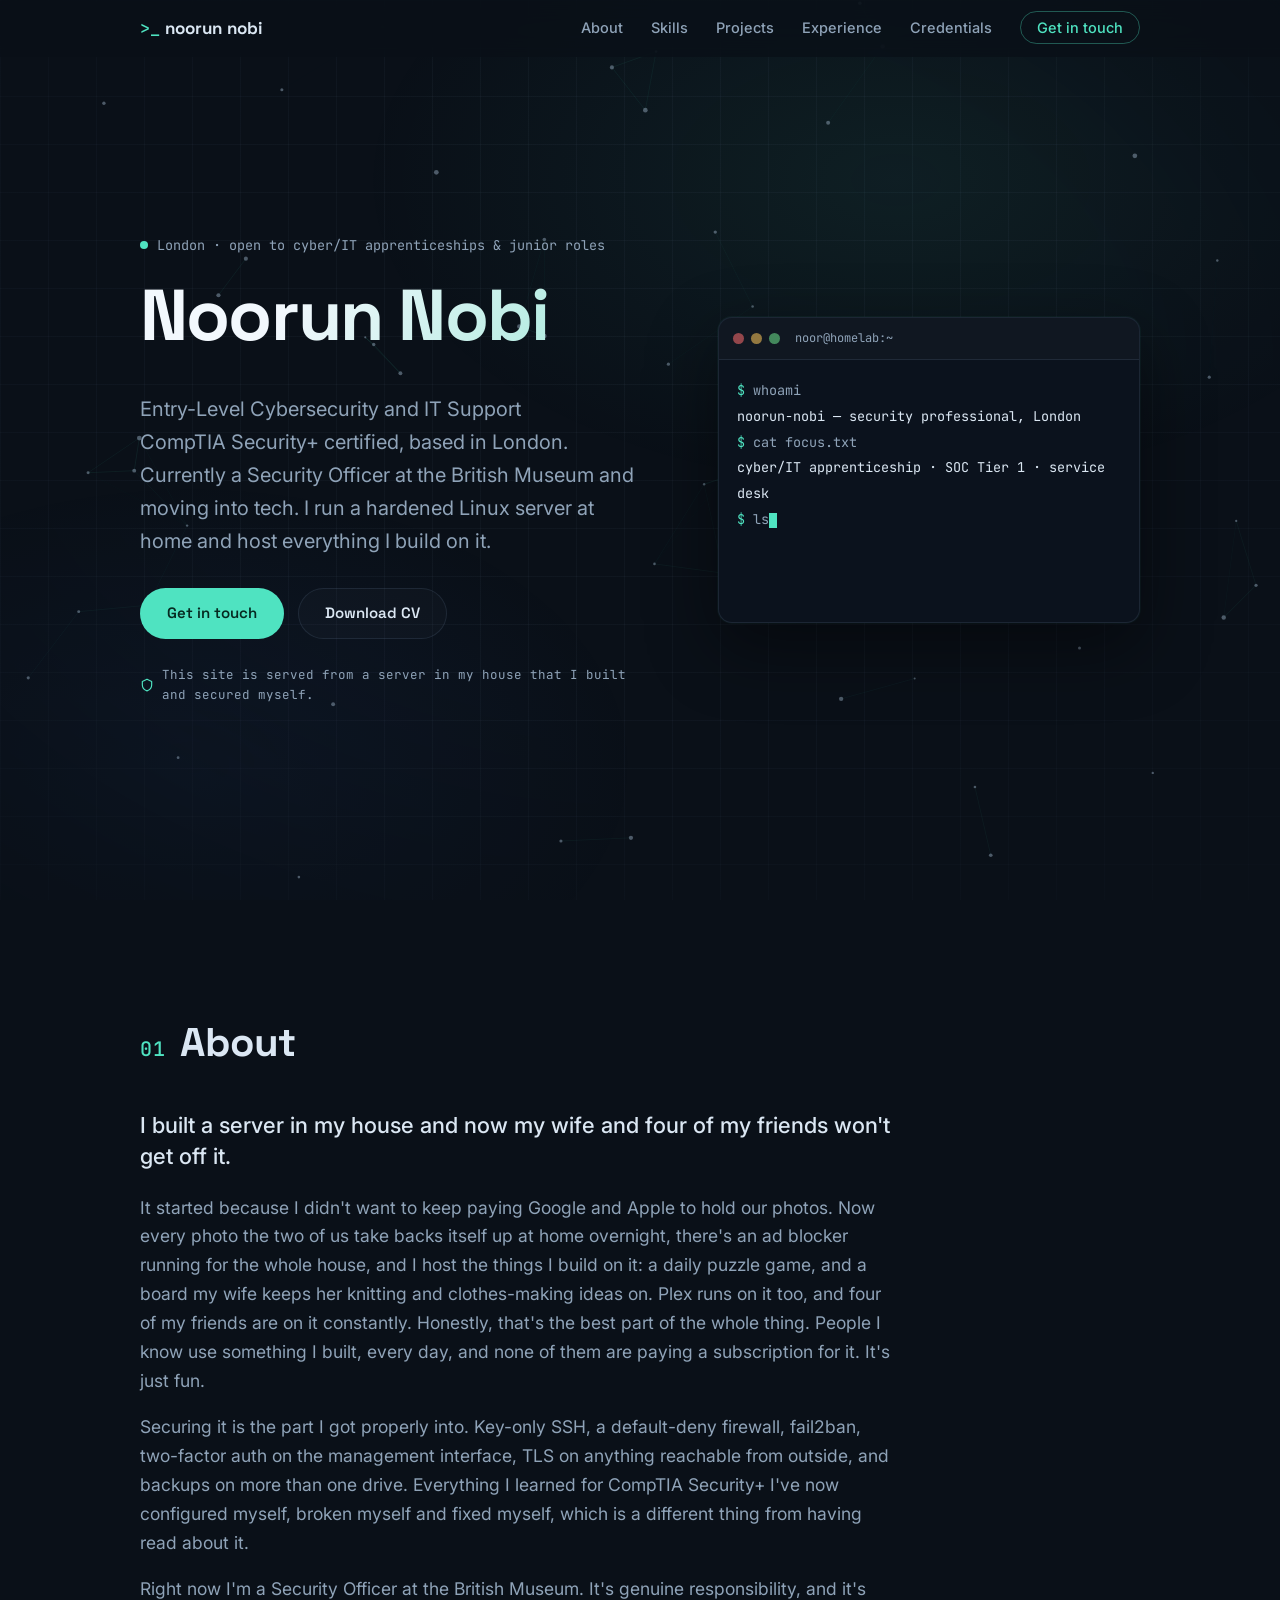
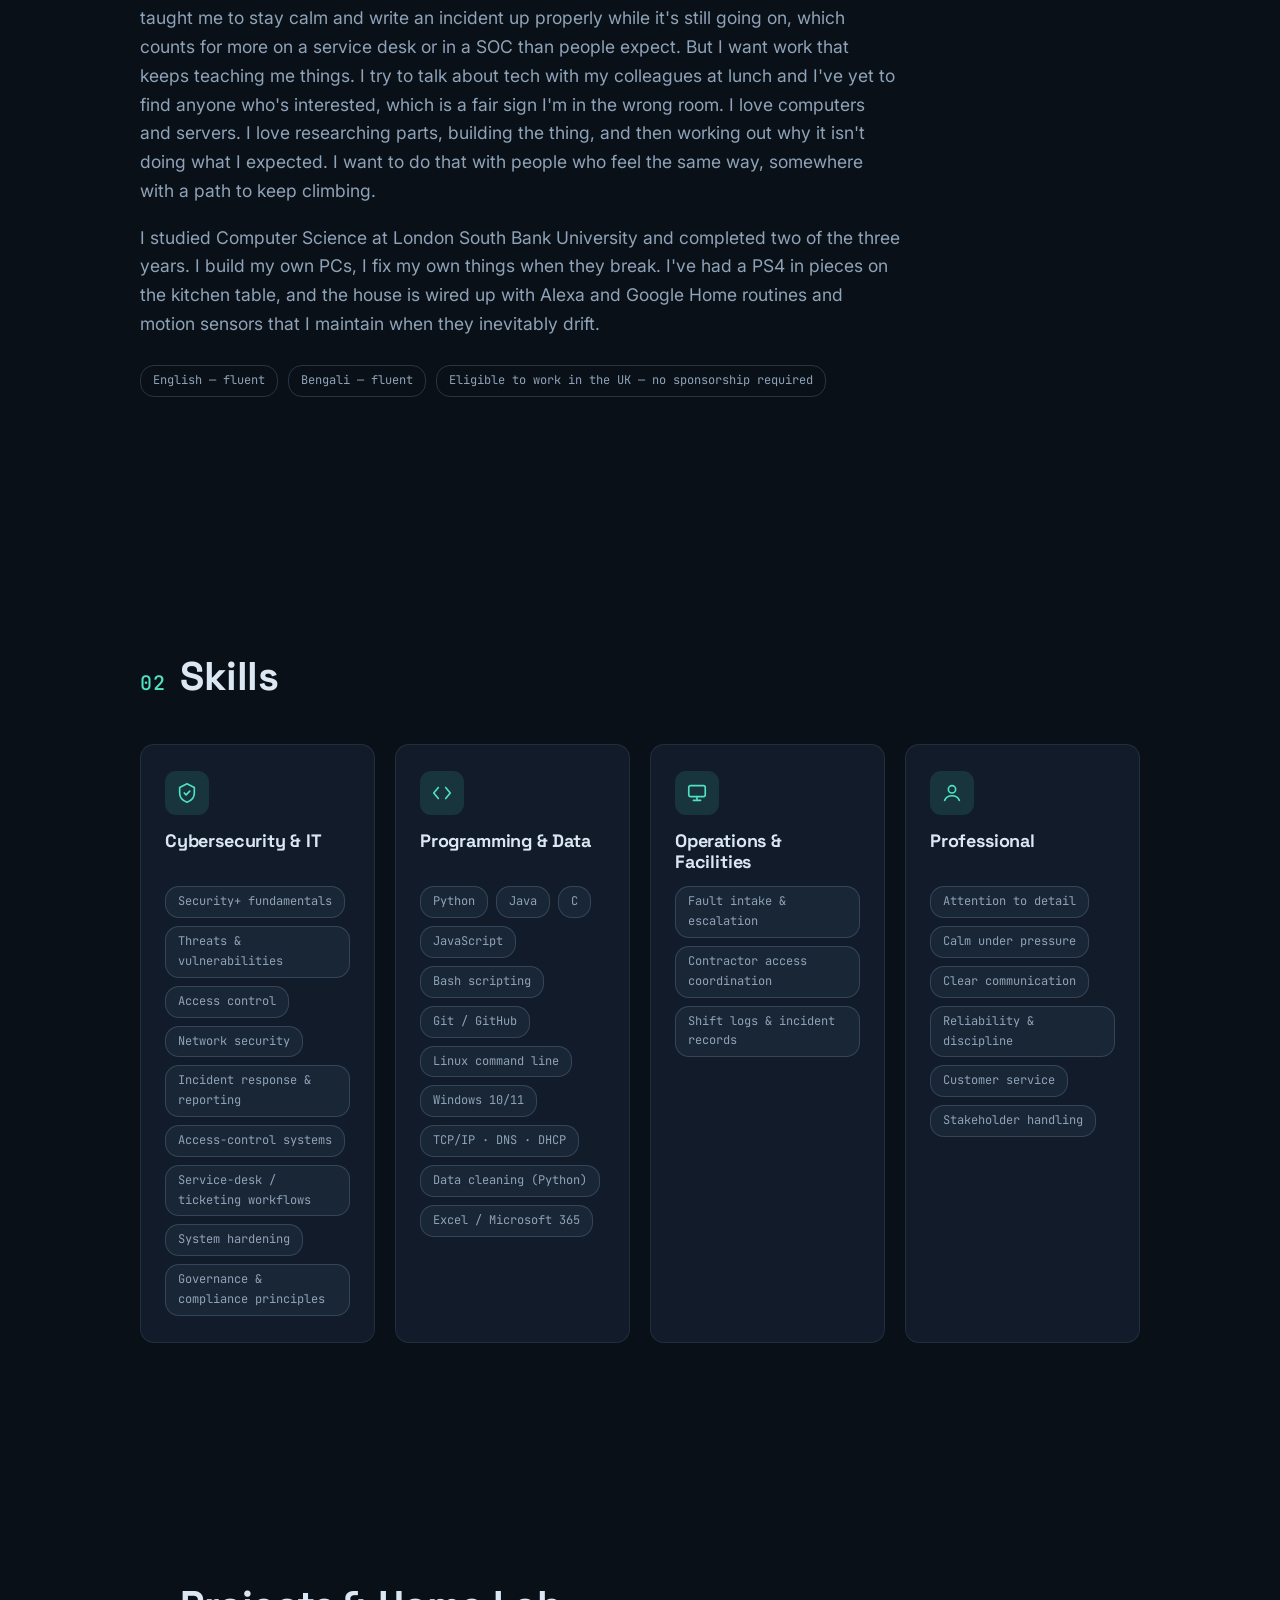
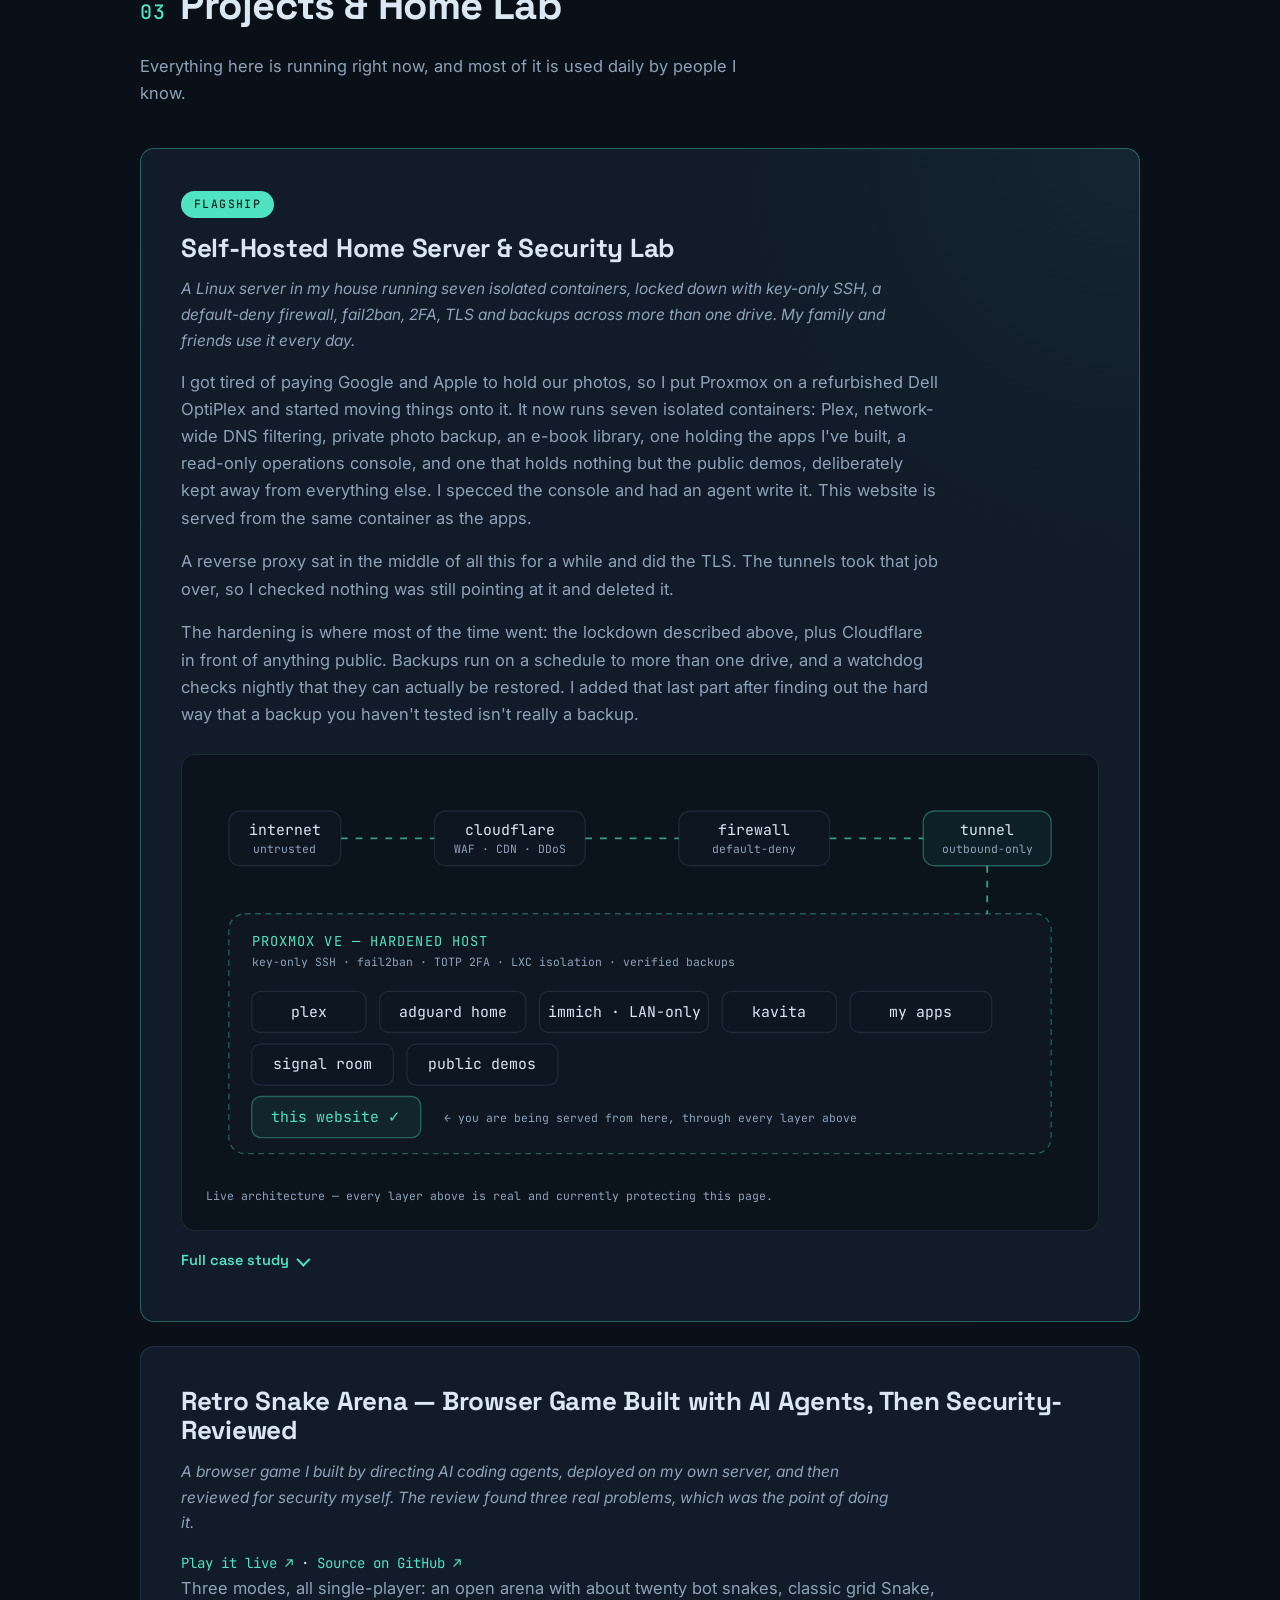
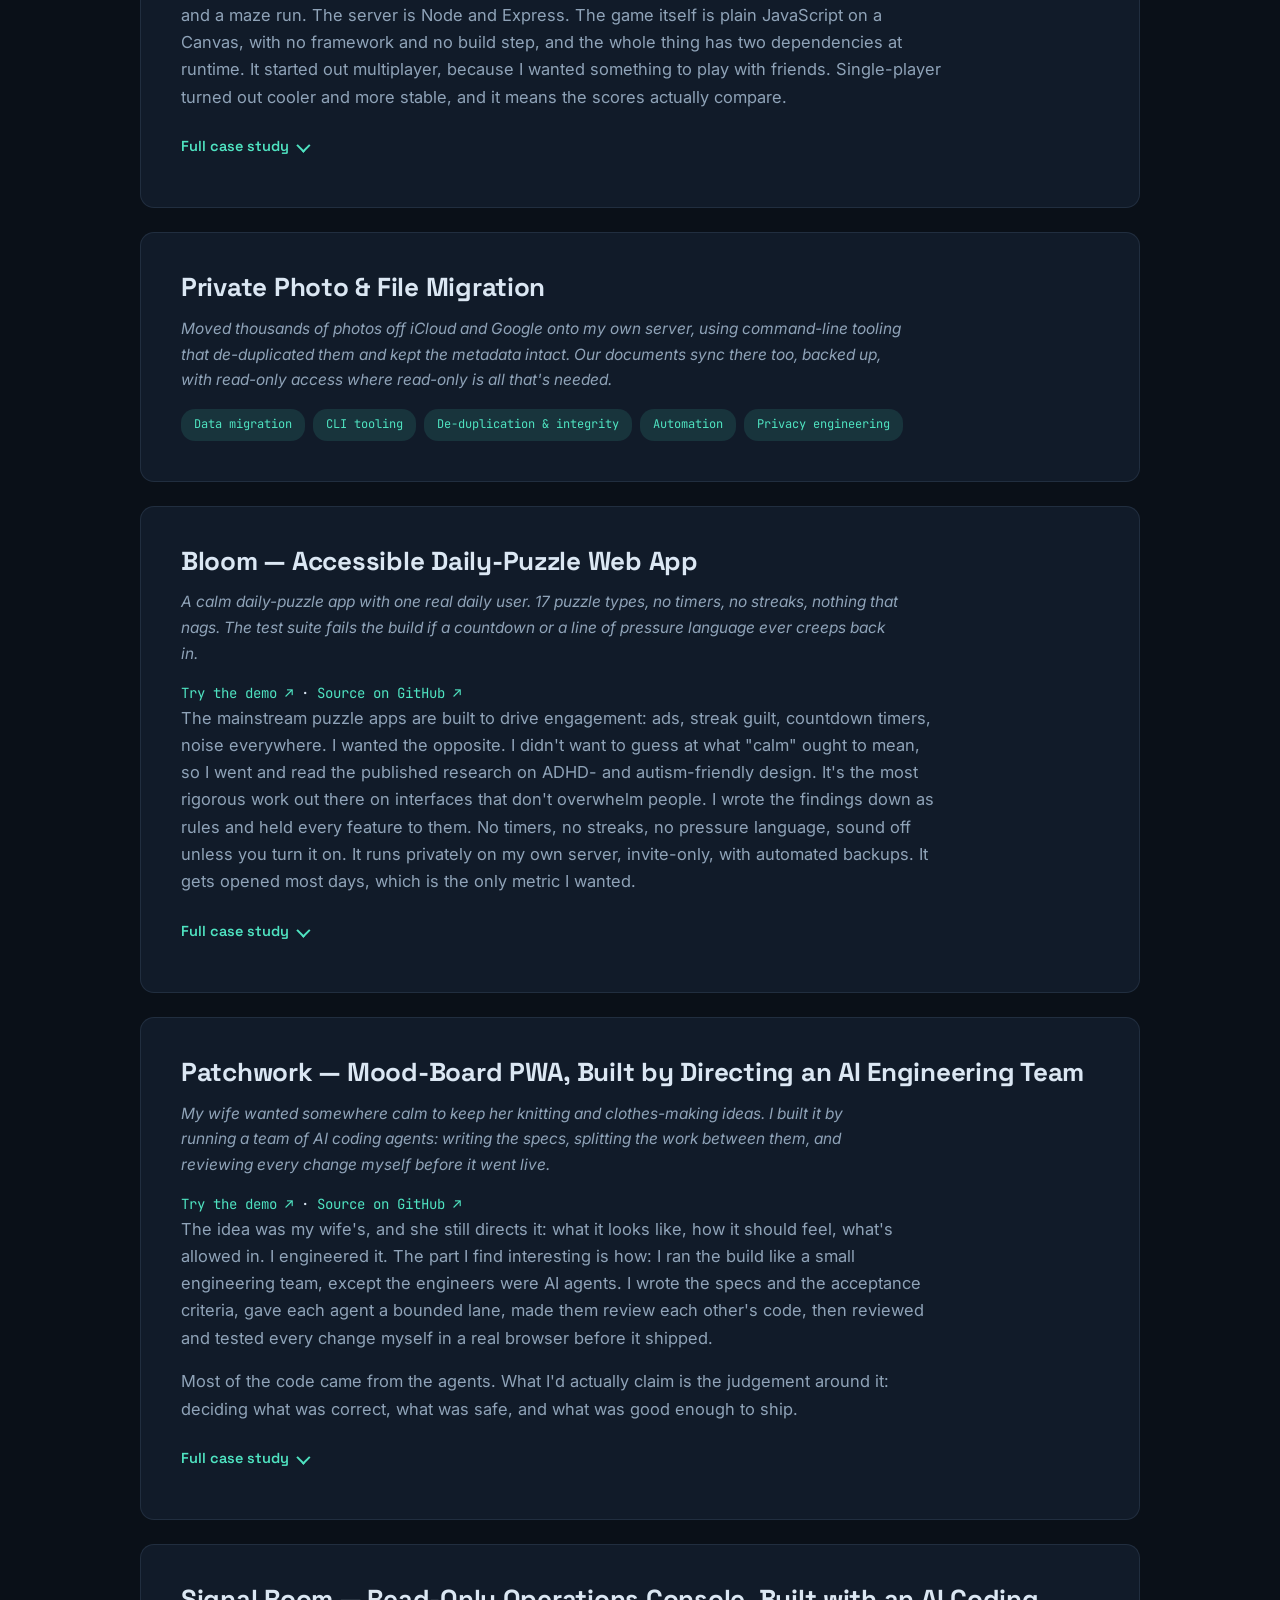
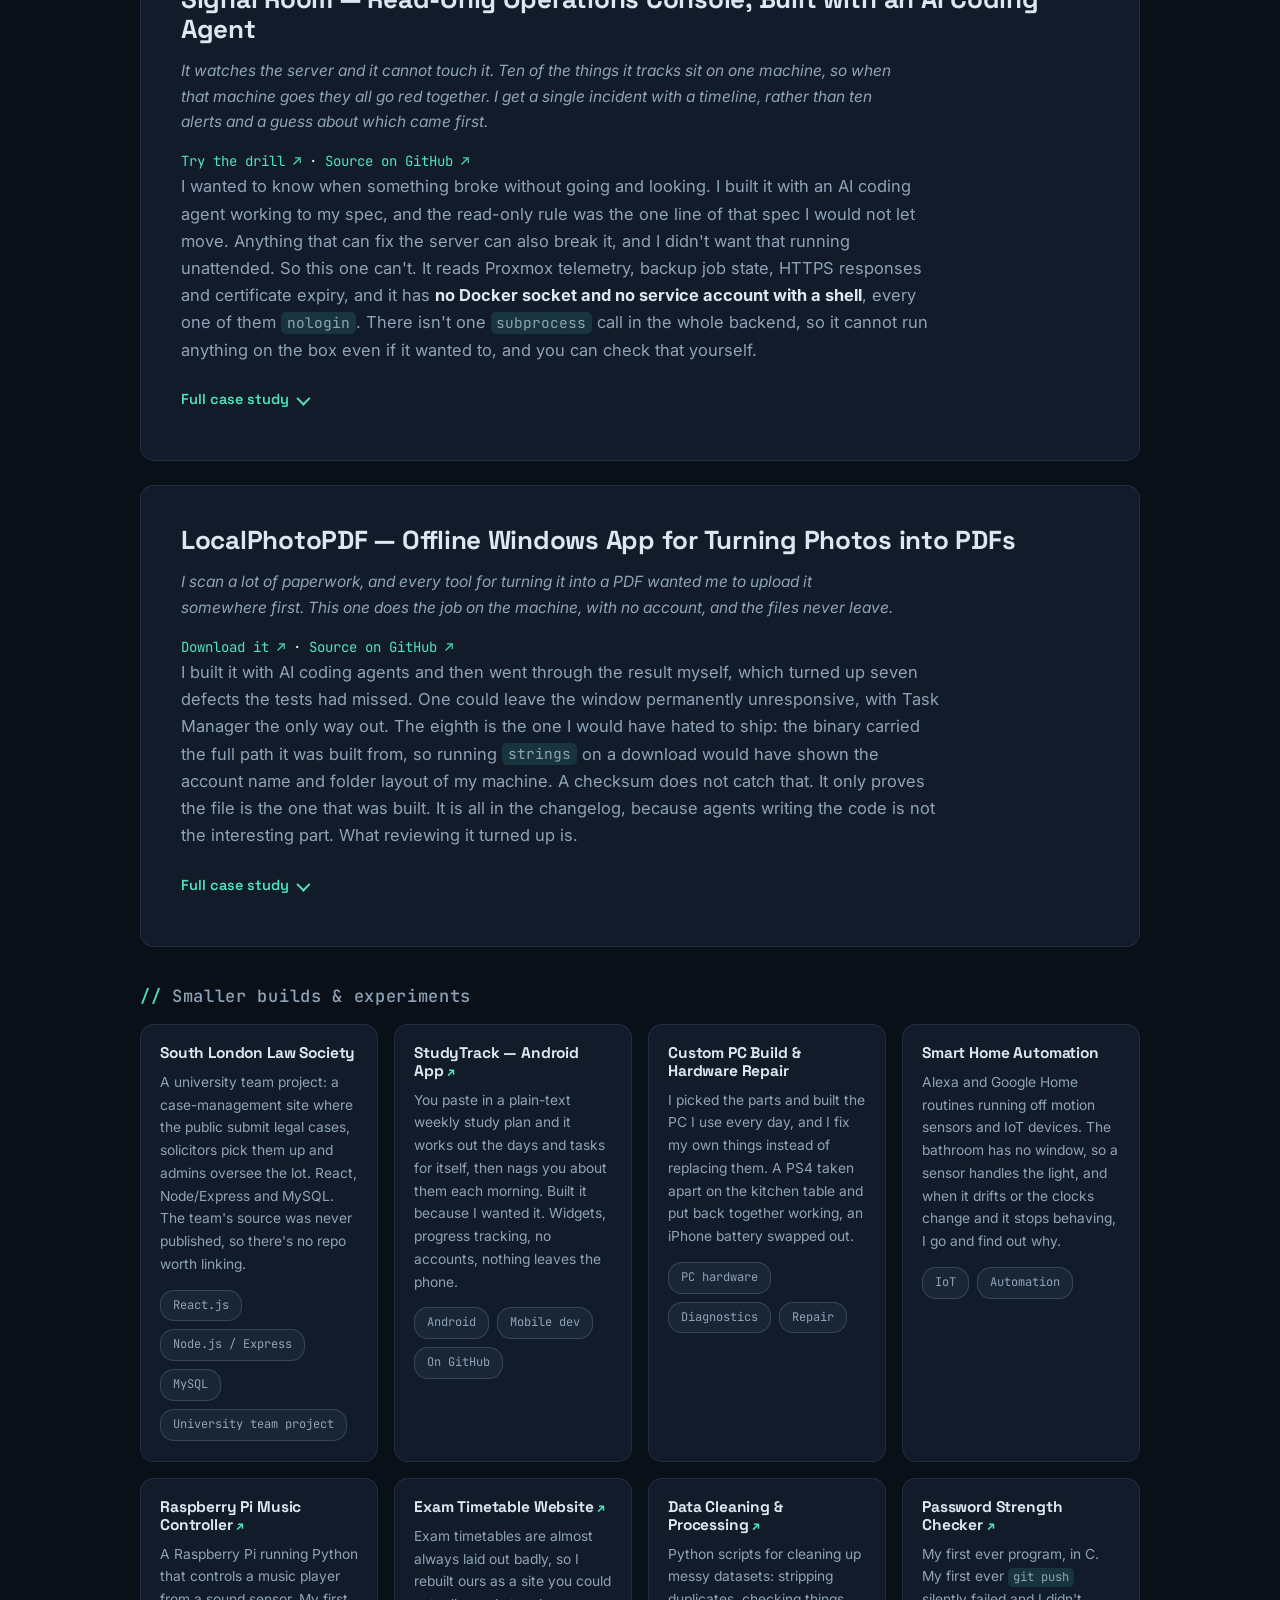
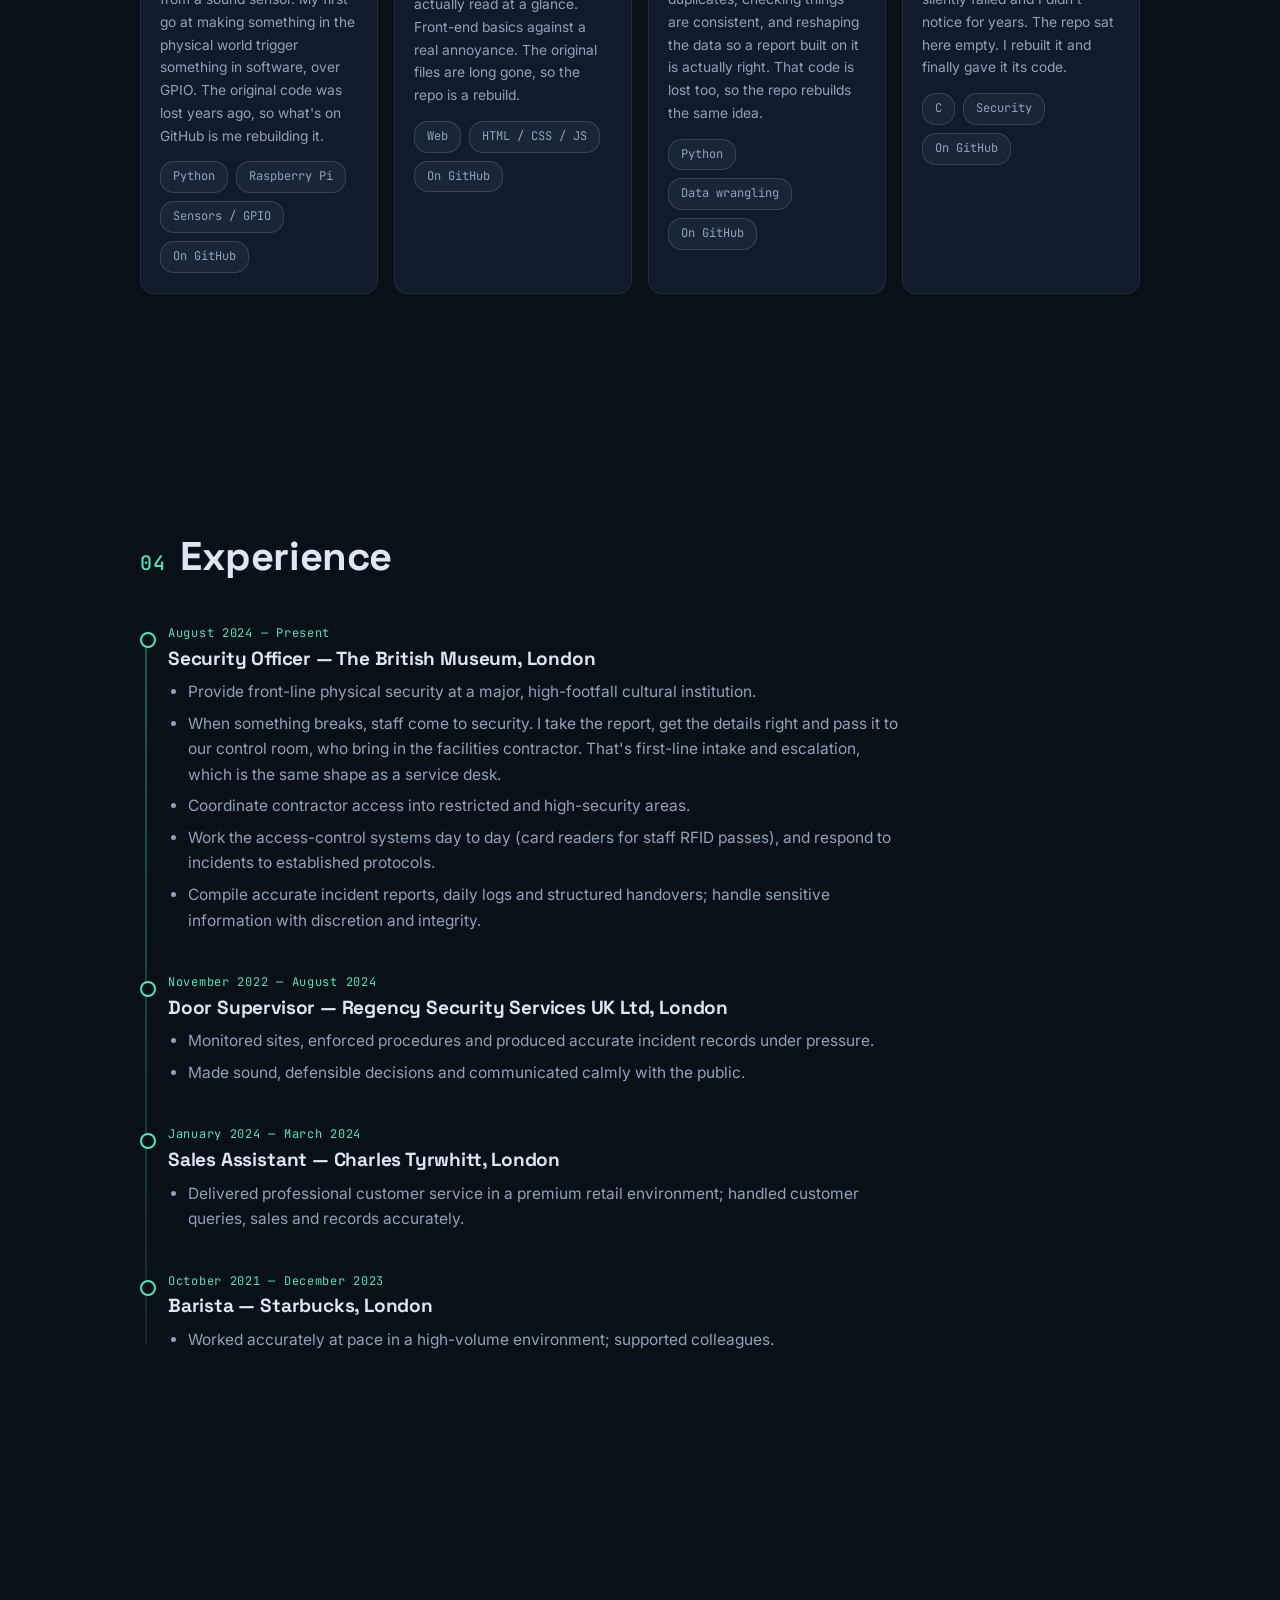
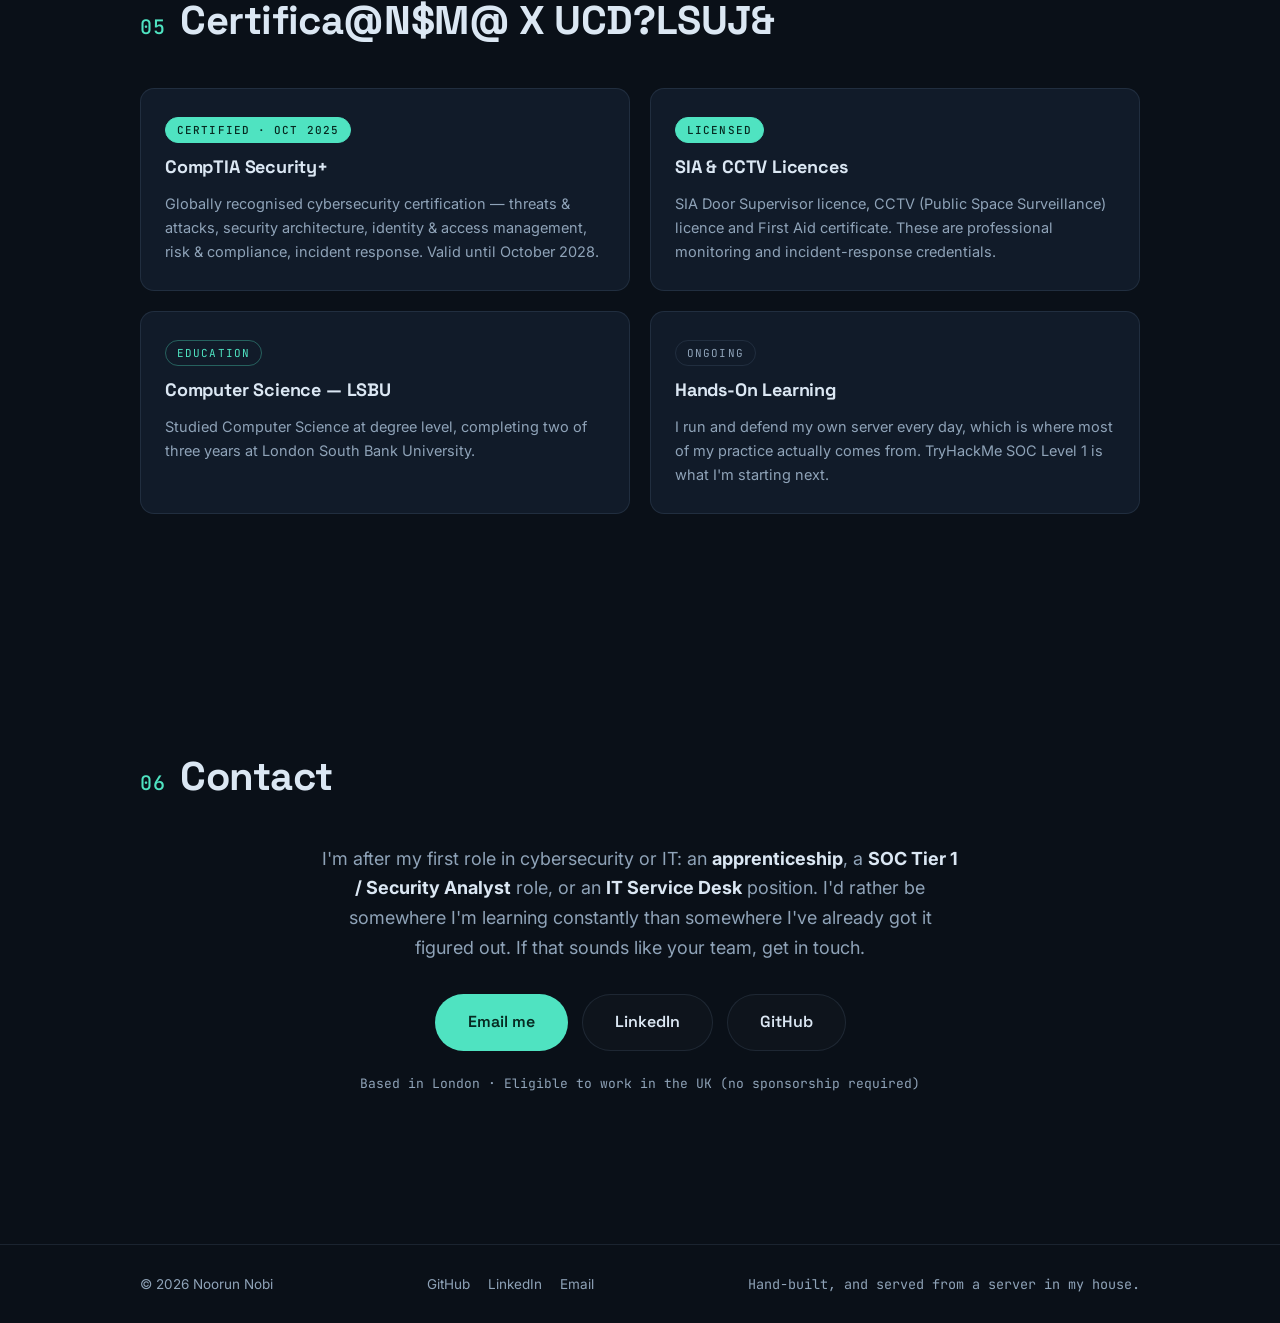
==== site/index.html @ dbf6484b "Add Signal Room and LocalPhotoPDF as full project cards Signal Room had no card at all despite havin" ====
<!DOCTYPE html>
<html lang="en-GB">
<head>
  <meta charset="UTF-8">
  <meta name="viewport" content="width=device-width, initial-scale=1.0">
  <title>Noorun Nobi — Cybersecurity &amp; IT Support | CompTIA Security+</title>
  <meta name="description" content="Noorun Nobi — CompTIA Security+ certified, looking for a first role in cybersecurity, SOC or IT support in London. I run a Proxmox home server that my family and friends use every day, and I host the apps I build on it.">
  <meta name="author" content="Noorun Nobi">
  <link rel="canonical" href="https://noor.noorfamily.uk/">

  <!-- Open Graph (LinkedIn / social sharing) -->
  <meta property="og:type" content="website">
  <meta property="og:title" content="Noorun Nobi — Cybersecurity &amp; IT Support">
  <meta property="og:description" content="CompTIA Security+ · Entry-level Cybersecurity / SOC / IT Support · London. I built a server in my house, secured it, and now my wife and four of my friends are on it constantly.">
  <meta property="og:url" content="https://noor.noorfamily.uk/">
  <meta property="og:image" content="https://noor.noorfamily.uk/assets/og-image.png">
  <meta name="twitter:card" content="summary_large_image">

  <link rel="icon" type="image/svg+xml" href="assets/favicon.svg">

  <!-- Fonts -->
  <link rel="preconnect" href="https://fonts.googleapis.com">
  <link rel="preconnect" href="https://fonts.gstatic.com" crossorigin>
  <link href="https://fonts.googleapis.com/css2?family=Inter:wght@400;500;600&family=JetBrains+Mono:wght@400;500&family=Space+Grotesk:wght@500;600;700&display=swap" rel="stylesheet">

  <link rel="stylesheet" href="styles.css?v=20260813a">

  <!-- Structured data for search engines -->
  <script type="application/ld+json">
  {
    "@context": "https://schema.org",
    "@graph": [
      {
        "@type": "Person",
        "@id": "https://noor.noorfamily.uk/#noorun-nobi",
        "name": "Noorun Nobi",
        "jobTitle": "Entry-Level Cybersecurity & IT Support",
        "description": "Security Officer at the British Museum moving into cybersecurity. CompTIA Security+ certified, with a self-hosted Proxmox server and security lab built, hardened and maintained at home.",
        "address": {
          "@type": "PostalAddress",
          "addressLocality": "London",
          "addressCountry": "GB"
        },
        "knowsLanguage": [
          "English",
          "Bengali"
        ],
        "hasCredential": {
          "@type": "EducationalOccupationalCredential",
          "name": "CompTIA Security+",
          "credentialCategory": "certification",
          "recognizedBy": {
            "@type": "Organization",
            "name": "CompTIA"
          },
          "dateCreated": "2025-10",
          "expires": "2028-10"
        },
        "email": "mailto:nnobi.inbox@hotmail.com",
        "sameAs": [
          "https://www.linkedin.com/in/noorun-nobi-6b76a3217",
          "https://github.com/CourageToChange"
        ],
        "url": "https://noor.noorfamily.uk/",
        "mainEntityOfPage": "https://noor.noorfamily.uk/"
      },
      {
        "@type": "SoftwareApplication",
        "name": "Retro Snake Arena",
        "description": "A browser game built by directing AI coding agents, deployed on a self-hosted server and then security-reviewed by hand. Three single-player modes: an open arena with bot snakes, classic grid Snake, and a maze run.",
        "url": "https://snake.noorfamily.uk/",
        "applicationCategory": "GameApplication",
        "operatingSystem": "Web browser",
        "isAccessibleForFree": true,
        "author": {
          "@id": "https://noor.noorfamily.uk/#noorun-nobi"
        },
        "sameAs": "https://github.com/CourageToChange/retro-snake-arena"
      },
      {
        "@type": "SoftwareApplication",
        "name": "Signal Room",
        "description": "A read-only operations console for a self-hosted server. It reads Proxmox telemetry, backup job state, HTTPS responses and certificate expiry, and it cannot change anything on the machine it watches. Built with an AI coding agent to a fixed read-only spec.",
        "url": "https://signal-demo.noorfamily.uk/",
        "applicationCategory": "DeveloperApplication",
        "operatingSystem": "Web browser",
        "isAccessibleForFree": true,
        "author": {
          "@id": "https://noor.noorfamily.uk/#noorun-nobi"
        },
        "sameAs": "https://github.com/CourageToChange/signal-room"
      },
      {
        "@type": "SoftwareApplication",
        "name": "Bloom",
        "description": "A calm daily-puzzle web app with 17 puzzle types and no timers, streaks or pressure language. The test suite fails the build if a countdown or a line of pressure wording is reintroduced.",
        "url": "https://bloom-demo.noorfamily.uk/",
        "applicationCategory": "GameApplication",
        "operatingSystem": "Web browser",
        "isAccessibleForFree": true,
        "author": {
          "@id": "https://noor.noorfamily.uk/#noorun-nobi"
        },
        "sameAs": "https://github.com/CourageToChange/bloom"
      },
      {
        "@type": "SoftwareApplication",
        "name": "LocalPhotoPDF",
        "description": "An offline Windows desktop app that turns photos and scans into a single PDF on the local machine, with no account and no upload. Every release ships with checksums, build provenance attestation and a software bill of materials.",
        "url": "https://github.com/CourageToChange/LocalPhotoPDF",
        "applicationCategory": "UtilitiesApplication",
        "operatingSystem": "Windows",
        "softwareVersion": "1.0.0",
        "datePublished": "2026-08-15",
        "downloadUrl": "https://github.com/CourageToChange/LocalPhotoPDF/releases/latest",
        "isAccessibleForFree": true,
        "author": {
          "@id": "https://noor.noorfamily.uk/#noorun-nobi"
        },
        "sameAs": "https://github.com/CourageToChange/LocalPhotoPDF"
      },
      {
        "@type": "SoftwareApplication",
        "name": "Patchwork",
        "description": "A mood-board progressive web app with a touch-first infinite canvas for photos, notes and drawing, synced between devices through a self-hosted API. Built by directing a team of AI coding agents.",
        "url": "https://patchwork-demo.noorfamily.uk/",
        "applicationCategory": "DesignApplication",
        "operatingSystem": "Web browser",
        "isAccessibleForFree": true,
        "author": {
          "@id": "https://noor.noorfamily.uk/#noorun-nobi"
        },
        "sameAs": "https://github.com/CourageToChange/patchwork"
      }
    ]
  }
  </script>
</head>
<body>

  <a class="skip-link" href="#about">Skip to content</a>
  <div class="progress" id="progress" aria-hidden="true"></div>

  <!-- ============ NAV ============ -->
  <header class="nav" id="nav">
    <nav class="nav__inner" aria-label="Primary">
      <a class="nav__brand" href="#top">
        <span class="nav__brand-mark" aria-hidden="true">&gt;_</span> noorun&nbsp;nobi
      </a>
      <button class="nav__toggle" id="navToggle" aria-expanded="false" aria-controls="navLinks" aria-label="Toggle menu">
        <span></span><span></span>
      </button>
      <ul class="nav__links" id="navLinks">
        <li><a href="#about">About</a></li>
        <li><a href="#skills">Skills</a></li>
        <li><a href="#projects">Projects</a></li>
        <li><a href="#experience">Experience</a></li>
        <li><a href="#credentials">Credentials</a></li>
        <li><a class="nav__cta" href="#contact">Get in touch</a></li>
      </ul>
    </nav>
  </header>

  <main id="top">

    <!-- ============ HERO ============ -->
    <section class="hero">
      <div class="hero__bg" aria-hidden="true"></div>
      <canvas class="hero__net" id="netCanvas" aria-hidden="true"></canvas>
      <div class="hero__inner container">
        <div class="hero__copy">
          <p class="hero__eyebrow reveal-up" style="--d:0">
            <span class="status-dot" aria-hidden="true"></span> London · open to cyber/IT apprenticeships &amp; junior roles
          </p>
          <h1 class="hero__title reveal-up" style="--d:1">Noorun Nobi</h1>
          <p class="hero__subtitle reveal-up" style="--d:2">
            Entry-Level Cybersecurity and IT Support<br>
            CompTIA Security+ certified, based in London. Currently a Security Officer at the British Museum and moving into tech. I run a hardened Linux server at home and host everything I build on it.
          </p>
          <div class="hero__actions reveal-up" style="--d:3">
            <a class="btn btn--primary" href="#contact">Get in touch</a>
            <a class="btn btn--ghost" href="assets/cv/Noorun-Nobi-CV.pdf?v=20260820" download>Download CV</a>
          </div>
          <p class="hero__hosted reveal-up" style="--d:4">
            <svg width="14" height="14" viewBox="0 0 24 24" fill="none" aria-hidden="true"><path d="M12 2L4 6v6c0 5 3.5 8.5 8 10 4.5-1.5 8-5 8-10V6l-8-4z" stroke="currentColor" stroke-width="2" stroke-linejoin="round"/></svg>
            This site is served from a server in my house that I built and secured myself.
          </p>
        </div>

        <div class="hero__terminal reveal-up" style="--d:3" aria-hidden="true">
          <div class="terminal">
            <div class="terminal__bar">
              <span class="terminal__dot"></span><span class="terminal__dot"></span><span class="terminal__dot"></span>
              <span class="terminal__title">noor@homelab:~</span>
            </div>
            <div class="terminal__body" id="terminalBody"></div>
          </div>
        </div>
      </div>
    </section>

    <!-- ============ ABOUT ============ -->
    <section class="section" id="about">
      <div class="container">
        <h2 class="section__title reveal"><span class="section__num">01</span> About</h2>
        <div class="about reveal">
          <p class="about__lead">
            I built a server in my house and now my wife and four of my friends won't get off it.
          </p>
          <p>
            It started because I didn't want to keep paying Google and Apple to hold our photos.
            Now every photo the two of us take backs itself up at home overnight, there's an ad
            blocker running for the whole house, and I host the things I build on it: a daily puzzle game, and a board my wife keeps her knitting and clothes-making ideas on. Plex runs on it too, and four of my friends are on it constantly. Honestly, that's
            the best part of the whole thing. People I know use something I built, every day, and
            none of them are paying a subscription for it. It's just fun.
          </p>
          <p>
            Securing it is the part I got properly into. Key-only SSH, a default-deny firewall,
            fail2ban, two-factor auth on the management interface, TLS on anything reachable from
            outside, and backups on more than one drive. Everything I learned for CompTIA
            Security+ I've now configured myself, broken myself and fixed myself, which is a
            different thing from having read about it.
          </p>
          <p>
            Right now I'm a Security Officer at the British Museum. It's genuine responsibility,
            and it's taught me to stay calm and write an incident up properly while it's still
            going on, which counts for more on a service desk or in a SOC than people expect.
            But I want work that keeps teaching me things. I try to talk about tech with my
            colleagues at lunch and I've yet to find anyone who's interested, which is a fair
            sign I'm in the wrong room. I love computers and servers. I love researching parts,
            building the thing, and then working out why it isn't doing what I expected. I want
            to do that with people who feel the same way, somewhere with a path to keep climbing.
          </p>
          <p>
            I studied Computer Science at London South Bank University and completed two of the
            three years. I build my own PCs, I fix my own things when they break. I've had a PS4
            in pieces on the kitchen table, and the house is wired up with Alexa and Google&nbsp;Home
            routines and motion sensors that I maintain when they inevitably drift.
          </p>
          <p class="about__langs">
            <span class="pill pill--quiet">English — fluent</span>
            <span class="pill pill--quiet">Bengali — fluent</span>
            <span class="pill pill--quiet">Eligible to work in the UK — no sponsorship required</span>
          </p>
        </div>
      </div>
    </section>

    <!-- ============ SKILLS ============ -->
    <section class="section" id="skills">
      <div class="container">
        <h2 class="section__title reveal"><span class="section__num">02</span> Skills</h2>
        <div class="cards-3 cards-3--skills">
          <article class="card reveal">
            <div class="card__icon" aria-hidden="true">
              <svg width="22" height="22" viewBox="0 0 24 24" fill="none"><path d="M12 2L4 6v6c0 5 3.5 8.5 8 10 4.5-1.5 8-5 8-10V6l-8-4z" stroke="currentColor" stroke-width="1.8" stroke-linejoin="round"/><path d="M9 12l2 2 4-4" stroke="currentColor" stroke-width="1.8" stroke-linecap="round" stroke-linejoin="round"/></svg>
            </div>
            <h3>Cybersecurity &amp; IT</h3>
            <ul class="pills">
              <li class="pill">Security+ fundamentals</li>
              <li class="pill">Threats &amp; vulnerabilities</li>
              <li class="pill">Access control</li>
              <li class="pill">Network security</li>
              <li class="pill">Incident response &amp; reporting</li>
              <li class="pill">Access-control systems</li>
              <li class="pill">Service-desk / ticketing workflows</li>
              <li class="pill">System hardening</li>
              <li class="pill">Governance &amp; compliance principles</li>
            </ul>
          </article>
          <article class="card reveal">
            <div class="card__icon" aria-hidden="true">
              <svg width="22" height="22" viewBox="0 0 24 24" fill="none"><path d="M8 6l-5 6 5 6M16 6l5 6-5 6" stroke="currentColor" stroke-width="1.8" stroke-linecap="round" stroke-linejoin="round"/></svg>
            </div>
            <h3>Programming &amp; Data</h3>
            <ul class="pills">
              <li class="pill">Python</li>
              <li class="pill">Java</li>
              <li class="pill">C</li>
              <li class="pill">JavaScript</li>
              <li class="pill">Bash scripting</li>
              <li class="pill">Git / GitHub</li>
              <li class="pill">Linux command line</li>
              <li class="pill">Windows 10/11</li>
              <li class="pill">TCP/IP · DNS · DHCP</li>
              <li class="pill">Data cleaning (Python)</li>
              <li class="pill">Excel / Microsoft 365</li>
            </ul>
          </article>
          <article class="card reveal">
            <div class="card__icon" aria-hidden="true">
              <svg width="22" height="22" viewBox="0 0 24 24" fill="none"><rect x="3" y="4" width="18" height="12" rx="2" stroke="currentColor" stroke-width="1.8"/><path d="M8 20h8M12 16v4" stroke="currentColor" stroke-width="1.8" stroke-linecap="round"/></svg>
            </div>
            <h3>Operations &amp; Facilities</h3>
            <ul class="pills">
              <li class="pill">Fault intake &amp; escalation</li>
              <li class="pill">Contractor access coordination</li>
              <li class="pill">Shift logs &amp; incident records</li>
            </ul>
          </article>
          <article class="card reveal">
            <div class="card__icon" aria-hidden="true">
              <svg width="22" height="22" viewBox="0 0 24 24" fill="none"><circle cx="12" cy="8" r="4" stroke="currentColor" stroke-width="1.8"/><path d="M4 20c1.5-3.5 4.5-5 8-5s6.5 1.5 8 5" stroke="currentColor" stroke-width="1.8" stroke-linecap="round"/></svg>
            </div>
            <h3>Professional</h3>
            <ul class="pills">
              <li class="pill">Attention to detail</li>
              <li class="pill">Calm under pressure</li>
              <li class="pill">Clear communication</li>
              <li class="pill">Reliability &amp; discipline</li>
              <li class="pill">Customer service</li>
              <li class="pill">Stakeholder handling</li>
            </ul>
          </article>
        </div>
      </div>
    </section>

    <!-- ============ PROJECTS ============ -->
    <section class="section" id="projects">
      <div class="container">
        <h2 class="section__title reveal"><span class="section__num">03</span> Projects &amp; Home Lab</h2>
        <p class="section__lede reveal">
          Everything here is running right now, and most of it is used daily by people I know.
        </p>

        <!-- PROJECT 1 — FLAGSHIP -->
        <article class="project project--flagship reveal">
          <div class="project__head">
            <span class="project__badge">Flagship</span>
            <h3>Self-Hosted Home Server &amp; Security Lab</h3>
            <p class="project__oneliner">
              A Linux server in my house running seven isolated containers, locked down with key-only
              SSH, a default-deny firewall, fail2ban, 2FA, TLS and backups across more than one
              drive. My family and friends use it every day.
            </p>
          </div>
          <div class="project__summary">
            <p>
              I got tired of paying Google and Apple to hold our photos, so I put Proxmox on a
              refurbished Dell OptiPlex and started moving things onto it. It now runs seven isolated
              containers: Plex, network-wide DNS filtering, private photo backup, an e-book library,
              one holding the apps I've built, a read-only operations console, and one that holds
              nothing but the public demos, deliberately kept away from everything else. I specced
              the console and had an agent write it. This website is served from the same container
              as the apps.
            </p>
            <p>
              A reverse proxy sat in the middle of all this for a while and did the TLS. The
              tunnels took that job over, so I checked nothing was still pointing at it and
              deleted it.
            </p>
            <p>
              The hardening is where most of the time went: the lockdown described above, plus
              Cloudflare in front of anything public. Backups run on a schedule to
              more than one drive, and a watchdog checks nightly that they can actually be restored.
              I added that last part after finding out the hard way that a backup you haven't tested
              isn't really a backup.
            </p>
          </div>

          <figure class="diagram reveal" role="img" aria-label="Architecture diagram: internet traffic passes through Cloudflare's WAF and CDN, then a default-deny firewall, then a tunnel that only ever dials out, so no inbound port is open. Behind it, a hardened Proxmox host runs seven isolated containers — Plex, AdGuard Home, Immich, Kavita, one holding the apps I've built, a read-only operations console, and one holding only the public demos — plus this website, served from the same container as the apps.">
            <svg class="dia--wide" viewBox="0 0 760 348" xmlns="http://www.w3.org/2000/svg" aria-hidden="true">
              <!-- flow lines -->
              <path class="dia-flow" d="M118 52 H 200"/>
              <path class="dia-flow" d="M332 52 H 414"/>
              <path class="dia-flow" d="M546 52 H 628"/>
              <path class="dia-flow" d="M684 76 V 118"/>
              <!-- top chain -->
              <g class="dia-node">
                <rect x="20" y="28" width="98" height="48" rx="10"/>
                <text x="69" y="49" text-anchor="middle">internet</text>
                <text x="69" y="65" text-anchor="middle" class="dia-sub">untrusted</text>
              </g>
              <g class="dia-node">
                <rect x="200" y="28" width="132" height="48" rx="10"/>
                <text x="266" y="49" text-anchor="middle">cloudflare</text>
                <text x="266" y="65" text-anchor="middle" class="dia-sub">WAF · CDN · DDoS</text>
              </g>
              <g class="dia-node">
                <rect x="414" y="28" width="132" height="48" rx="10"/>
                <text x="480" y="49" text-anchor="middle">firewall</text>
                <text x="480" y="65" text-anchor="middle" class="dia-sub">default-deny</text>
              </g>
              <g class="dia-node dia-node--accent">
                <rect x="628" y="28" width="112" height="48" rx="10"/>
                <text x="684" y="49" text-anchor="middle">tunnel</text>
                <text x="684" y="65" text-anchor="middle" class="dia-sub">outbound-only</text>
              </g>
              <!-- proxmox host box -->
              <g class="dia-host">
                <rect x="20" y="118" width="720" height="210" rx="14"/>
                <text x="40" y="146" class="dia-host-label">proxmox ve — hardened host</text>
                <text x="40" y="164" class="dia-sub">key-only SSH · fail2ban · TOTP 2FA · LXC isolation · verified backups</text>
              </g>
              <!-- service chips -->
              <g class="dia-chip"><rect x="40" y="186" width="100" height="36" rx="8"/><text x="90" y="208" text-anchor="middle">plex</text></g>
              <g class="dia-chip"><rect x="152" y="186" width="128" height="36" rx="8"/><text x="216" y="208" text-anchor="middle">adguard home</text></g>
              <g class="dia-chip"><rect x="292" y="186" width="148" height="36" rx="8"/><text x="366" y="208" text-anchor="middle">immich · LAN-only</text></g>
              <g class="dia-chip"><rect x="452" y="186" width="100" height="36" rx="8"/><text x="502" y="208" text-anchor="middle">kavita</text></g>
              <g class="dia-chip"><rect x="564" y="186" width="124" height="36" rx="8"/><text x="626" y="208" text-anchor="middle">my apps</text></g>
              <g class="dia-chip"><rect x="40" y="232" width="124" height="36" rx="8"/><text x="102" y="254" text-anchor="middle">signal room</text></g>
              <g class="dia-chip"><rect x="176" y="232" width="132" height="36" rx="8"/><text x="242" y="254" text-anchor="middle">public demos</text></g>
              <g class="dia-chip dia-chip--accent"><rect x="40" y="278" width="148" height="36" rx="8"/><text x="114" y="300" text-anchor="middle">this website ✓</text></g>
              <text x="208" y="300" class="dia-sub">← you are being served from here, through every layer above</text>
            </svg>

            <!-- Phone variant: same content, stacked. The wide diagram is 760 units across, so
                 scaling it into a ~330px phone screen shrinks it to 0.43x and renders the 13px
                 labels at about 5.6px — unreadable. This one is 320 units across, so it lands
                 near 1:1 and the type stays at its real size. Swapped by CSS at 620px. -->
            <svg class="dia--narrow" viewBox="0 0 320 568" xmlns="http://www.w3.org/2000/svg" aria-hidden="true">
              <!-- flow lines -->
              <path class="dia-flow" d="M160 50 V 66"/>
              <path class="dia-flow" d="M160 110 V 126"/>
              <path class="dia-flow" d="M160 170 V 186"/>
              <path class="dia-flow" d="M160 230 V 246"/>
              <!-- chain, top to bottom -->
              <g class="dia-node">
                <rect x="60" y="6" width="200" height="44" rx="10"/>
                <text x="160" y="26" text-anchor="middle">internet</text>
                <text x="160" y="41" text-anchor="middle" class="dia-sub">untrusted</text>
              </g>
              <g class="dia-node">
                <rect x="60" y="66" width="200" height="44" rx="10"/>
                <text x="160" y="86" text-anchor="middle">cloudflare</text>
                <text x="160" y="101" text-anchor="middle" class="dia-sub">WAF · CDN · DDoS</text>
              </g>
              <g class="dia-node">
                <rect x="60" y="126" width="200" height="44" rx="10"/>
                <text x="160" y="146" text-anchor="middle">firewall</text>
                <text x="160" y="161" text-anchor="middle" class="dia-sub">default-deny</text>
              </g>
              <g class="dia-node dia-node--accent">
                <rect x="60" y="186" width="200" height="44" rx="10"/>
                <text x="160" y="206" text-anchor="middle">tunnel</text>
                <text x="160" y="221" text-anchor="middle" class="dia-sub">outbound-only</text>
              </g>
              <!-- proxmox host box -->
              <g class="dia-host">
                <rect x="8" y="246" width="304" height="312" rx="14"/>
                <text x="22" y="270" class="dia-host-label">proxmox ve — hardened host</text>
                <text x="22" y="288" class="dia-sub">key-only SSH · fail2ban · TOTP 2FA</text>
                <text x="22" y="303" class="dia-sub">LXC isolation · verified backups</text>
              </g>
              <!-- service chips, two columns -->
              <g class="dia-chip"><rect x="20" y="316" width="132" height="34" rx="8"/><text x="86" y="338" text-anchor="middle">plex</text></g>
              <g class="dia-chip"><rect x="168" y="316" width="132" height="34" rx="8"/><text x="234" y="338" text-anchor="middle">adguard home</text></g>
              <g class="dia-chip"><rect x="20" y="358" width="280" height="34" rx="8"/><text x="160" y="380" text-anchor="middle">immich · LAN-only</text></g>
              <g class="dia-chip"><rect x="20" y="400" width="132" height="34" rx="8"/><text x="86" y="422" text-anchor="middle">kavita</text></g>
              <g class="dia-chip"><rect x="168" y="400" width="132" height="34" rx="8"/><text x="234" y="422" text-anchor="middle">my apps</text></g>
              <g class="dia-chip"><rect x="20" y="442" width="132" height="34" rx="8"/><text x="86" y="464" text-anchor="middle">signal room</text></g>
              <g class="dia-chip"><rect x="168" y="442" width="132" height="34" rx="8"/><text x="234" y="464" text-anchor="middle">public demos</text></g>
              <g class="dia-chip dia-chip--accent"><rect x="20" y="484" width="280" height="34" rx="8"/><text x="160" y="506" text-anchor="middle">this website ✓</text></g>
              <text x="20" y="532" class="dia-sub">↑ you are being served from here,</text>
              <text x="20" y="547" class="dia-sub">through every layer above</text>
            </svg>
            <figcaption class="dia-caption">Live architecture — every layer above is real and currently protecting this page.</figcaption>
          </figure>

          <details class="project__details">
            <summary><span>Full case study</span></summary>
            <div class="project__case">
              <div class="case-block">
                <h4>Why I built it</h4>
                <p>To stop renting our own photos and files back from cloud companies, and to have
                somewhere real to learn on. Reading about hardening is not the same as running
                something that other people depend on and that is reachable from the internet.</p>
              </div>
              <div class="case-block">
                <h4>What I built</h4>
                <ul>
                  <li><strong>Platform:</strong> Proxmox VE (enterprise type-1 hypervisor) on a Dell OptiPlex: Intel i5-9500, 16&nbsp;GB RAM, multi-disk storage.</li>
                  <li><strong>Architecture:</strong> 7 unprivileged LXC containers, each service isolated to contain the blast radius of any compromise, plus the hardened host.</li>
                  <li><strong>Services:</strong> Plex (hardware-transcoded media streaming), AdGuard Home (network-wide DNS filtering of ads/trackers/malware), Immich (private photo backup, reachable only on the home network), Kavita (e-book library), and Signal Room (a read-only operations console that watches the rest, which has its own case study further down this page), plus the apps I've built and host myself.</li>
                </ul>
              </div>
              <div class="case-block">
                <h4>Security hardening</h4>
                <ul>
                  <li><strong>Access control:</strong> key-only SSH (passwords disabled), hardened <code>sshd</code>, TOTP 2FA on the management interface, least-privilege read-only API tokens.</li>
                  <li><strong>Network:</strong> default-DROP host firewall, services restricted to the LAN subnet, segmentation via isolated containers, unnecessary services disabled. No inbound ports at all. Anything public is reached through outbound-only Cloudflare Tunnels, so there is nothing on the router to forward or to find.</li>
                  <li><strong>Intrusion prevention:</strong> fail2ban auto-bans brute-force attempts, and I review the logs.</li>
                  <li><strong>Perimeter:</strong> Cloudflare sits in front and hides the home IP, and its DDoS protection is always on. TLS is terminated there, so the origin has no certificate to renew and no port open to present one on. The tunnel only ever dials out. The demo containers do their own connection limiting at the origin.</li>
                  <li><strong>Data &amp; endpoint:</strong> BitLocker full-disk encryption on the workstation I administer the server from, and credentials kept out of scripts and configs.</li>
                  <li><strong>Operations:</strong> regular patching cadence and security audits of the host and every container. I also take things out when they don't earn their place. I ran an *arr media-automation stack for a while, couldn't get it behaving reliably, and took it out instead of leaving a half-working service running and exposed.</li>
                </ul>
              </div>
              <div class="case-block">
                <h4>Data protection &amp; recovery</h4>
                <ul>
                  <li><strong>Backups:</strong> automated weekly full-system backups to a dedicated SSD, photo libraries mirrored to a separate drive, six-hourly snapshots of the apps I host, and a nightly watchdog that checks each one is genuinely restorable, not just present.</li>
                  <li><strong>Documents are a real 3-2-1:</strong> the originals live in Google Drive, which is my off-site copy; they're mirrored nightly onto the server, and copied again onto a second physical drive. That second copy is deliberately made without <code>--delete</code>, so a file deleted in Google Drive doesn't disappear from the backup with it.</li>
                  <li><strong>Photos and artwork are covered off-site too:</strong> our phones back up to Amazon Photos independently of the server, and my wife's artwork is mirrored to cloud storage as well as living on the server as a read-only archive.</li>
                  <li><strong>The media library is deliberately not backed up.</strong> It's the largest thing on the server and the only part I could reacquire, so backing it up would cost more than it's worth. What I <em>do</em> keep off-site is an index of everything in it, so if a drive dies or the house burns down, I rebuild the server and work back from the list instead of trying to remember what was there.</li>
                  <li><strong>Reliability:</strong> SMART disk-health monitoring via <code>smartd</code>, UUID-based mounts, and cron-driven scripted automation.</li>
                </ul>
              </div>
              <div class="case-block">
                <h4>The backup that wasn't</h4>
                <p>
                  One evening a backup drive wasn't showing up. I assumed it had died. It turned out to be a loose connection. But rather than plug it back in and move on, I went
                  and checked whether the backups on it were any good. A month of one app's
                  snapshots were zero bytes. The cron job had been writing empty files and
                  reporting success the entire time, and nothing had ever told me. A copy on a
                  second drive covered most of it; one app's history was gone for good.
                </p>
                <p>
                  So I rewrote both backup scripts to verify a snapshot before publishing it and to
                  refuse to run at all if the target isn't mounted, then added a watchdog that
                  checks every night that each backup is genuinely restorable. Then I broke it on
                  purpose to make sure the watchdog actually complained. Reading the other scheduled
                  jobs afterwards turned up a worse version of the same bug: two of them were
                  mirrors that would have copied "empty" over the only other copy of our family
                  photos if their source ever went missing. Both now check both ends before they
                  run.
                </p>
                <p class="quiet">
                  The lesson I actually took from it: a backup you have never restored from is a
                  guess, and monitoring that only reports success is not monitoring.
                </p>
              </div>
              <ul class="pills pills--tags">
                <li class="pill">Linux administration</li><li class="pill">System hardening</li>
                <li class="pill">Network security &amp; firewalls</li><li class="pill">Virtualisation / containers</li>
                <li class="pill">Intrusion prevention</li><li class="pill">TLS / PKI</li>
                <li class="pill">DNS filtering</li><li class="pill">Reverse proxy</li>
                <li class="pill">2FA / access control</li><li class="pill">Backup &amp; recovery</li>
                <li class="pill">Defence-in-depth</li><li class="pill">Bash &amp; automation</li>
                <li class="pill">Log review</li>
              </ul>
            </div>
          </details>
        </article>

        <!-- PROJECT 2 -->
        <article class="project reveal">
          <div class="project__head">
            <h3>Retro Snake Arena — Browser Game Built with AI Agents, Then Security-Reviewed</h3>
            <p class="project__oneliner">
              A browser game I built by directing AI coding agents, deployed on my own server, and
              then reviewed for security myself. The review found three real problems, which was the
              point of doing it.
            </p>
            <p class="project__links"><a href="https://snake.noorfamily.uk/" target="_blank" rel="noopener">Play it live <span aria-hidden="true">↗</span></a> · <a href="https://github.com/CourageToChange/retro-snake-arena" target="_blank" rel="noopener">Source on GitHub <span aria-hidden="true">↗</span></a></p>
          </div>
          <div class="project__summary">
            <p>
              Three modes, all single-player: an open arena with about twenty bot snakes,
              classic grid Snake, and a maze run. The server is Node and Express. The game itself is
              plain JavaScript on a Canvas, with no framework and no build step, and the whole thing
              has two dependencies at runtime. It started out multiplayer, because I wanted
              something to play with friends. Single-player turned out cooler and more stable, and
              it means the scores actually compare.
            </p>
          </div>
          <details class="project__details">
            <summary><span>Full case study</span></summary>
            <div class="project__case">
              <div class="case-block">
                <h4>Security engineering</h4>
                <ul>
                  <li><strong>Sign-in:</strong> Google only. There are no passwords in the app at all, and if it ever finds an old email or password column in the users table it rebuilds the table without them. Session tokens are stored only as SHA-256 hashes, in HttpOnly SameSite cookies.</li>
                  <li><strong>Web-vuln defences:</strong> parameterised SQL (injection prevention), input sanitisation and XSS output-escaping, allowlists for user input, and rate-limiting on authentication and actions.</li>
                  <li><strong>Security review:</strong> I went through the codebase looking for what I'd learned to look for, and found three things worth fixing: a score endpoint anyone could call without logging in, a WebSocket with no cap on payload size, so one client could exhaust the server, and a rate limit that counted Cloudflare's IP instead of the visitor's, which meant it wasn't limiting anyone. I wrote them up in priority order and fixed them. Signed-out players can still submit a run, they just don't land on the board. The WebSocket one stopped mattering later, when I took multiplayer out.</li>
                  <li><strong>Scoring, honestly:</strong> the browser reports the score, so I don't pretend the boards are verified. Each run gets a signed, single-use token, and the server throws a score away unless it arrives with a valid unused token and is possible under the game's own rules.</li>
                </ul>
              </div>
              <div class="case-block">
                <h4>Extras</h4>
                <ul>
                  <li>Automated smoke and browser tests, and it installs to a phone's home screen like an app.</li>
                  <li>Version-controlled on GitHub with incremental, documented commits.</li>
                </ul>
              </div>
              <ul class="pills pills--tags">
                <li class="pill">Full-stack web development</li><li class="pill">Secure coding (OWASP-aligned)</li>
                <li class="pill">Security code review</li><li class="pill">Vulnerability assessment</li>
                <li class="pill">Git / GitHub</li><li class="pill">Threat modelling</li>
              </ul>
            </div>
          </details>
        </article>

        <!-- PROJECT 3 -->
        <article class="project project--small reveal">
          <div class="project__head">
            <h3>Private Photo &amp; File Migration</h3>
            <p class="project__oneliner">
              Moved thousands of photos off iCloud and Google onto my own server, using command-line
              tooling that de-duplicated them and kept the metadata intact. Our documents sync there
              too, backed up, with read-only access where read-only is all that's needed.
            </p>
          </div>
          <ul class="pills pills--tags">
            <li class="pill">Data migration</li><li class="pill">CLI tooling</li>
            <li class="pill">De-duplication &amp; integrity</li><li class="pill">Automation</li>
            <li class="pill">Privacy engineering</li>
          </ul>
        </article>

        <!-- PROJECT 4 -->
        <article class="project reveal">
          <div class="project__head">
            <h3>Bloom — Accessible Daily-Puzzle Web App</h3>
            <p class="project__oneliner">
              A calm daily-puzzle app with one real daily user. 17 puzzle types, no timers, no streaks,
              nothing that nags. The test suite fails the build if a countdown or a line of pressure
              language ever creeps back in.
            </p>
            <p class="project__links"><a href="https://bloom-demo.noorfamily.uk/" target="_blank" rel="noopener">Try the demo <span aria-hidden="true">↗</span></a> · <a href="https://github.com/CourageToChange/bloom" target="_blank" rel="noopener">Source on GitHub <span aria-hidden="true">↗</span></a></p>
          </div>
          <div class="project__summary">
            <p>
              The mainstream puzzle apps are built to drive engagement: ads, streak guilt, countdown
              timers, noise everywhere. I wanted the opposite. I didn't want to guess at what "calm" ought to mean, so I went and
              read the published research on ADHD- and autism-friendly design. It's the most
              rigorous work out there on interfaces that don't overwhelm people. I wrote the
              findings down as rules and held every feature to them. No timers, no streaks, no pressure language,
              sound off unless you turn it on. It runs privately on my own server, invite-only,
              with automated backups. It gets opened most days, which is the only metric I wanted.
            </p>
          </div>
          <details class="project__details">
            <summary><span>Full case study</span></summary>
            <div class="project__case">
              <div class="case-block">
                <h4>The brief</h4>
                <p>
                  Something someone would happily open every day, with nothing in it designed to make
                  anyone feel bad for missing a day. That's a harder brief than it
                  sounds, because almost every convention in the genre exists to drive engagement.
                  I worked from the research on how those interfaces land rather
                  than trusting my instincts, and turned that into rules I couldn't talk myself out of.
                </p>
              </div>
              <div class="case-block">
                <h4>What I built</h4>
                <ul>
                  <li><strong>17 puzzle families</strong> (word search, picross, mini-sudoku, anagrams, memory pairs and more), all generated client-side, with the generators run against <strong>2,100 seeds apiece</strong> to prove they stay solvable and don't repeat themselves.</li>
                  <li><strong>Accessibility with tests behind it:</strong> 44&nbsp;px minimum touch targets, visible focus everywhere, high-contrast, larger-text, reduced-motion and dark modes, and sensory feedback that only happens if you ask for it. All of it enforced by automated tests, so I can't quietly regress it later.</li>
                  <li><strong>A "calm audit" before each release:</strong> a check that no countdown mechanic has crept into the codebase, and that no pressure words have crept into the copy.</li>
                  <li><strong>No client-side framework and no trackers</strong>. The puzzles are plain JavaScript, generated in the browser. The server has two runtime dependencies: Express, and a JWT library it uses to check the tokens from the access proxy in front of it. Sign-in goes through Google, so I never hold anyone's password. Installable and works offline. The whole test suite has to pass before anything ships.</li>
                  <li><strong>Private by design:</strong> runs on the home server above with the same security-first pattern as the flagship, plus identity-based invite-only access. Only invited accounts can reach the real one. The demo above is a separate copy with no accounts at all: the server refuses every write, and it runs its own puzzle seed, so it isn't showing anyone's day.</li>
                </ul>
              </div>
              <ul class="pills pills--tags">
                <li class="pill">Accessibility engineering</li><li class="pill">Evidence-based UX</li>
                <li class="pill">Progressive Web App</li><li class="pill">Automated testing</li>
                <li class="pill">Secure self-hosting</li><li class="pill">Docker hardening</li>
              </ul>
            </div>
          </details>
        </article>

        <!-- PROJECT 5 -->
        <article class="project reveal">
          <div class="project__head">
            <h3>Patchwork — Mood-Board PWA, Built by Directing an AI Engineering Team</h3>
            <p class="project__oneliner">
              My wife wanted somewhere calm to keep her knitting and clothes-making ideas. I built
              it by running a team of AI coding agents: writing the specs, splitting the work
              between them, and reviewing every change myself before it went live.
            </p>
            <p class="project__links"><a href="https://patchwork-demo.noorfamily.uk/" target="_blank" rel="noopener">Try the demo <span aria-hidden="true">↗</span></a> · <a href="https://github.com/CourageToChange/patchwork" target="_blank" rel="noopener">Source on GitHub <span aria-hidden="true">↗</span></a></p>
          </div>
          <div class="project__summary">
            <p>
              The idea was my wife's, and she still directs it: what it looks like, how it should
              feel, what's allowed in. I engineered it. The part I find interesting is how: I ran
              the build like a small engineering team, except the engineers were AI agents. I wrote
              the specs and the acceptance criteria, gave each agent a bounded lane, made them
              review each other's code, then reviewed and tested every change myself in a real
              browser before it shipped.
            </p>
            <p>
              Most of the code came from the agents. What I'd actually claim is the judgement
              around it: deciding what was correct, what was safe, and what was good enough to
              ship.
            </p>
          </div>
          <details class="project__details">
            <summary><span>Full case study</span></summary>
            <div class="project__case">
              <div class="case-block">
                <h4>The orchestration discipline</h4>
                <ul>
                  <li><strong>Specs before code.</strong> Every feature got written down with acceptance criteria before an agent touched it. Vague instructions were far and away the biggest cause of wasted work, so I stopped allowing them.</li>
                  <li><strong>One agent's code reviewed by a different agent, then by me.</strong> I threw out reviews when the reasoning didn't hold up, including overruling an agent that insisted on blocking a change. I tested it myself and it was fine.</li>
                  <li><strong>A passing build was never enough.</strong> Every change got exercised in a real browser against a production build before it shipped. That caught things the type checker and the unit tests were happy with, including a race condition that would have quietly broken a feature forever.</li>
                  <li><strong>I kept the parts that carry risk.</strong> Privacy, security, deployment and the final call on whether something was good never went to an agent.</li>
                </ul>
              </div>
              <div class="case-block">
                <h4>What shipped</h4>
                <ul>
                  <li>A touch-first infinite canvas (React, TypeScript, tldraw) with photos, notes, drawing, stickers and board export, synced between her iPad and iPhone through a Node/Express and SQLite API.</li>
                  <li><strong>Background removal with no cloud service involved.</strong> A quick cut-out runs on the device itself, in a Web Worker using ONNX runtime. If she wants a sharper one, the photo goes to a container on my own server: hardened, non-root, read-only, and not reachable from the internet. Either way her photos never reach a third party.</li>
                  <li>Two separate instances on my server: a private one behind identity-based access, and a public demo that is deliberately less capable. The server refuses every write, its four boards are made up, background removal only runs in the browser, and the public build ships without my tldraw licence key, so it carries their watermark. The public source release is generated by an allowlist exporter with a leak scanner that refuses to publish if it finds an IP, a credential or a private name.</li>
                </ul>
              </div>
              <ul class="pills pills--tags">
                <li class="pill">AI orchestration</li><li class="pill">Technical project management</li>
                <li class="pill">Full-stack TypeScript</li><li class="pill">Code review</li>
                <li class="pill">In-browser ML</li><li class="pill">On GitHub</li>
              </ul>
            </div>
          </details>
        </article>

        <!-- PROJECT 6 -->
        <article class="project reveal">
          <div class="project__head">
            <h3>Signal Room — Read-Only Operations Console, Built with an AI Coding Agent</h3>
            <p class="project__oneliner">
              It watches the server and it cannot touch it. Ten of the things it tracks sit on one
              machine, so when that machine goes they all go red together. I get a single incident
              with a timeline, rather than ten alerts and a guess about which came first.
            </p>
            <p class="project__links"><a href="https://signal-demo.noorfamily.uk/" target="_blank" rel="noopener">Try the drill <span aria-hidden="true">↗</span></a> · <a href="https://github.com/CourageToChange/signal-room" target="_blank" rel="noopener">Source on GitHub <span aria-hidden="true">↗</span></a></p>
          </div>
          <div class="project__summary">
            <p>
              I wanted to know when something broke without going and looking. I built it with an AI
              coding agent working to my spec, and the read-only rule was the one line of that spec I
              would not let move. Anything that can fix the server can also break it, and I didn't want
              that running unattended. So this one can't. It reads
              Proxmox telemetry, backup job state, HTTPS responses and certificate expiry, and it has
              <strong>no Docker socket and no service account with a shell</strong>, every one of
              them <code>nologin</code>. There isn't one <code>subprocess</code> call in the whole
              backend, so it cannot run anything on the box even if it wanted to, and you can check
              that yourself.
            </p>
          </div>
          <details class="project__details">
            <summary><span>Full case study</span></summary>
            <div class="project__case">
              <div class="case-block">
                <h4>The constraint it was built around</h4>
                <p>
                  Read-only was the requirement from the first line, not a decision I came to later.
                  There is no way for it to restart a service and nothing happens automatically. If
                  it finds a problem, I go and fix it. That reads like a limitation and it is the
                  entire point, because the worst thing a monitoring tool can do is become the reason
                  the server went down.
                </p>
              </div>
              <div class="case-block">
                <h4>What I built</h4>
                <ul>
                  <li><strong>One process owns the database.</strong> The collector, the web server and the notifier never open SQLite. They reach it over Unix sockets, each with its own group and env file. The web server's socket accepts sixteen named methods and no SQL, holds no file handle on the database, and never holds the Proxmox token. Compromise it and the worst it can do is close an incident it can already see.</li>
                  <li><strong>It works out what caused what.</strong> It knows which service sits on which machine, so one container falling over produces a single incident with an evidence timeline. Everything stacked on top of it gets attached to that same incident.</li>
                  <li><strong>A release isn't finished when the tests go green.</strong> Nothing counts as supported here until that exact build has survived restore, rollback, resource, access, tunnel and firewall checks, and then a full day of running without a restart. A tag on its own doesn't mean it is running anywhere.</li>
                  <li><strong>115 backend tests</strong> covering the API, the collector, the database and its migrations, and the notifier, with a separate suite on the front end.</li>
                  <li><strong>The public version is a drill, not the real console.</strong> Every server, incident and alert in the demo above is invented. It is a static build with no analytics, no cookies and no storage, and it cannot reach anything on my network.</li>
                </ul>
              </div>
              <ul class="pills pills--tags">
                <li class="pill">Python</li><li class="pill">FastAPI</li>
                <li class="pill">SQLite</li><li class="pill">Privilege separation</li>
                <li class="pill">Monitoring &amp; alerting</li><li class="pill">Threat modelling</li>
              </ul>
            </div>
          </details>
        </article>

        <!-- PROJECT 7 -->
        <article class="project reveal">
          <div class="project__head">
            <h3>LocalPhotoPDF — Offline Windows App for Turning Photos into PDFs</h3>
            <p class="project__oneliner">
              I scan a lot of paperwork, and every tool for turning it into a PDF wanted me to upload
              it somewhere first. This one does the job on the machine, with no account, and the
              files never leave.
            </p>
            <p class="project__links"><a href="https://github.com/CourageToChange/LocalPhotoPDF/releases/latest" target="_blank" rel="noopener">Download it <span aria-hidden="true">↗</span></a> · <a href="https://github.com/CourageToChange/LocalPhotoPDF" target="_blank" rel="noopener">Source on GitHub <span aria-hidden="true">↗</span></a></p>
          </div>
          <div class="project__summary">
            <p>
              I built it with AI coding agents and then went through the result myself, which turned
              up seven defects the tests had missed. One could leave the window permanently
              unresponsive, with Task Manager the only way out. The eighth is the one I would have
              hated to ship: the binary carried the full path it was built from, so running
              <code>strings</code> on a download would have shown the account name and folder layout
              of my machine. A checksum does not catch that. It only proves the file is the one that
              was built. It is all in the changelog, because agents writing the code is not the
              interesting part. What reviewing it turned up is.
            </p>
          </div>
          <details class="project__details">
            <summary><span>Full case study</span></summary>
            <div class="project__case">
              <div class="case-block">
                <h4>What it does</h4>
                <p>
                  Pick photos or scans, put them in order, get a PDF. It runs offline and there is no
                  account to make. The one thing it reaches the internet for is checking whether a
                  newer version exists, and only when you press the button.
                </p>
              </div>
              <div class="case-block">
                <h4>Shipping it properly</h4>
                <ul>
                  <li><strong>The build now refuses to package a binary containing that path.</strong> It fails the build. A checklist would only have worked for as long as somebody remembered to read it.</li>
                  <li><strong>Every release is checksummed and attested.</strong> The installer, a portable zip, a <code>SHA256SUMS.txt</code> and a software bill of materials, all produced by the tagged build. I checked it by downloading the release back the way a stranger would. The copy sitting on my own disk proves nothing.</li>
                  <li><strong>The version tags cannot be moved or deleted.</strong> Blocking force pushes turned out not to be enough on its own. Deleting a tag was refused, but moving one forward still went through, because moving a tag onto a later commit counts as a fast-forward. Closing it properly took a second rule.</li>
                </ul>
              </div>
              <ul class="pills pills--tags">
                <li class="pill">C#</li><li class="pill">.NET / WPF</li>
                <li class="pill">Windows desktop</li><li class="pill">Supply-chain security</li>
                <li class="pill">Built with AI agents</li><li class="pill">Open source</li>
              </ul>
            </div>
          </details>
        </article>

        <!-- Smaller builds -->
        <h3 class="minis__title reveal">Smaller builds &amp; experiments</h3>
        <div class="minis">
          <article class="mini reveal">
            <h4>South London Law Society</h4>
            <p>A university team project: a case-management site where the public submit legal cases, solicitors pick them up and admins oversee the lot. React, Node/Express and MySQL. The team's source was never published, so there's no repo worth linking.</p>
            <ul class="pills"><li class="pill">React.js</li><li class="pill">Node.js / Express</li><li class="pill">MySQL</li><li class="pill">University team project</li></ul>
          </article>
          <article class="mini reveal">
            <h4><a class="mini__link" href="https://github.com/CourageToChange/StudyTrack" target="_blank" rel="noopener">StudyTrack — Android App <span aria-hidden="true">↗</span></a></h4>
            <p>You paste in a plain-text weekly study plan and it works out the days and tasks for itself, then nags you about them each morning. Built it because I wanted it. Widgets, progress tracking, no accounts, nothing leaves the phone.</p>
            <ul class="pills"><li class="pill">Android</li><li class="pill">Mobile dev</li><li class="pill">On GitHub</li></ul>
          </article>
          <article class="mini reveal">
            <h4>Custom PC Build &amp; Hardware Repair</h4>
            <p>I picked the parts and built the PC I use every day, and I fix my own things instead of replacing them. A PS4 taken apart on the kitchen table and put back together working, an iPhone battery swapped out.</p>
            <ul class="pills"><li class="pill">PC hardware</li><li class="pill">Diagnostics</li><li class="pill">Repair</li></ul>
          </article>
          <article class="mini reveal">
            <h4>Smart Home Automation</h4>
            <p>Alexa and Google Home routines running off motion sensors and IoT devices. The bathroom has no window, so a sensor handles the light, and when it drifts or the clocks change and it stops behaving, I go and find out why.</p>
            <ul class="pills"><li class="pill">IoT</li><li class="pill">Automation</li></ul>
          </article>
          <article class="mini reveal">
            <h4><a class="mini__link" href="https://github.com/CourageToChange/pi-music-controller" target="_blank" rel="noopener">Raspberry Pi Music Controller <span aria-hidden="true">&#8599;</span></a></h4>
            <p>A Raspberry Pi running Python that controls a music player from a sound sensor. My first go at making something in the physical world trigger something in software, over GPIO. The original code was lost years ago, so what's on GitHub is me rebuilding it.</p>
            <ul class="pills"><li class="pill">Python</li><li class="pill">Raspberry Pi</li><li class="pill">Sensors / GPIO</li><li class="pill">On GitHub</li></ul>
          </article>
          <article class="mini reveal">
            <h4><a class="mini__link" href="https://github.com/CourageToChange/exam-timetable" target="_blank" rel="noopener">Exam Timetable Website <span aria-hidden="true">&#8599;</span></a></h4>
            <p>Exam timetables are almost always laid out badly, so I rebuilt ours as a site you could actually read at a glance. Front-end basics against a real annoyance. The original files are long gone, so the repo is a rebuild.</p>
            <ul class="pills"><li class="pill">Web</li><li class="pill">HTML / CSS / JS</li><li class="pill">On GitHub</li></ul>
          </article>
          <article class="mini reveal">
            <h4><a class="mini__link" href="https://github.com/CourageToChange/data-cleaning" target="_blank" rel="noopener">Data Cleaning &amp; Processing <span aria-hidden="true">&#8599;</span></a></h4>
            <p>Python scripts for cleaning up messy datasets: stripping duplicates, checking things are consistent, and reshaping the data so a report built on it is actually right. That code is lost too, so the repo rebuilds the same idea.</p>
            <ul class="pills"><li class="pill">Python</li><li class="pill">Data wrangling</li><li class="pill">On GitHub</li></ul>
          </article>
          <article class="mini reveal">
            <h4><a class="mini__link" href="https://github.com/CourageToChange/password-strength-checker" target="_blank" rel="noopener">Password Strength Checker <span aria-hidden="true">↗</span></a></h4>
            <p>My first ever program, in C. My first ever <code>git push</code> silently failed and I didn't notice for years. The repo sat here empty. I rebuilt it and finally gave it its code.</p>
            <ul class="pills"><li class="pill">C</li><li class="pill">Security</li><li class="pill">On GitHub</li></ul>
          </article>
        </div>
      </div>
    </section>

    <!-- ============ EXPERIENCE ============ -->
    <section class="section" id="experience">
      <div class="container">
        <h2 class="section__title reveal"><span class="section__num">04</span> Experience</h2>
        <div class="timeline">
          <article class="timeline__item reveal">
            <p class="timeline__date">August 2024 — Present</p>
            <h3>Security Officer — The British Museum, London</h3>
            <ul>
              <li>Provide front-line physical security at a major, high-footfall cultural institution.</li>
              <li>When something breaks, staff come to security. I take the report, get the details right and pass it to our control room, who bring in the facilities contractor. That's first-line intake and escalation, which is the same shape as a service desk.</li>
              <li>Coordinate contractor access into restricted and high-security areas.</li>
              <li>Work the access-control systems day to day (card readers for staff RFID passes), and respond to incidents to established protocols.</li>
              <li>Compile accurate incident reports, daily logs and structured handovers; handle sensitive information with discretion and integrity.</li>
            </ul>
          </article>
          <article class="timeline__item reveal">
            <p class="timeline__date">November 2022 — August 2024</p>
            <h3>Door Supervisor — Regency Security Services UK Ltd, London</h3>
            <ul>
              <li>Monitored sites, enforced procedures and produced accurate incident records under pressure.</li>
              <li>Made sound, defensible decisions and communicated calmly with the public.</li>
            </ul>
          </article>
          <article class="timeline__item reveal">
            <p class="timeline__date">January 2024 — March 2024</p>
            <h3>Sales Assistant — Charles Tyrwhitt, London</h3>
            <ul>
              <li>Delivered professional customer service in a premium retail environment; handled customer queries, sales and records accurately.</li>
            </ul>
          </article>
          <article class="timeline__item reveal">
            <p class="timeline__date">October 2021 — December 2023</p>
            <h3>Barista — Starbucks, London</h3>
            <ul>
              <li>Worked accurately at pace in a high-volume environment; supported colleagues.</li>
            </ul>
          </article>
        </div>
      </div>
    </section>

    <!-- ============ CREDENTIALS ============ -->
    <section class="section" id="credentials">
      <div class="container">
        <h2 class="section__title reveal"><span class="section__num">05</span> Certifications &amp; Education</h2>
        <div class="cards-3 cards-3--creds">
          <article class="card card--cred reveal">
            <span class="cred__status cred__status--done">Certified · Oct 2025</span>
            <h3>CompTIA Security+</h3>
            <p>Globally recognised cybersecurity certification — threats &amp; attacks, security architecture, identity &amp; access management, risk &amp; compliance, incident response. Valid until October 2028.</p>
          </article>
          <article class="card card--cred reveal">
            <span class="cred__status cred__status--done">Licensed</span>
            <h3>SIA &amp; CCTV Licences</h3>
            <p>SIA Door Supervisor licence, CCTV (Public Space Surveillance) licence and First Aid certificate. These are professional monitoring and incident-response credentials.</p>
          </article>
          <article class="card card--cred reveal">
            <span class="cred__status cred__status--edu">Education</span>
            <h3>Computer Science — LSBU</h3>
            <p>Studied Computer Science at degree level, completing two of three years at London South Bank University.</p>
          </article>
          <article class="card card--cred reveal">
            <span class="cred__status">Ongoing</span>
            <h3>Hands-On Learning</h3>
            <p>I run and defend my own server every day, which is where most of my practice actually comes from. TryHackMe SOC Level&nbsp;1 is what I'm starting next.</p>
          </article>
        </div>
      </div>
    </section>

    <!-- ============ CONTACT ============ -->
    <section class="section section--contact" id="contact">
      <div class="container">
        <h2 class="section__title reveal"><span class="section__num">06</span> Contact</h2>
        <div class="contact reveal">
          <p class="contact__lede">
            I'm after my first role in cybersecurity or IT: an <strong>apprenticeship</strong>, a
            <strong>SOC Tier&nbsp;1 / Security Analyst</strong> role, or an
            <strong>IT Service Desk</strong> position. I'd rather be somewhere I'm learning
            constantly than somewhere I've already got it figured out. If that sounds like your
            team, get in touch.
          </p>
          <div class="contact__actions">
            <a class="btn btn--primary btn--lg" href="mailto:nnobi.inbox@hotmail.com">Email me</a>
            <a class="btn btn--ghost btn--lg" href="https://www.linkedin.com/in/noorun-nobi-6b76a3217" rel="me noopener" target="_blank">LinkedIn</a>
            <a class="btn btn--ghost btn--lg" href="https://github.com/CourageToChange" rel="me noopener" target="_blank">GitHub</a>
          </div>
          <p class="contact__note">Based in London · Eligible to work in the UK (no sponsorship required)</p>
        </div>
      </div>
    </section>
  </main>

  <footer class="footer">
    <div class="container footer__inner">
      <p>© <span id="year">2026</span> Noorun Nobi</p>
      <p class="footer__links">
        <a href="https://github.com/CourageToChange" target="_blank" rel="noopener">GitHub</a>
        <a href="https://www.linkedin.com/in/noorun-nobi-6b76a3217" target="_blank" rel="noopener">LinkedIn</a>
        <a href="mailto:nnobi.inbox@hotmail.com">Email</a>
      </p>
      <p class="footer__hosted">Hand-built, and served from a server in my house.</p>
    </div>
  </footer>

  <script src="script.js?v=20260720a" defer></script>
</body>
</html>
---- site/styles.css ----
/* ============================================================
   Noorun Nobi — Portfolio
   Theme: deep navy + single teal accent · content-first · fast
   ============================================================ */

:root {
  --bg: #0a1018;
  --bg-raise: #0e1622;
  --bg-card: #111b29;
  --line: rgba(148, 180, 220, 0.12);
  --text: #dbe7f3;
  --text-dim: #8fa3b8;
  --accent: #4fe3c1;
  --accent-soft: rgba(79, 227, 193, 0.12);
  --accent-line: rgba(79, 227, 193, 0.35);
  --font-body: "Inter", system-ui, -apple-system, "Segoe UI", sans-serif;
  --font-head: "Space Grotesk", var(--font-body);
  --font-mono: "JetBrains Mono", ui-monospace, "Cascadia Code", Consolas, monospace;
  --radius: 14px;
  --container: 1080px;
}

* { box-sizing: border-box; }

html {
  scroll-behavior: smooth;
  scroll-padding-top: 84px;
}

body {
  margin: 0;
  background: var(--bg);
  color: var(--text);
  font-family: var(--font-body);
  font-size: 16.5px;
  line-height: 1.65;
  -webkit-font-smoothing: antialiased;
  text-rendering: optimizeLegibility;
  overflow-x: clip; /* safety net (clip, not hidden — hidden is disabled by the
                       default visible overflow-y and wouldn't actually clip) */
}

h1, h2, h3, h4 {
  font-family: var(--font-head);
  line-height: 1.15;
  margin: 0 0 0.5em;
  letter-spacing: -0.01em;
}

p { margin: 0 0 1em; }
a { color: var(--accent); }
code {
  font-family: var(--font-mono);
  font-size: 0.88em;
  background: var(--accent-soft);
  padding: 0.1em 0.4em;
  border-radius: 5px;
}

.container {
  max-width: var(--container);
  margin-inline: auto;
  padding-inline: clamp(20px, 5vw, 40px);
}

.skip-link {
  position: absolute;
  left: -9999px;
  top: 0;
  background: var(--accent);
  color: #06281f;
  padding: 10px 18px;
  border-radius: 0 0 10px 0;
  font-weight: 600;
  z-index: 100;
}
.skip-link:focus { left: 0; }

/* Keyboard focus — visible, on-brand */
:focus-visible {
  outline: 2px solid var(--accent);
  outline-offset: 3px;
  border-radius: 4px;
}

/* Scroll progress bar */
.progress {
  position: fixed;
  top: 0;
  left: 0;
  height: 2px;
  width: 0;
  background: var(--accent);
  z-index: 60;
  box-shadow: 0 0 8px rgba(79, 227, 193, 0.6);
}

/* ============ Buttons ============ */
.btn {
  display: inline-block;
  font-family: var(--font-head);
  font-weight: 600;
  font-size: 15px;
  text-decoration: none;
  padding: 12px 26px;
  border-radius: 999px;
  border: 1px solid transparent;
  transition: transform 0.18s ease, box-shadow 0.18s ease, background 0.18s ease, border-color 0.18s ease;
}
.btn--lg { padding: 14px 32px; font-size: 16px; }
.btn--primary {
  background: var(--accent);
  color: #062a21;
}
.btn--primary:hover {
  transform: translateY(-2px);
  box-shadow: 0 8px 30px rgba(79, 227, 193, 0.25);
}
.btn--ghost {
  color: var(--text);
  border-color: var(--line);
  background: rgba(255, 255, 255, 0.02);
}
.btn--ghost:hover {
  border-color: var(--accent-line);
  color: var(--accent);
  transform: translateY(-2px);
}

/* ============ Nav ============ */
.nav {
  position: fixed;
  inset-inline: 0;
  top: 0;
  z-index: 50;
  background: rgba(10, 16, 24, 0.78);
  backdrop-filter: blur(12px);
  -webkit-backdrop-filter: blur(12px);
  border-bottom: 1px solid transparent;
  transition: border-color 0.25s ease;
}
.nav.is-scrolled { border-bottom-color: var(--line); }

.nav__inner {
  max-width: var(--container);
  margin-inline: auto;
  padding: 14px clamp(20px, 5vw, 40px);
  display: flex;
  align-items: center;
  justify-content: space-between;
  gap: 24px;
}

.nav__brand {
  font-family: var(--font-head);
  font-weight: 700;
  font-size: 17px;
  color: var(--text);
  text-decoration: none;
  letter-spacing: 0.01em;
  white-space: nowrap;
}
.nav__brand-mark {
  color: var(--accent);
  font-family: var(--font-mono);
  font-weight: 500;
}

.nav__links {
  display: flex;
  align-items: center;
  gap: clamp(14px, 2.5vw, 28px);
  list-style: none;
  margin: 0;
  padding: 0;
}
.nav__links a {
  color: var(--text-dim);
  text-decoration: none;
  font-size: 14.5px;
  font-weight: 500;
  transition: color 0.15s ease;
}
.nav__links a:hover,
.nav__links a.is-active { color: var(--accent); }

.nav__cta {
  color: var(--accent) !important;
  border: 1px solid var(--accent-line);
  padding: 7px 16px;
  border-radius: 999px;
  transition: background 0.15s ease;
}
.nav__cta:hover { background: var(--accent-soft); }

.nav__toggle {
  display: none;
  flex-direction: column;
  gap: 6px;
  background: none;
  border: 0;
  padding: 8px;
  cursor: pointer;
}
.nav__toggle span {
  display: block;
  width: 22px;
  height: 2px;
  background: var(--text);
  border-radius: 2px;
  transition: transform 0.25s ease, opacity 0.25s ease;
}
.nav__toggle[aria-expanded="true"] span:first-child { transform: translateY(4px) rotate(45deg); }
.nav__toggle[aria-expanded="true"] span:last-child { transform: translateY(-4px) rotate(-45deg); }

@media (max-width: 760px) {
  .nav__toggle { display: flex; }
  .nav__links {
    position: absolute;
    top: 100%;
    inset-inline: 0;
    flex-direction: column;
    align-items: stretch;
    gap: 0;
    background: rgba(10, 16, 24, 0.97);
    backdrop-filter: blur(12px);
    border-bottom: 1px solid var(--line);
    padding: 8px 20px 20px;
    display: none;
  }
  .nav__links.is-open { display: flex; }
  .nav__links a {
    display: block;
    padding: 12px 4px;
    font-size: 16px;
  }
  .nav__cta { text-align: center; margin-top: 10px; }
}

/* ============ Hero ============ */
.hero {
  position: relative;
  min-height: 100svh;
  display: flex;
  align-items: center;
  padding: 120px 0 80px;
  overflow: hidden;
}

.hero__bg {
  position: absolute;
  inset: 0;
  background:
    radial-gradient(ellipse 60% 50% at 70% 20%, rgba(79, 227, 193, 0.07), transparent 70%),
    radial-gradient(ellipse 50% 45% at 15% 85%, rgba(64, 120, 230, 0.07), transparent 70%),
    linear-gradient(rgba(148, 180, 220, 0.045) 1px, transparent 1px),
    linear-gradient(90deg, rgba(148, 180, 220, 0.045) 1px, transparent 1px);
  background-size: auto, auto, 48px 48px, 48px 48px;
  mask-image: radial-gradient(ellipse 90% 90% at 50% 40%, black 40%, transparent 100%);
  -webkit-mask-image: radial-gradient(ellipse 90% 90% at 50% 40%, black 40%, transparent 100%);
}

.hero__net {
  position: absolute;
  inset: 0;
  width: 100%;
  height: 100%;
}

.hero__inner {
  position: relative;
  display: grid;
  grid-template-columns: 1.2fr 1fr;
  gap: clamp(32px, 6vw, 72px);
  align-items: center;
  width: 100%;
}
@media (max-width: 880px) {
  .hero__inner { grid-template-columns: 1fr; }
  .hero { padding-top: 104px; }
}

.hero__eyebrow {
  font-family: var(--font-mono);
  font-size: 13.5px;
  color: var(--text-dim);
  display: flex;
  align-items: center;
  gap: 9px;
  margin-bottom: 18px;
}
.status-dot {
  width: 8px;
  height: 8px;
  border-radius: 50%;
  background: var(--accent);
  box-shadow: 0 0 0 0 rgba(79, 227, 193, 0.5);
  animation: pulse 2.4s ease-out infinite;
}
@keyframes pulse {
  0% { box-shadow: 0 0 0 0 rgba(79, 227, 193, 0.45); }
  70% { box-shadow: 0 0 0 9px rgba(79, 227, 193, 0); }
  100% { box-shadow: 0 0 0 0 rgba(79, 227, 193, 0); }
}

.hero__title {
  font-size: clamp(42px, 7vw, 72px);
  font-weight: 700;
  letter-spacing: -0.025em;
  background: linear-gradient(120deg, #f2f8fd 30%, #9fe8d8 100%);
  -webkit-background-clip: text;
  background-clip: text;
  color: transparent;
}

.hero__subtitle {
  font-size: clamp(17px, 2.2vw, 20px);
  color: var(--text-dim);
  margin-bottom: 30px;
}
.hero__subtitle strong { color: var(--text); font-weight: 600; }

.hero__actions {
  display: flex;
  flex-wrap: wrap;
  gap: 14px;
  margin-bottom: 26px;
}

.hero__hosted {
  font-family: var(--font-mono);
  font-size: 12.5px;
  color: var(--text-dim);
  display: flex;
  align-items: center;
  gap: 8px;
  margin: 0;
}
.hero__hosted svg { color: var(--accent); flex-shrink: 0; }

/* Terminal */
.terminal {
  background: #0b121d;
  border: 1px solid var(--line);
  border-radius: var(--radius);
  box-shadow: 0 24px 70px rgba(0, 0, 0, 0.45), 0 0 0 1px rgba(79, 227, 193, 0.05);
  overflow: hidden;
  font-family: var(--font-mono);
  font-size: 13.5px;
}
.terminal__bar {
  display: flex;
  align-items: center;
  gap: 7px;
  padding: 11px 14px;
  border-bottom: 1px solid var(--line);
  background: rgba(255, 255, 255, 0.02);
}
.terminal__dot {
  width: 11px;
  height: 11px;
  border-radius: 50%;
  background: rgba(148, 180, 220, 0.18);
}
.terminal__dot:first-child { background: rgba(255, 110, 110, 0.55); }
.terminal__dot:nth-child(2) { background: rgba(255, 200, 90, 0.55); }
.terminal__dot:nth-child(3) { background: rgba(110, 230, 140, 0.55); }
.terminal__title {
  margin-left: 8px;
  color: var(--text-dim);
  font-size: 12px;
}
.terminal__body {
  padding: 18px 18px 22px;
  min-height: 262px;
  line-height: 1.9;
  color: var(--text-dim);
  white-space: pre-wrap;
  word-break: break-word;
}
.terminal__body .t-prompt { color: var(--accent); }
.terminal__body .t-out { color: var(--text); }
.terminal__cursor {
  display: inline-block;
  width: 8px;
  height: 1.1em;
  background: var(--accent);
  vertical-align: text-bottom;
  animation: blink 1.05s steps(1) infinite;
}
@keyframes blink { 50% { opacity: 0; } }

@media (max-width: 880px) {
  .hero__terminal { max-width: 520px; }
}

/* ============ Sections ============ */
.section { padding: clamp(72px, 10vw, 120px) 0; }
.section--contact { padding-bottom: clamp(90px, 12vw, 150px); }

.section__title {
  font-size: clamp(28px, 4vw, 40px);
  margin-bottom: clamp(28px, 4vw, 44px);
  display: flex;
  align-items: baseline;
  gap: 14px;
}
.section__num {
  font-family: var(--font-mono);
  font-size: 0.5em;
  font-weight: 500;
  color: var(--accent);
  letter-spacing: 0.05em;
}
.section__lede {
  color: var(--text-dim);
  max-width: 640px;
  margin-top: -20px;
  margin-bottom: 40px;
}

/* ============ About ============ */
.about { max-width: 760px; }
.about p { color: var(--text-dim); font-size: 17.5px; }
.about p strong { color: var(--text); }
.about p.about__lead {
  color: var(--text);
  font-size: 22px;
  line-height: 1.4;
  font-weight: 500;
}
@media (max-width: 640px) { .about p.about__lead { font-size: 19px; } }
/* (These sentence-like language/eligibility pills used to need an explicit
   white-space:normal override; .pill now wraps by default, so it's redundant.) */
.about__langs {
  display: flex;
  flex-wrap: wrap;
  gap: 10px;
  margin-top: 26px;
}

/* ============ Cards / pills ============ */
.cards-3 {
  display: grid;
  grid-template-columns: repeat(3, 1fr);
  gap: 20px;
  perspective: 900px;
}
/* Grid items default to min-width:auto, so a long unbreakable pill can force its track
   wider than the 1fr share and push the whole grid past the container. That made the
   page scroll sideways in the 981-1100px band, where the skills grid is 4 columns.
   min-width:0 lets the tracks shrink and the pills wrap instead. */
.cards-3 > * { min-width: 0; }
/* Credentials is 2-up by DEFAULT and only goes 4-up at 1100px, for the same reason
   as skills below. It used to be 4-up from 981px, where each card holds 160px of
   content and the prose runs at ~22 characters per line against a comfortable
   45-75, and the "CERTIFIED · OCT 2025" chip wrapped to two lines.
   ⚠️ ORDER MATTERS, same as skills: this base rule must stay ABOVE the
   max-width:620px block below, or phones inherit two columns instead of one. */
.cards-3--creds { grid-template-columns: repeat(2, 1fr); }
/* Skills is 2-up by DEFAULT and only goes 4-up at 1100px (see the min-width:1100
   block further down). A 4-column skills card holds 185px of content, and the
   longest label needs 271px — so below 1100px the columns are simply too narrow:
   at 981px they are 160px and 17 of 29 pills wrap, two of them to three lines,
   breaking after a "/" or a "·" and leaving dangling separators. 1100 rather than
   1080 because three pills measure 184.4px against 185px available — a 0.6px
   margin that a 1080px breakpoint would tip straight back into wrapping.
   ⚠️ ORDER MATTERS: this base rule must stay ABOVE the max-width:620px block
   below, or phones inherit two 224px columns instead of one. Same specificity,
   later rule wins. */
.cards-3--skills { grid-template-columns: repeat(2, 1fr); }
@media (max-width: 980px) {
  .cards-3, .cards-3--creds { grid-template-columns: repeat(2, 1fr); }
}
@media (max-width: 620px) {
  .cards-3, .cards-3--creds, .cards-3--skills { grid-template-columns: 1fr; }
  /* Premium phone layout: use more of the width, tighter vertical rhythm. */
  .container { padding-inline: 16px; }
  .section { padding: 54px 0; }
  .section--contact { padding-bottom: 68px; }
  .project { padding: 24px 18px; }
  .card { padding: 22px 18px; }
  .mini { padding: 18px 16px; }
  /* NOTE: this used to re-assert `white-space: nowrap` on skill pills to keep
     them single-line. In one column they fit on most phones, but on a 320px
     screen the longest pill (271px) exceeded the 252px available and overflowed
     again — the same bug, just hidden on larger handsets. Wrapping is correct
     here too; the pills that fit still render on one line. */
}

.card {
  position: relative;
  background: var(--bg-card);
  border: 1px solid var(--line);
  border-radius: var(--radius);
  padding: 26px 24px;
  transform: translateY(var(--lift, 0)) rotateX(var(--rx, 0)) rotateY(var(--ry, 0));
  transition: transform 0.2s ease, border-color 0.2s ease;
  will-change: transform;
}
.card:hover {
  --lift: -4px;
  border-color: var(--accent-line);
}

/* Cursor-following glow (JS sets --mx/--my) */
.glow::before {
  content: "";
  position: absolute;
  inset: 0;
  border-radius: inherit;
  background: radial-gradient(220px circle at var(--mx, 50%) var(--my, 50%),
              rgba(79, 227, 193, 0.08), transparent 65%);
  opacity: 0;
  transition: opacity 0.3s ease;
  pointer-events: none;
}
.glow:hover::before { opacity: 1; }
.card h3 { font-size: 18px; margin-bottom: 14px; }

.card__icon {
  width: 44px;
  height: 44px;
  border-radius: 11px;
  background: var(--accent-soft);
  color: var(--accent);
  display: grid;
  place-items: center;
  margin-bottom: 16px;
}

.pills {
  list-style: none;
  margin: 0;
  padding: 0;
  display: flex;
  flex-wrap: wrap;
  gap: 8px;
}
.pill {
  font-family: var(--font-mono);
  font-size: 12px;
  color: var(--text-dim);
  background: rgba(148, 180, 220, 0.07);
  /* Raised from 0.12. A pill can now span two or three lines, and this border is
     the ONLY cue that "Service-desk /" and "ticketing workflows" are one skill
     rather than two. At 0.12 it was 1.13:1 against the card — grey on grey doing
     semantic work. 0.22 is 1.57:1: still quiet, but actually visible. */
  border: 1px solid rgba(148, 180, 220, 0.22);
  /* Was 999px. A stadium radius resolves to half the height, so a two-line pill
     got a 25.8px corner INSIDE a 14px card — an inner radius rounder than its
     container, which is what made wrapped pills read as "a chip that broke"
     rather than as intent. At one line 999px resolved to 15.9px, so 14px is
     visually the same chip. */
  border-radius: var(--radius);
  padding: 5px 12px;
  /* A pill must never be wider than the card holding it. `nowrap` forced long
     labels to spill past the card edge, where the NEXT card's opaque background
     painted over them — so they read as text clipped mid-word rather than as
     overflow. The skills grid is the worst case: a 4-column card leaves 185px of
     content, while "Service-desk / ticketing workflows" needs 271px. Wrapping
     only engages when a label genuinely doesn't fit, so short pills stay
     single-line chips. `break-word` is the last resort for an unbreakable token
     (nothing here needs it today — the longest is "vulnerabilities" at ~108px).
     NOTE: `text-wrap: balance` was tried here and MEASURED INERT — byte-identical
     line breaks to `normal` on all 29 skills pills at 360/981/1440px, because with
     2-4 short tokens the greedy break is already the balanced one. Removed rather
     than left in looking load-bearing. */
  white-space: normal;
  overflow-wrap: break-word;
}
.pill--quiet { background: transparent; }
.pills--tags { margin-top: 22px; }
.pills--tags .pill {
  color: var(--accent);
  background: var(--accent-soft);
  border-color: transparent;
}

/* ============ Projects ============ */
.project {
  background: var(--bg-card);
  border: 1px solid var(--line);
  border-radius: var(--radius);
  padding: clamp(24px, 4vw, 40px);
  margin-bottom: 24px;
  transition: border-color 0.2s ease;
}
.project:hover { border-color: rgba(148, 180, 220, 0.22); }

.project--flagship {
  border-color: var(--accent-line);
  background:
    radial-gradient(ellipse 70% 60% at 100% 0%, rgba(79, 227, 193, 0.05), transparent 60%),
    var(--bg-card);
}

.project__badge {
  display: inline-block;
  font-family: var(--font-mono);
  font-size: 11.5px;
  font-weight: 500;
  letter-spacing: 0.12em;
  text-transform: uppercase;
  color: #062a21;
  background: var(--accent);
  border-radius: 999px;
  padding: 4px 13px;
  margin-bottom: 16px;
}

.project h3 { font-size: clamp(20px, 2.6vw, 26px); }

.project__links {
  margin: 6px 0 0;
  font-family: var(--font-mono);
  font-size: 14px;
}
.project__links a { text-decoration: none; }
.project__links a:hover { text-decoration: underline; }

.project__oneliner {
  color: var(--text-dim);
  font-size: 15.5px;
  font-style: italic;
  max-width: 720px;
}

.project__summary p {
  color: var(--text-dim);
  max-width: 760px;
}
.project__summary strong { color: var(--text); }

.project__details { margin-top: 6px; }
.project__details summary {
  cursor: pointer;
  list-style: none;
  display: inline-flex;
  align-items: center;
  gap: 8px;
  font-family: var(--font-head);
  font-weight: 600;
  font-size: 14.5px;
  color: var(--accent);
  padding: 8px 0;
  user-select: none;
}
.project__details summary::-webkit-details-marker { display: none; }
.project__details summary::after {
  content: "";
  width: 8px;
  height: 8px;
  border-right: 2px solid currentColor;
  border-bottom: 2px solid currentColor;
  transform: rotate(45deg) translateY(-2px);
  transition: transform 0.2s ease;
}
.project__details[open] summary::after { transform: rotate(225deg) translateY(-1px); }

.project__case {
  border-top: 1px solid var(--line);
  margin-top: 12px;
  padding-top: 24px;
}
.project__details[open] .project__case {
  animation: caseIn 0.4s ease both;
}
@keyframes caseIn {
  from { opacity: 0; transform: translateY(-8px); }
  to { opacity: 1; transform: none; }
}
.case-block { margin-bottom: 22px; }
.case-block h4 {
  font-size: 13px;
  font-family: var(--font-mono);
  font-weight: 500;
  text-transform: uppercase;
  letter-spacing: 0.12em;
  color: var(--accent);
  margin-bottom: 10px;
}
.case-block p, .case-block li { color: var(--text-dim); font-size: 15.5px; }
.case-block strong { color: var(--text); font-weight: 600; }
.case-block p.quiet {
  border-left: 2px solid var(--line, rgba(255,255,255,.14));
  padding-left: 14px;
  font-style: italic;
  opacity: .85;
}
.case-block ul { margin: 0; padding-left: 20px; }
.case-block li { margin-bottom: 7px; }

.project--small .pills--tags { margin-top: 16px; }

/* Mini project cards */
.minis__title {
  font-size: 17px;
  color: var(--text-dim);
  margin: 40px 0 18px;
  font-family: var(--font-mono);
  font-weight: 500;
  letter-spacing: 0.04em;
}
.minis__title::before { content: "// "; color: var(--accent); }
.minis {
  display: grid;
  grid-template-columns: repeat(auto-fit, minmax(230px, 1fr));
  gap: 16px;
}
.mini {
  position: relative;
  background: var(--bg-card);
  border: 1px solid var(--line);
  border-radius: var(--radius);
  padding: 20px 19px;
  transform: translateY(var(--lift, 0)) rotateX(var(--rx, 0)) rotateY(var(--ry, 0));
  transition: transform 0.2s ease, border-color 0.2s ease;
  will-change: transform;
}
.mini:hover { --lift: -4px; border-color: var(--accent-line); }
.mini h4 {
  font-size: 15.5px;
  margin: 0 0 8px;
}
.mini__link {
  color: var(--text);
  text-decoration: none;
}
.mini__link:hover { color: var(--accent); }
.mini__link span { color: var(--accent); font-size: 0.85em; }
.mini p {
  font-size: 13.8px;
  color: var(--text-dim);
  margin-bottom: 14px;
}

/* Architecture diagram */
.diagram {
  margin: 26px 0 10px;
  padding: clamp(14px, 2.5vw, 24px);
  background: rgba(8, 13, 20, 0.55);
  border: 1px solid var(--line);
  border-radius: var(--radius);
  overflow-x: auto;
}
.diagram svg {
  display: block;
  width: 100%;
  min-width: 560px;
  height: auto;
  font-family: var(--font-mono);
}
.dia-node rect, .dia-chip rect {
  fill: var(--bg-raise);
  stroke: var(--line);
  stroke-width: 1.2;
}
.dia-node text, .dia-chip text {
  fill: var(--text);
  font-size: 13px;
}
.dia-sub {
  fill: var(--text-dim) !important;
  font-size: 10px !important;
}
.dia-node--accent rect, .dia-chip--accent rect {
  stroke: var(--accent-line);
  fill: rgba(79, 227, 193, 0.06);
}
.dia-chip--accent text { fill: var(--accent); }
.dia-host rect {
  fill: rgba(148, 180, 220, 0.025);
  stroke: var(--accent-line);
  stroke-width: 1.2;
  stroke-dasharray: 5 4;
}
.dia-host-label {
  fill: var(--accent);
  font-size: 12px;
  letter-spacing: 0.08em;
  text-transform: uppercase;
}
.dia-flow {
  fill: none;
  stroke: var(--accent);
  stroke-width: 1.6;
  stroke-dasharray: 6 7;
  opacity: 0.65;
  animation: flow 1.1s linear infinite;
}
@keyframes flow { to { stroke-dashoffset: -13; } }
.dia-caption {
  font-family: var(--font-mono);
  font-size: 11.5px;
  color: var(--text-dim);
  margin-top: 10px;
}

/* Skills goes 4-up ONLY here, where the container has reached its full 1080px and
   each column finally gets its whole 185px of content. 621-1099px keeps the 2-column
   default set near the top of the file; below 621px the phone rule (1 column) wins.
   This block must stay AFTER the ≤620px block — being later at the same specificity
   is what lets it take effect at all. */
@media (min-width: 1100px) {
  /* The "Operations & Facilities" title wraps to two lines at this width while the
     other three don't, which pushed its pill block 20.7px below the rest of the row.
     Reserving two lines aligns all four. Scoped to ≥1100px on purpose: at 2 columns
     the cards are wide enough that no title wraps, and reserving space there would
     just open a gap under every heading. (px floor first for older engines.) */
  .cards-3--skills .card h3 { min-height: 42px; min-height: 2lh; }
  .cards-3--skills { grid-template-columns: repeat(4, 1fr); }
  /* Credentials deliberately does NOT go 4-up here, unlike skills. Measured
     2026-08-14: at 4 columns a credentials card holds 187px of content and its
     prose runs at ~21 characters per line even at 1440px, against a comfortable
     45-75. Skills gets away with 4-up because its cards hold short pills; these
     hold sentences. There is no realistic viewport where 4 columns work for
     them, so 2-up (a 2x2 block of the four cards) is the answer at every width
     above the phone breakpoint. At 1440px that gives ~62 characters per line. */
}

/* Two diagrams, one shown at a time. Scaling the wide one down to phone width put its
   labels at roughly 5.6px, so phones get a purpose-built narrow version instead of a
   shrunken copy. Both are aria-hidden; the <figure>'s aria-label is the accessible name,
   so swapping them changes nothing for a screen reader. */
.diagram .dia--narrow { display: none; }

/* Breakpoint measured in a real viewport, not estimated. The wide diagram is 760 units
   across, so its 13px labels only reach a readable ~12px once the card itself is about
   700px wide — and the card is far narrower than the viewport (615px at an 821px
   viewport, 868px at 1440px). That puts the crossover near 1000px, not the 790px a
   detached-clone probe first suggested; the clone did not inherit the real section
   padding. Below 1000px — phones, tablets and small laptop windows — the stacked
   diagram is used instead. The original 620px breakpoint left everything from 620px to
   1000px rendering the wide diagram at 9.6-11.8px. */
@media (max-width: 1000px) {
  .diagram { overflow-x: visible; }
  .diagram svg { min-width: 0; }
  .diagram .dia--wide { display: none; }
  .diagram .dia--narrow {
    display: block;
    /* Without a cap this would stretch to the full card on a tablet or small laptop
       (over 2x scale) and render enormous labels. Capped and centred, it stays
       proportionate at every width below the breakpoint. */
    /* 340px keeps the scale near 1:1 against the 320-unit viewBox, so the labels land at
       roughly 14.9px — the same size the wide diagram renders at on desktop. A larger cap
       made the tablet diagram bigger than the desktop one. */
    max-width: 340px;
    margin-inline: auto;
  }

  /* The narrow diagram still renders at about 0.89x (the card and section padding take
     roughly 127px of a 412px screen), so the type is sized up here to land back at a
     readable on-screen size rather than at the shrunken one. Measured, not guessed:
     label 14 -> ~12.5px on screen, sub 12 -> ~10.7px. */
  .diagram .dia--narrow .dia-node text,
  .diagram .dia--narrow .dia-chip text { font-size: 14px; }
  .diagram .dia--narrow .dia-sub { font-size: 12px !important; }
  .diagram .dia--narrow .dia-host-label { font-size: 13px; }
}

/* Small phones. The container and card padding take a fixed ~127px whatever the screen
   width, so on a 360px phone the diagram only got 233px and the labels fell back to
   10.2px. Letting the card bleed into the container's own padding (which is empty space)
   and trimming its inner padding buys back about 32px, and the type is sized up to suit.
   Measured at 360px: label 10.2px -> 12.4px, sub 8.7px -> 10.3px. */
@media (max-width: 480px) {
  .diagram {
    margin-inline: -12px;
    padding-inline: 10px;
  }
  .diagram .dia--narrow .dia-node text,
  .diagram .dia--narrow .dia-chip text { font-size: 15px; }
  .diagram .dia--narrow .dia-sub { font-size: 12.5px !important; }
}

/* ============ Experience ============ */
.timeline {
  position: relative;
  max-width: 760px;
  padding-left: 28px;
}
.timeline::before {
  content: "";
  position: absolute;
  left: 5px;
  top: 8px;
  bottom: 8px;
  width: 2px;
  background: linear-gradient(var(--accent-line), var(--line));
}
.timeline__item {
  position: relative;
  margin-bottom: 40px;
}
.timeline__item:last-child { margin-bottom: 0; }
.timeline__item::before {
  content: "";
  position: absolute;
  left: -28px;
  top: 8px;
  width: 12px;
  height: 12px;
  border-radius: 50%;
  background: var(--bg);
  border: 2.5px solid var(--accent);
}
.timeline__date {
  font-family: var(--font-mono);
  font-size: 12px;
  color: var(--accent);
  letter-spacing: 0.06em;
  margin: 0 0 4px;
}
.timeline__item h3 { font-size: 19px; }
.timeline__item ul {
  margin: 0;
  padding-left: 20px;
  color: var(--text-dim);
}
.timeline__item li { margin-bottom: 6px; font-size: 15.5px; }

/* ============ Credentials ============ */
.card--cred p { color: var(--text-dim); font-size: 14.5px; margin: 0; }
.cred__status {
  display: inline-block;
  font-family: var(--font-mono);
  font-size: 11px;
  letter-spacing: 0.1em;
  text-transform: uppercase;
  color: var(--text-dim);
  border: 1px solid var(--line);
  /* Same family as .pill, same reason: this chip wraps to two lines in the
     981-1080px band (where the Credentials grid is still 4-up), and a stadium
     radius turns it into a capsule rounder than the card holding it. */
  border-radius: var(--radius);
  padding: 3px 11px;
  margin-bottom: 14px;
}
.cred__status--done {
  color: #062a21;
  background: var(--accent);
  border-color: var(--accent);
  font-weight: 500;
}
.cred__status--edu { color: var(--accent); border-color: var(--accent-line); }

/* ============ Contact ============ */
.contact {
  max-width: 640px;
  text-align: center;
  margin-inline: auto;
}
.contact__lede { color: var(--text-dim); font-size: 18px; }
.contact__lede strong { color: var(--text); }
.contact__actions {
  display: flex;
  flex-wrap: wrap;
  justify-content: center;
  gap: 14px;
  margin: 32px 0 22px;
}
.contact__note {
  font-family: var(--font-mono);
  font-size: 13px;
  color: var(--text-dim);
  margin: 0;
}

/* ============ Footer ============ */
.footer {
  border-top: 1px solid var(--line);
  padding: 28px 0;
}
.footer__inner {
  display: flex;
  flex-wrap: wrap;
  justify-content: space-between;
  gap: 10px;
}
.footer p {
  margin: 0;
  font-size: 13.5px;
  color: var(--text-dim);
}
.footer__hosted { font-family: var(--font-mono); font-size: 12.5px; }
.footer__links { display: flex; gap: 18px; }
.footer__links a {
  color: var(--text-dim);
  text-decoration: none;
  font-size: 13.5px;
}
.footer__links a:hover { color: var(--accent); }

/* ============ Reveal animations ============ */
/* Hidden states only apply under html.js, so the page is fully
   readable with JavaScript disabled (progressive enhancement). */
html.js .reveal, html.js .reveal-up {
  opacity: 0;
  transform: translateY(22px);
  transition: opacity 0.7s ease, transform 0.7s ease;
}
html.js .reveal-up { transition-delay: calc(var(--d, 0) * 110ms); }
html.js .reveal.is-visible, html.js .reveal-up.is-visible {
  opacity: 1;
  transform: none;
}

/* No-JS and reduced-motion fallbacks: everything visible, nothing moves */
@media (prefers-reduced-motion: reduce) {
  html { scroll-behavior: auto; }
  *, *::before, *::after {
    animation-duration: 0.01ms !important;
    animation-iteration-count: 1 !important;
    transition-duration: 0.01ms !important;
  }
  html.js .reveal, html.js .reveal-up { opacity: 1; transform: none; }
}
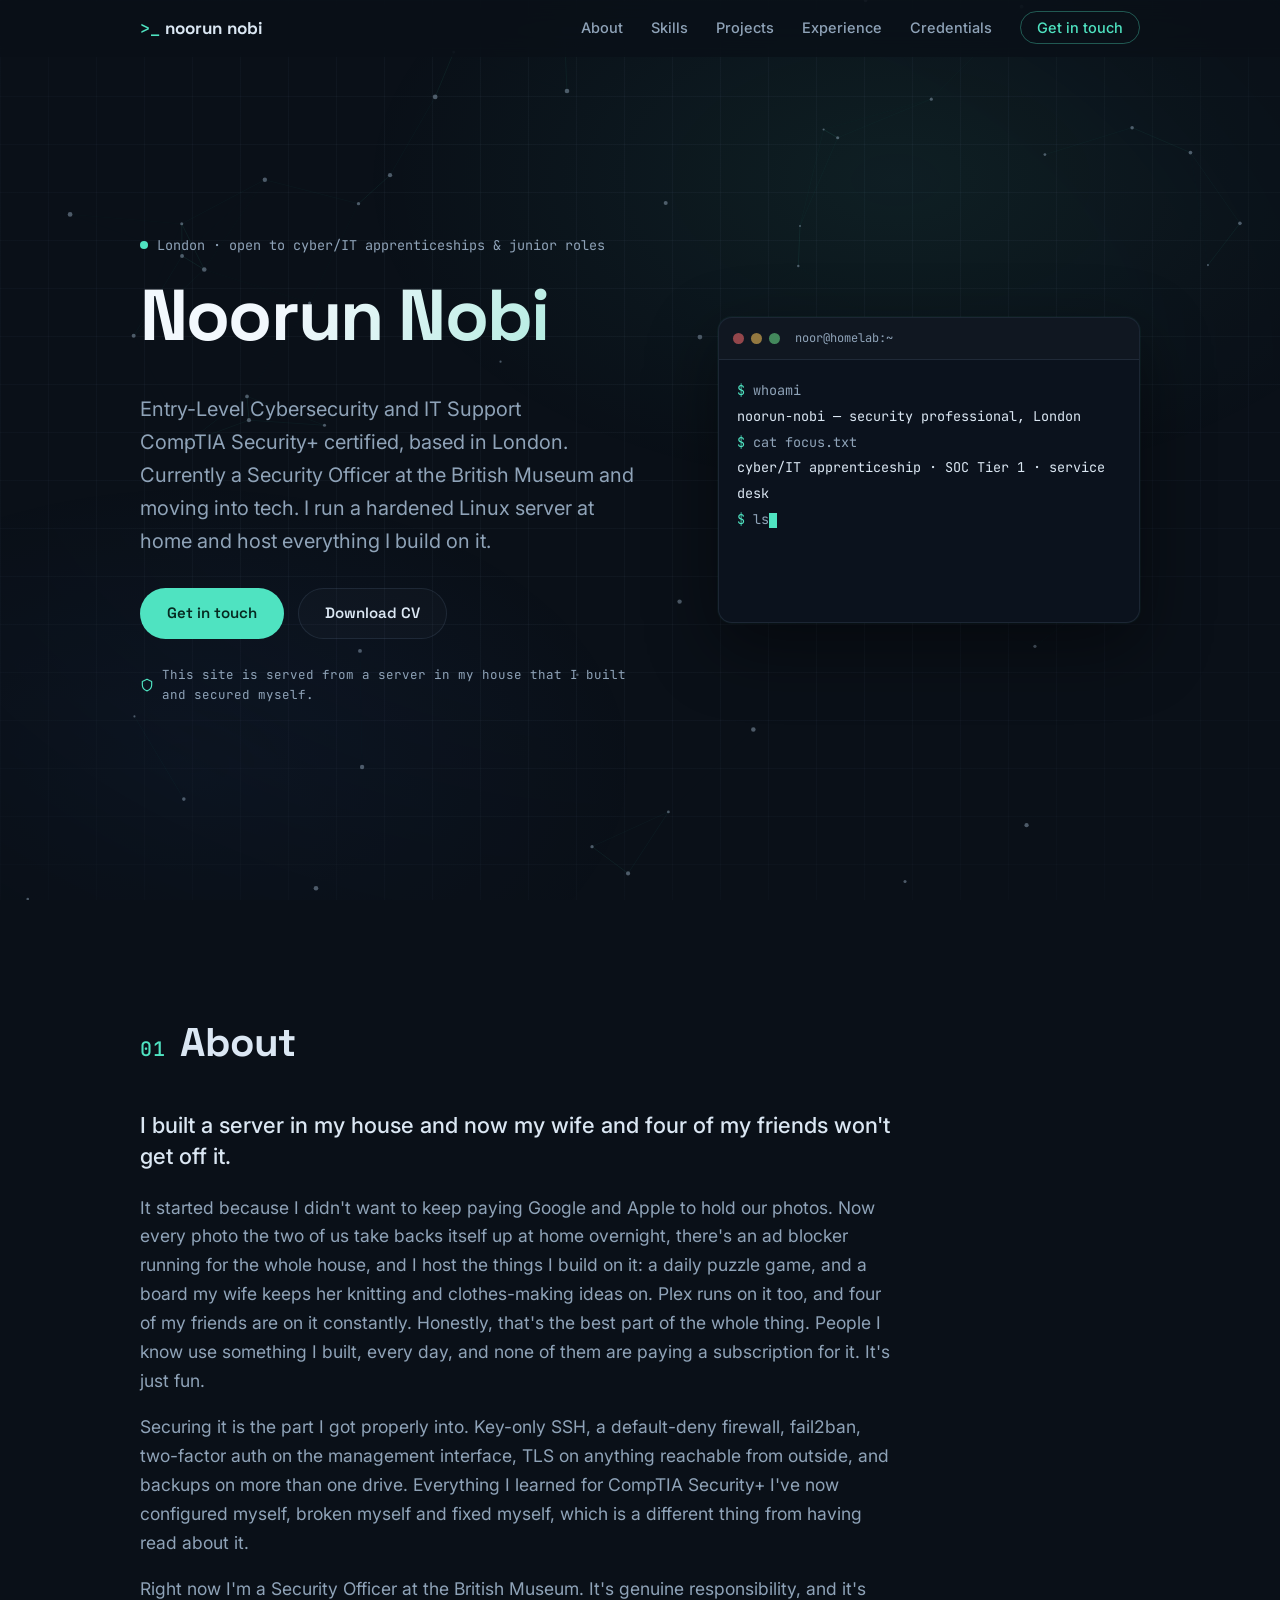
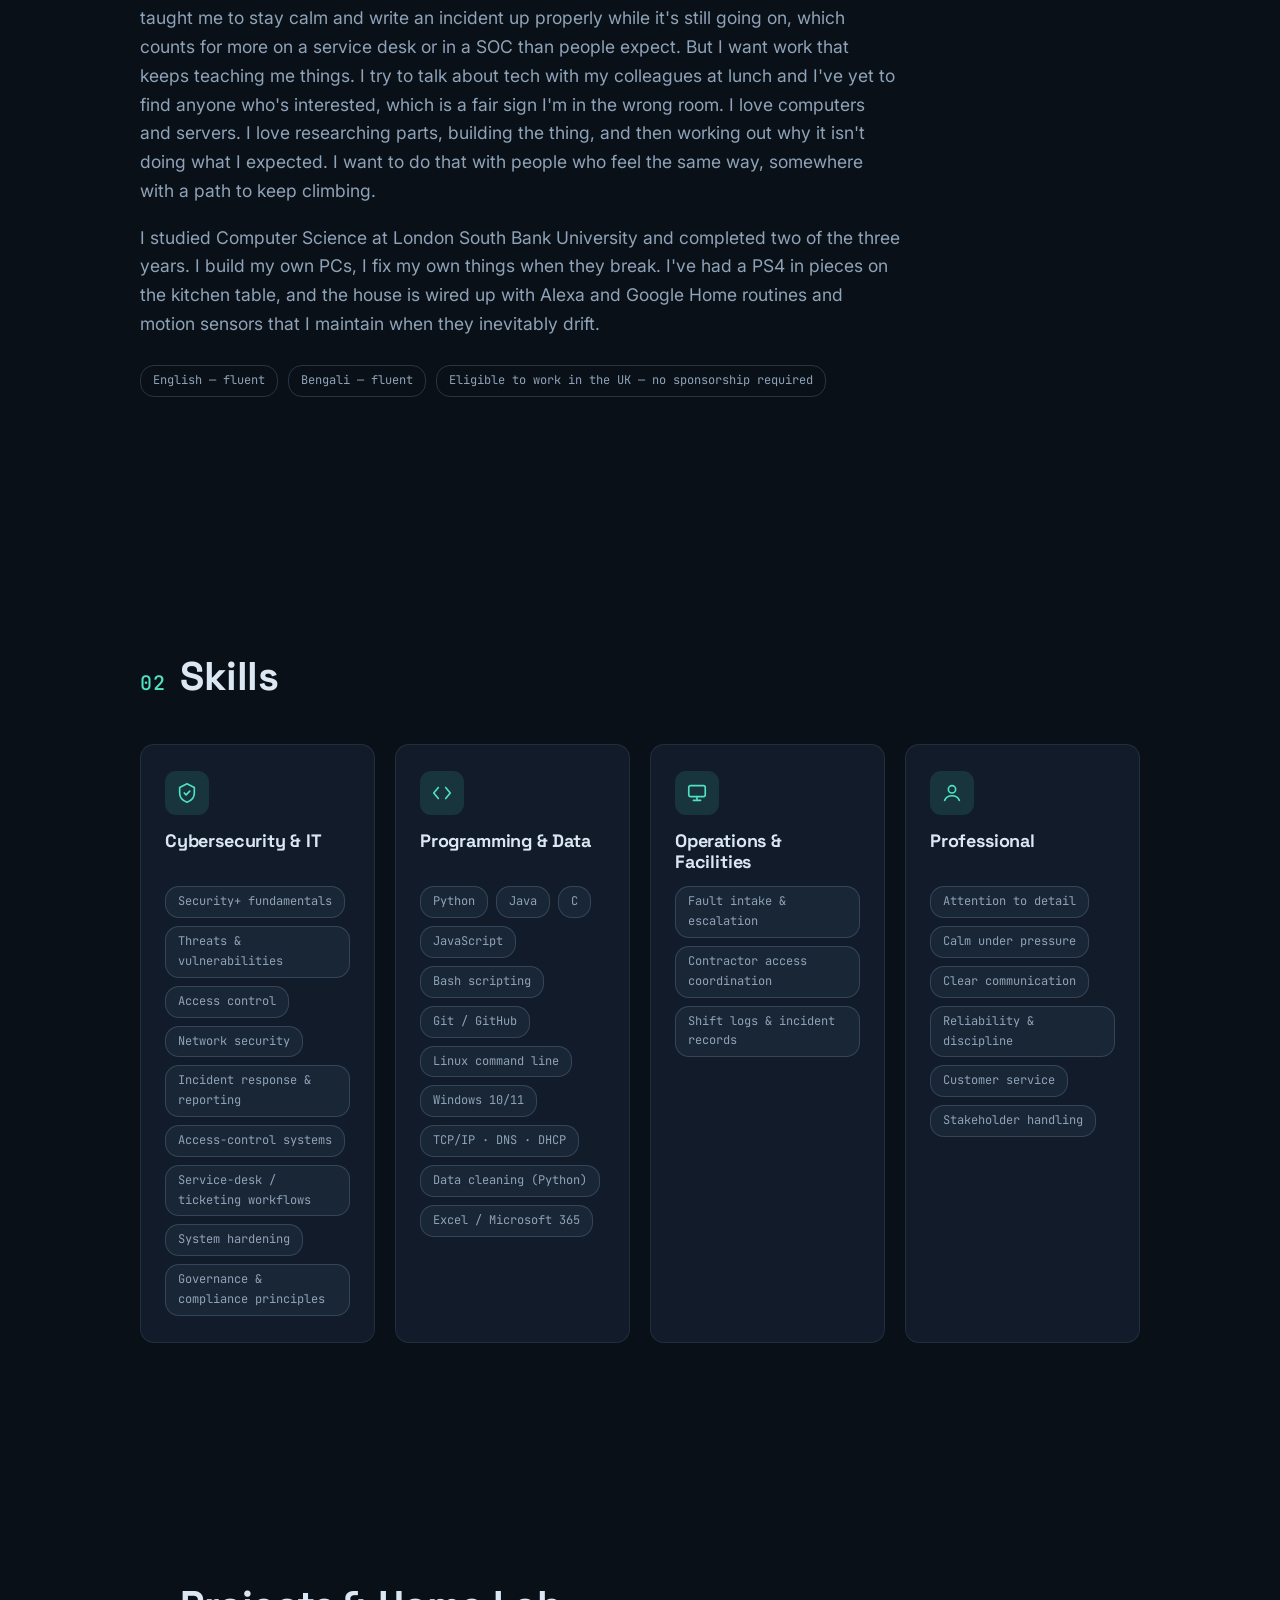
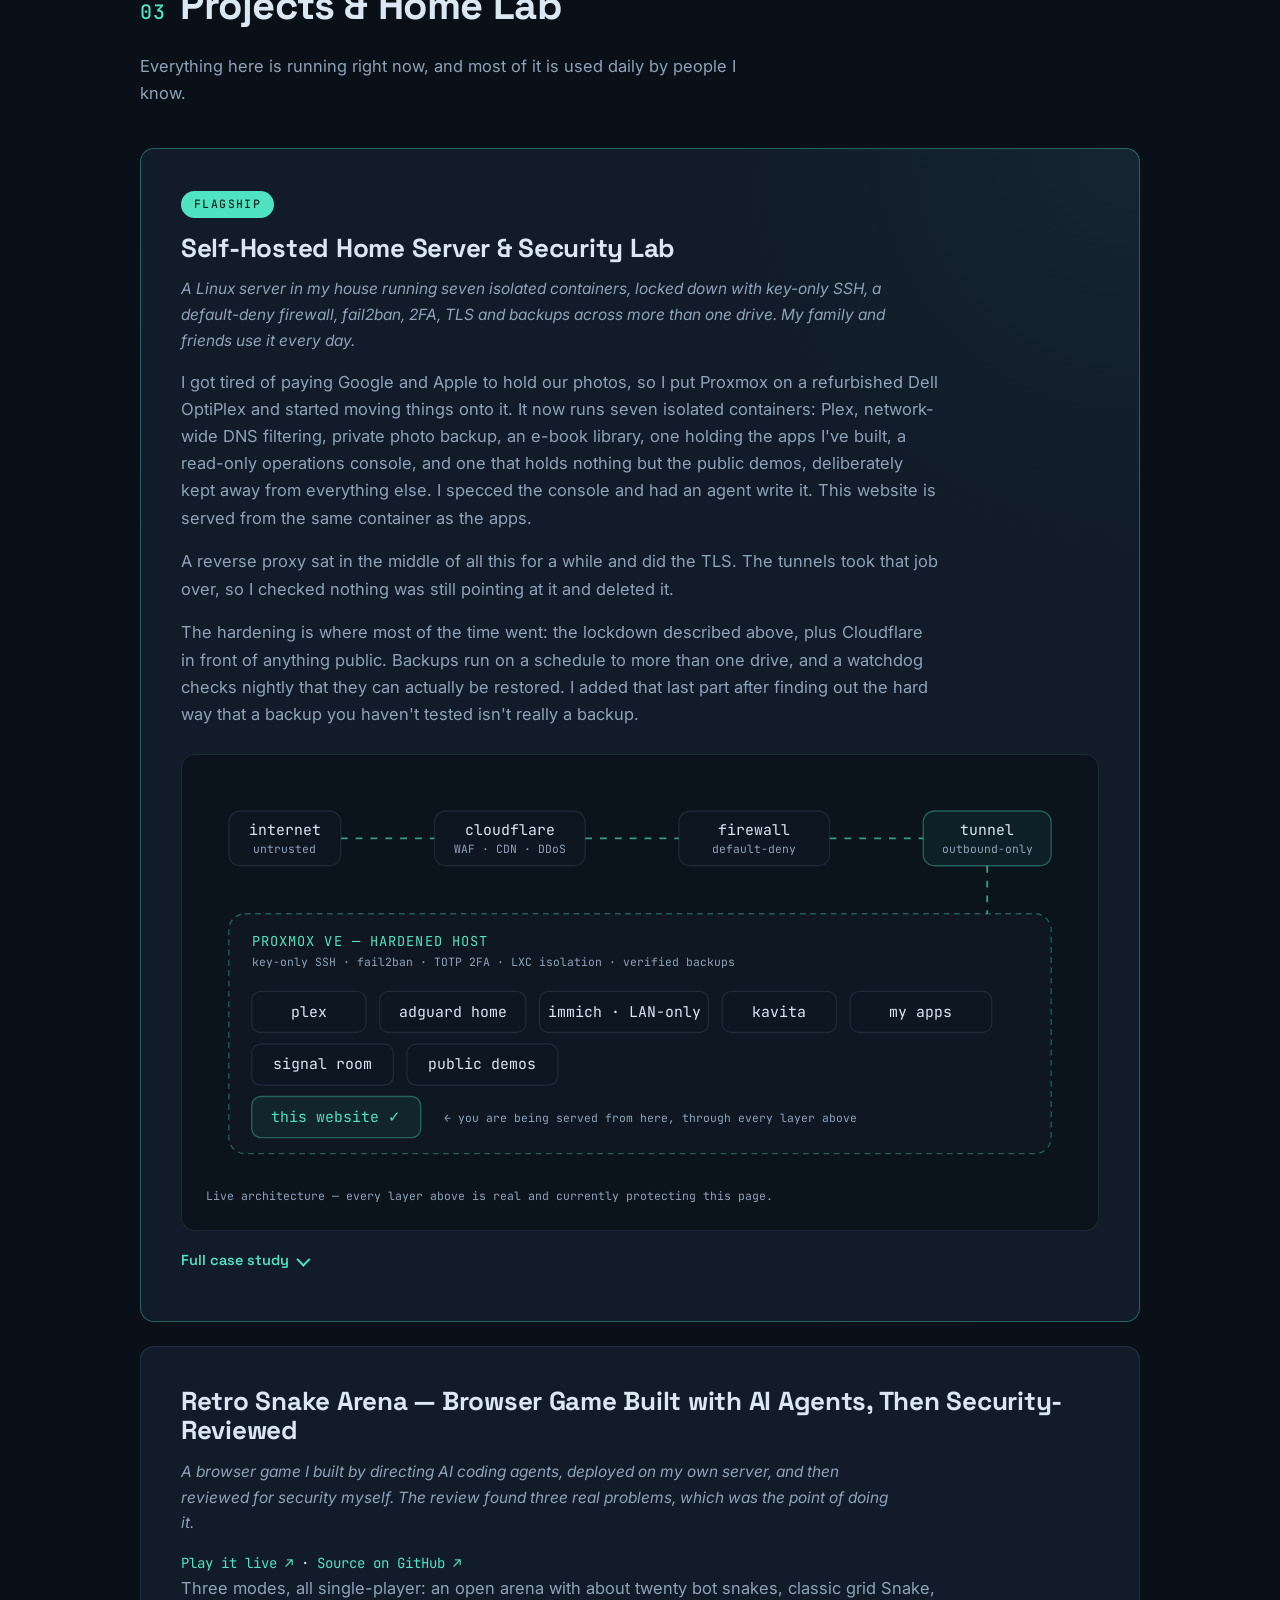
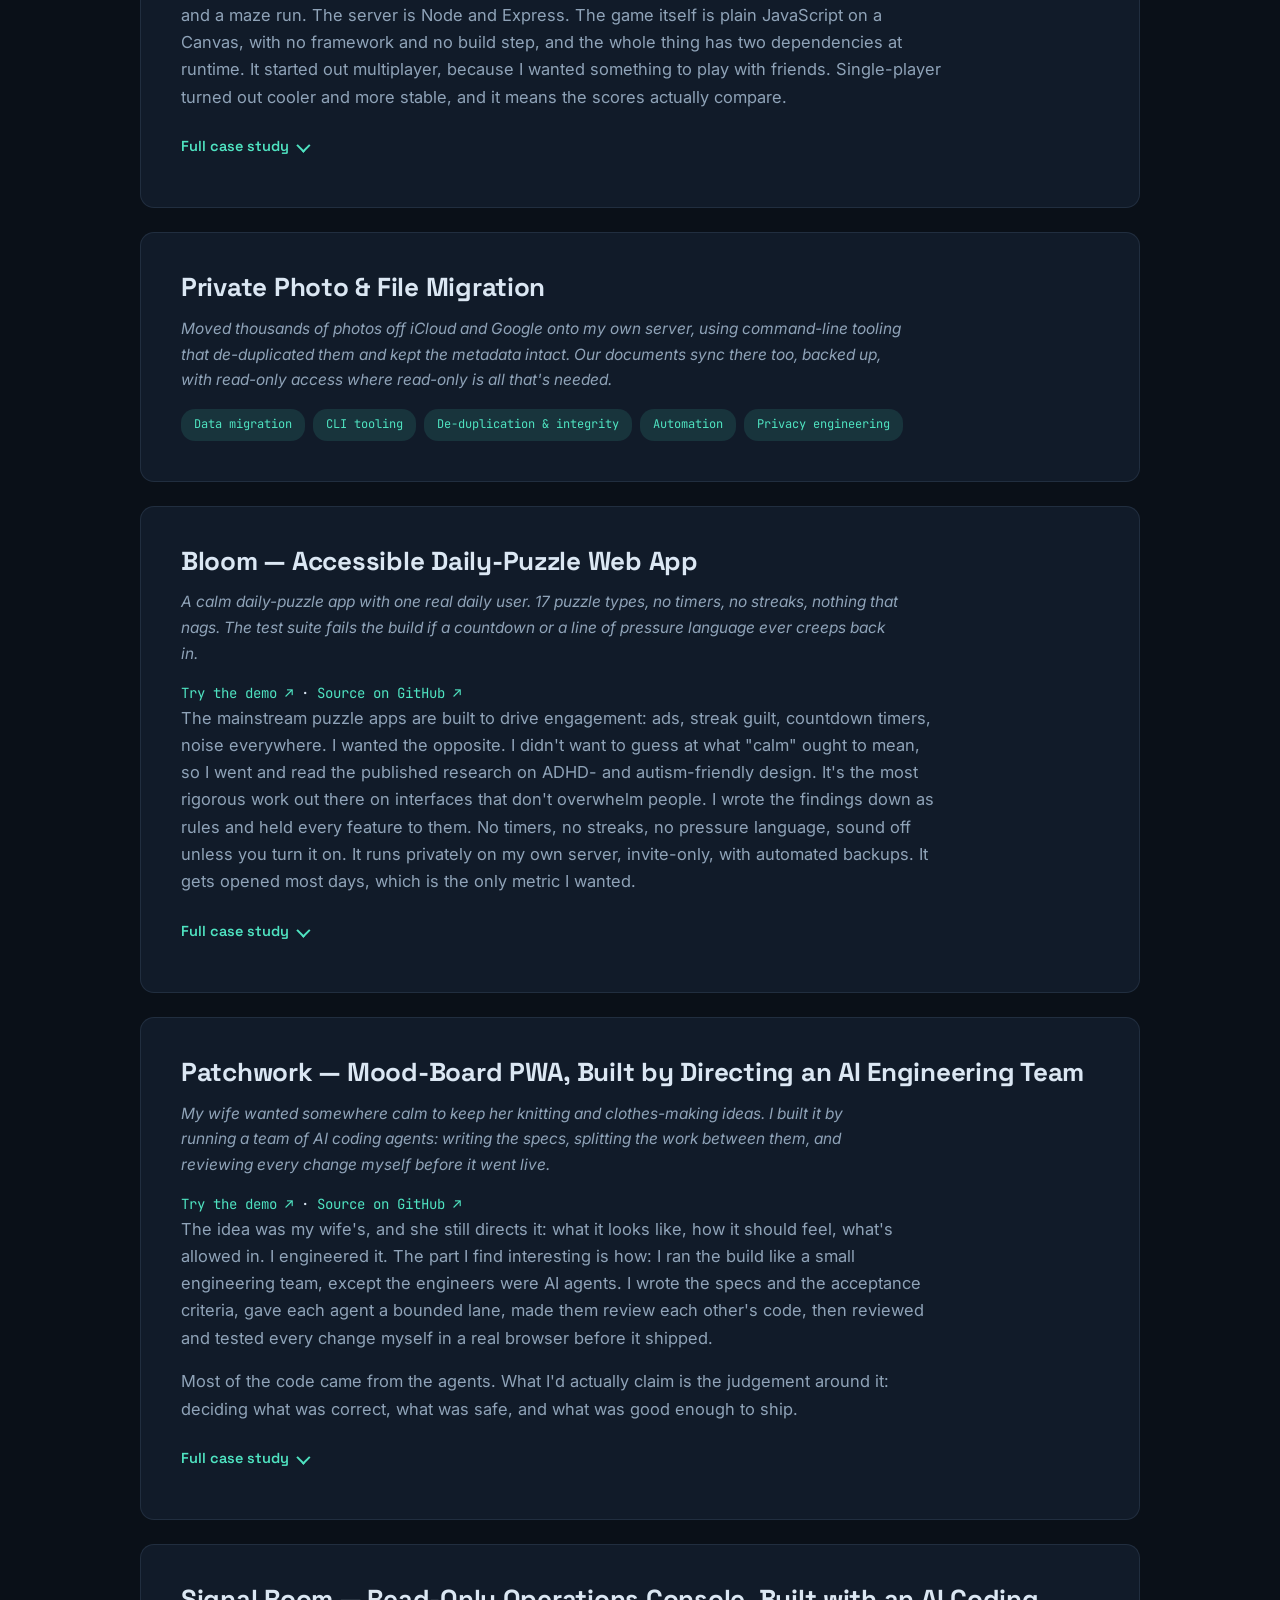
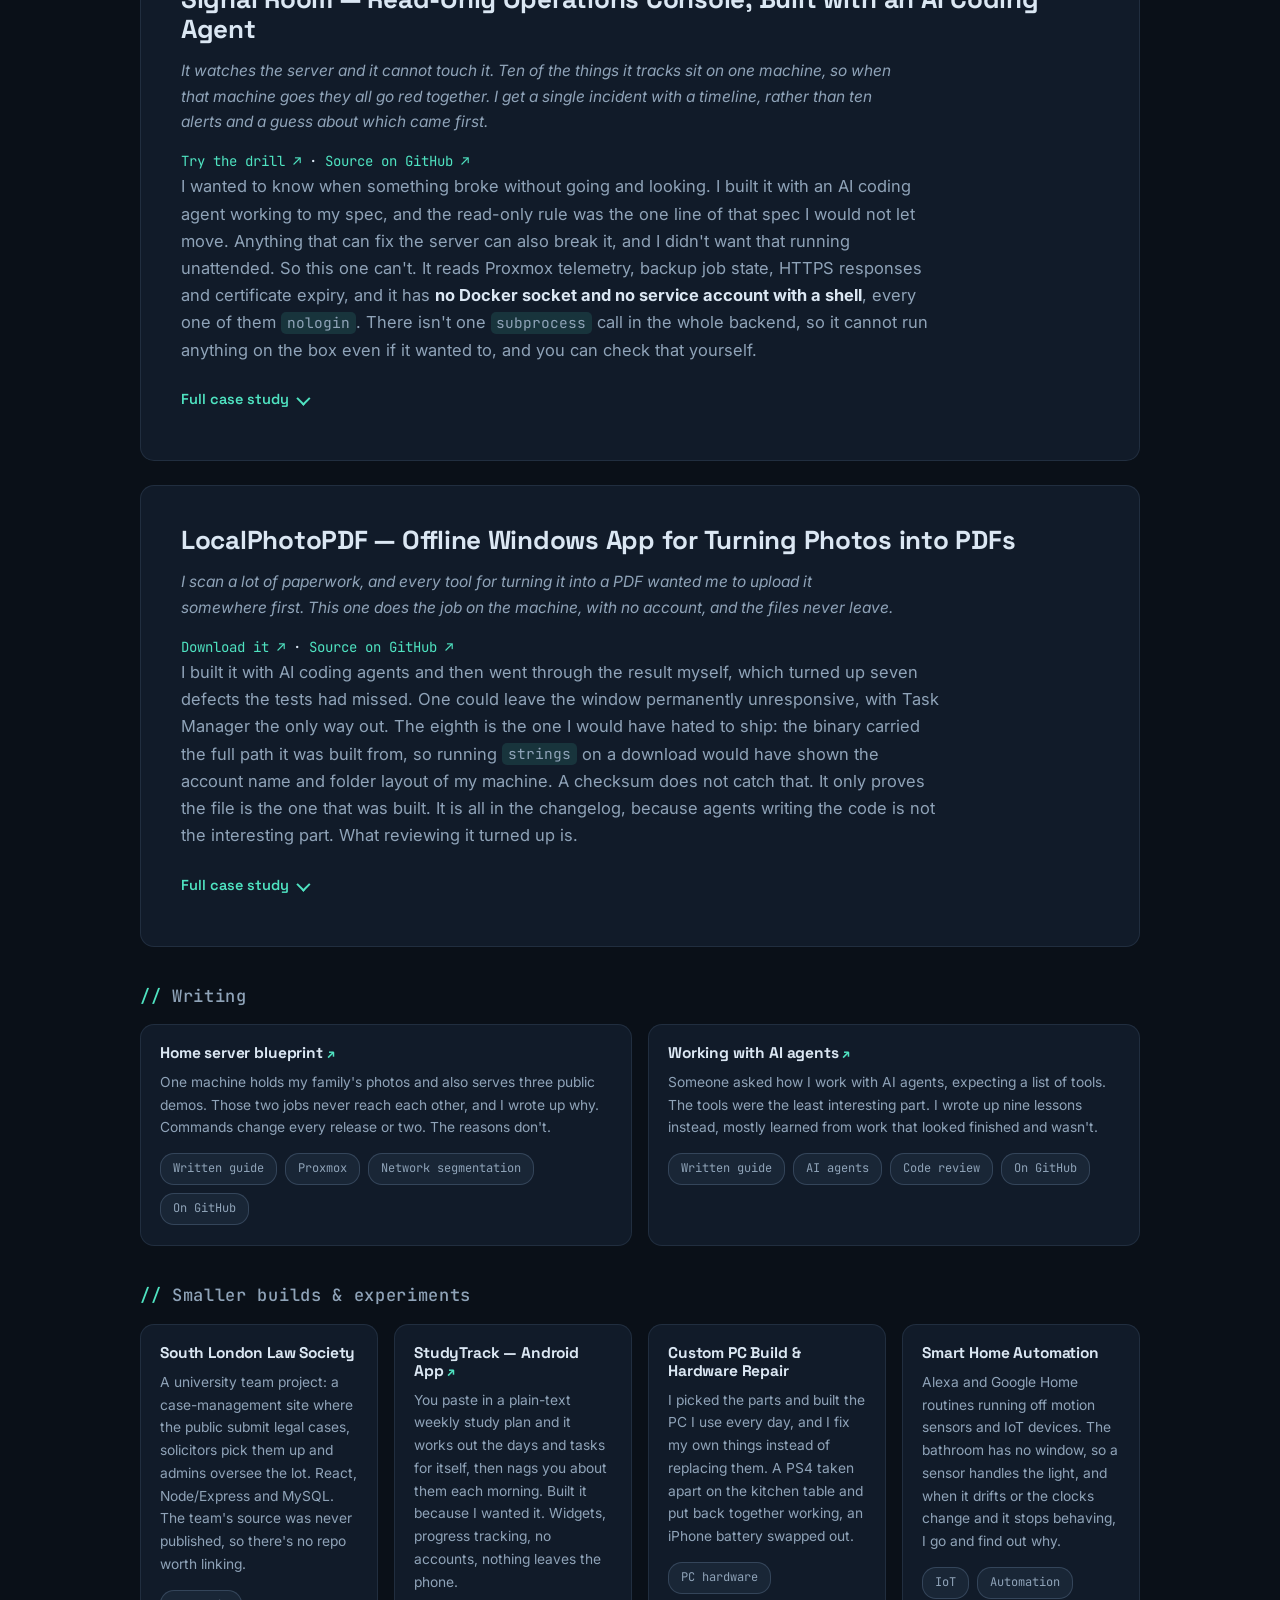
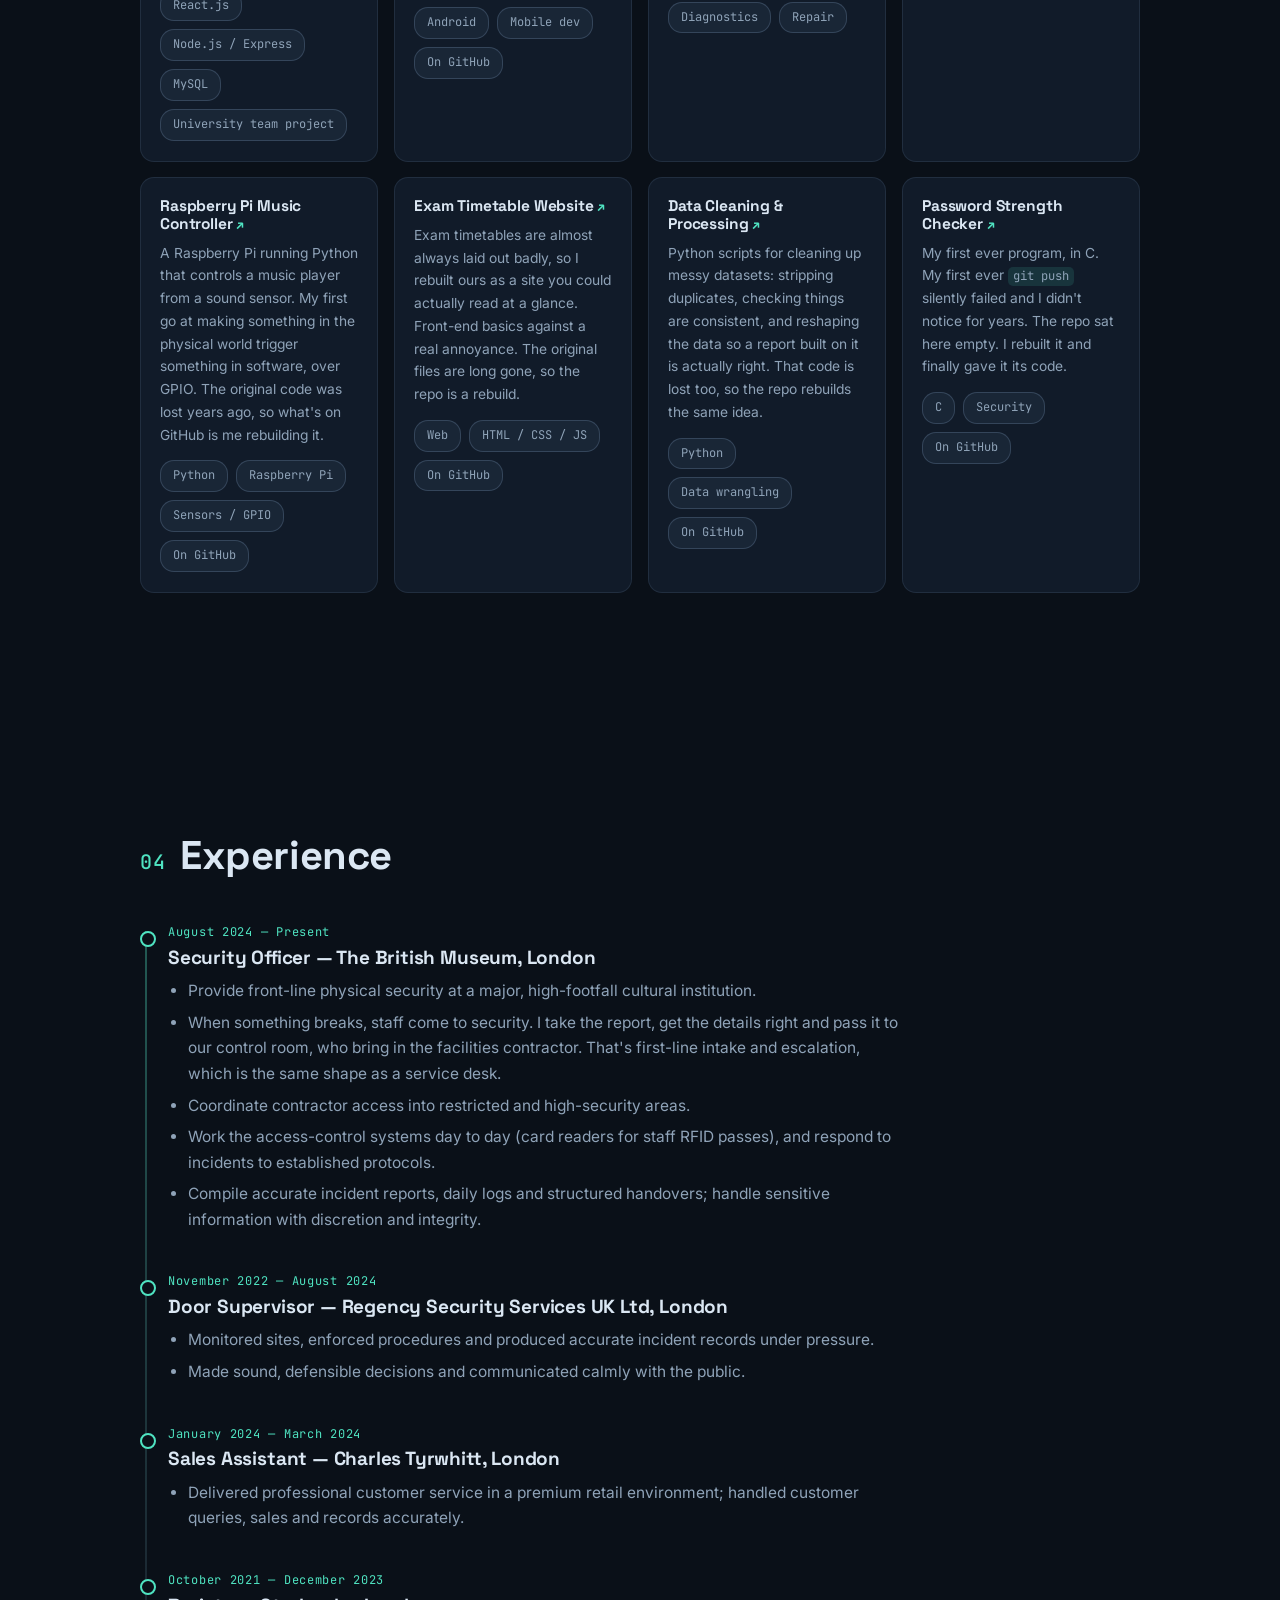
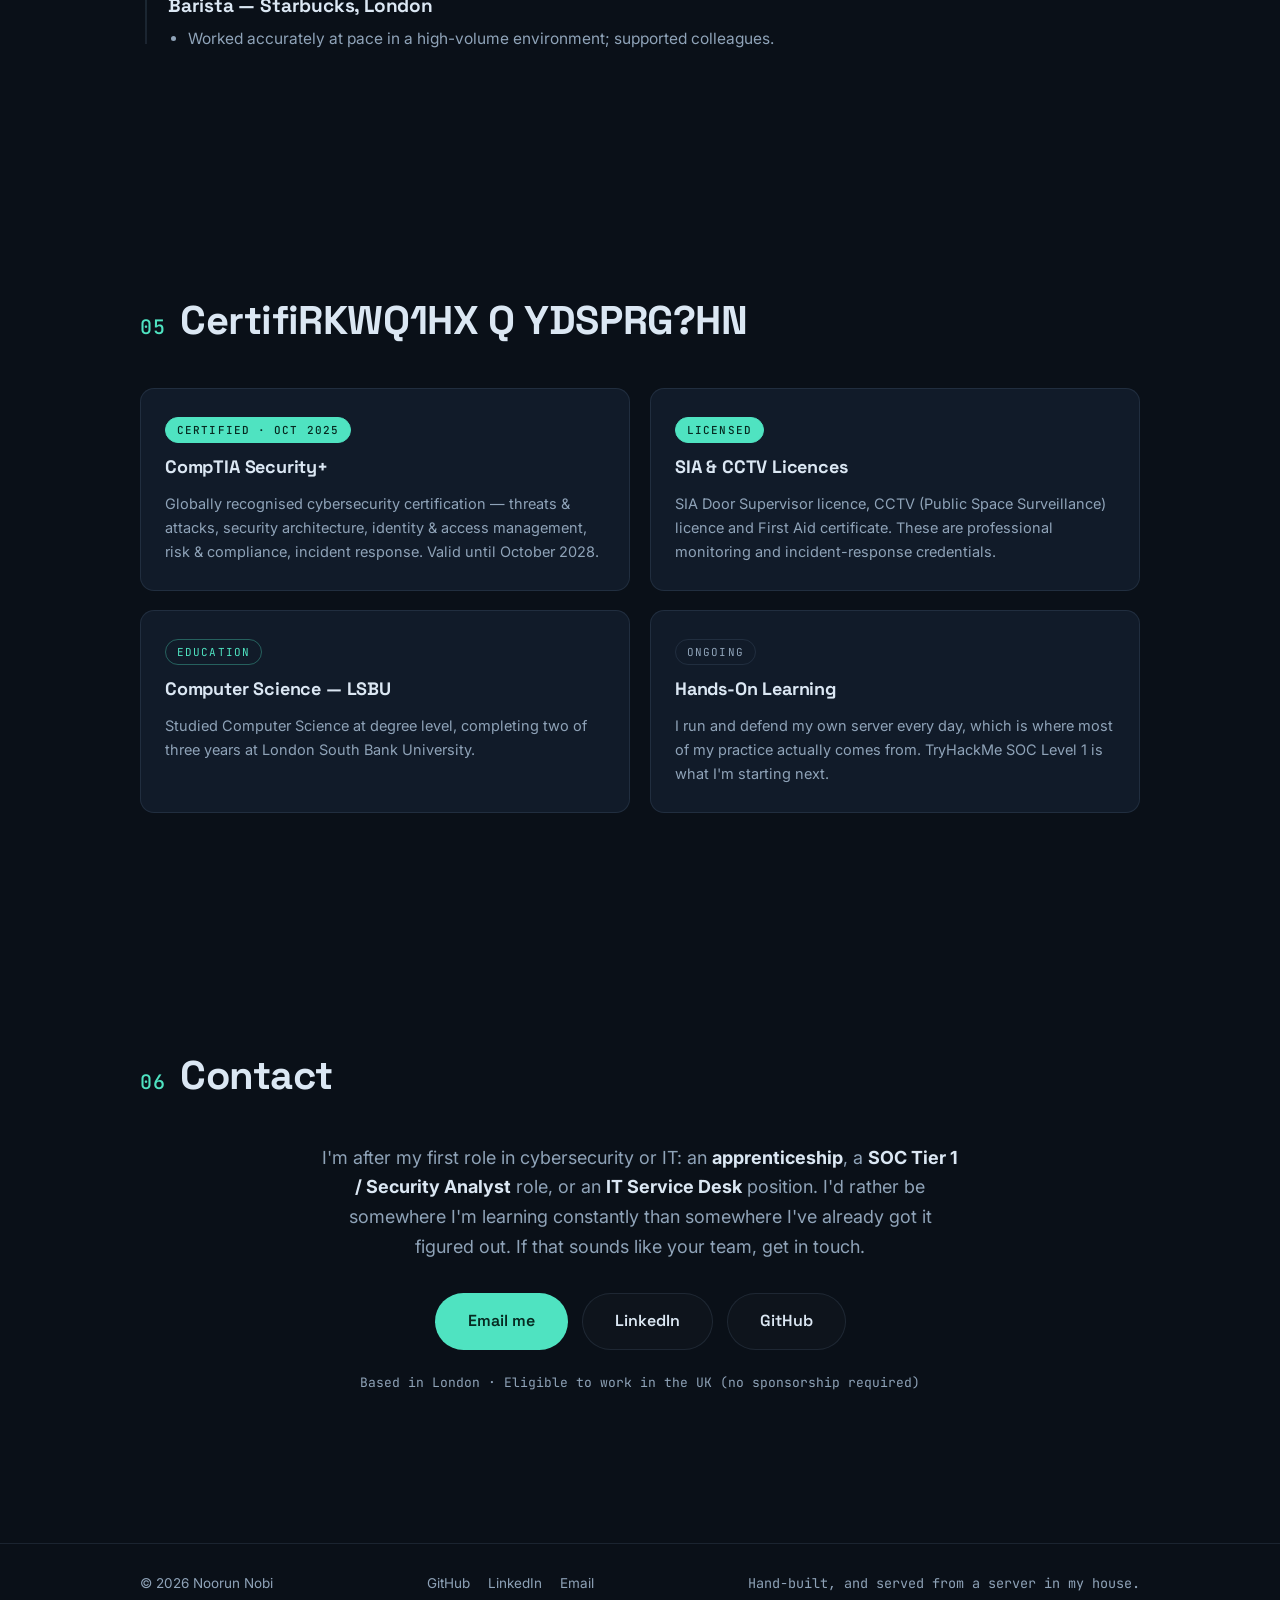
==== commit cbf868a2: "Link the two published guides from a new Writing subsection Both guides went public on 2026-09-02 an" ====
--- a/site/index.html
+++ b/site/index.html
@@ -815,6 +815,22 @@
           </details>
         </article>
 
+        <!-- Writing -->
+        <h3 class="minis__title reveal">Writing</h3>
+        <div class="minis">
+          <article class="mini reveal">
+            <h4><a class="mini__link" href="https://github.com/CourageToChange/home-server-blueprint" target="_blank" rel="noopener">Home server blueprint <span aria-hidden="true">&#8599;</span></a></h4>
+            <p>One machine holds my family's photos and also serves three public demos. Those two jobs never reach each other, and I wrote up why. Commands change every release or two. The reasons don't.</p>
+            <ul class="pills"><li class="pill">Written guide</li><li class="pill">Proxmox</li><li class="pill">Network segmentation</li><li class="pill">On GitHub</li></ul>
+          </article>
+          <article class="mini reveal">
+            <h4><a class="mini__link" href="https://github.com/CourageToChange/ai-agent-workflow" target="_blank" rel="noopener">Working with AI agents <span aria-hidden="true">&#8599;</span></a></h4>
+            <p>Someone asked how I work with AI agents, expecting a list of tools. The tools were the least interesting part. I wrote up nine lessons instead, mostly learned from work that looked finished and wasn't.</p>
+            <ul class="pills"><li class="pill">Written guide</li><li class="pill">AI agents</li><li class="pill">Code review</li><li class="pill">On GitHub</li></ul>
+          </article>
+        </div>
+
+
         <!-- Smaller builds -->
         <h3 class="minis__title reveal">Smaller builds &amp; experiments</h3>
         <div class="minis">
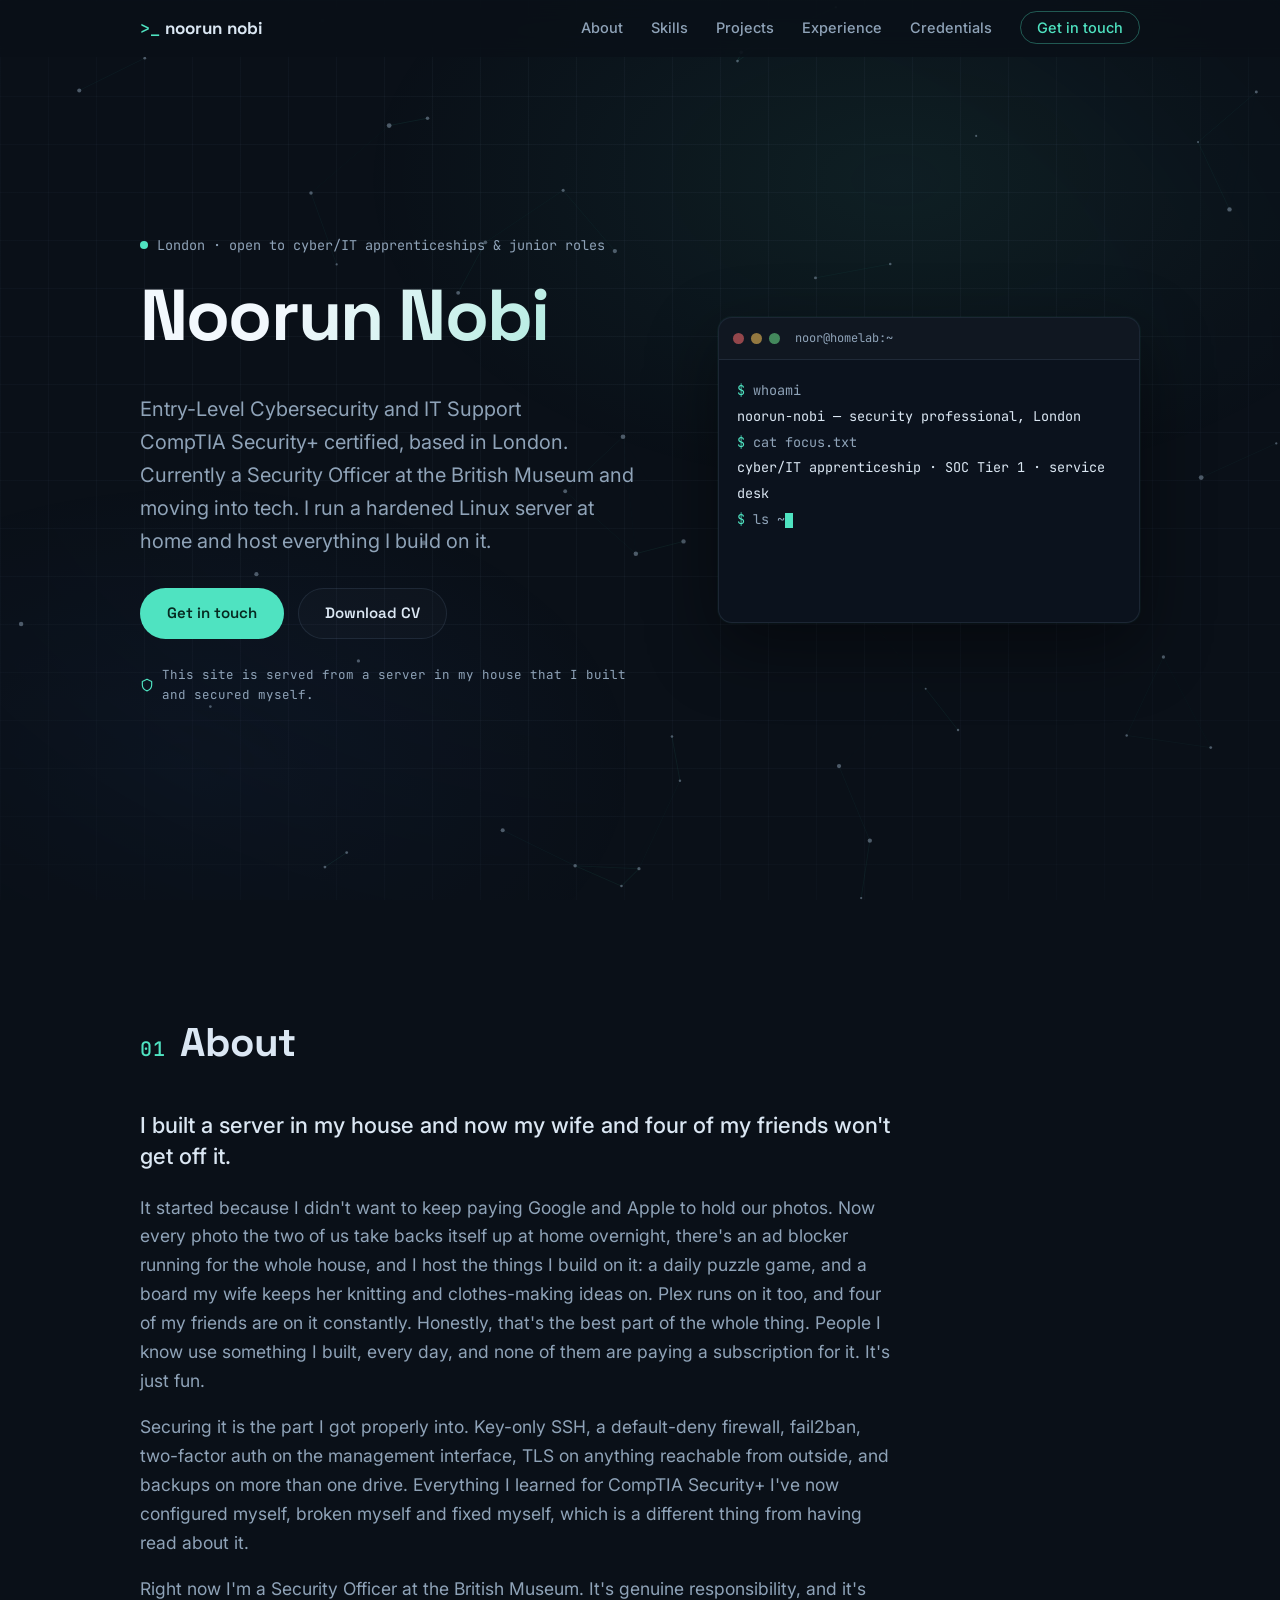
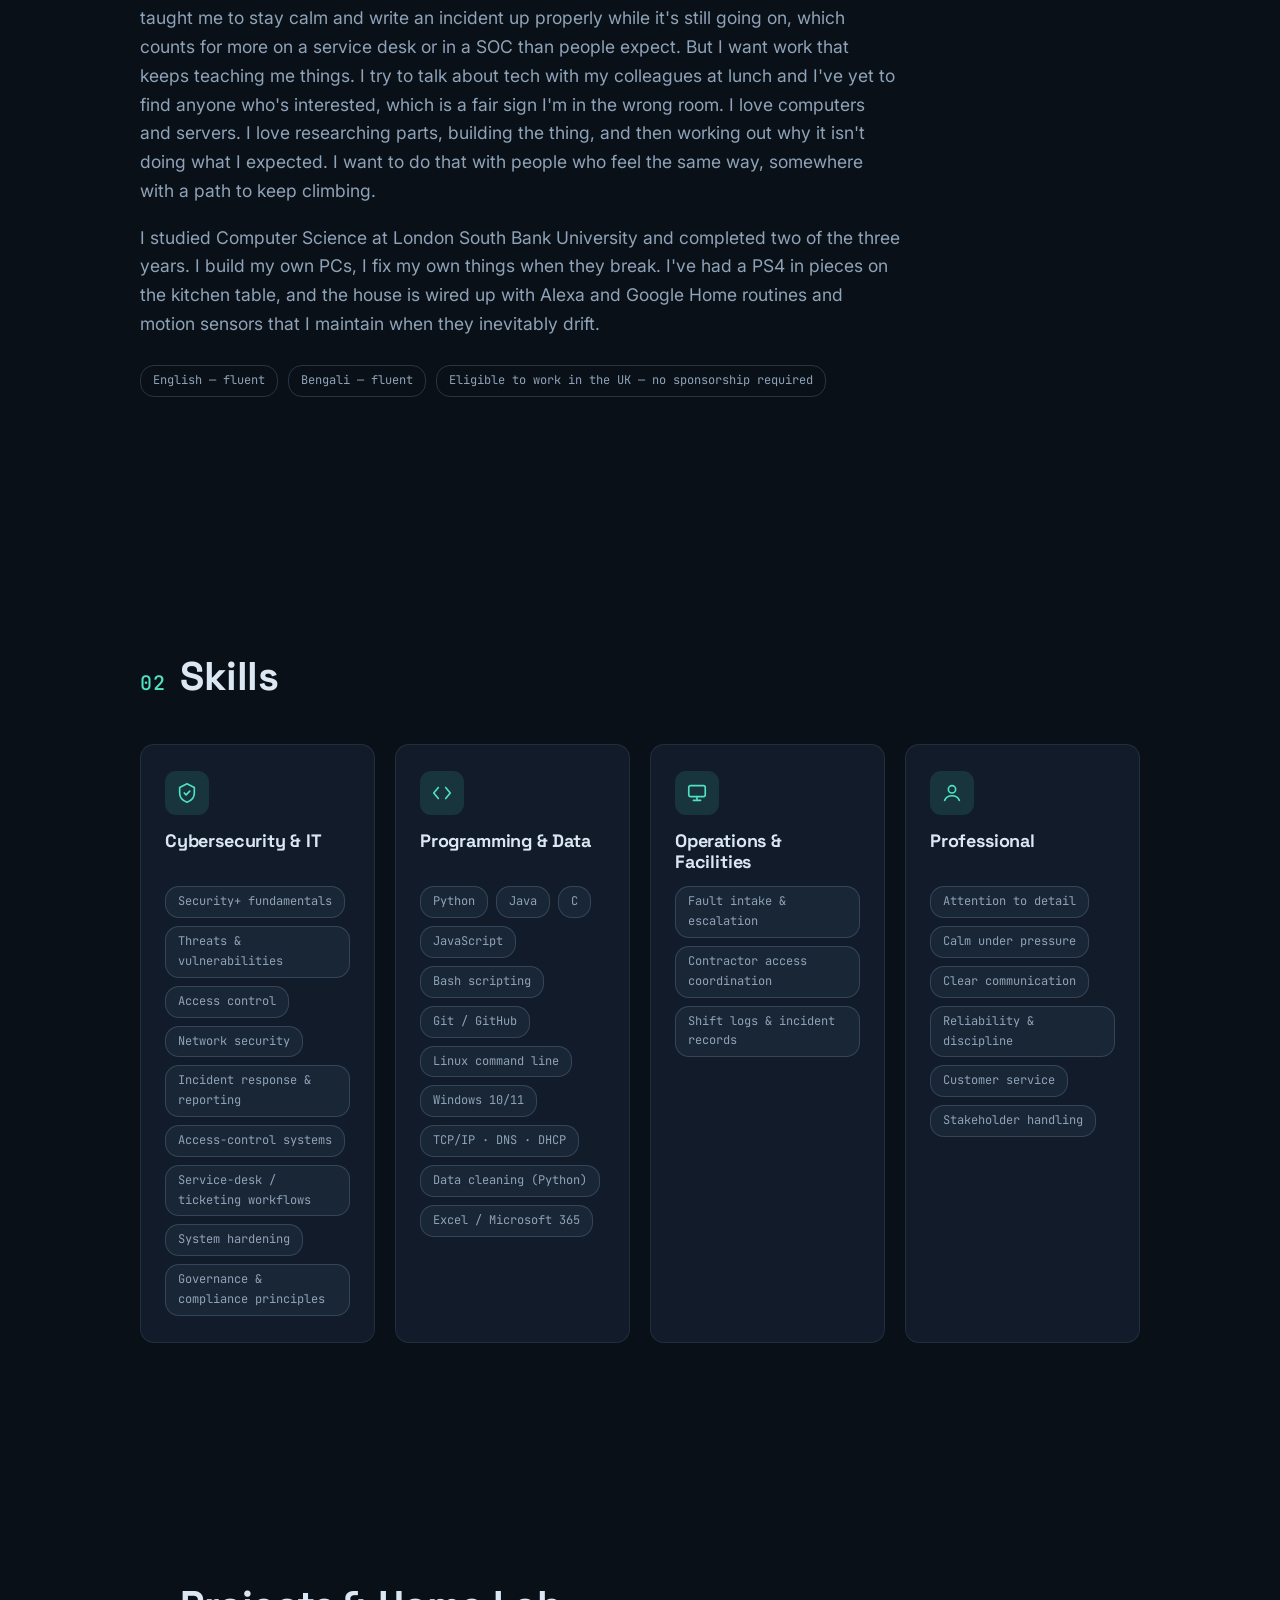
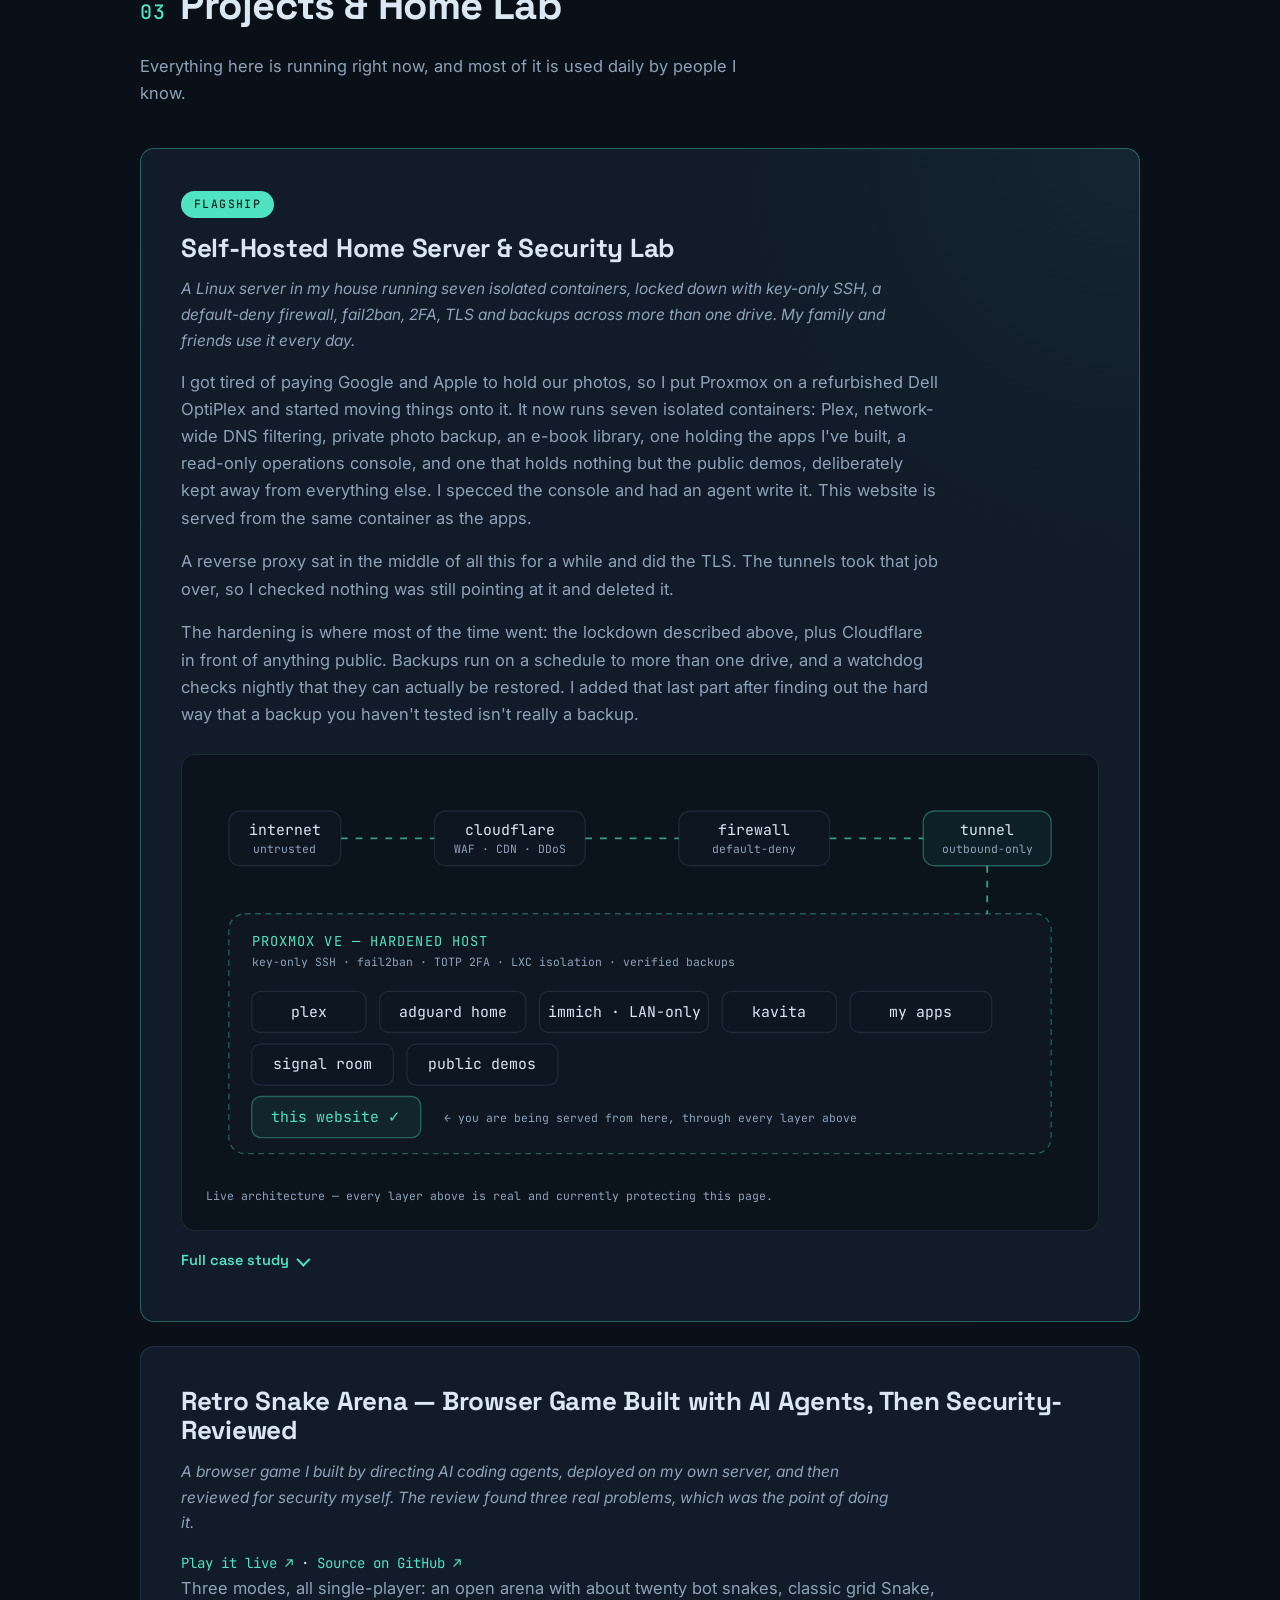
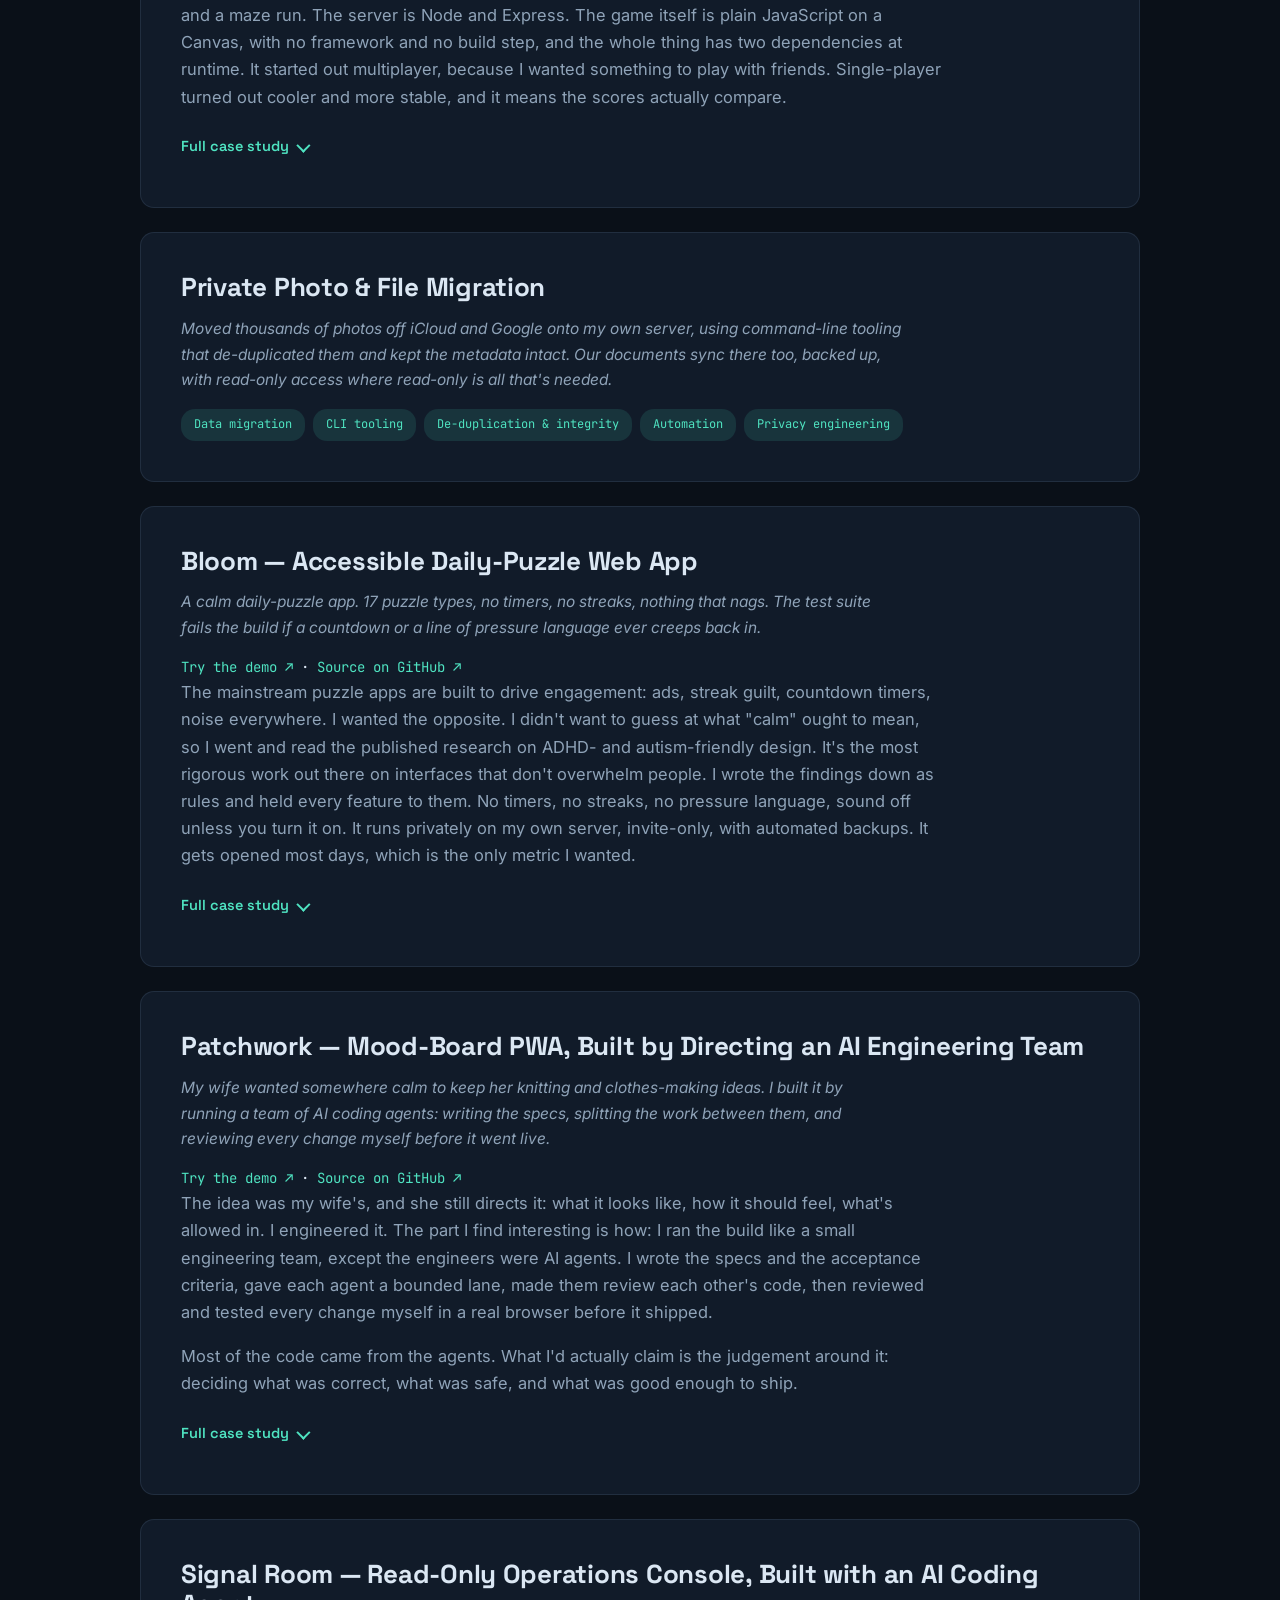
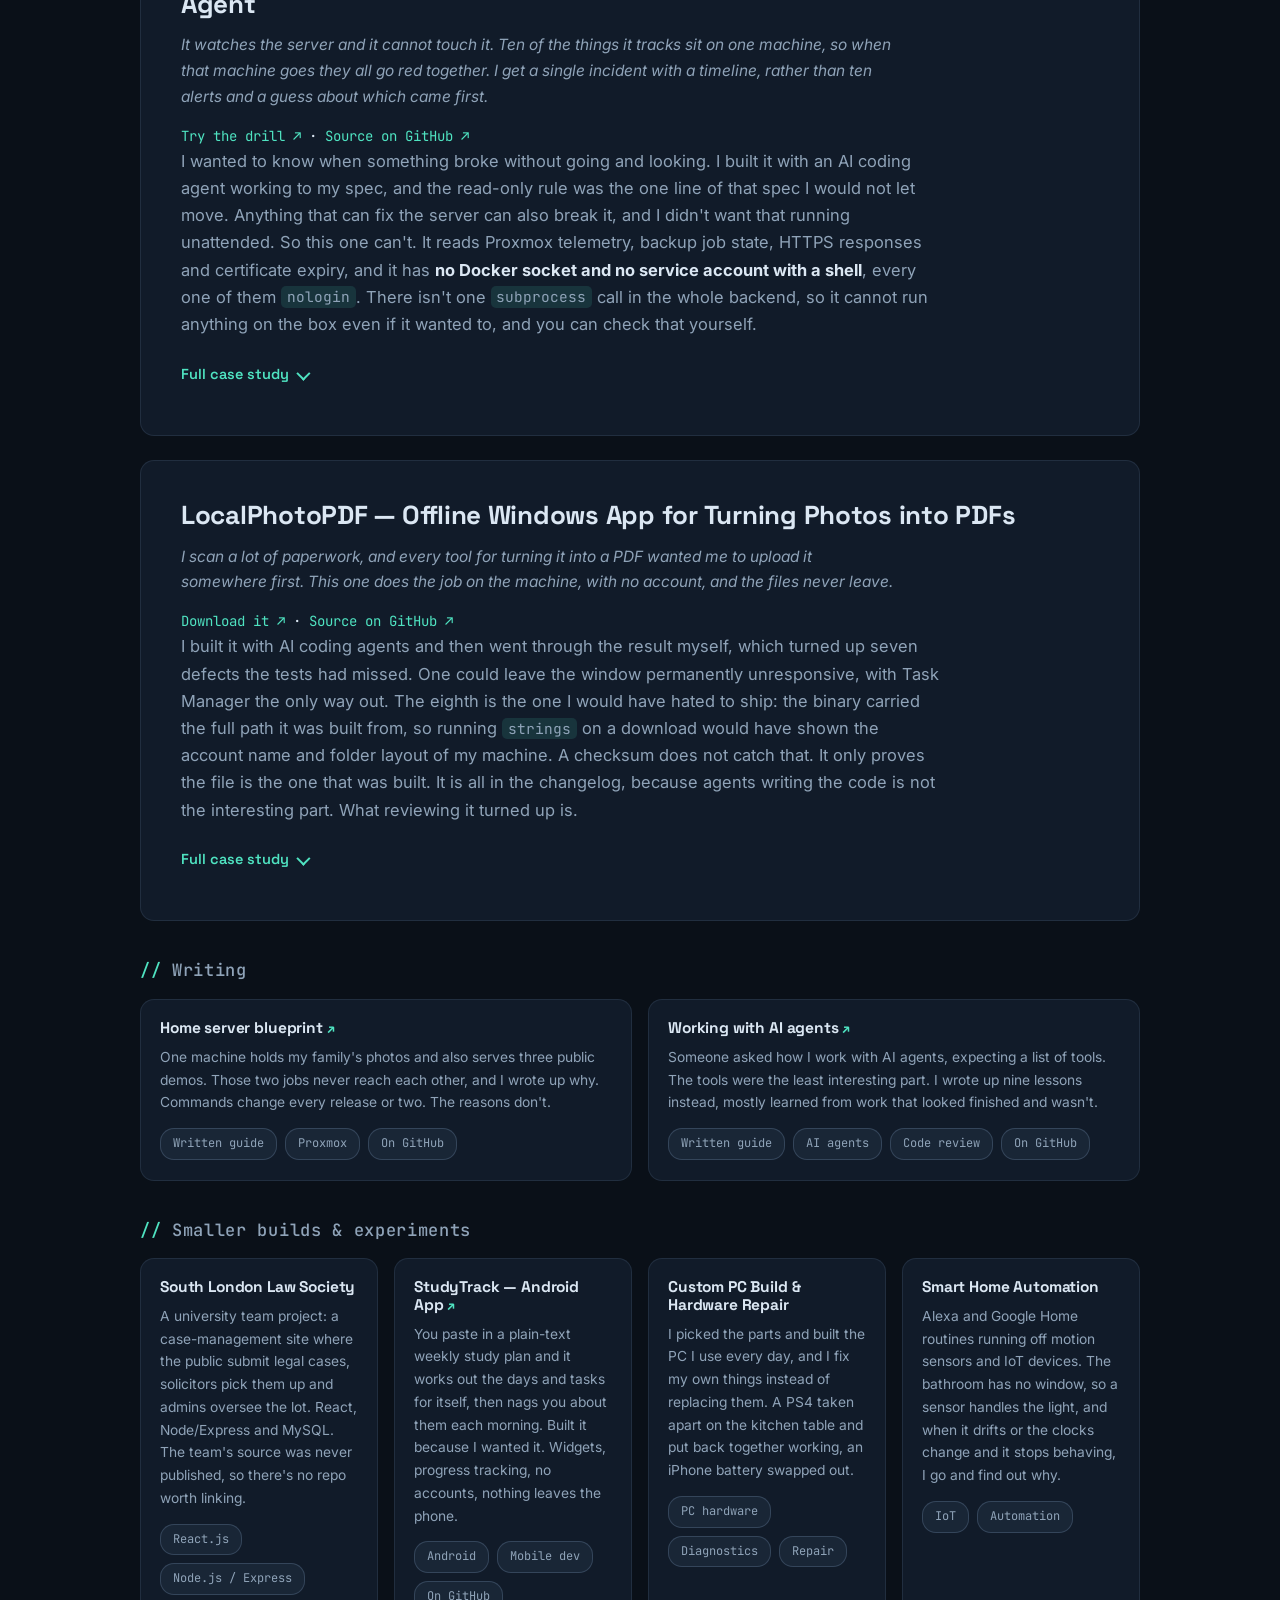
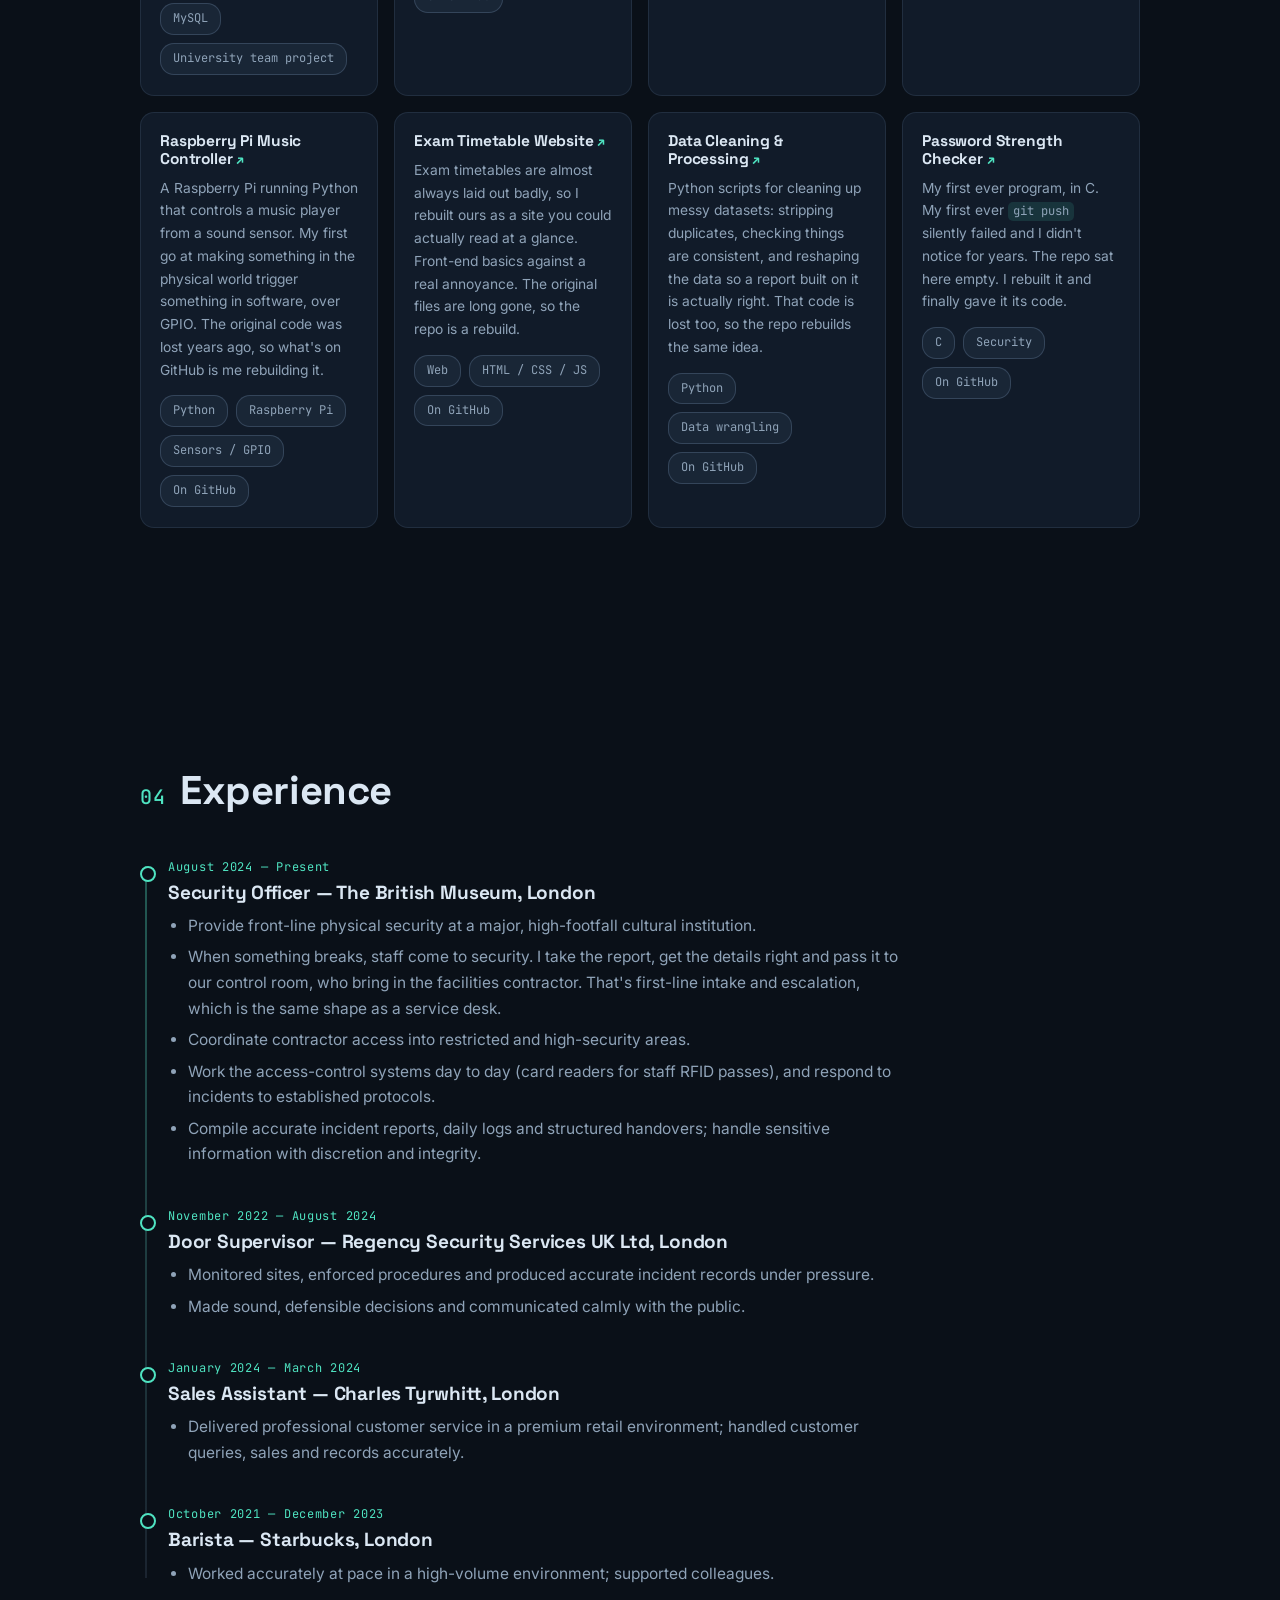
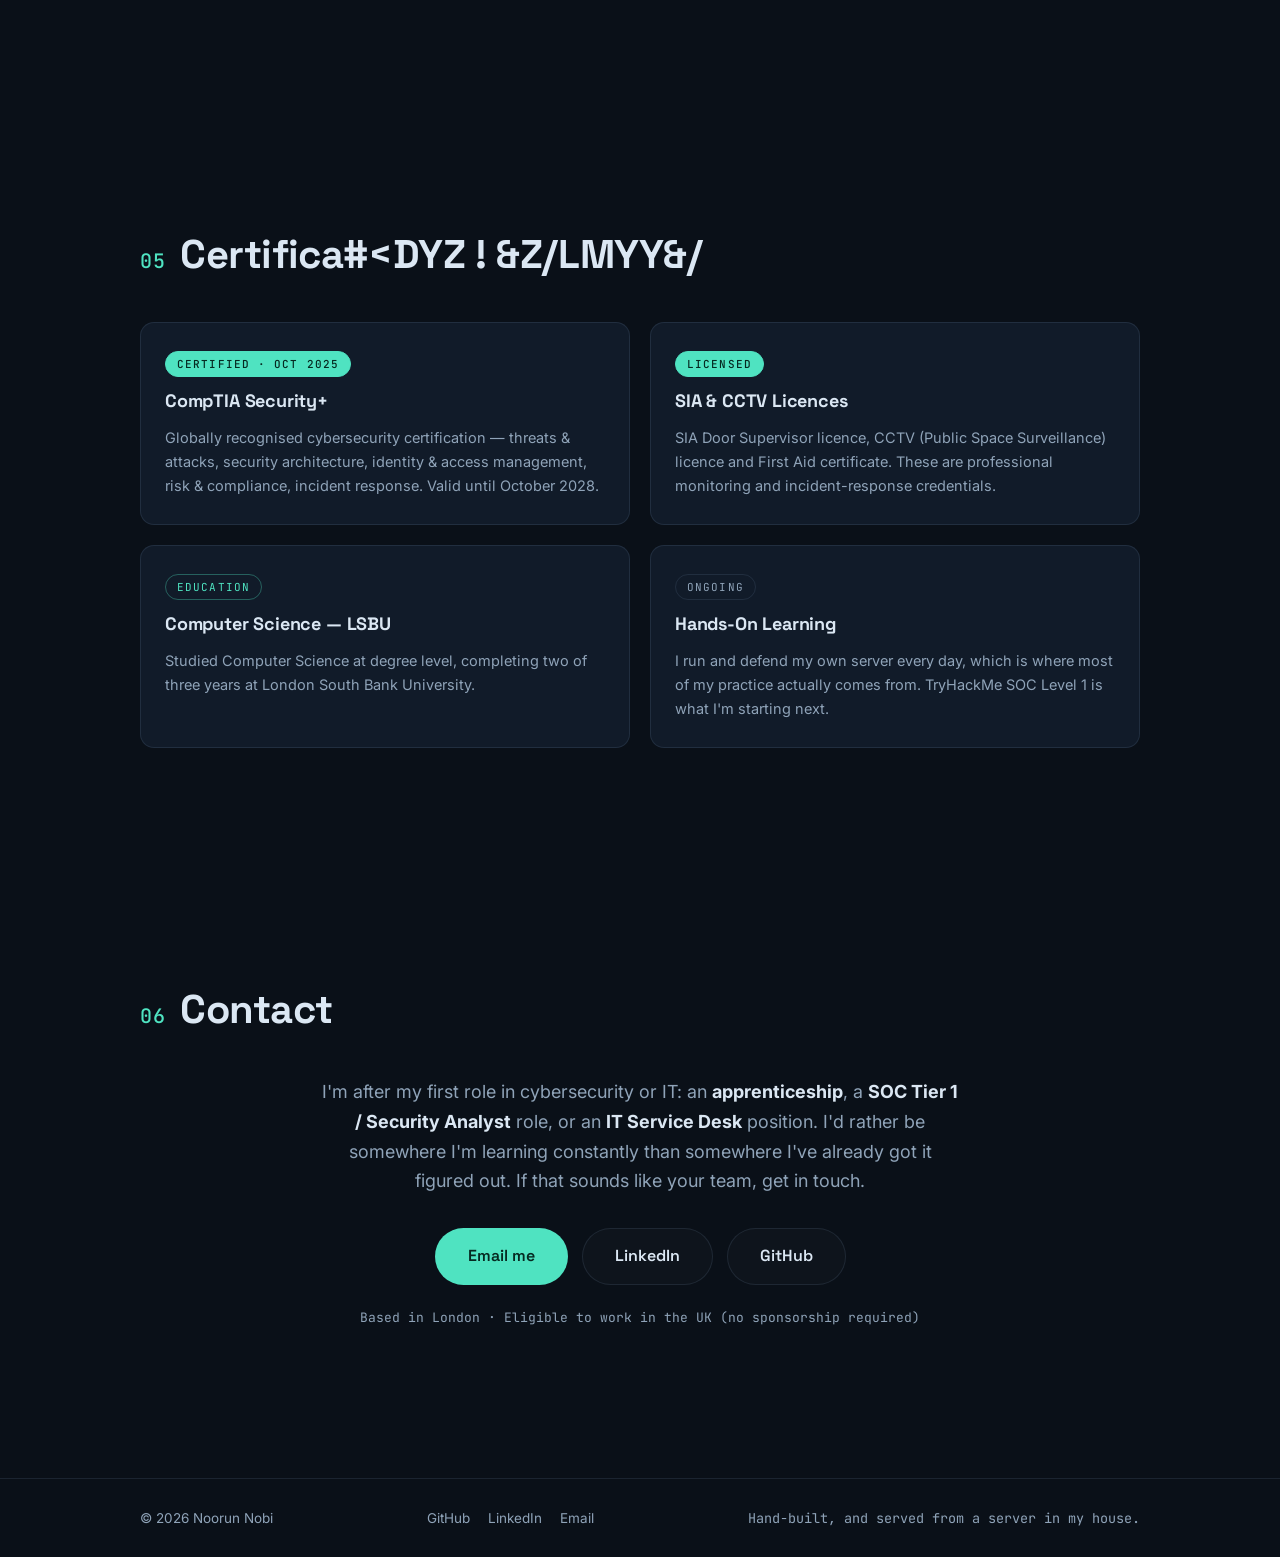
==== commit becbafe8: "Correct stale claims: installer, segmentation, Bloom's daily user, Signal Room test count, container" ====
--- a/site/index.html
+++ b/site/index.html
@@ -471,7 +471,7 @@
                 <h4>What I built</h4>
                 <ul>
                   <li><strong>Platform:</strong> Proxmox VE (enterprise type-1 hypervisor) on a Dell OptiPlex: Intel i5-9500, 16&nbsp;GB RAM, multi-disk storage.</li>
-                  <li><strong>Architecture:</strong> 7 unprivileged LXC containers, each service isolated to contain the blast radius of any compromise, plus the hardened host.</li>
+                  <li><strong>Architecture:</strong> 7 unprivileged LXC containers plus the hardened host. Most services get one each; the apps I've built share one, and the public demos have one to themselves.</li>
                   <li><strong>Services:</strong> Plex (hardware-transcoded media streaming), AdGuard Home (network-wide DNS filtering of ads/trackers/malware), Immich (private photo backup, reachable only on the home network), Kavita (e-book library), and Signal Room (a read-only operations console that watches the rest, which has its own case study further down this page), plus the apps I've built and host myself.</li>
                 </ul>
               </div>
@@ -479,7 +479,7 @@
                 <h4>Security hardening</h4>
                 <ul>
                   <li><strong>Access control:</strong> key-only SSH (passwords disabled), hardened <code>sshd</code>, TOTP 2FA on the management interface, least-privilege read-only API tokens.</li>
-                  <li><strong>Network:</strong> default-DROP host firewall, services restricted to the LAN subnet, segmentation via isolated containers, unnecessary services disabled. No inbound ports at all. Anything public is reached through outbound-only Cloudflare Tunnels, so there is nothing on the router to forward or to find.</li>
+                  <li><strong>Network:</strong> default-DROP host firewall, services restricted to the LAN subnet, unnecessary services disabled. No inbound ports at all. Anything public is reached through outbound-only Cloudflare Tunnels, so there is nothing on the router to forward or to find.</li>
                   <li><strong>Intrusion prevention:</strong> fail2ban auto-bans brute-force attempts, and I review the logs.</li>
                   <li><strong>Perimeter:</strong> Cloudflare sits in front and hides the home IP, and its DDoS protection is always on. TLS is terminated there, so the origin has no certificate to renew and no port open to present one on. The tunnel only ever dials out. The demo containers do their own connection limiting at the origin.</li>
                   <li><strong>Data &amp; endpoint:</strong> BitLocker full-disk encryption on the workstation I administer the server from, and credentials kept out of scripts and configs.</li>
@@ -604,7 +604,7 @@
           <div class="project__head">
             <h3>Bloom — Accessible Daily-Puzzle Web App</h3>
             <p class="project__oneliner">
-              A calm daily-puzzle app with one real daily user. 17 puzzle types, no timers, no streaks,
+              A calm daily-puzzle app. 17 puzzle types, no timers, no streaks,
               nothing that nags. The test suite fails the build if a countdown or a line of pressure
               language ever creeps back in.
             </p>
@@ -751,7 +751,7 @@
                   <li><strong>One process owns the database.</strong> The collector, the web server and the notifier never open SQLite. They reach it over Unix sockets, each with its own group and env file. The web server's socket accepts sixteen named methods and no SQL, holds no file handle on the database, and never holds the Proxmox token. Compromise it and the worst it can do is close an incident it can already see.</li>
                   <li><strong>It works out what caused what.</strong> It knows which service sits on which machine, so one container falling over produces a single incident with an evidence timeline. Everything stacked on top of it gets attached to that same incident.</li>
                   <li><strong>A release isn't finished when the tests go green.</strong> Nothing counts as supported here until that exact build has survived restore, rollback, resource, access, tunnel and firewall checks, and then a full day of running without a restart. A tag on its own doesn't mean it is running anywhere.</li>
-                  <li><strong>115 backend tests</strong> covering the API, the collector, the database and its migrations, and the notifier, with a separate suite on the front end.</li>
+                  <li><strong>156 backend tests</strong> covering the API, the collector, the database and its migrations, and the notifier, with a separate suite on the front end.</li>
                   <li><strong>The public version is a drill, not the real console.</strong> Every server, incident and alert in the demo above is invented. It is a static build with no analytics, no cookies and no storage, and it cannot reach anything on my network.</li>
                 </ul>
               </div>
@@ -821,7 +821,7 @@
           <article class="mini reveal">
             <h4><a class="mini__link" href="https://github.com/CourageToChange/home-server-blueprint" target="_blank" rel="noopener">Home server blueprint <span aria-hidden="true">&#8599;</span></a></h4>
             <p>One machine holds my family's photos and also serves three public demos. Those two jobs never reach each other, and I wrote up why. Commands change every release or two. The reasons don't.</p>
-            <ul class="pills"><li class="pill">Written guide</li><li class="pill">Proxmox</li><li class="pill">Network segmentation</li><li class="pill">On GitHub</li></ul>
+            <ul class="pills"><li class="pill">Written guide</li><li class="pill">Proxmox</li><li class="pill">On GitHub</li></ul>
           </article>
           <article class="mini reveal">
             <h4><a class="mini__link" href="https://github.com/CourageToChange/ai-agent-workflow" target="_blank" rel="noopener">Working with AI agents <span aria-hidden="true">&#8599;</span></a></h4>
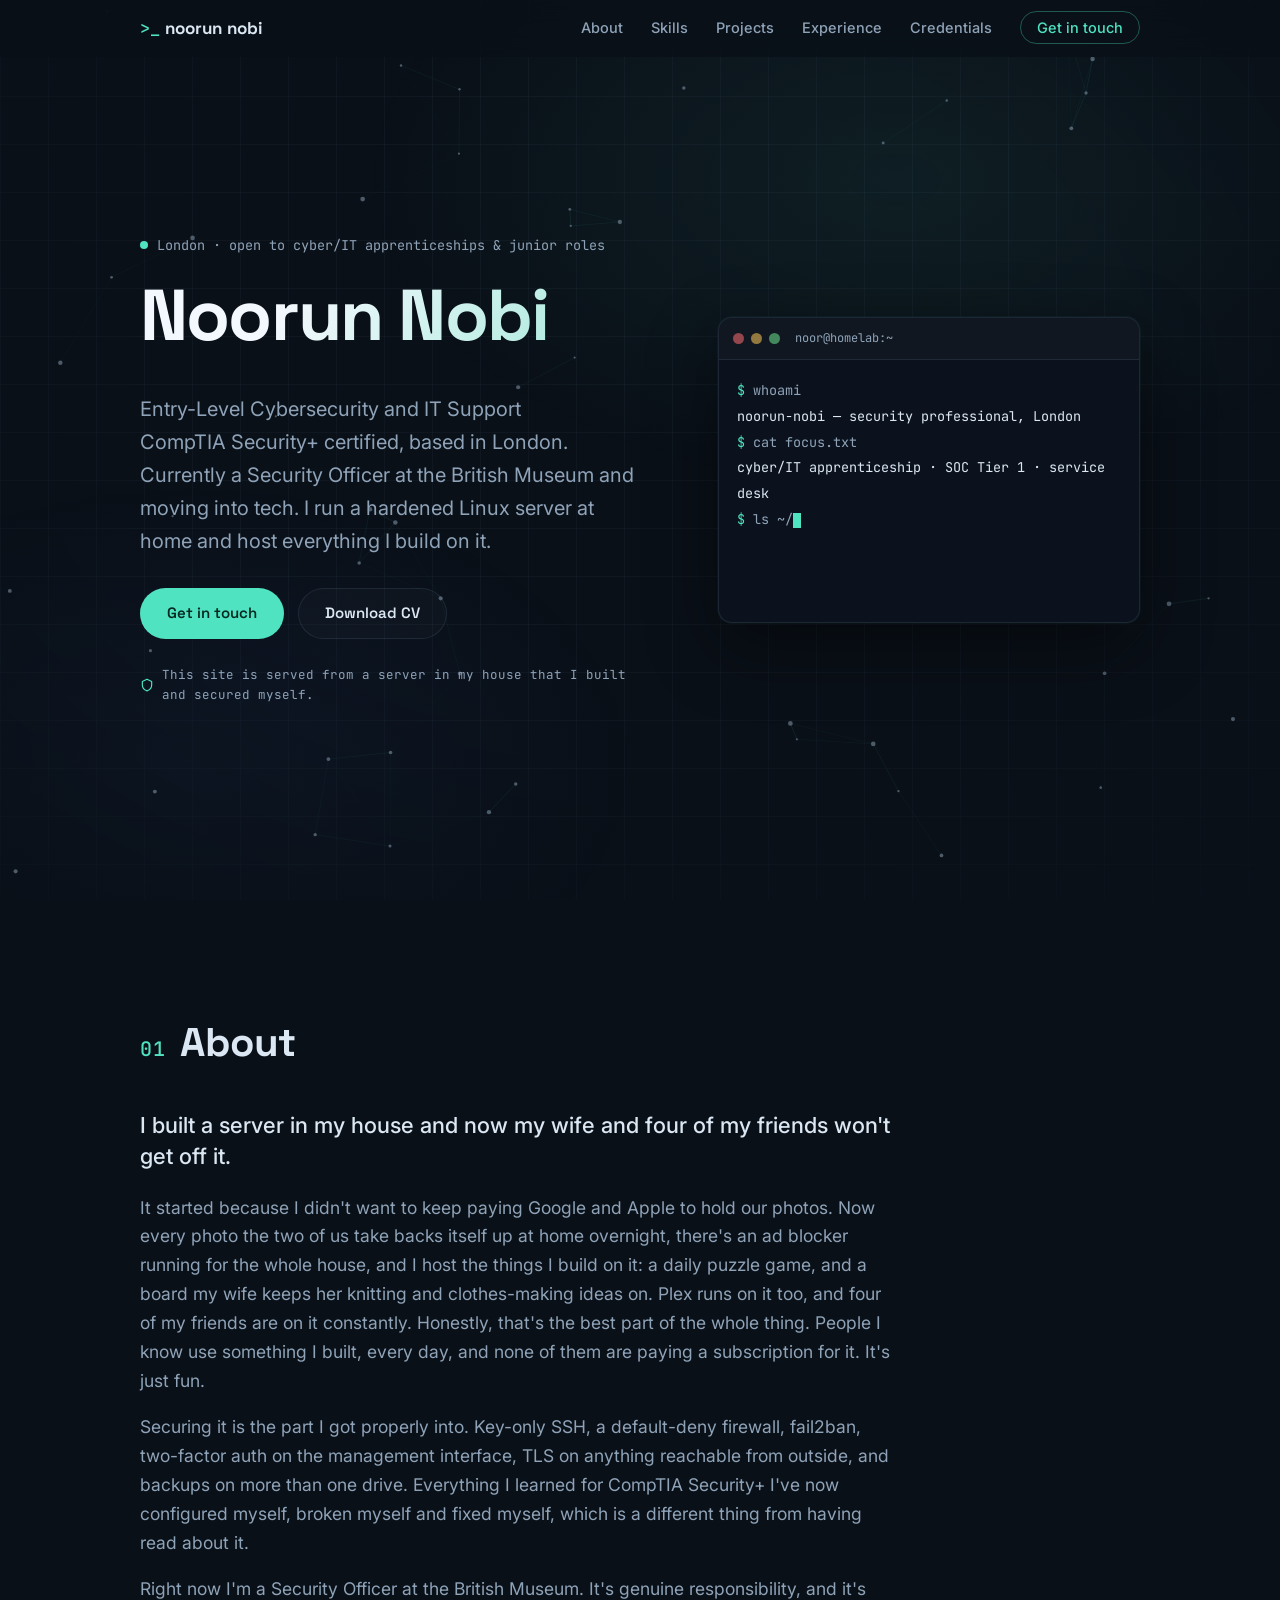
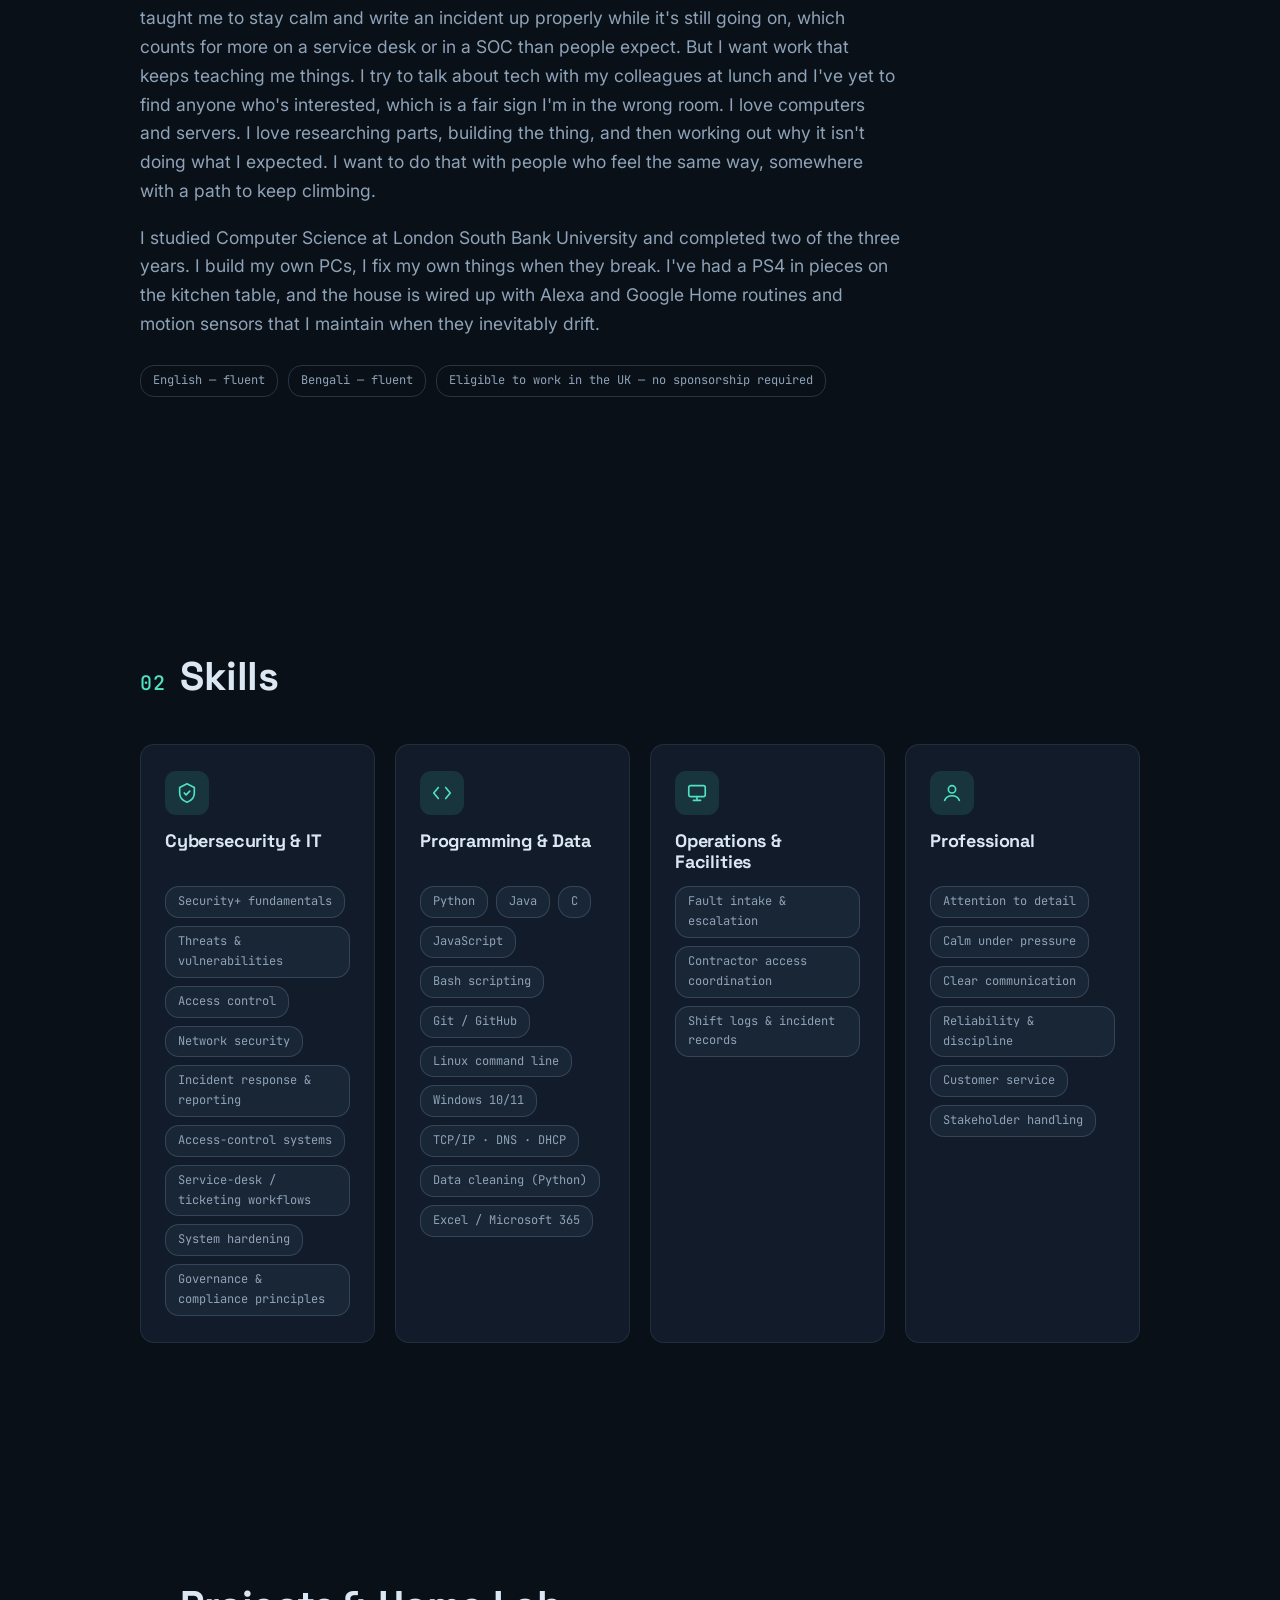
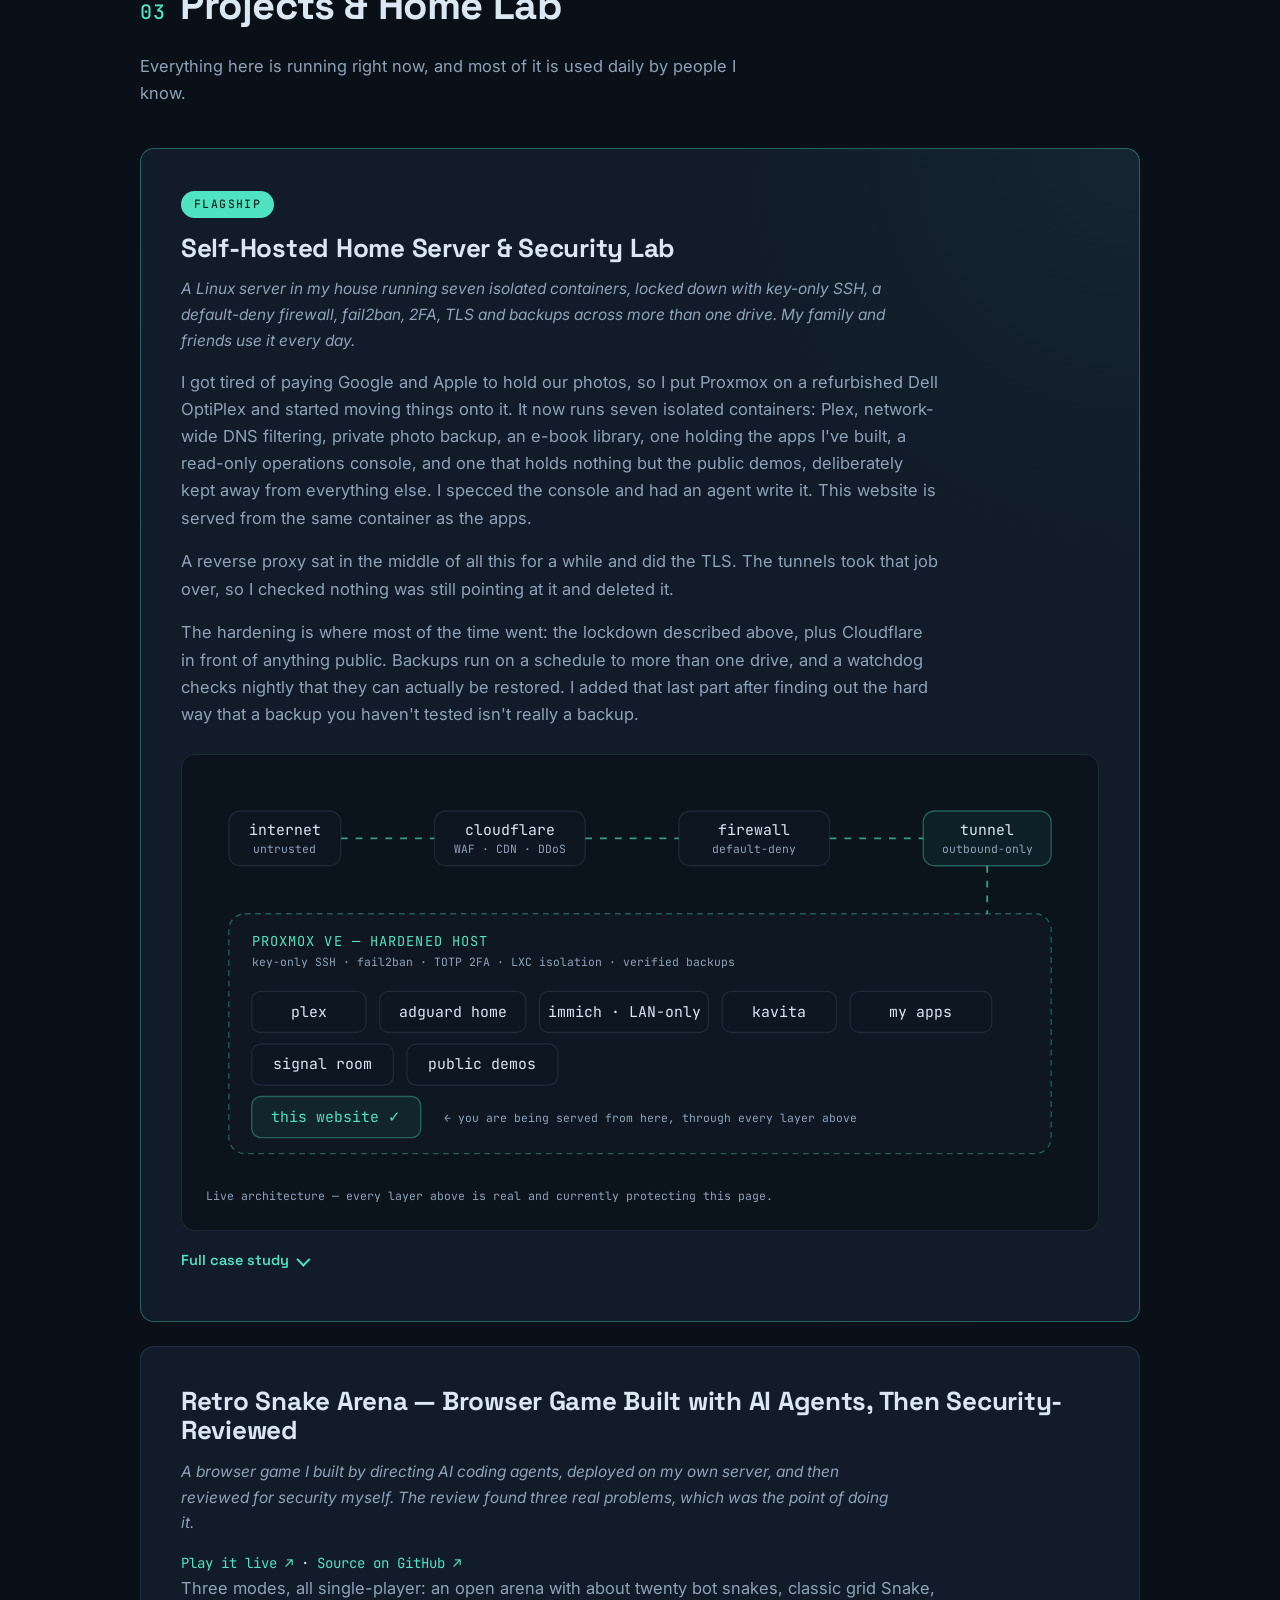
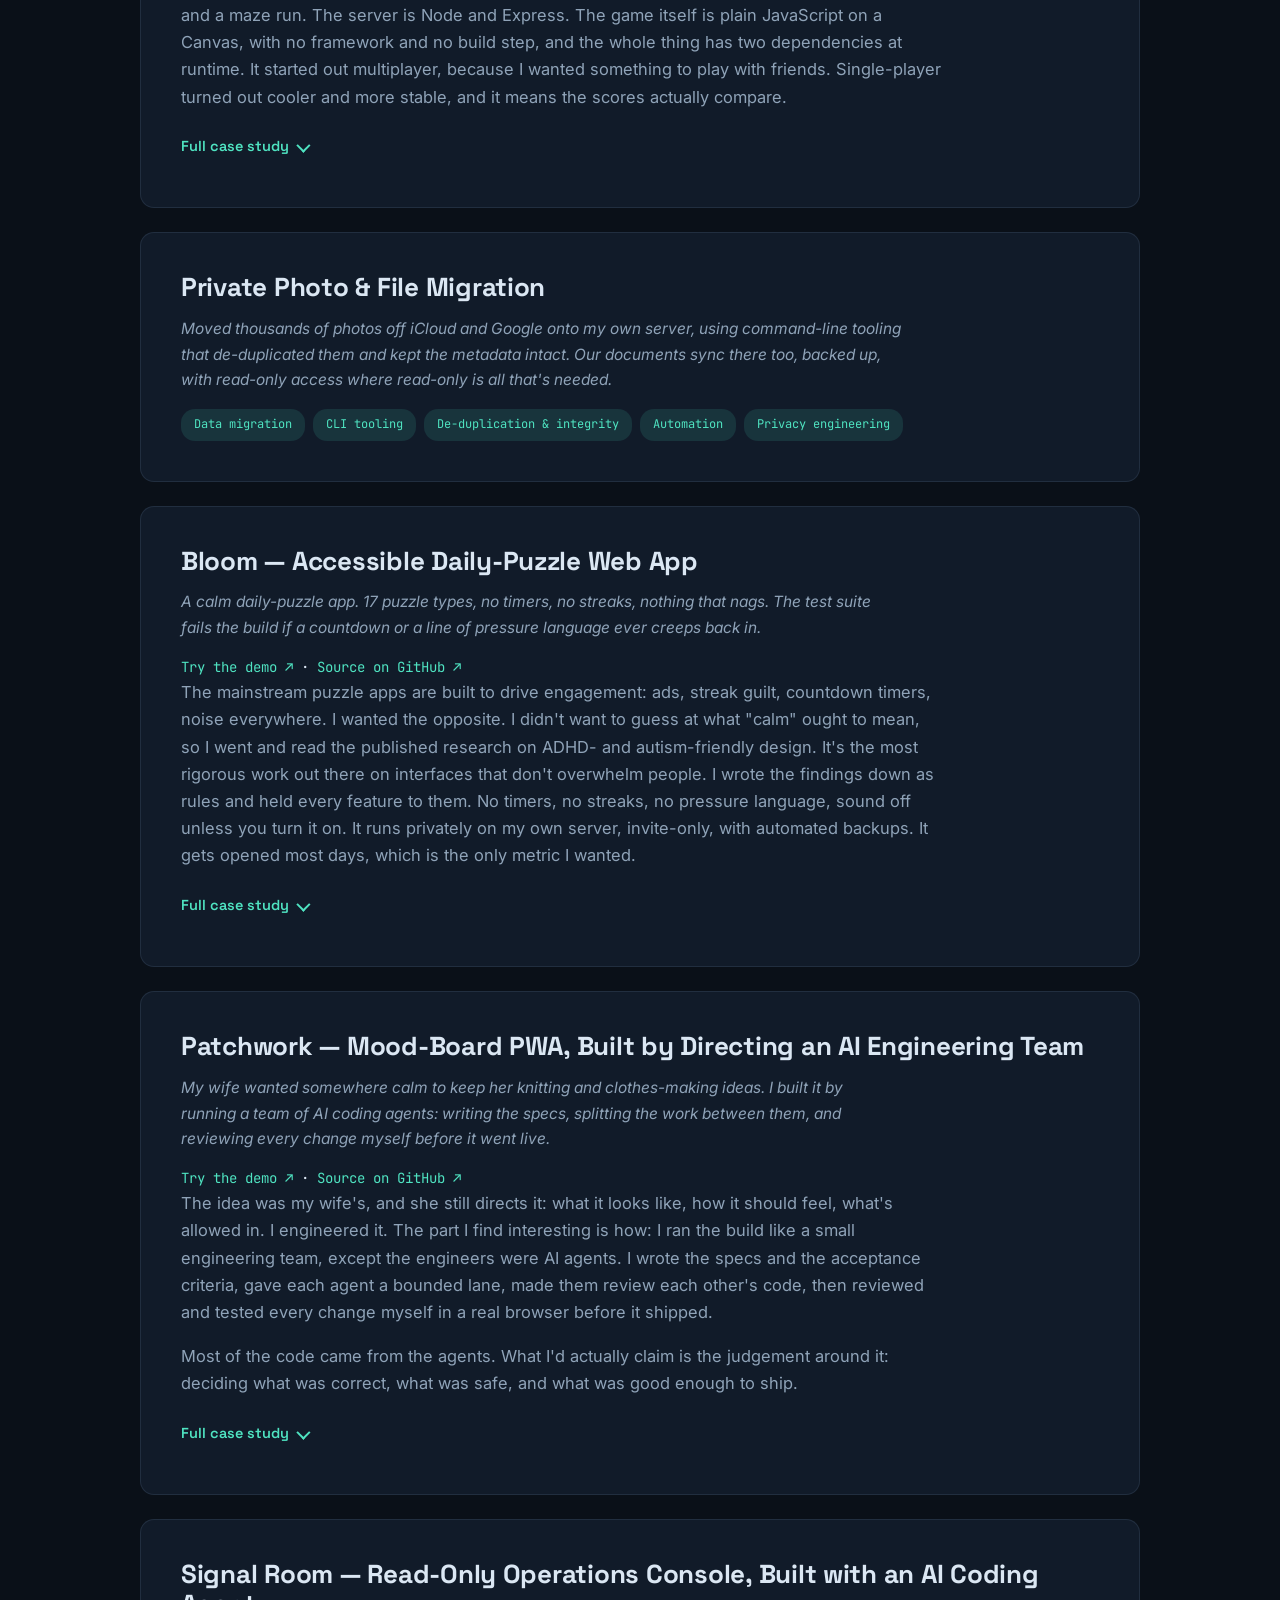
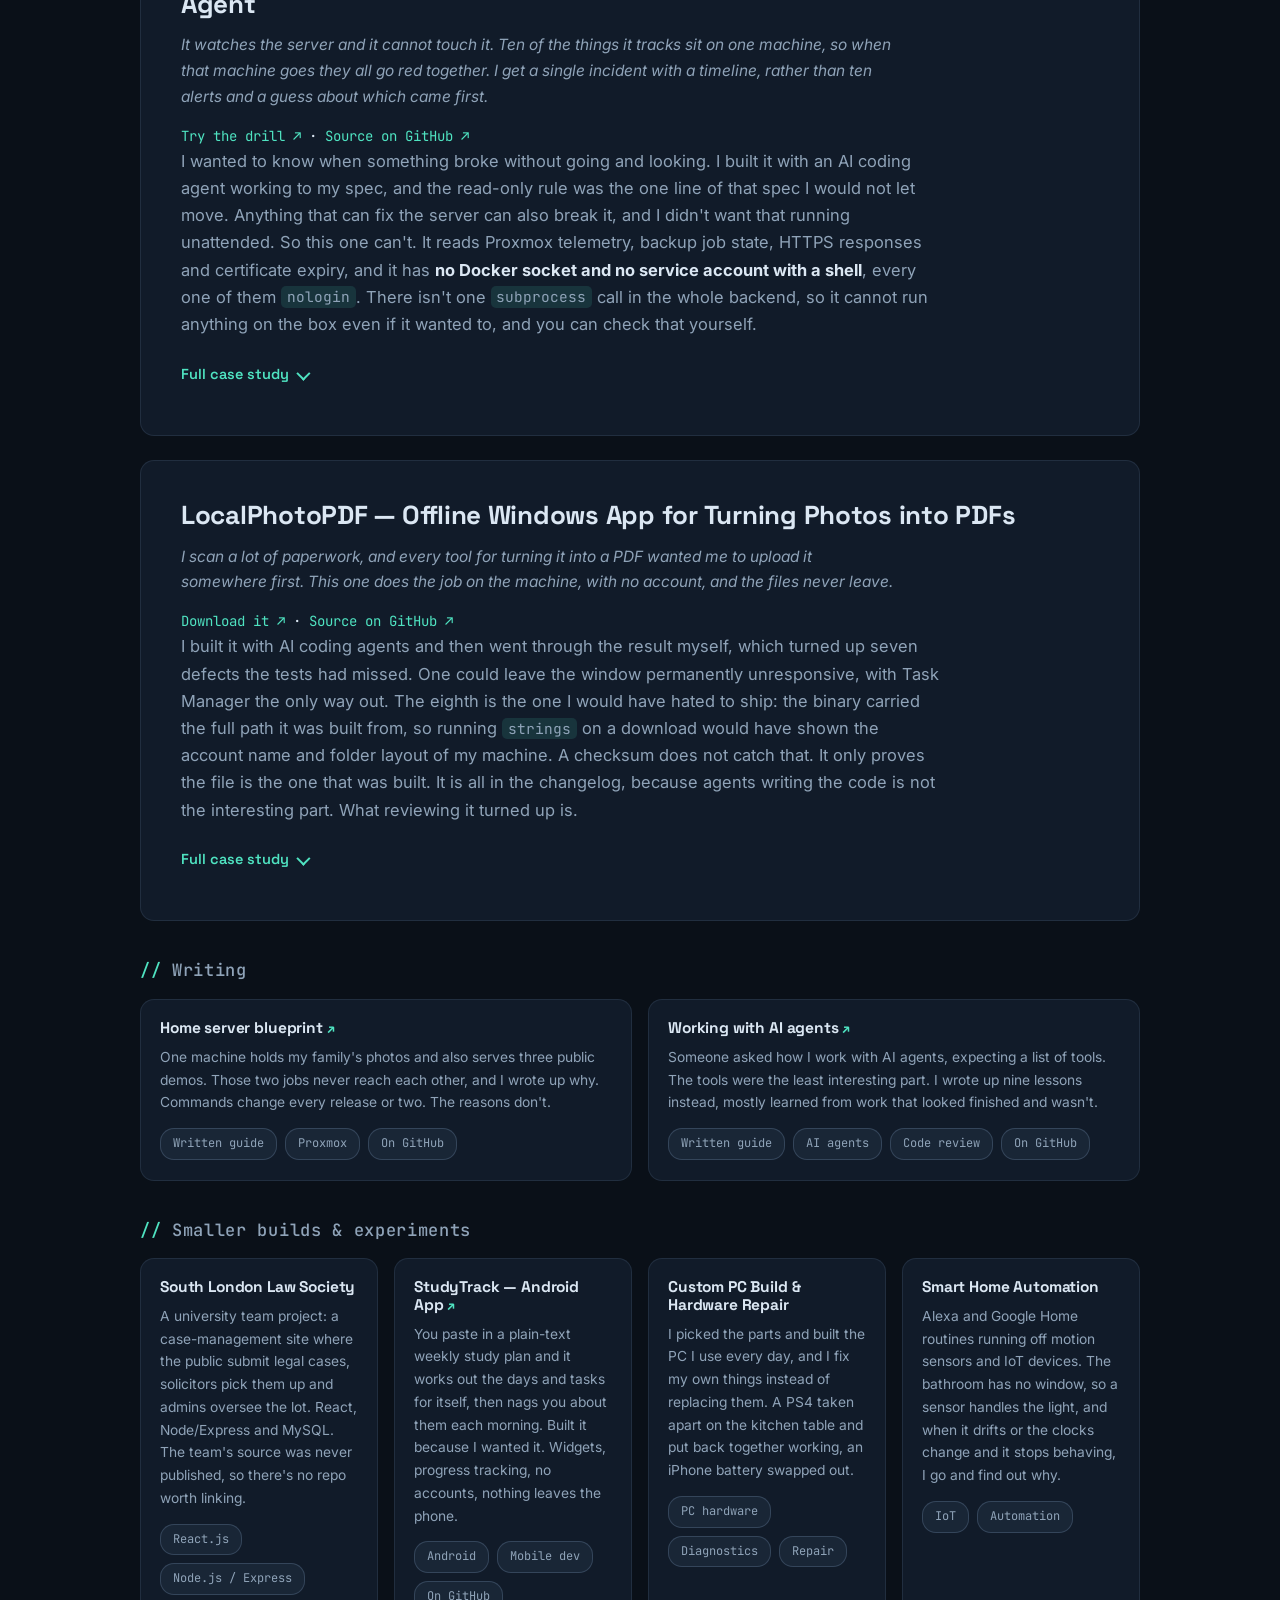
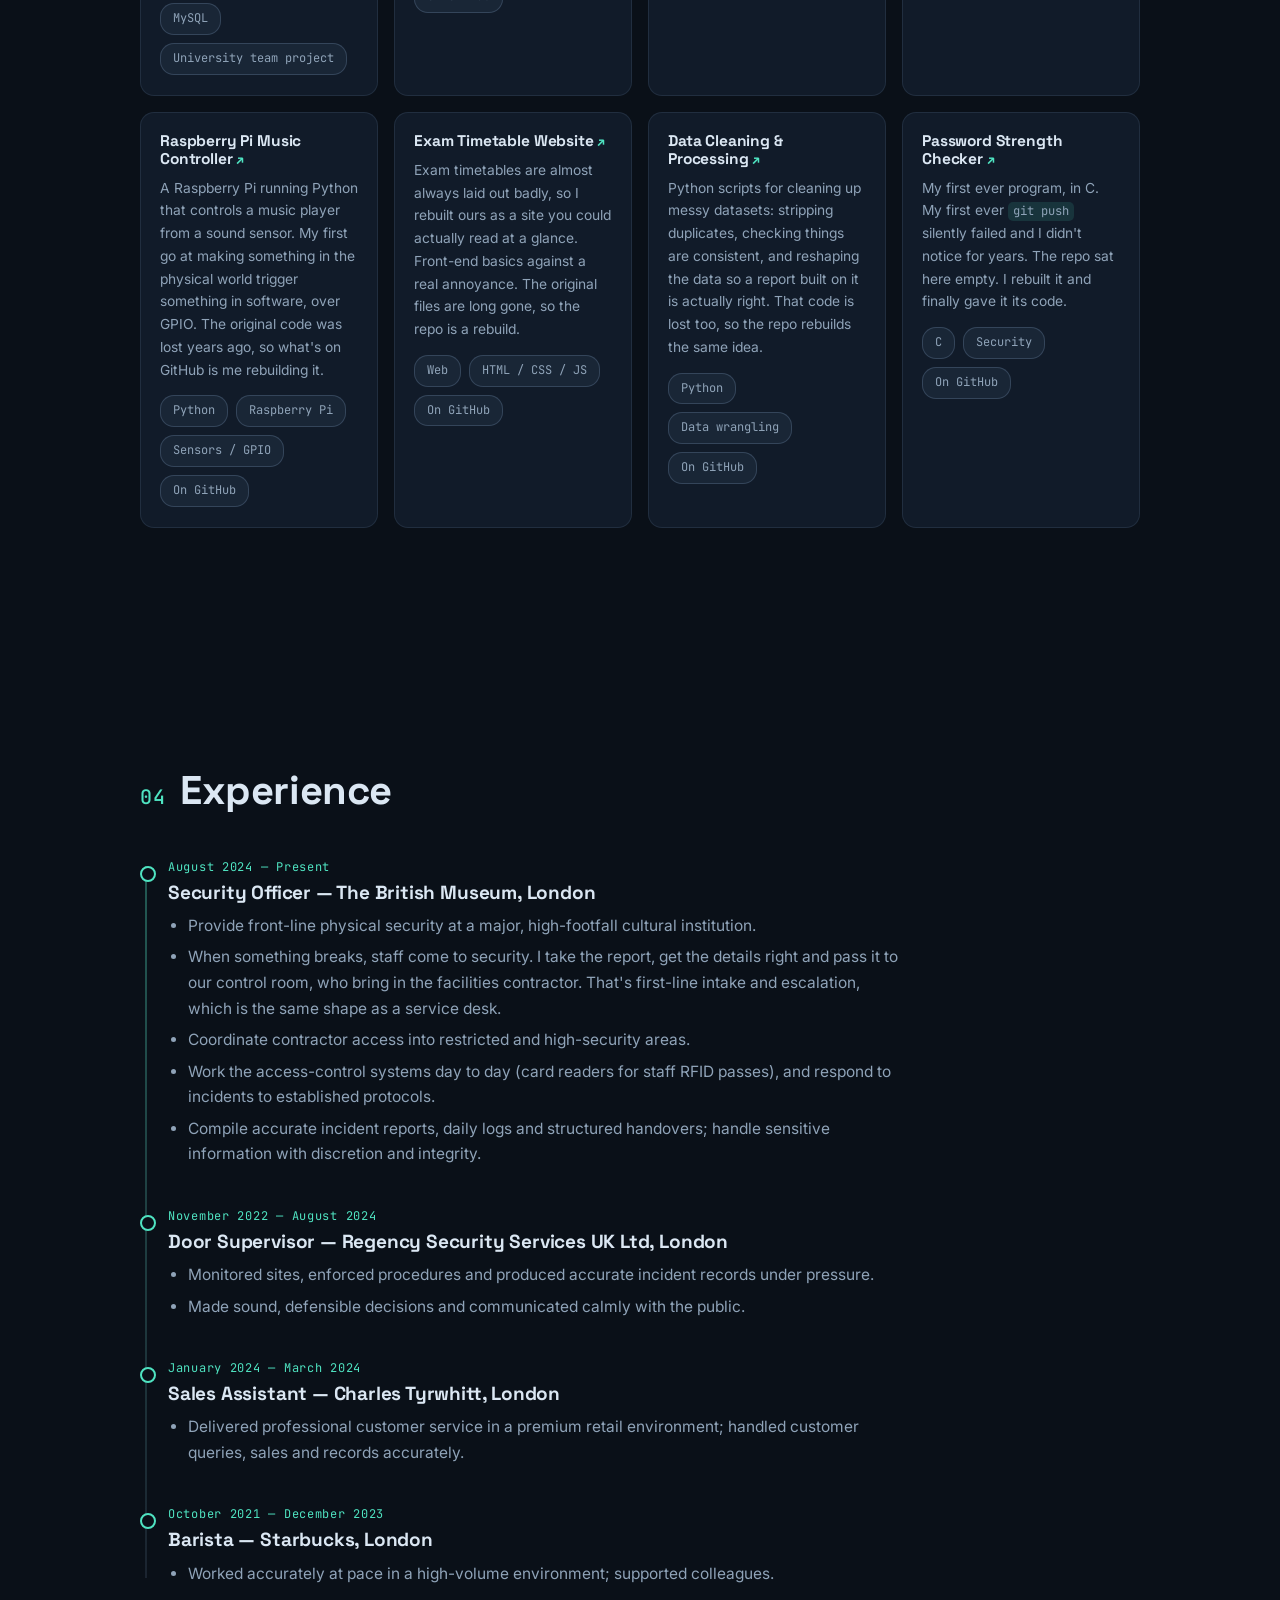
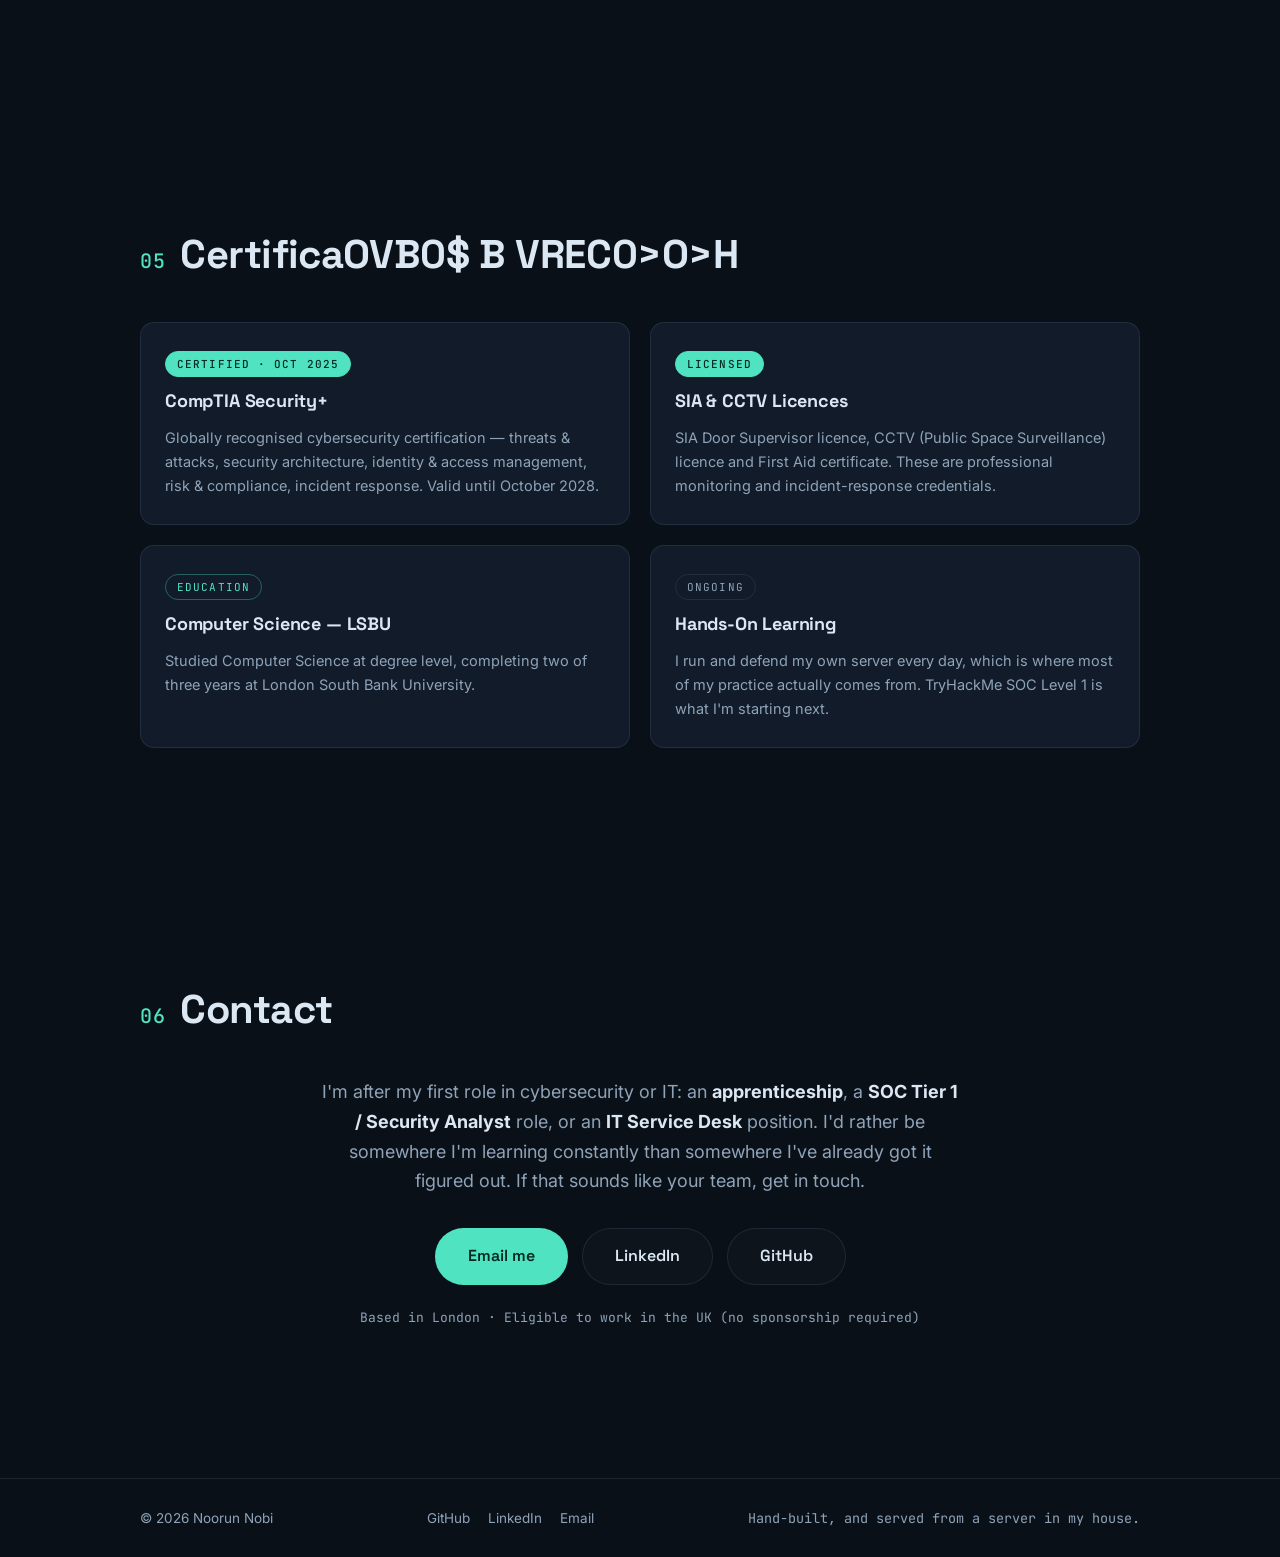
==== commit 2ba2a329: "Say where the one router forward is: Plex remote streaming on 32400 The websites still need no inbou" ====
--- a/site/index.html
+++ b/site/index.html
@@ -179,7 +179,7 @@
           </p>
           <div class="hero__actions reveal-up" style="--d:3">
             <a class="btn btn--primary" href="#contact">Get in touch</a>
-            <a class="btn btn--ghost" href="assets/cv/Noorun-Nobi-CV.pdf?v=20260820" download>Download CV</a>
+            <a class="btn btn--ghost" href="assets/cv/Noorun-Nobi-CV.pdf?v=20261029" download>Download CV</a>
           </div>
           <p class="hero__hosted reveal-up" style="--d:4">
             <svg width="14" height="14" viewBox="0 0 24 24" fill="none" aria-hidden="true"><path d="M12 2L4 6v6c0 5 3.5 8.5 8 10 4.5-1.5 8-5 8-10V6l-8-4z" stroke="currentColor" stroke-width="2" stroke-linejoin="round"/></svg>
@@ -359,7 +359,7 @@
             </p>
           </div>
 
-          <figure class="diagram reveal" role="img" aria-label="Architecture diagram: internet traffic passes through Cloudflare's WAF and CDN, then a default-deny firewall, then a tunnel that only ever dials out, so no inbound port is open. Behind it, a hardened Proxmox host runs seven isolated containers — Plex, AdGuard Home, Immich, Kavita, one holding the apps I've built, a read-only operations console, and one holding only the public demos — plus this website, served from the same container as the apps.">
+          <figure class="diagram reveal" role="img" aria-label="Architecture diagram: internet traffic passes through Cloudflare's WAF and CDN, then a default-deny firewall, then a tunnel that only ever dials out, so this website needs no inbound port. Behind it, a hardened Proxmox host runs seven isolated containers — Plex, AdGuard Home, Immich, Kavita, one holding the apps I've built, a read-only operations console, and one holding only the public demos — plus this website, served from the same container as the apps.">
             <svg class="dia--wide" viewBox="0 0 760 348" xmlns="http://www.w3.org/2000/svg" aria-hidden="true">
               <!-- flow lines -->
               <path class="dia-flow" d="M118 52 H 200"/>
@@ -479,7 +479,7 @@
                 <h4>Security hardening</h4>
                 <ul>
                   <li><strong>Access control:</strong> key-only SSH (passwords disabled), hardened <code>sshd</code>, TOTP 2FA on the management interface, least-privilege read-only API tokens.</li>
-                  <li><strong>Network:</strong> default-DROP host firewall, services restricted to the LAN subnet, unnecessary services disabled. No inbound ports at all. Anything public is reached through outbound-only Cloudflare Tunnels, so there is nothing on the router to forward or to find.</li>
+                  <li><strong>Network:</strong> default-DROP host firewall, services restricted to the LAN subnet, unnecessary services disabled. The websites and demos are reached through outbound-only Cloudflare Tunnels, so none of them needs a port forward. The one forward left on the router is 32400, for Plex remote streaming.</li>
                   <li><strong>Intrusion prevention:</strong> fail2ban auto-bans brute-force attempts, and I review the logs.</li>
                   <li><strong>Perimeter:</strong> Cloudflare sits in front and hides the home IP, and its DDoS protection is always on. TLS is terminated there, so the origin has no certificate to renew and no port open to present one on. The tunnel only ever dials out. The demo containers do their own connection limiting at the origin.</li>
                   <li><strong>Data &amp; endpoint:</strong> BitLocker full-disk encryption on the workstation I administer the server from, and credentials kept out of scripts and configs.</li>
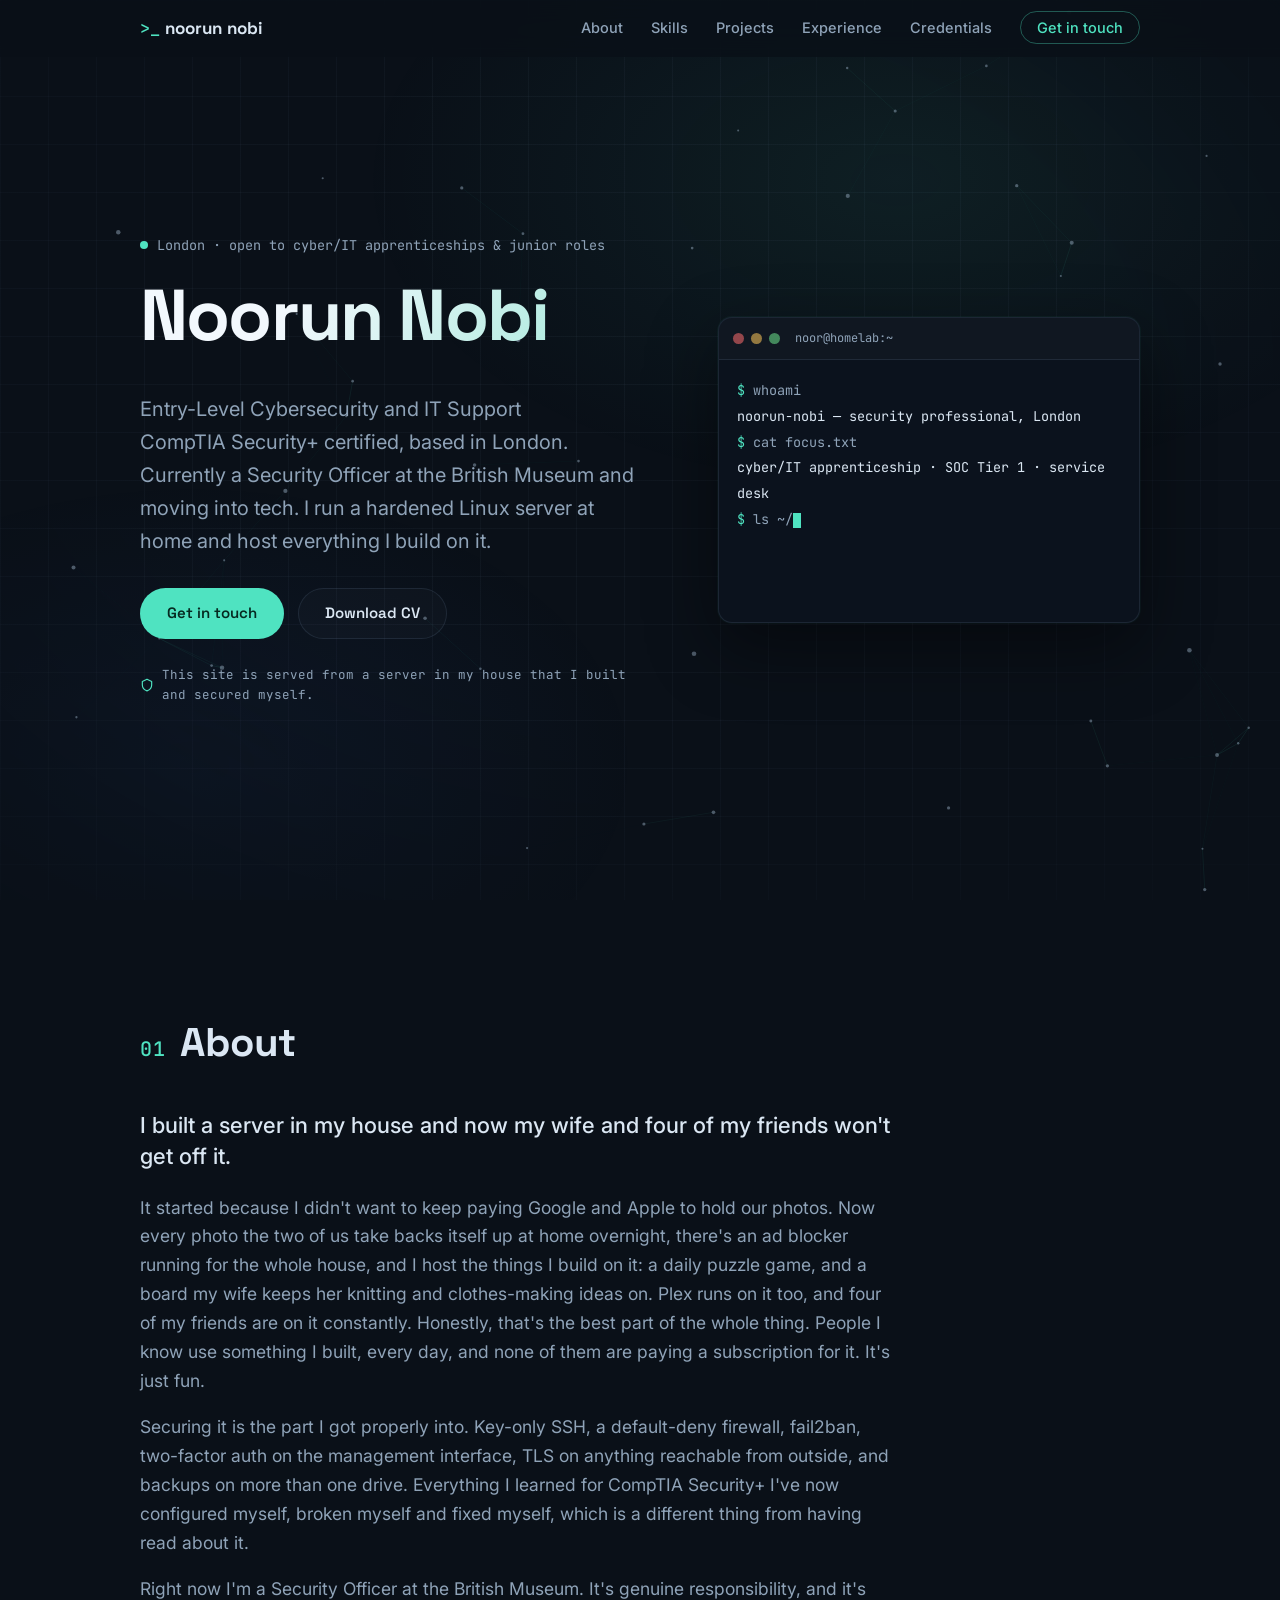
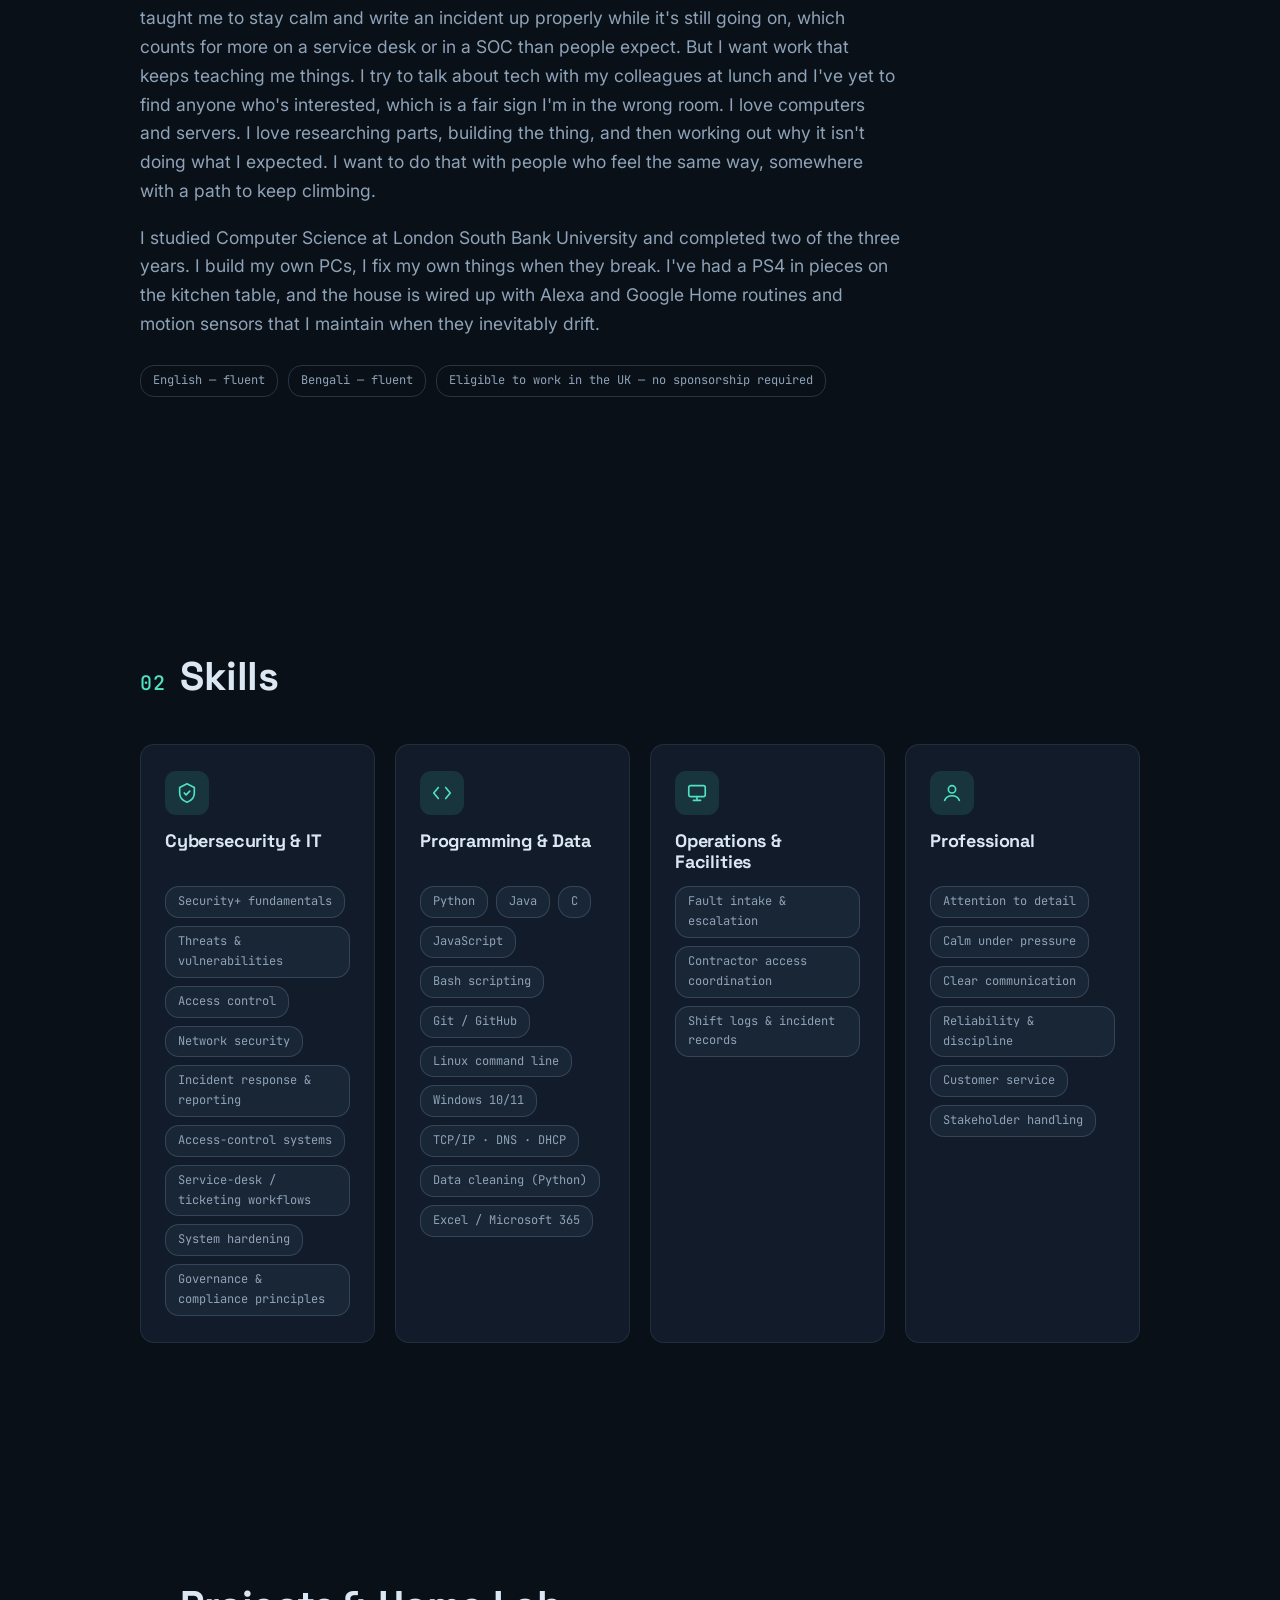
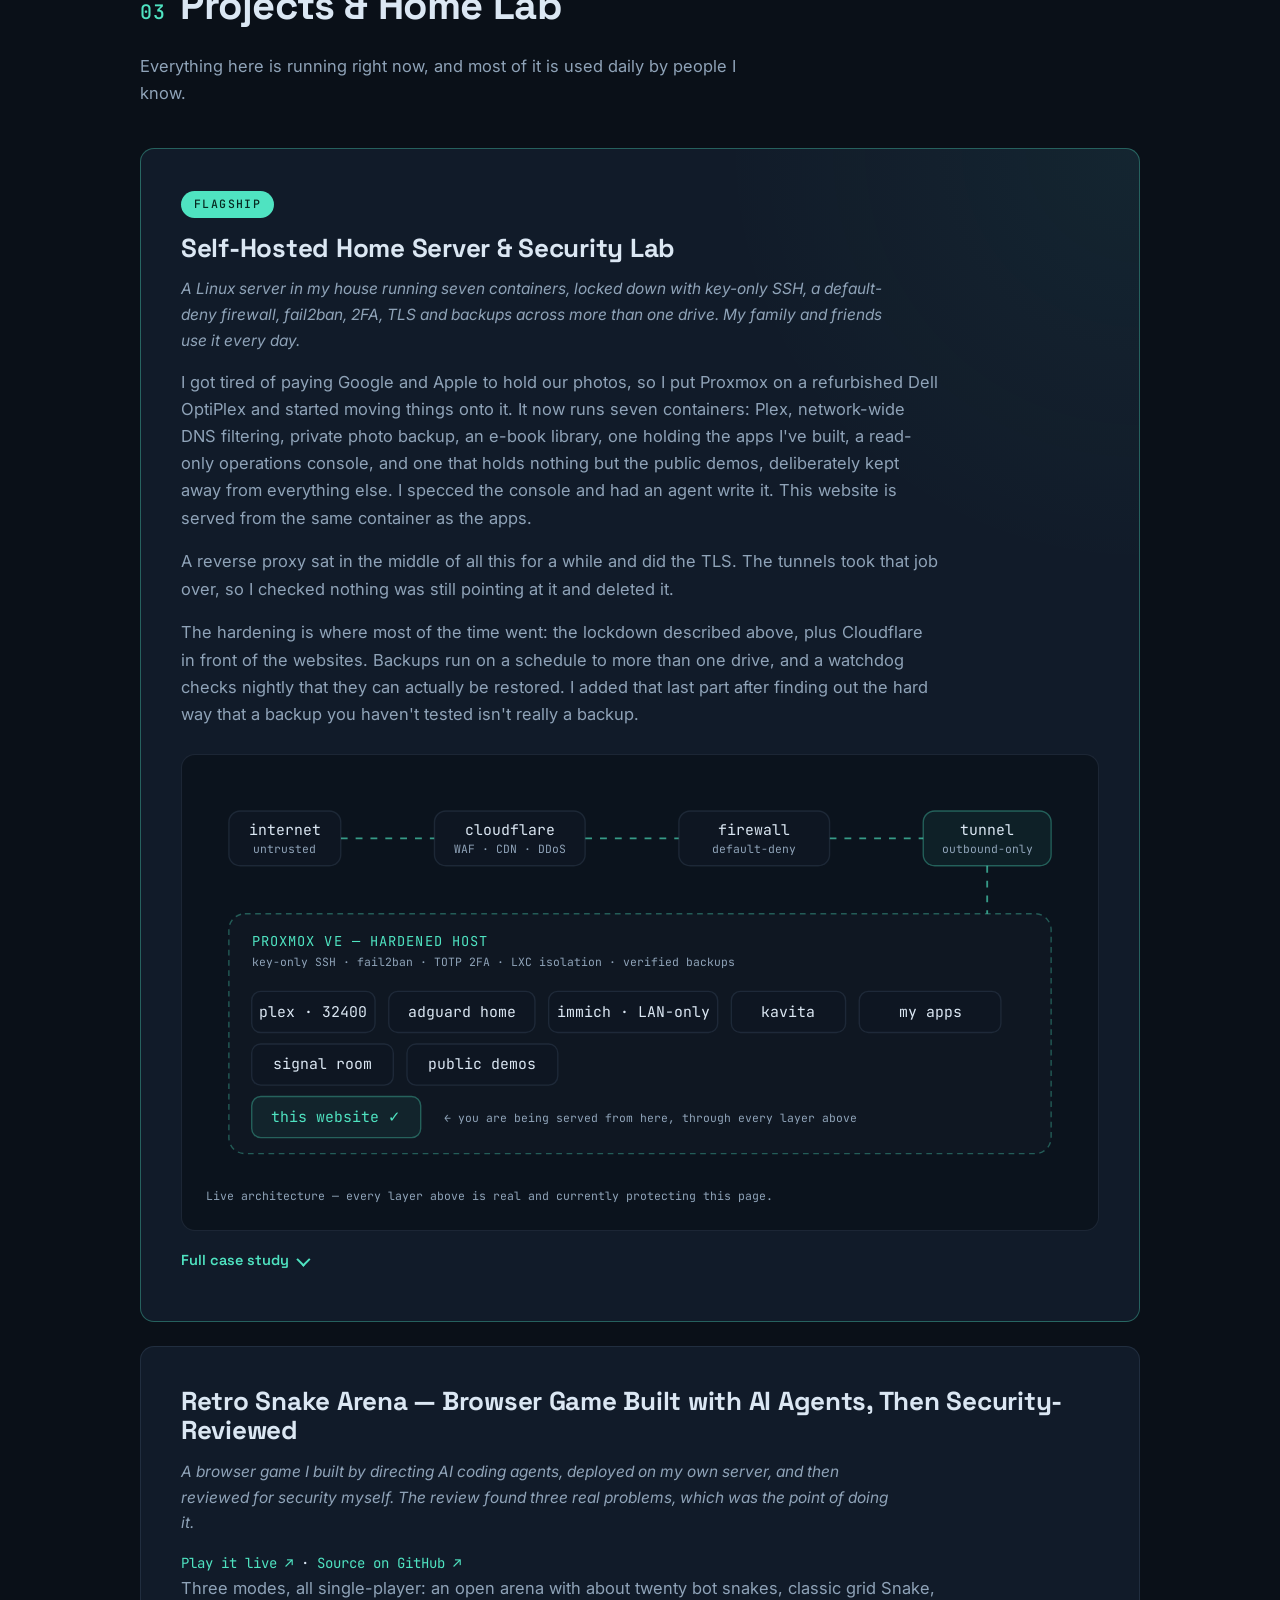
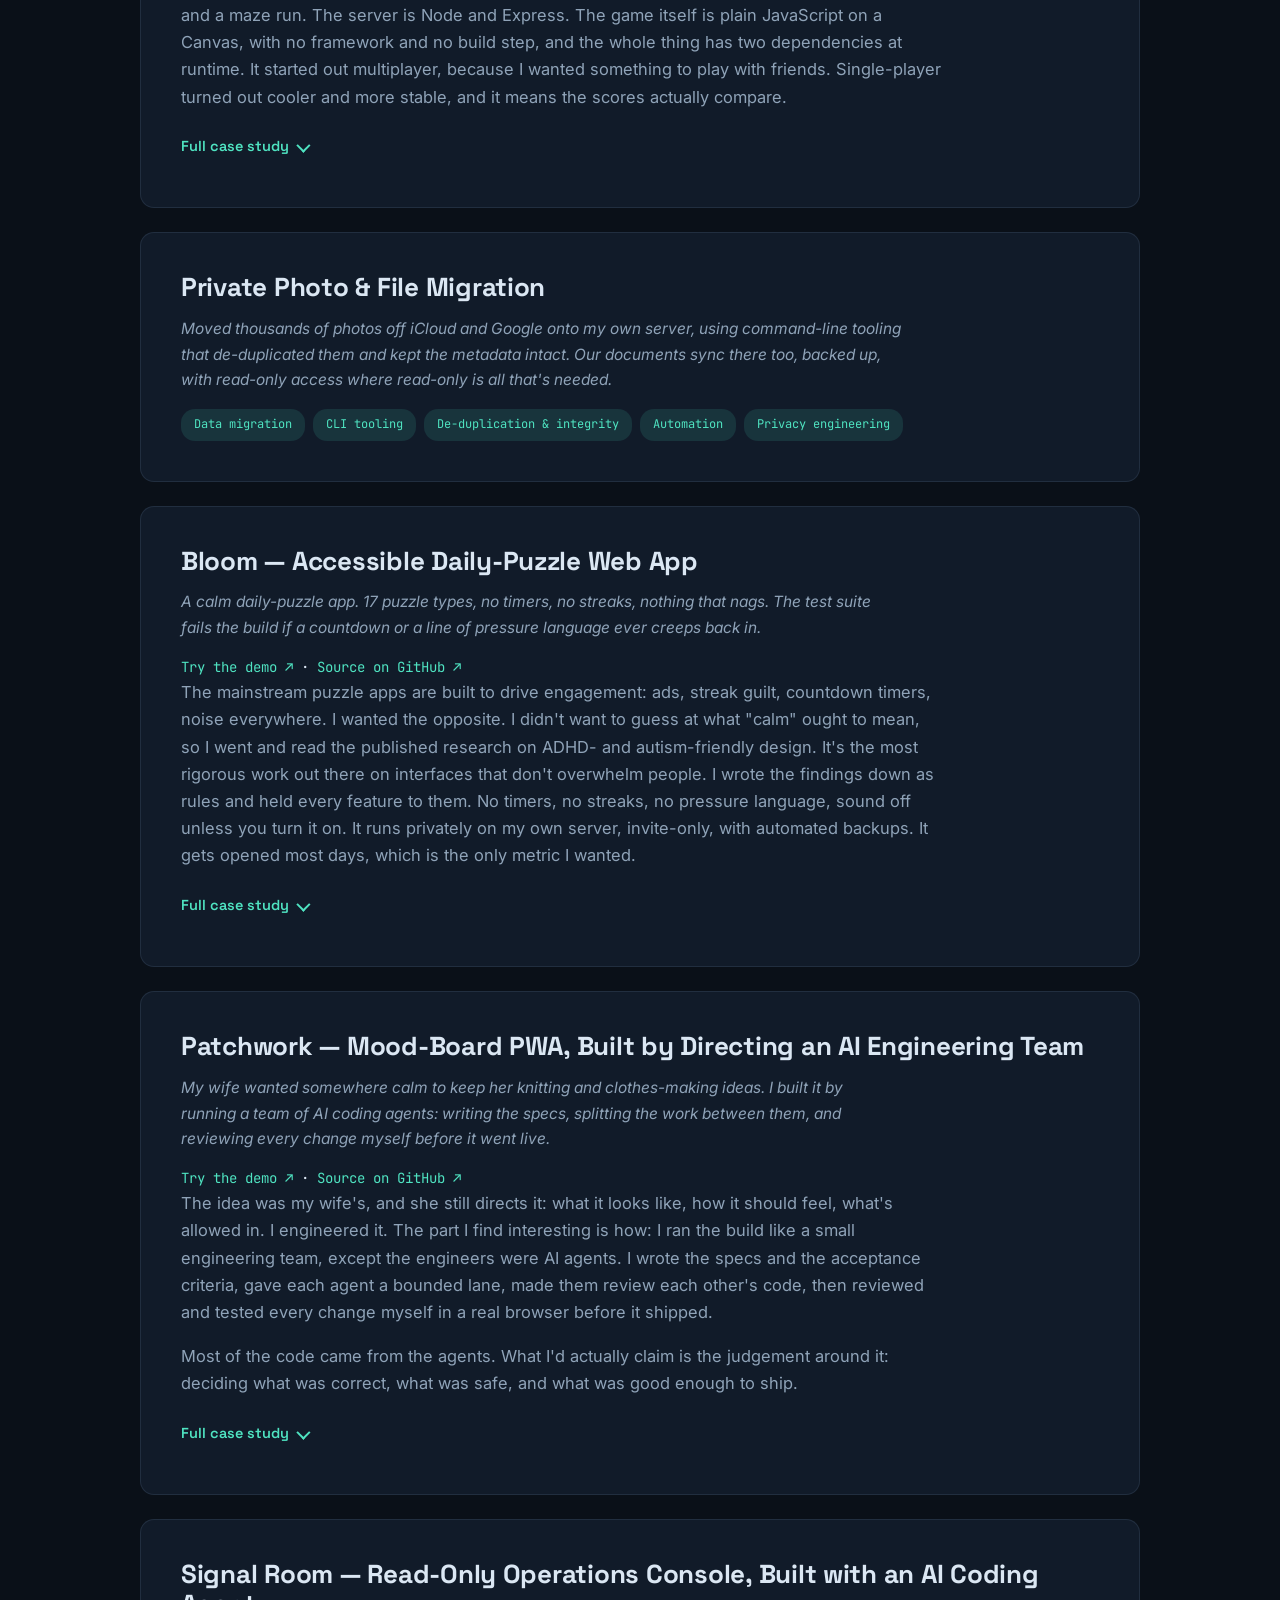
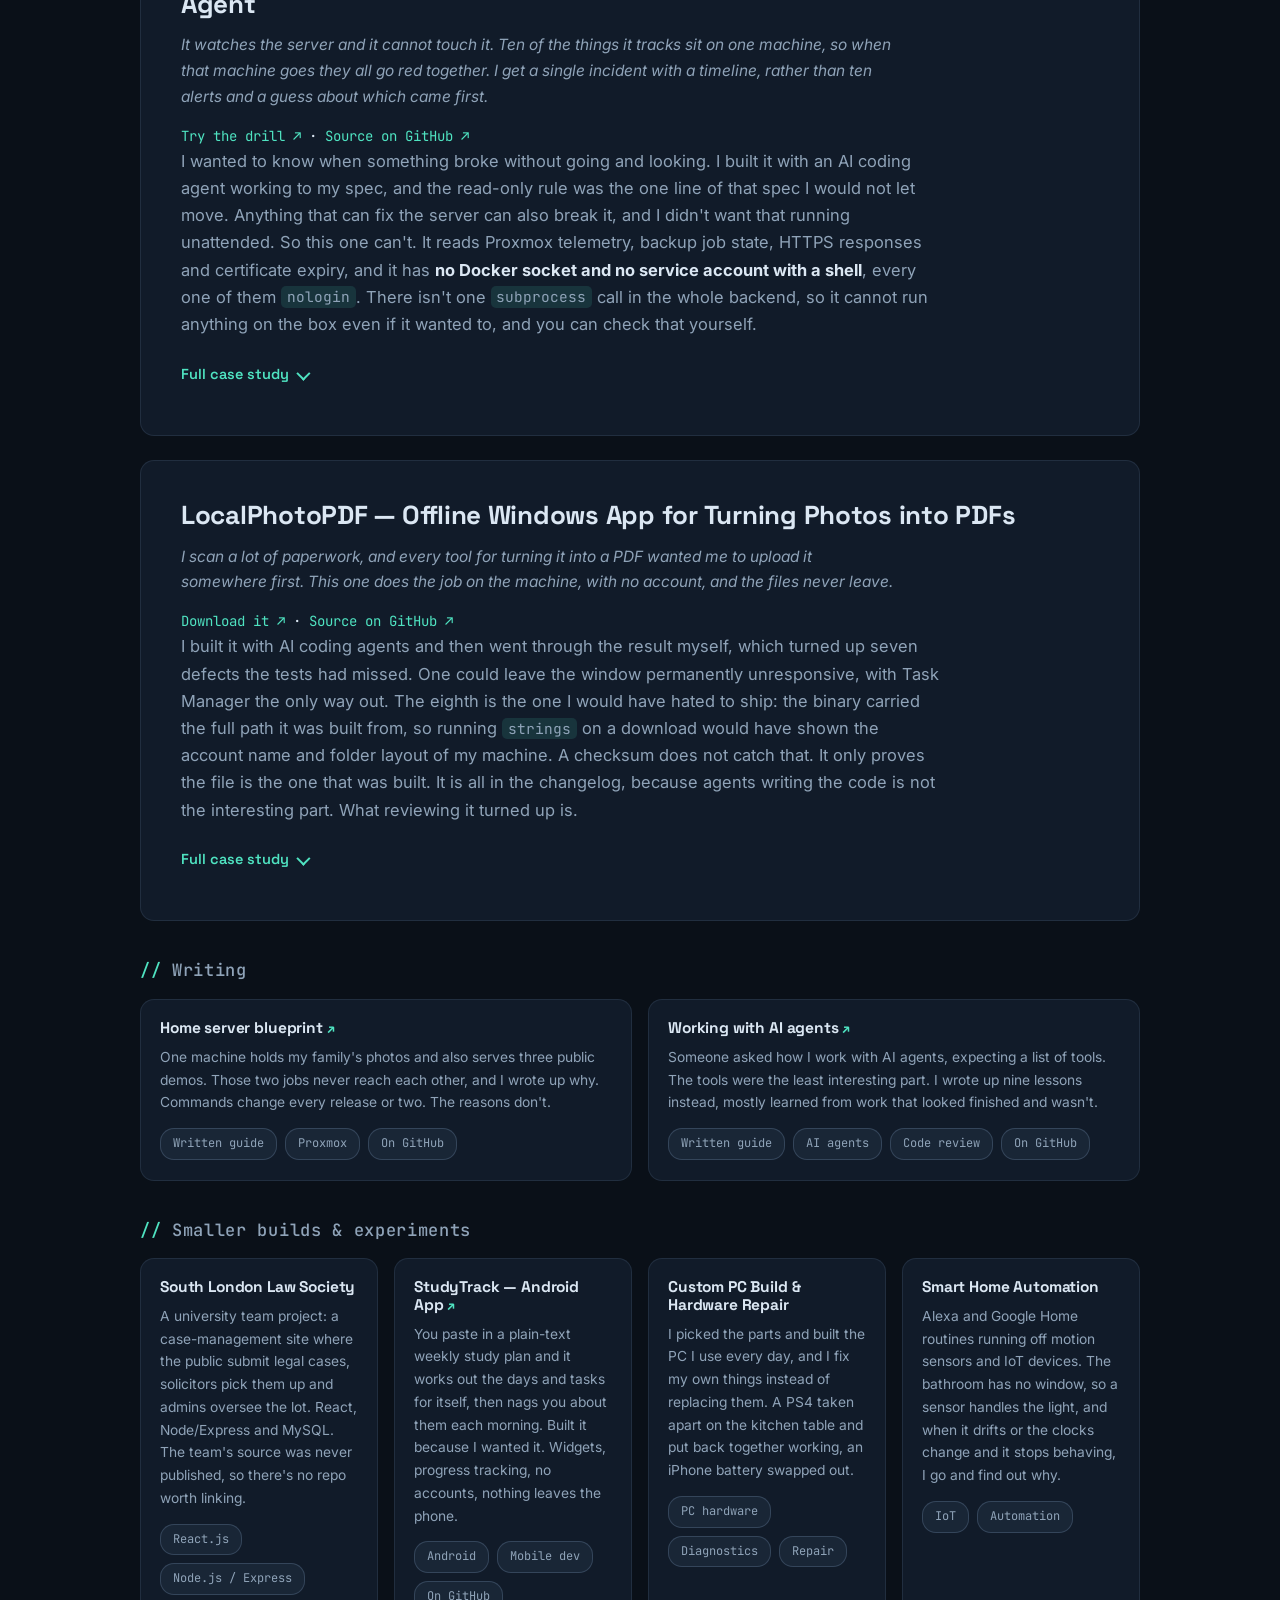
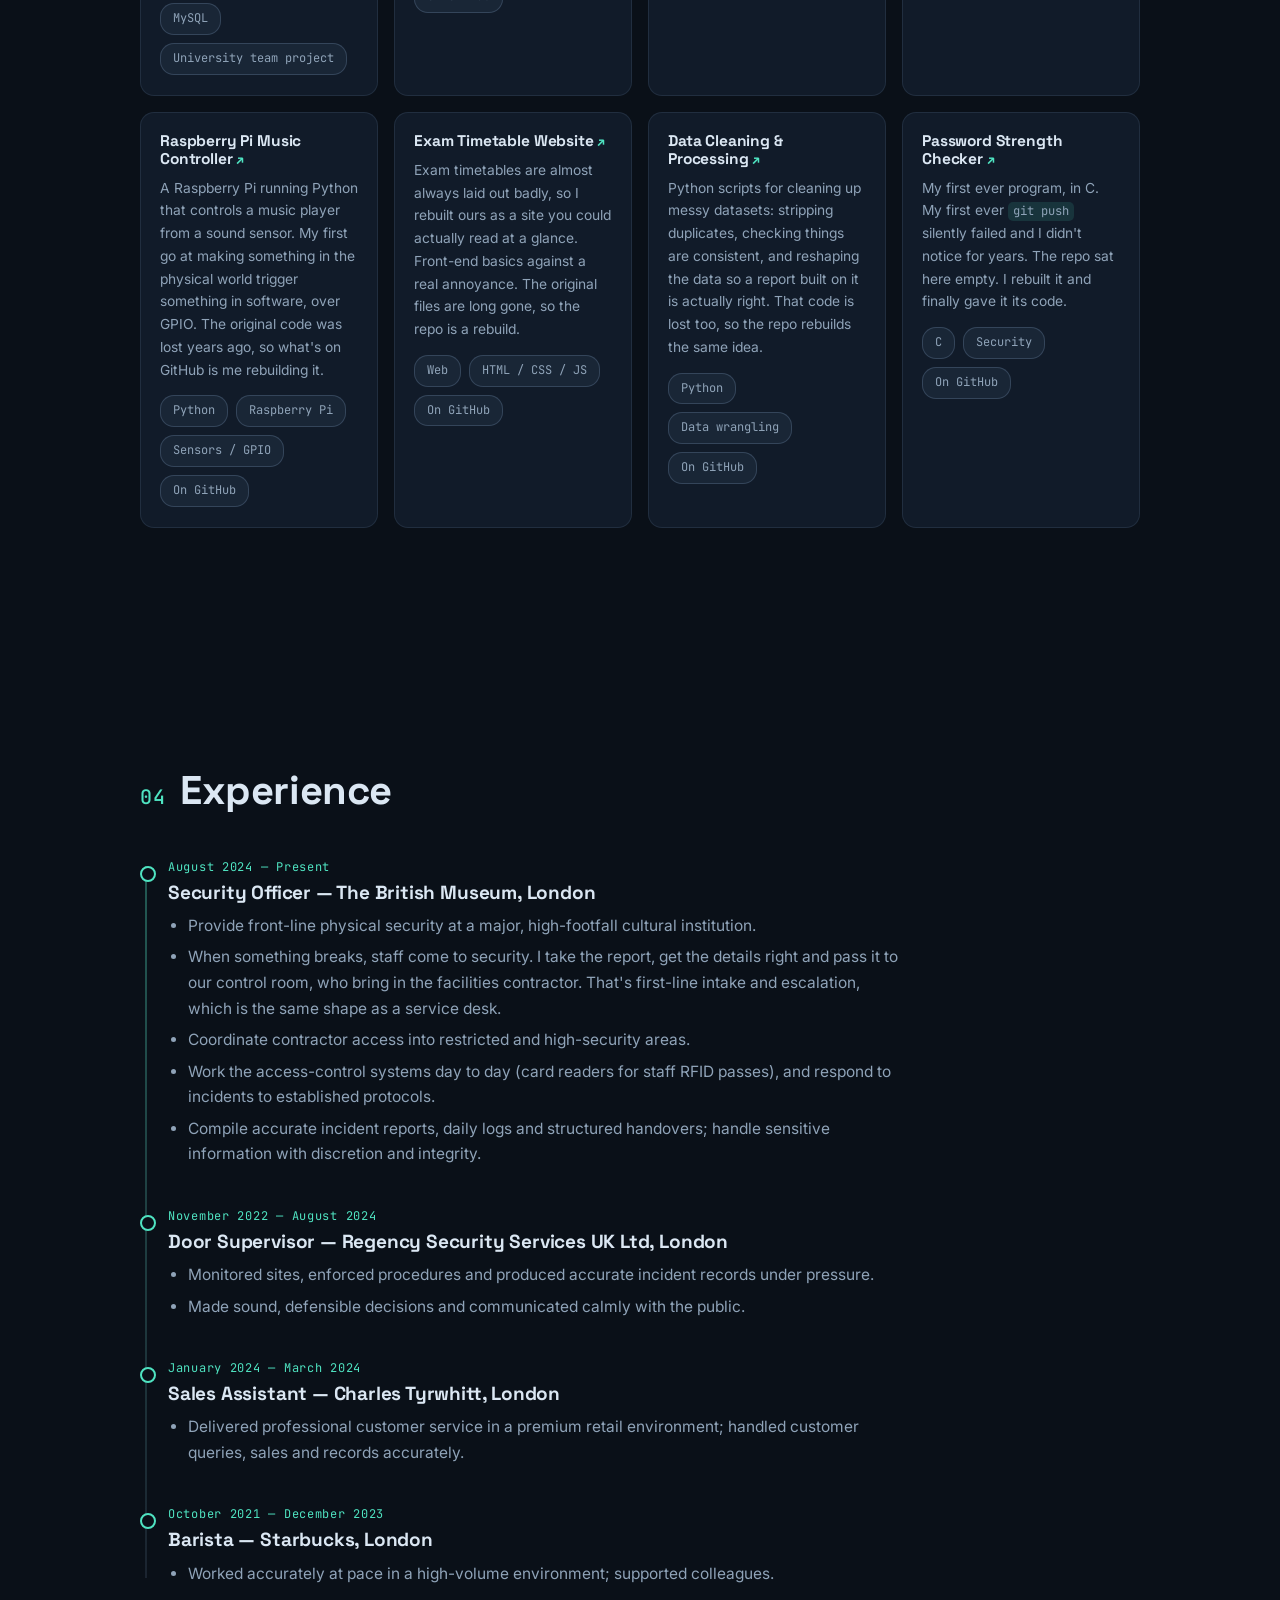
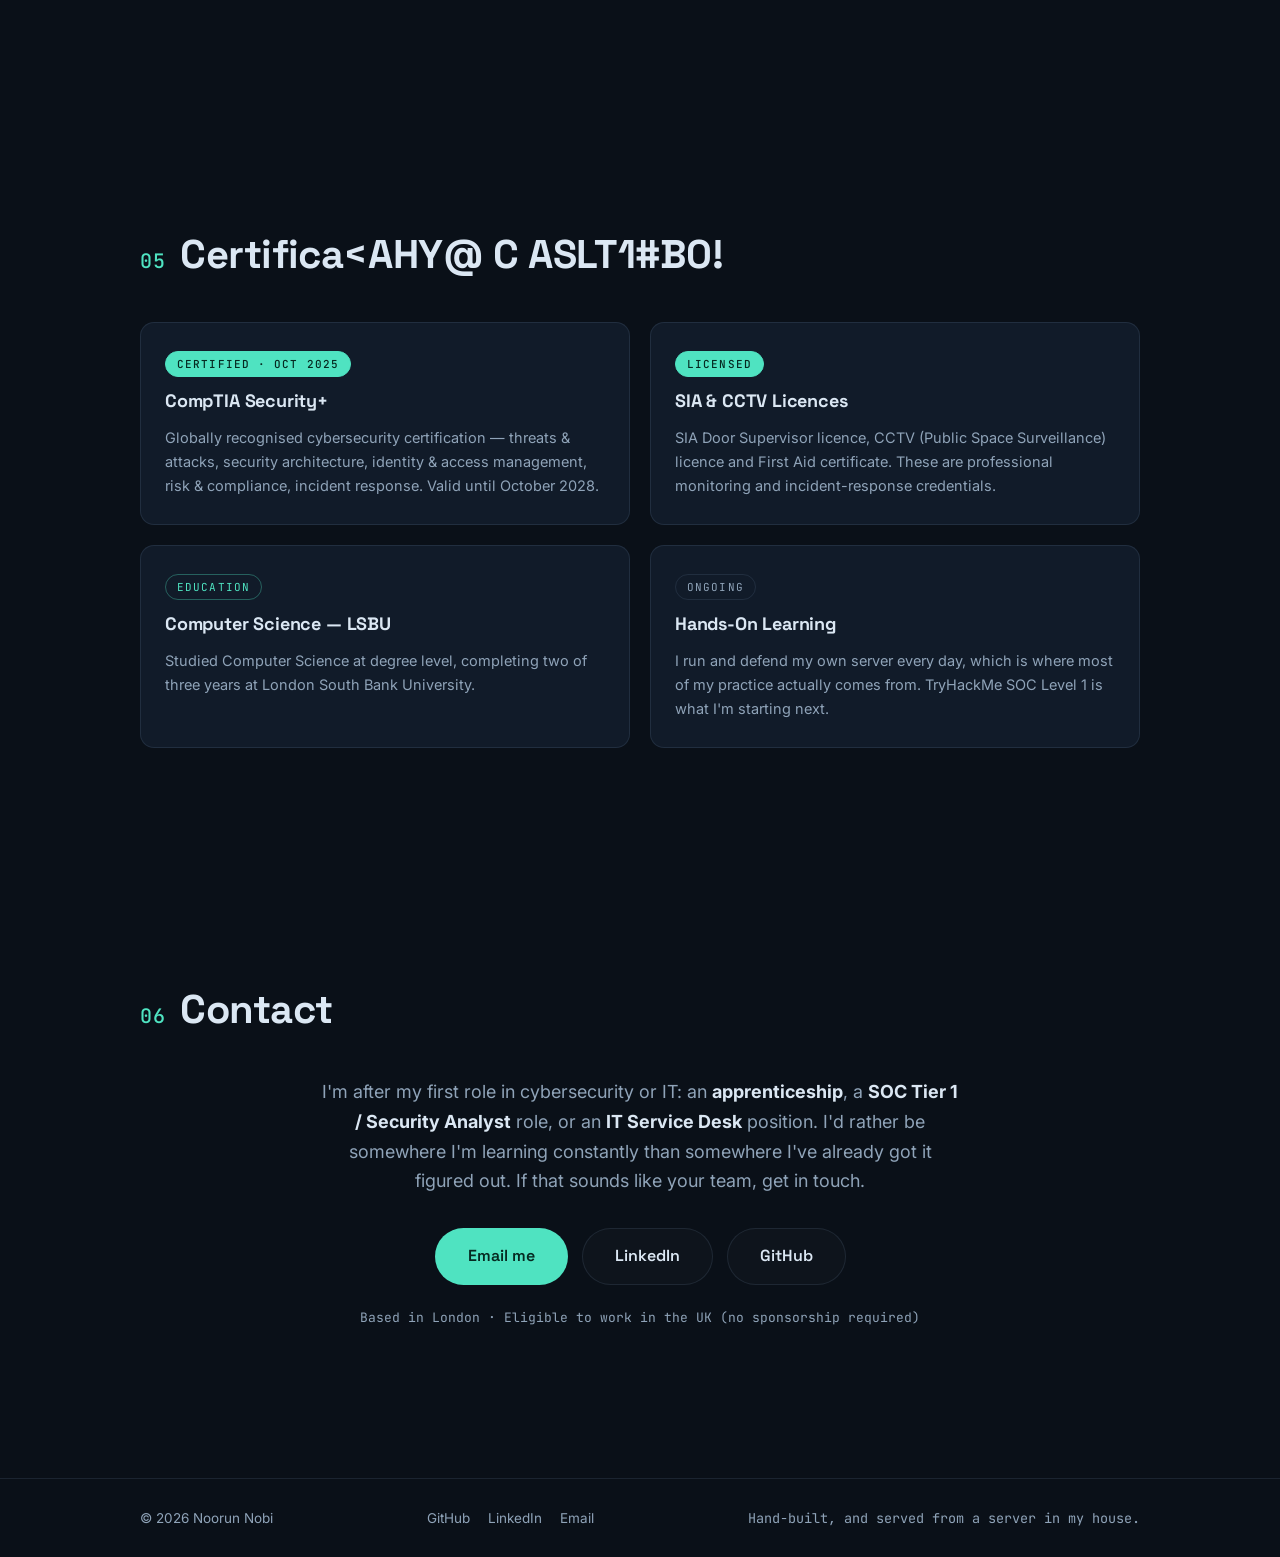
==== commit 2d883736: "Second pass on the server copy: what Cloudflare hides, where Plex comes in, and fewer overclaims Dro" ====
--- a/site/index.html
+++ b/site/index.html
@@ -330,7 +330,7 @@
             <span class="project__badge">Flagship</span>
             <h3>Self-Hosted Home Server &amp; Security Lab</h3>
             <p class="project__oneliner">
-              A Linux server in my house running seven isolated containers, locked down with key-only
+              A Linux server in my house running seven containers, locked down with key-only
               SSH, a default-deny firewall, fail2ban, 2FA, TLS and backups across more than one
               drive. My family and friends use it every day.
             </p>
@@ -338,7 +338,7 @@
           <div class="project__summary">
             <p>
               I got tired of paying Google and Apple to hold our photos, so I put Proxmox on a
-              refurbished Dell OptiPlex and started moving things onto it. It now runs seven isolated
+              refurbished Dell OptiPlex and started moving things onto it. It now runs seven
               containers: Plex, network-wide DNS filtering, private photo backup, an e-book library,
               one holding the apps I've built, a read-only operations console, and one that holds
               nothing but the public demos, deliberately kept away from everything else. I specced
@@ -352,14 +352,14 @@
             </p>
             <p>
               The hardening is where most of the time went: the lockdown described above, plus
-              Cloudflare in front of anything public. Backups run on a schedule to
+              Cloudflare in front of the websites. Backups run on a schedule to
               more than one drive, and a watchdog checks nightly that they can actually be restored.
               I added that last part after finding out the hard way that a backup you haven't tested
               isn't really a backup.
             </p>
           </div>
 
-          <figure class="diagram reveal" role="img" aria-label="Architecture diagram: internet traffic passes through Cloudflare's WAF and CDN, then a default-deny firewall, then a tunnel that only ever dials out, so this website needs no inbound port. Behind it, a hardened Proxmox host runs seven isolated containers — Plex, AdGuard Home, Immich, Kavita, one holding the apps I've built, a read-only operations console, and one holding only the public demos — plus this website, served from the same container as the apps.">
+          <figure class="diagram reveal" role="img" aria-label="Architecture diagram: internet traffic passes through Cloudflare's WAF and CDN, then a default-deny firewall, then a tunnel that only ever dials out, so this website needs no inbound port. Behind it, a hardened Proxmox host runs seven containers: Plex, which streams outside the house on port 32400, AdGuard Home, Immich, Kavita, one holding the apps I've built, a read-only operations console, and one holding only the public demos. This website is served from the same container as the apps.">
             <svg class="dia--wide" viewBox="0 0 760 348" xmlns="http://www.w3.org/2000/svg" aria-hidden="true">
               <!-- flow lines -->
               <path class="dia-flow" d="M118 52 H 200"/>
@@ -394,11 +394,11 @@
                 <text x="40" y="164" class="dia-sub">key-only SSH · fail2ban · TOTP 2FA · LXC isolation · verified backups</text>
               </g>
               <!-- service chips -->
-              <g class="dia-chip"><rect x="40" y="186" width="100" height="36" rx="8"/><text x="90" y="208" text-anchor="middle">plex</text></g>
-              <g class="dia-chip"><rect x="152" y="186" width="128" height="36" rx="8"/><text x="216" y="208" text-anchor="middle">adguard home</text></g>
-              <g class="dia-chip"><rect x="292" y="186" width="148" height="36" rx="8"/><text x="366" y="208" text-anchor="middle">immich · LAN-only</text></g>
-              <g class="dia-chip"><rect x="452" y="186" width="100" height="36" rx="8"/><text x="502" y="208" text-anchor="middle">kavita</text></g>
-              <g class="dia-chip"><rect x="564" y="186" width="124" height="36" rx="8"/><text x="626" y="208" text-anchor="middle">my apps</text></g>
+              <g class="dia-chip"><rect x="40" y="186" width="108" height="36" rx="8"/><text x="94" y="208" text-anchor="middle">plex · 32400</text></g>
+              <g class="dia-chip"><rect x="160" y="186" width="128" height="36" rx="8"/><text x="224" y="208" text-anchor="middle">adguard home</text></g>
+              <g class="dia-chip"><rect x="300" y="186" width="148" height="36" rx="8"/><text x="374" y="208" text-anchor="middle">immich · LAN-only</text></g>
+              <g class="dia-chip"><rect x="460" y="186" width="100" height="36" rx="8"/><text x="510" y="208" text-anchor="middle">kavita</text></g>
+              <g class="dia-chip"><rect x="572" y="186" width="124" height="36" rx="8"/><text x="634" y="208" text-anchor="middle">my apps</text></g>
               <g class="dia-chip"><rect x="40" y="232" width="124" height="36" rx="8"/><text x="102" y="254" text-anchor="middle">signal room</text></g>
               <g class="dia-chip"><rect x="176" y="232" width="132" height="36" rx="8"/><text x="242" y="254" text-anchor="middle">public demos</text></g>
               <g class="dia-chip dia-chip--accent"><rect x="40" y="278" width="148" height="36" rx="8"/><text x="114" y="300" text-anchor="middle">this website ✓</text></g>
@@ -444,7 +444,7 @@
                 <text x="22" y="303" class="dia-sub">LXC isolation · verified backups</text>
               </g>
               <!-- service chips, two columns -->
-              <g class="dia-chip"><rect x="20" y="316" width="132" height="34" rx="8"/><text x="86" y="338" text-anchor="middle">plex</text></g>
+              <g class="dia-chip"><rect x="20" y="316" width="132" height="34" rx="8"/><text x="86" y="338" text-anchor="middle">plex · 32400</text></g>
               <g class="dia-chip"><rect x="168" y="316" width="132" height="34" rx="8"/><text x="234" y="338" text-anchor="middle">adguard home</text></g>
               <g class="dia-chip"><rect x="20" y="358" width="280" height="34" rx="8"/><text x="160" y="380" text-anchor="middle">immich · LAN-only</text></g>
               <g class="dia-chip"><rect x="20" y="400" width="132" height="34" rx="8"/><text x="86" y="422" text-anchor="middle">kavita</text></g>
@@ -471,7 +471,7 @@
                 <h4>What I built</h4>
                 <ul>
                   <li><strong>Platform:</strong> Proxmox VE (enterprise type-1 hypervisor) on a Dell OptiPlex: Intel i5-9500, 16&nbsp;GB RAM, multi-disk storage.</li>
-                  <li><strong>Architecture:</strong> 7 unprivileged LXC containers plus the hardened host. Most services get one each; the apps I've built share one, and the public demos have one to themselves.</li>
+                  <li><strong>Architecture:</strong> 7 unprivileged LXC containers plus the hardened host. Most services get one each; my own apps and this website share one, and the public demos have one to themselves.</li>
                   <li><strong>Services:</strong> Plex (hardware-transcoded media streaming), AdGuard Home (network-wide DNS filtering of ads/trackers/malware), Immich (private photo backup, reachable only on the home network), Kavita (e-book library), and Signal Room (a read-only operations console that watches the rest, which has its own case study further down this page), plus the apps I've built and host myself.</li>
                 </ul>
               </div>
@@ -479,9 +479,9 @@
                 <h4>Security hardening</h4>
                 <ul>
                   <li><strong>Access control:</strong> key-only SSH (passwords disabled), hardened <code>sshd</code>, TOTP 2FA on the management interface, least-privilege read-only API tokens.</li>
-                  <li><strong>Network:</strong> default-DROP host firewall, services restricted to the LAN subnet, unnecessary services disabled. The websites and demos are reached through outbound-only Cloudflare Tunnels, so none of them needs a port forward. The one forward left on the router is 32400, for Plex remote streaming.</li>
+                  <li><strong>Network:</strong> default-DROP host firewall, every service except Plex restricted to the LAN subnet, unnecessary services disabled. The websites and demos are reached through outbound-only Cloudflare Tunnels, so none of them needs a port forward. Plex is the exception: the one forward left on the router is 32400, so it works away from home.</li>
                   <li><strong>Intrusion prevention:</strong> fail2ban auto-bans brute-force attempts, and I review the logs.</li>
-                  <li><strong>Perimeter:</strong> Cloudflare sits in front and hides the home IP, and its DDoS protection is always on. TLS is terminated there, so the origin has no certificate to renew and no port open to present one on. The tunnel only ever dials out. The demo containers do their own connection limiting at the origin.</li>
+                  <li><strong>Perimeter:</strong> Cloudflare sits in front of every site I host, so looking one up gives you a Cloudflare address and never my home IP, and its DDoS protection is always on. TLS is terminated there, so the web origin has no certificate to renew and no port open to present one on. The tunnel only ever dials out. The demo containers do their own connection limiting at the origin.</li>
                   <li><strong>Data &amp; endpoint:</strong> BitLocker full-disk encryption on the workstation I administer the server from, and credentials kept out of scripts and configs.</li>
                   <li><strong>Operations:</strong> regular patching cadence and security audits of the host and every container. I also take things out when they don't earn their place. I ran an *arr media-automation stack for a while, couldn't get it behaving reliably, and took it out instead of leaving a half-working service running and exposed.</li>
                 </ul>
@@ -751,7 +751,7 @@
                   <li><strong>One process owns the database.</strong> The collector, the web server and the notifier never open SQLite. They reach it over Unix sockets, each with its own group and env file. The web server's socket accepts sixteen named methods and no SQL, holds no file handle on the database, and never holds the Proxmox token. Compromise it and the worst it can do is close an incident it can already see.</li>
                   <li><strong>It works out what caused what.</strong> It knows which service sits on which machine, so one container falling over produces a single incident with an evidence timeline. Everything stacked on top of it gets attached to that same incident.</li>
                   <li><strong>A release isn't finished when the tests go green.</strong> Nothing counts as supported here until that exact build has survived restore, rollback, resource, access, tunnel and firewall checks, and then a full day of running without a restart. A tag on its own doesn't mean it is running anywhere.</li>
-                  <li><strong>156 backend tests</strong> covering the API, the collector, the database and its migrations, and the notifier, with a separate suite on the front end.</li>
+                  <li><strong>More than 150 backend tests</strong> covering the API, the collector, the database and its migrations, and the notifier, with a separate suite on the front end.</li>
                   <li><strong>The public version is a drill, not the real console.</strong> Every server, incident and alert in the demo above is invented. It is a static build with no analytics, no cookies and no storage, and it cannot reach anything on my network.</li>
                 </ul>
               </div>
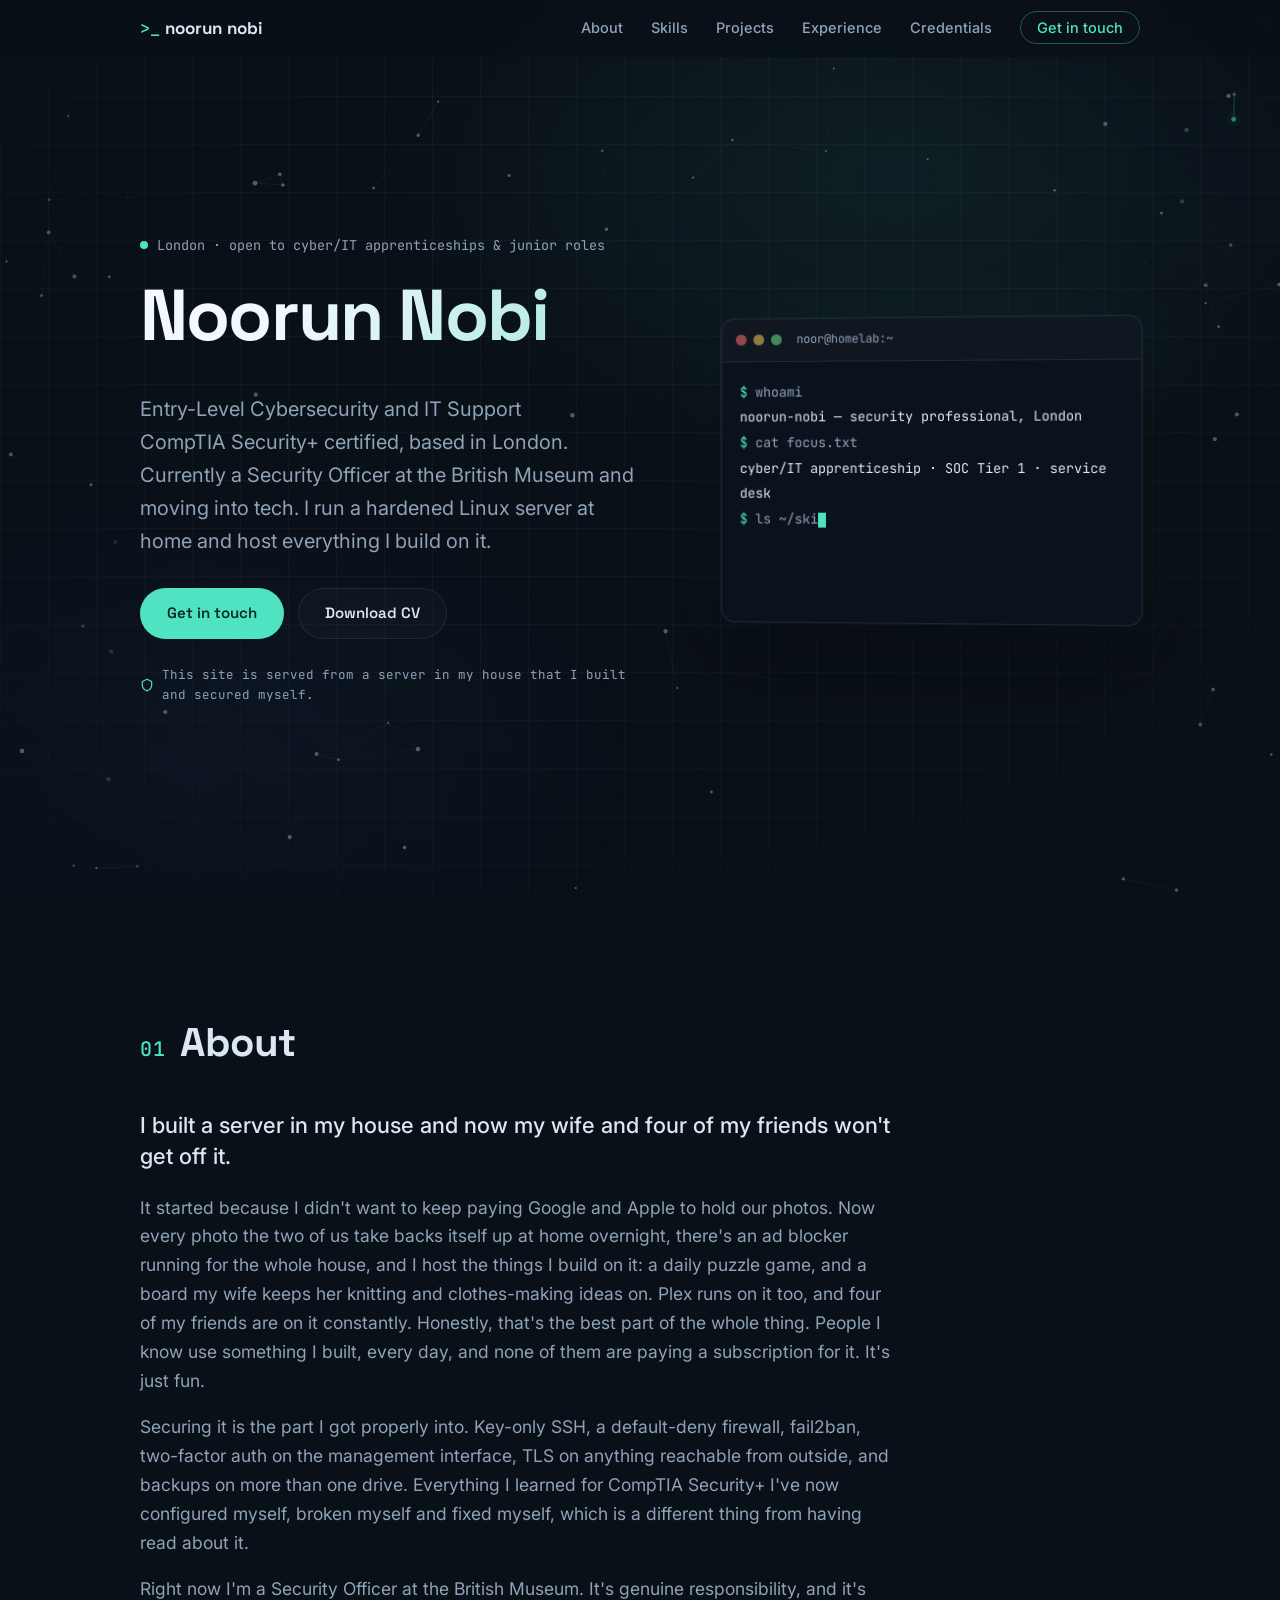
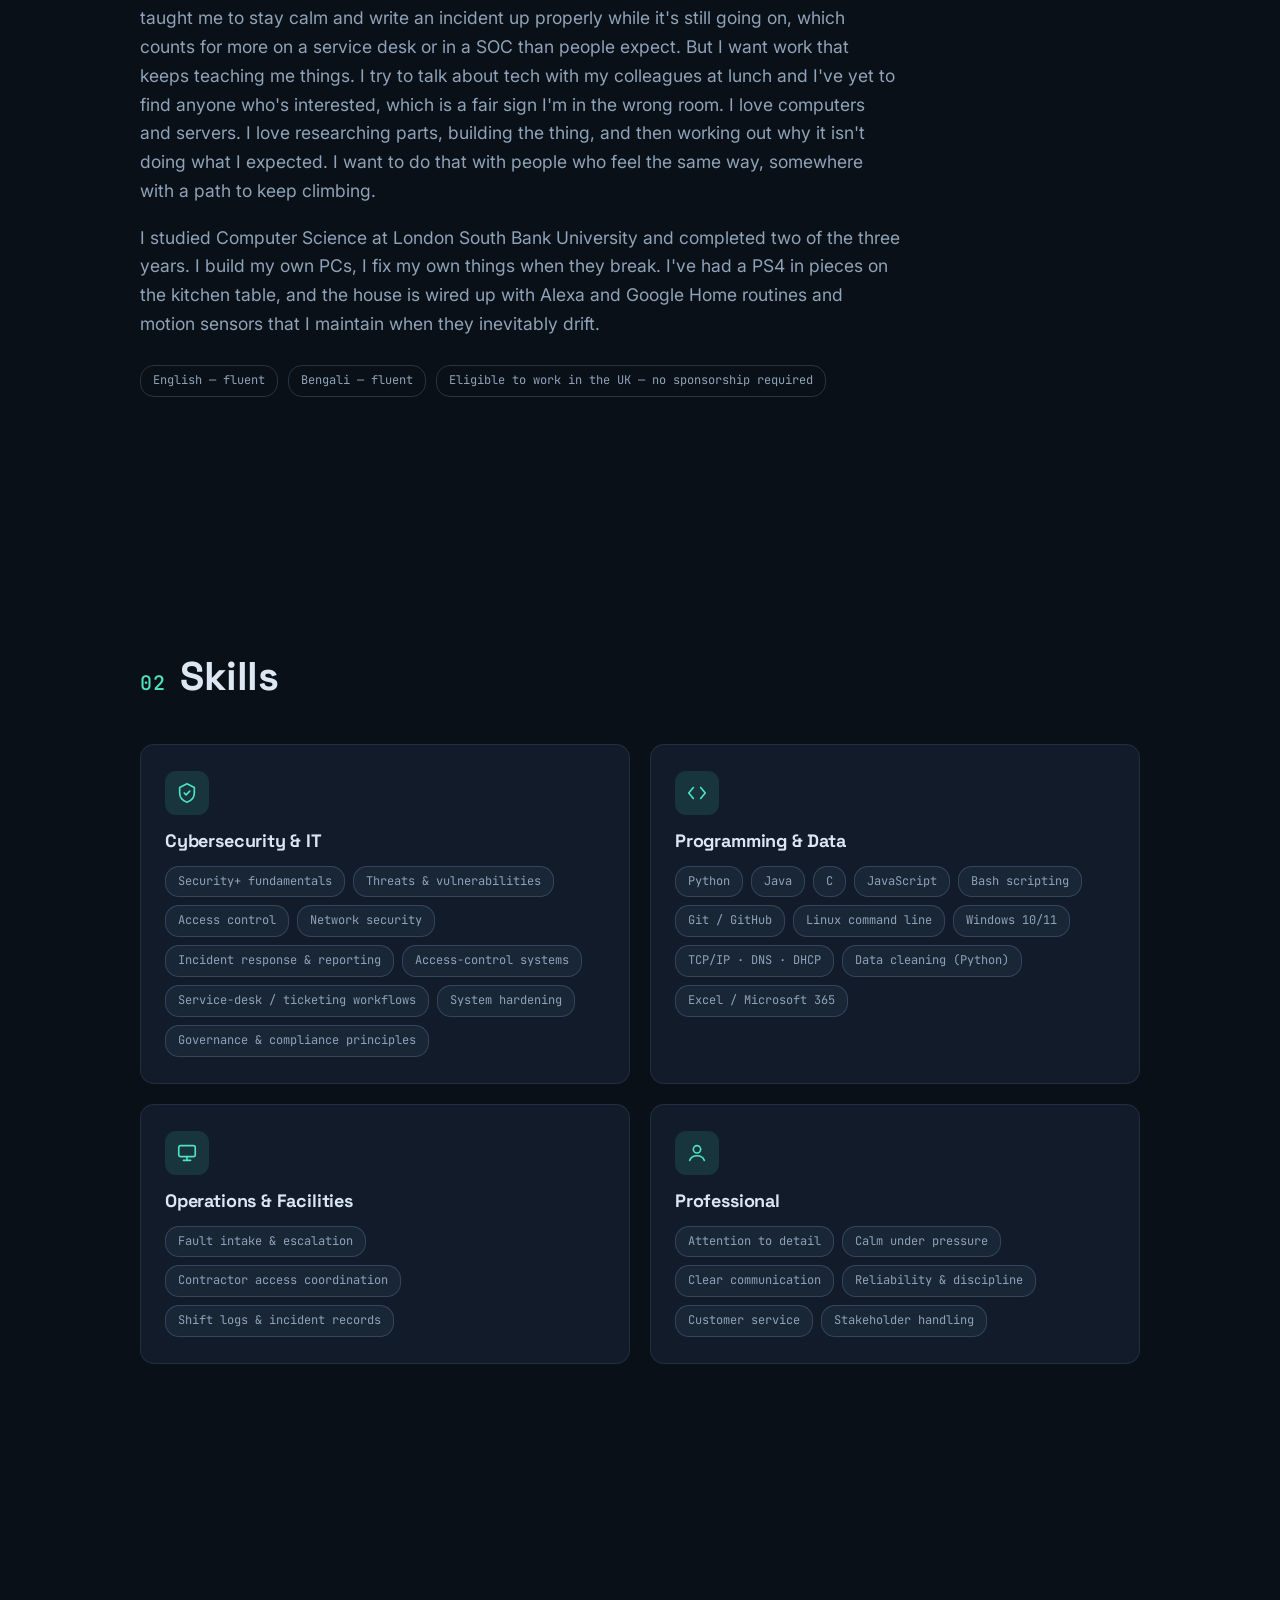
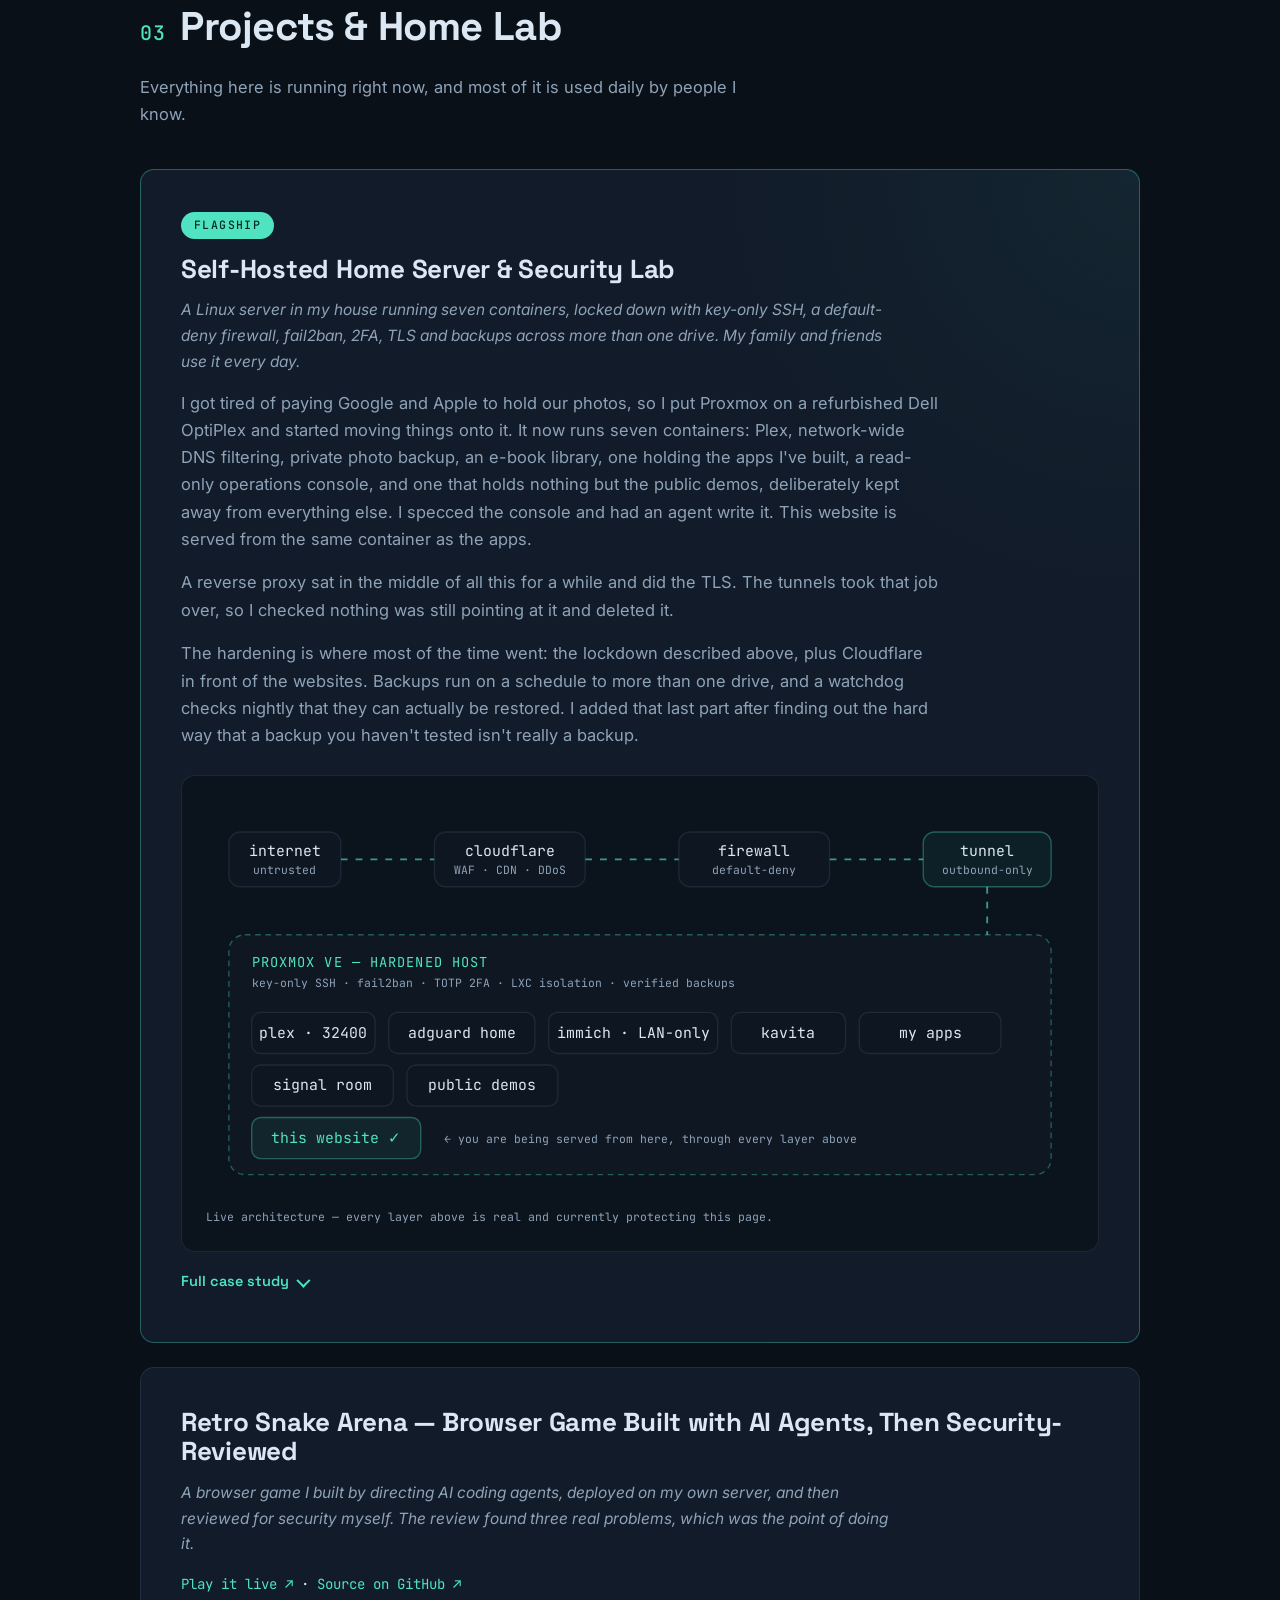
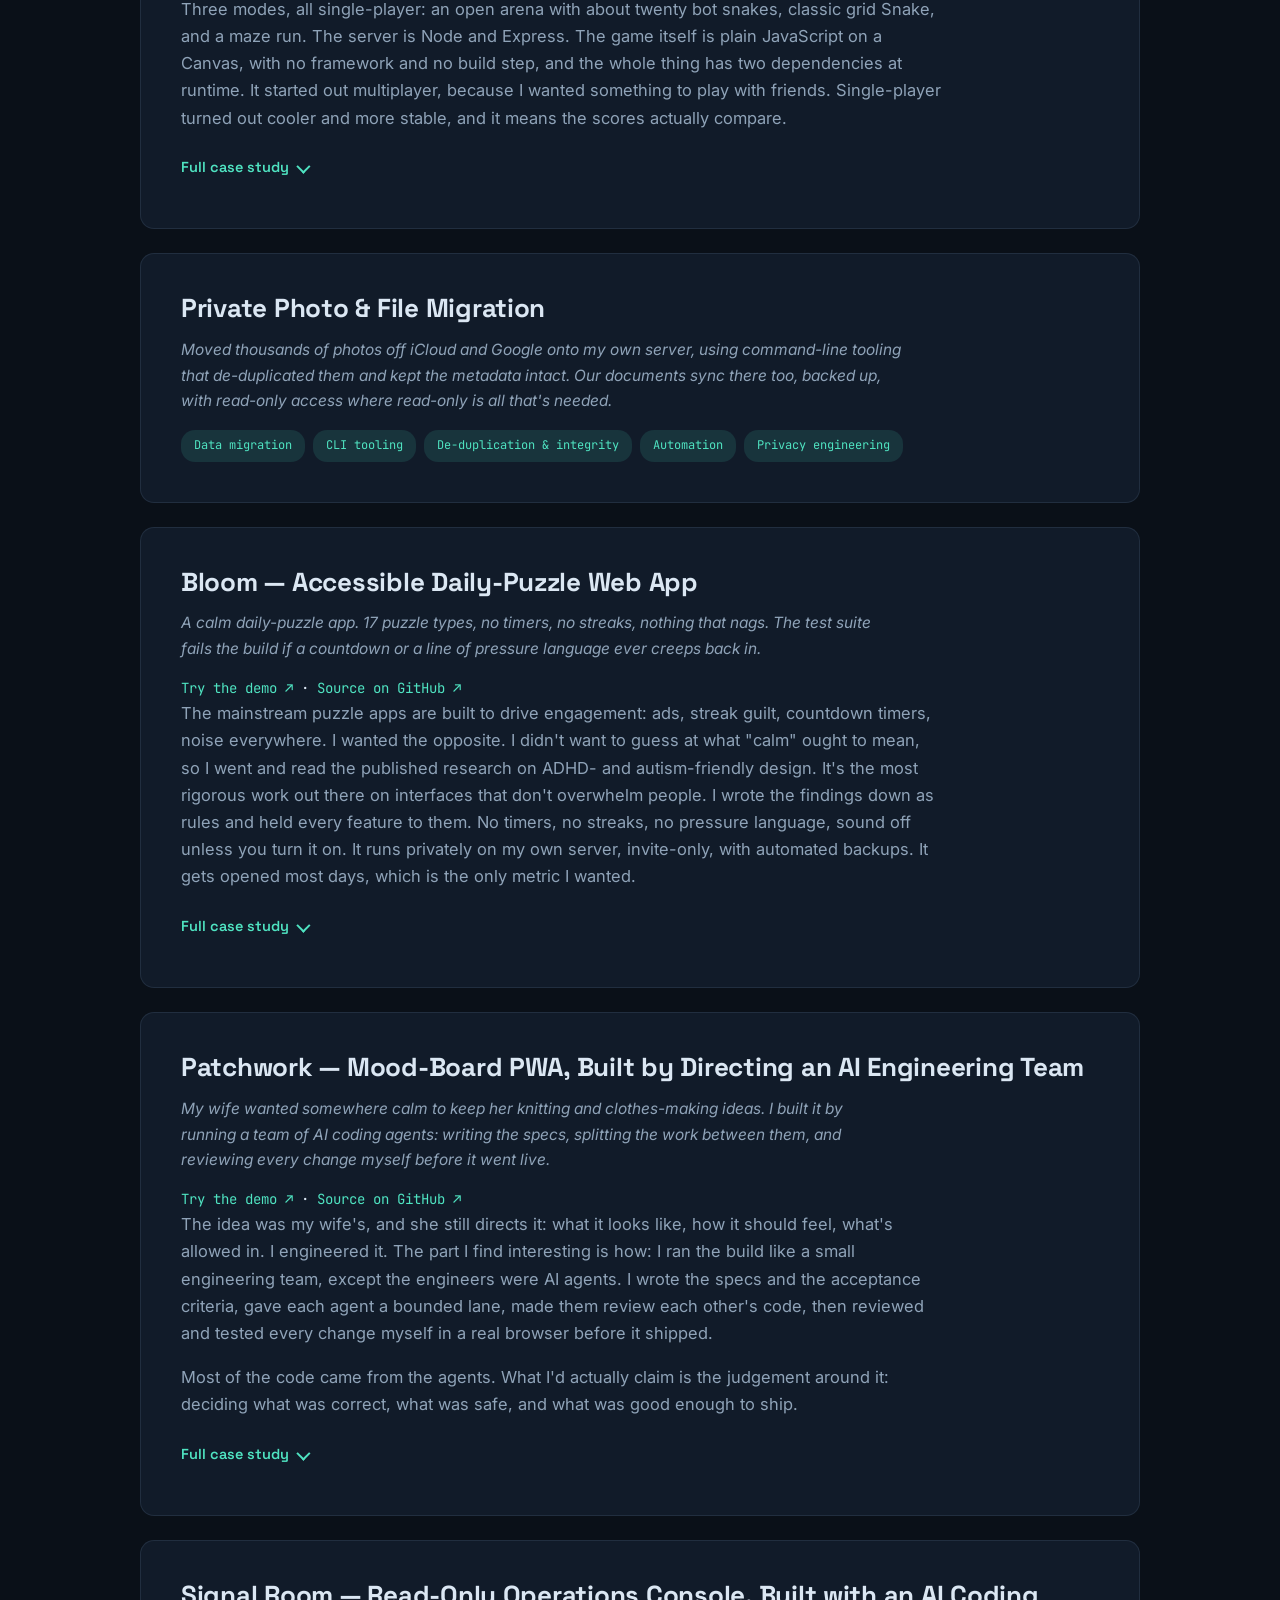
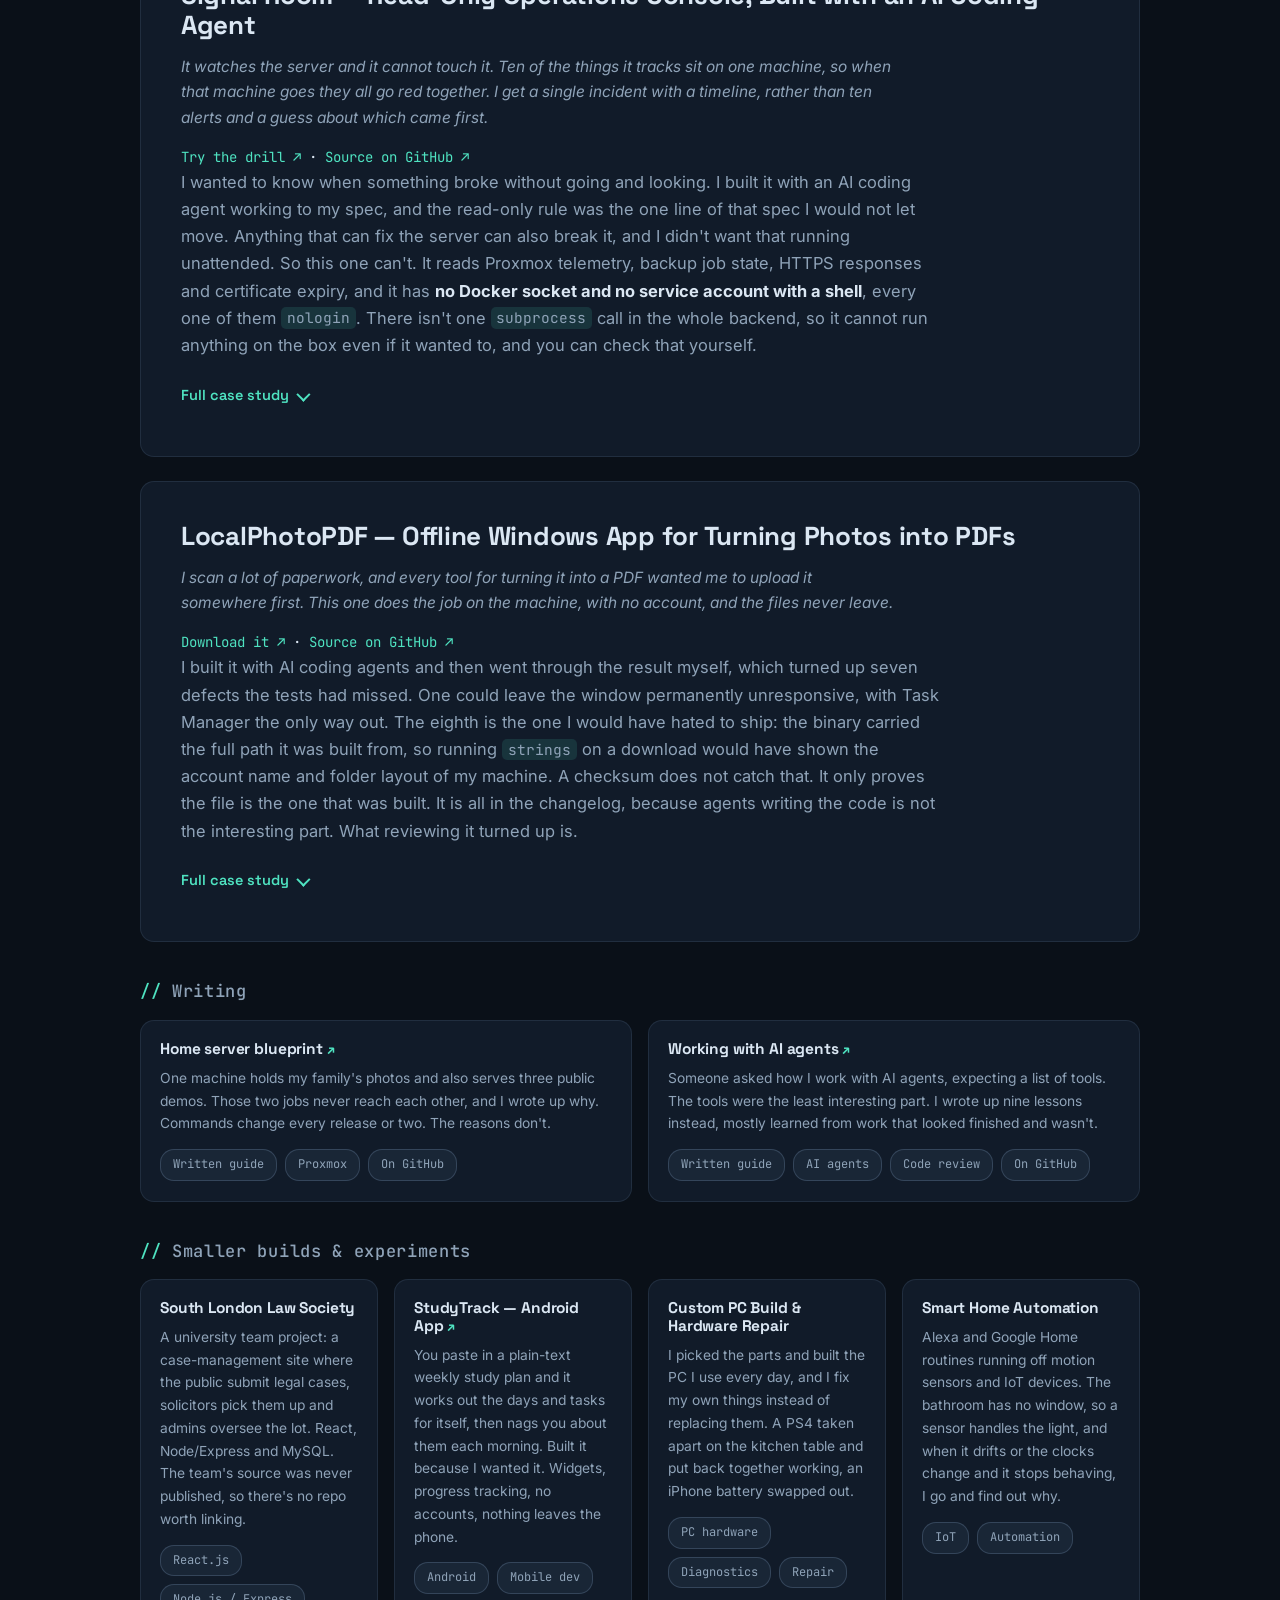
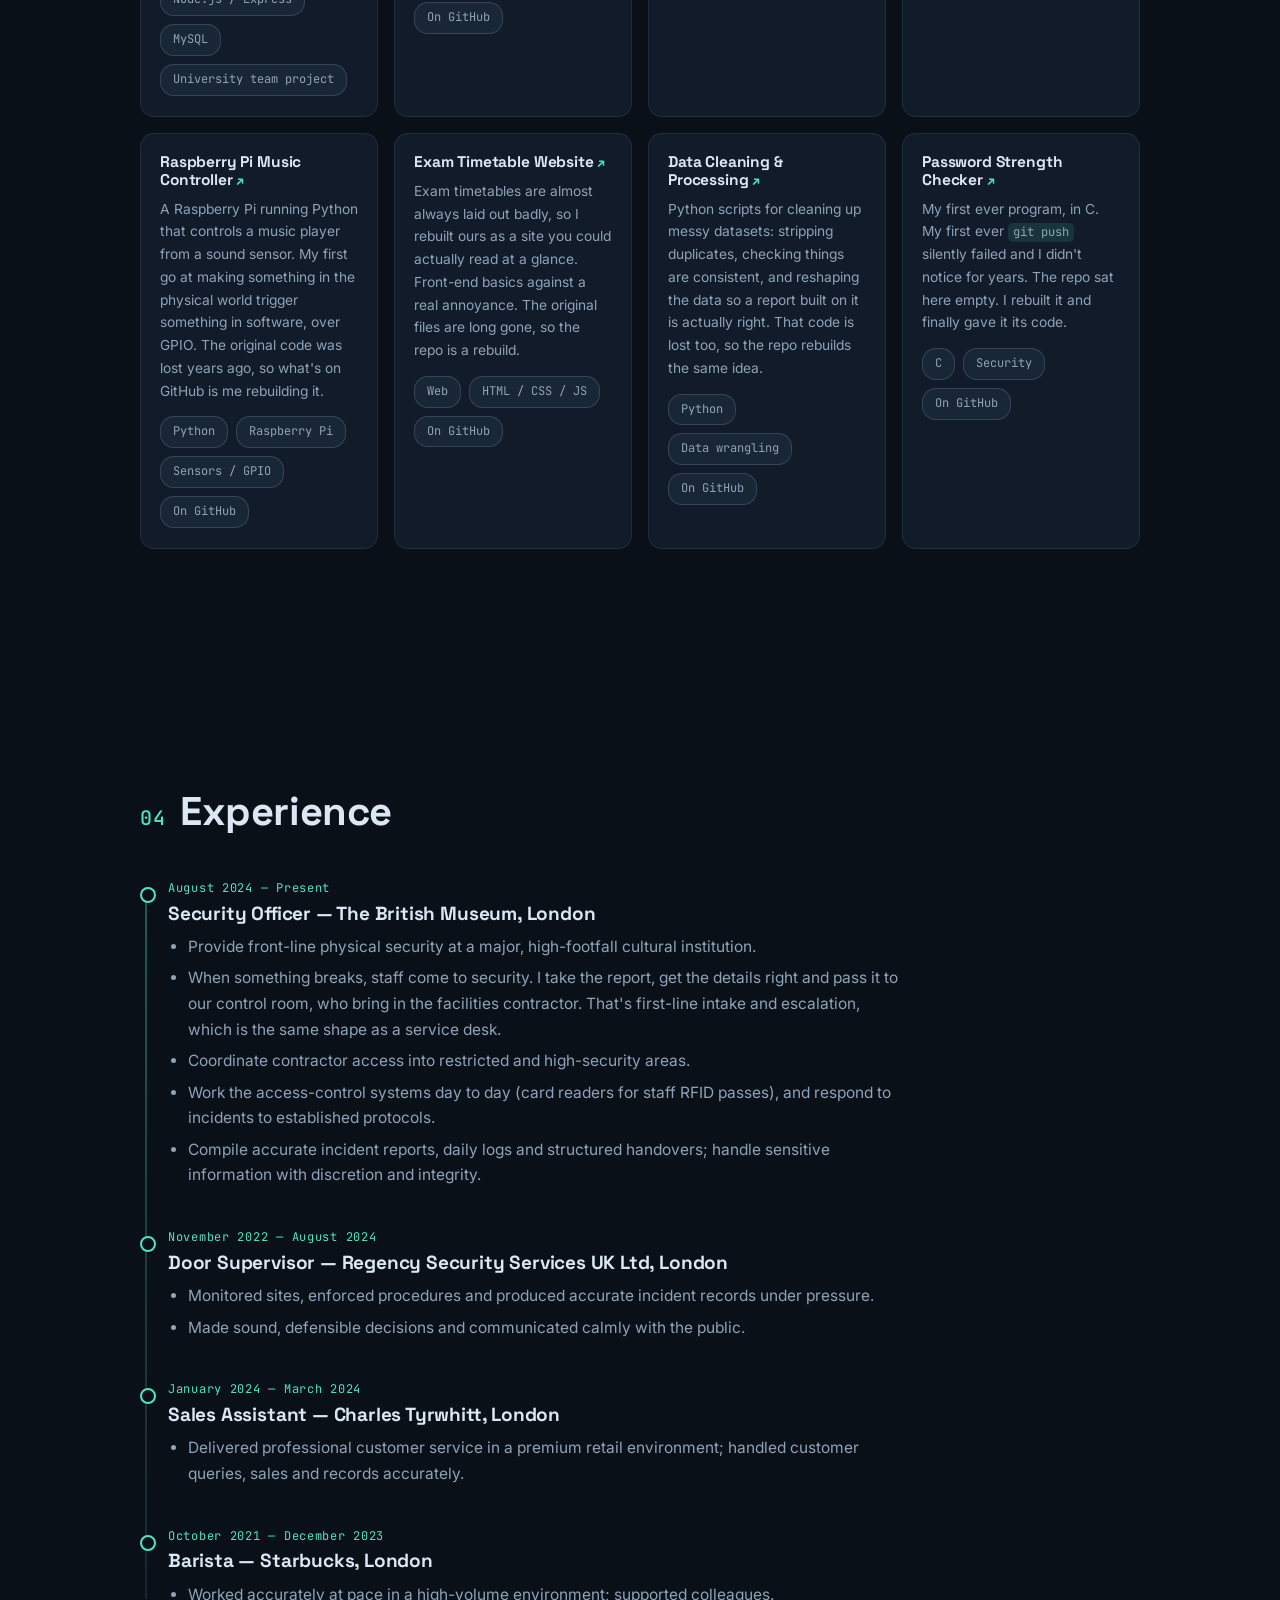
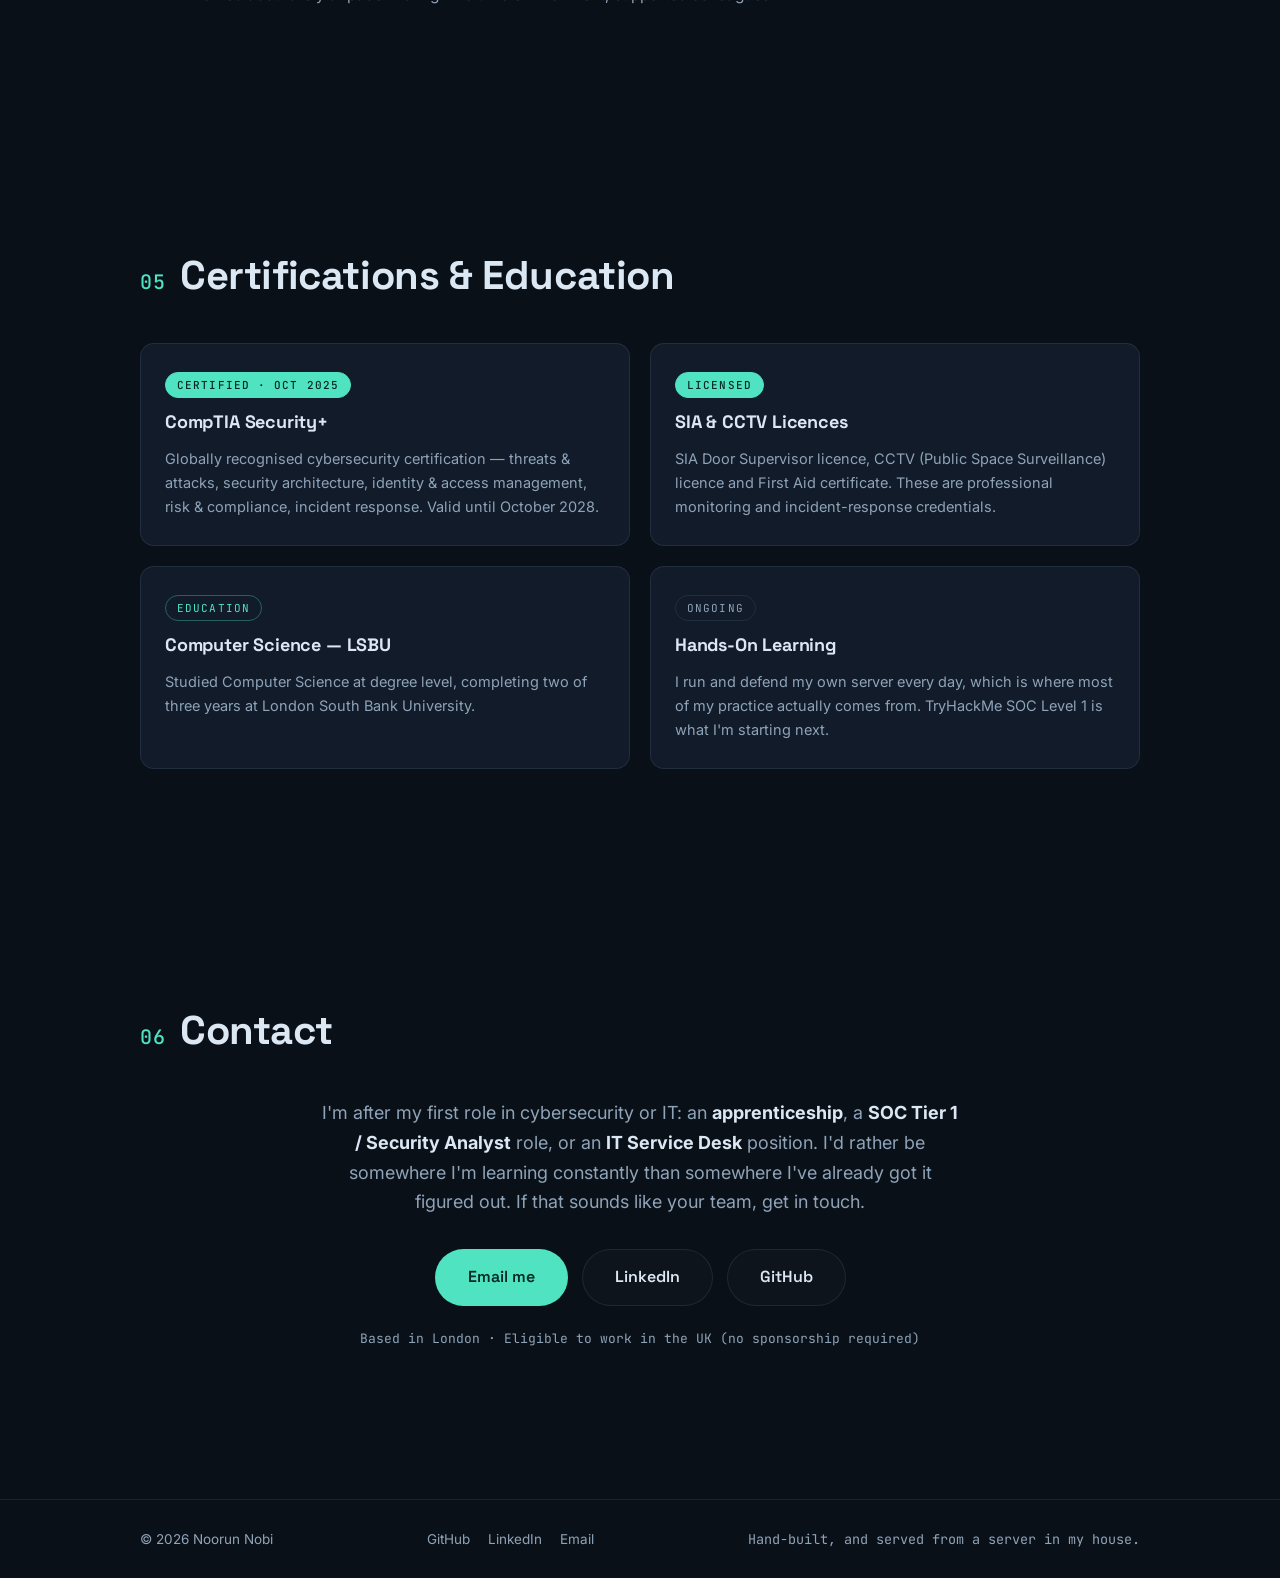
==== commit 276387fe: "Desktop refresh: a walkthrough with a small 3D model for each project Click a project card to read i" ====
--- a/site/index.html
+++ b/site/index.html
@@ -23,7 +23,7 @@
   <link rel="preconnect" href="https://fonts.gstatic.com" crossorigin>
   <link href="https://fonts.googleapis.com/css2?family=Inter:wght@400;500;600&family=JetBrains+Mono:wght@400;500&family=Space+Grotesk:wght@500;600;700&display=swap" rel="stylesheet">
 
-  <link rel="stylesheet" href="styles.css?v=20260813a">
+  <link rel="stylesheet" href="styles.css?v=20261118c">
 
   <!-- Structured data for search engines -->
   <script type="application/ld+json">
@@ -984,6 +984,6 @@
     </div>
   </footer>
 
-  <script src="script.js?v=20260720a" defer></script>
+  <script src="script.js?v=20261118c" defer></script>
 </body>
 </html>
--- a/site/styles.css
+++ b/site/styles.css
@@ -1016,3 +1016,446 @@
   }
   html.js .reveal, html.js .reveal-up { opacity: 1; transform: none; }
 }
+
+
+/* ============ Desktop improvements ============ */
+.progress { width: 100% !important; transform: scaleX(var(--p, 0)); transform-origin: 0 50%; will-change: transform; }
+
+/* Section rail in the empty left margin */
+.rail { display: none; }
+@media (min-width: 1360px) {
+  .rail {
+    position: fixed; left: clamp(28px, 4vw, 64px); top: 50%; transform: translateY(-50%);
+    z-index: 40; display: flex; flex-direction: column; gap: 6px;
+    opacity: 0; transition: opacity .4s ease; pointer-events: none;
+  }
+  .rail.is-on { opacity: 1; pointer-events: auto; }
+  .rail a {
+    display: flex; align-items: center; gap: 16px; padding: 7px 0;
+    font-family: var(--font-mono); font-size: 12px; letter-spacing: .06em;
+    color: var(--text-dim); text-decoration: none; transition: color .25s ease;
+  }
+  .rail a::before {
+    content: ""; width: 14px; height: 2px; border-radius: 2px; background: currentColor; opacity: .45;
+    transform-origin: 0 50%; transition: transform .3s ease, opacity .3s ease;
+  }
+  .rail a:hover { color: var(--text); }
+  .rail a.is-active { color: var(--accent); }
+  .rail a.is-active::before { transform: scaleX(1.6); opacity: 1; }
+}
+
+@media (min-width: 1100px) {
+  /* Skills: two wide cards a row, so pills sit on one line and rows end level */
+  .cards-3--skills { grid-template-columns: repeat(2, 1fr); }
+  .cards-3--skills .card h3 { min-height: 0; }
+
+  /* Terminal: a little depth, follows the pointer */
+  .hero__terminal { perspective: 1100px; }
+  .terminal {
+    transform: rotateX(var(--trx, 0deg)) rotateY(var(--try, -4deg));
+    transition: transform .5s cubic-bezier(.2, .7, .2, 1), box-shadow .5s ease;
+    will-change: transform;
+    box-shadow: 0 30px 80px rgba(0, 0, 0, .5), 0 0 0 1px rgba(79, 227, 193, .06), 0 0 90px rgba(79, 227, 193, .07);
+  }
+
+  /* Timeline: the line fills as you read down */
+  .timeline::after {
+    content: ""; position: absolute; left: 5px; top: 8px; bottom: 8px; width: 2px;
+    background: var(--accent); transform: scaleY(var(--tl, 0)); transform-origin: 50% 0;
+    box-shadow: 0 0 10px rgba(79, 227, 193, .45); will-change: transform;
+  }
+  .timeline__item::before { z-index: 1; transition: background .35s ease, box-shadow .35s ease; }
+  .timeline__item.is-passed::before { background: var(--accent); box-shadow: 0 0 0 5px rgba(79, 227, 193, .14); }
+}
+
+/* Diagram: traffic. Most is refused, one request gets through. */
+.pk { opacity: 0; }
+.pk--bad { fill: #ff7a7a; }
+.pk--ok { fill: var(--accent); filter: drop-shadow(0 0 4px rgba(79, 227, 193, .8)); }
+.diagram.is-live .pk { animation: var(--an) 6s linear infinite; animation-delay: var(--dl, 0s); }
+.diagram.is-live .dia-chip--accent rect { animation: served 6s ease-in-out infinite; }
+@keyframes pkCf {
+  0% { transform: translate(118px, 52px); opacity: 0; }
+  4% { opacity: 1; }
+  20% { transform: translate(196px, 52px); opacity: 1; }
+  26%, 100% { transform: translate(196px, 52px) scale(2.2); opacity: 0; }
+}
+@keyframes pkFw {
+  0% { transform: translate(118px, 52px); opacity: 0; }
+  4% { opacity: 1; }
+  16% { transform: translate(200px, 52px); opacity: 1; }
+  17% { transform: translate(200px, 52px); opacity: 0; }
+  28% { transform: translate(332px, 52px); opacity: 0; }
+  29% { opacity: 1; }
+  42% { transform: translate(410px, 52px); opacity: 1; }
+  48%, 100% { transform: translate(410px, 52px) scale(2.2); opacity: 0; }
+}
+@keyframes pkOk {
+  0% { transform: translate(118px, 52px); opacity: 0; }
+  3% { opacity: 1; }
+  12% { transform: translate(200px, 52px); opacity: 1; }
+  13% { transform: translate(200px, 52px); opacity: 0; }
+  24% { transform: translate(332px, 52px); opacity: 0; }
+  25% { opacity: 1; }
+  34% { transform: translate(414px, 52px); opacity: 1; }
+  35% { opacity: 0; }
+  46% { transform: translate(546px, 52px); opacity: 0; }
+  47% { opacity: 1; }
+  56% { transform: translate(628px, 52px); opacity: 1; }
+  57% { transform: translate(628px, 52px); opacity: 0; }
+  60% { transform: translate(684px, 76px); opacity: 0; }
+  61% { opacity: 1; }
+  70% { transform: translate(684px, 118px); opacity: 1; }
+  76%, 100% { transform: translate(684px, 118px); opacity: 0; }
+}
+@keyframes served {
+  0%, 68%, 100% { fill: rgba(79, 227, 193, .06); stroke: var(--accent-line); }
+  78% { fill: rgba(79, 227, 193, .24); stroke: var(--accent); }
+}
+@media (prefers-reduced-motion: reduce) { .pk { display: none; } .terminal { transform: none; } }
+
+/* ============ Desktop side margins: a quiet living network ============ */
+.sides { display: none; }
+@media (min-width: 1360px) and (prefers-reduced-motion: no-preference) {
+  .sides {
+    display: block; position: fixed; inset: 0; z-index: -1; pointer-events: none;
+    opacity: 0; transition: opacity .9s ease;
+  }
+  .sides.is-on { opacity: 1; }
+  .sides canvas { position: absolute; top: 0; height: 100%; width: var(--gw, 200px); }
+  .sides canvas:first-of-type {
+    left: 0;
+    -webkit-mask-image: linear-gradient(90deg, #000 55%, transparent);
+    mask-image: linear-gradient(90deg, #000 55%, transparent);
+  }
+  .sides canvas:last-of-type {
+    right: 0;
+    -webkit-mask-image: linear-gradient(270deg, #000 55%, transparent);
+    mask-image: linear-gradient(270deg, #000 55%, transparent);
+  }
+  /* Two slow washes of colour, moved by transform only */
+  .sides__glow {
+    position: absolute; width: 520px; height: 520px; border-radius: 50%;
+    will-change: transform; animation: sideDrift 26s ease-in-out infinite alternate;
+  }
+  .sides__glow--l { left: -300px; top: 12%; background: radial-gradient(circle, rgba(79, 227, 193, .05), transparent 65%); }
+  .sides__glow--r { right: -300px; top: 48%; background: radial-gradient(circle, rgba(64, 120, 230, .06), transparent 65%); animation-delay: -13s; }
+  @keyframes sideDrift {
+    from { transform: translate3d(0, -90px, 0) scale(1); }
+    to { transform: translate3d(0, 110px, 0) scale(1.18); }
+  }
+}
+
+/* ---- Phones and tablets: the same network, kept to the sides. Two thin strips in the page's own side gaps,
+   fading out before the text starts. Nothing runs behind the reading column. ---- */
+@media (max-width: 1359px) and (prefers-reduced-motion: no-preference) {
+  .sides { display: block; position: fixed; inset: 0; z-index: -1; pointer-events: none; opacity: 0; transition: opacity .9s ease; }
+  .sides.is-on { opacity: .7; }
+  .sides canvas { position: absolute; top: 0; width: var(--gw, 30px); height: 100vh; height: 100lvh; }
+  .sides canvas:first-of-type { left: 0; -webkit-mask-image: linear-gradient(90deg, #000 45%, transparent); mask-image: linear-gradient(90deg, #000 45%, transparent); }
+  .sides canvas:last-of-type { right: 0; -webkit-mask-image: linear-gradient(270deg, #000 45%, transparent); mask-image: linear-gradient(270deg, #000 45%, transparent); }
+  .sides__glow { display: none; }
+}
+
+/* ============ Desktop content motion: cards arrive one after another, skill pills follow ============ */
+@media (min-width: 1100px) and (prefers-reduced-motion: no-preference) {
+  /* The delay lives only until the card has landed, so the hover tilt stays instant. */
+  html.js .cascade > .reveal.is-visible:not(.is-settled) { transition-delay: calc(var(--i, 0) * 90ms); }
+  html.js .cascade > .reveal { transition-timing-function: cubic-bezier(.2, .7, .2, 1); }
+
+  html.js .cards-3--skills .card:not(.is-visible) .pill { opacity: 0; }
+  html.js .cards-3--skills .card.is-visible .pill {
+    animation: pillIn .5s cubic-bezier(.2, .7, .2, 1) both;
+    animation-delay: calc(260ms + var(--i, 0) * 90ms + var(--pi, 0) * 32ms);
+  }
+  @keyframes pillIn {
+    from { opacity: 0; transform: translateY(8px); }
+    to { opacity: 1; transform: none; }
+  }
+}
+
+/* The mouse-follow glow stays off the skills cards. */
+.cards-3--skills .card.glow::before { display: none; }
+
+/* ============ Flagship project: click to open the walkthrough ============ */
+@media (min-width: 1280px) {
+  .project--flagship.has-lab { cursor: pointer; transition: border-color .3s ease, transform .3s cubic-bezier(.2, .7, .2, 1), box-shadow .3s ease; }
+  .project--flagship.has-lab:hover { border-color: var(--accent); transform: translateY(-3px); box-shadow: 0 22px 60px rgba(0, 0, 0, .35); }
+  .project--flagship.has-lab p, .project--flagship.has-lab li { cursor: text; }
+}
+
+.lab {
+  padding: 0; border: 1px solid var(--accent-line); border-radius: 18px;
+  background: var(--bg-raise); color: var(--text);
+  width: min(1320px, 94vw); height: min(840px, 90vh); max-width: none; max-height: none;
+  overflow: hidden; box-shadow: 0 40px 120px rgba(0, 0, 0, .6);
+  opacity: 0; transform: translateY(18px) scale(.985);
+  transition: opacity .32s ease, transform .42s cubic-bezier(.2, .7, .2, 1);
+}
+.lab[open] { display: grid; grid-template-columns: 60fr 40fr; }
+.lab.is-open { opacity: 1; transform: none; }
+.lab::backdrop { background: rgba(4, 8, 13, .74); -webkit-backdrop-filter: blur(6px); backdrop-filter: blur(6px); animation: labFade .35s ease both; }
+.lab.is-closing::backdrop { animation: labFade .26s ease reverse both; }
+@keyframes labFade { from { opacity: 0; } to { opacity: 1; } }
+
+.lab__close {
+  position: absolute; top: 14px; right: 16px; z-index: 2; width: 38px; height: 38px;
+  display: grid; place-items: center; border-radius: 50%; cursor: pointer;
+  background: rgba(148, 180, 220, .07); border: 1px solid var(--line); color: var(--text-dim);
+  font: 400 22px/1 var(--font-body); transition: color .2s ease, border-color .2s ease, transform .2s ease;
+}
+.lab__close:hover { color: var(--accent); border-color: var(--accent-line); transform: rotate(90deg); }
+
+.lab__left {
+  min-width: 0; padding: 38px 28px 30px 32px; overflow-y: auto; border-right: 1px solid var(--line);
+  background: radial-gradient(ellipse 70% 50% at 0% 0%, rgba(79, 227, 193, .05), transparent 65%);
+}
+.lab__left h3 { font-size: 24px; }
+.lab__left .project__oneliner { font-size: 14.5px; margin-bottom: 0; }
+.lab__left { display: flex; flex-direction: column; }
+.lab__right:focus:not(:focus-visible) { outline: none; }
+.lab__right:focus-visible { outline: 2px solid var(--accent-line); outline-offset: -4px; }
+.lab__stage.diagram { margin: auto 0; padding: 22px 14px; overflow: visible; }
+.lab__steps { padding-top: 18px; }
+.lab__stage.diagram svg { min-width: 0; }
+
+/* The diagram lights the part being talked about. */
+.lab__stage [data-k] { transition: opacity .45s ease; }
+.lab__stage [data-k] rect { transition: stroke .45s ease, fill .45s ease; }
+.lab__stage.has-focus [data-k] { opacity: .22; }
+.lab__stage.has-focus [data-k].is-lit { opacity: 1; }
+.lab__stage.has-focus .dia-node.is-lit rect, .lab__stage.has-focus .dia-chip.is-lit rect { stroke: var(--accent); fill: rgba(79, 227, 193, .1); }
+.lab__stage.has-focus .dia-host.is-lit rect { stroke: var(--accent); }
+
+.lab__steps { display: flex; flex-wrap: wrap; gap: 8px; }
+.lab__steps button {
+  font: 500 12px/1.3 var(--font-mono); letter-spacing: .04em; color: var(--text-dim); cursor: pointer;
+  background: transparent; border: 1px solid var(--line); border-radius: 999px; padding: 7px 14px;
+  transition: color .25s ease, border-color .25s ease, background .25s ease;
+}
+.lab__steps button:hover { color: var(--text); }
+.lab__steps button.is-active { color: var(--accent); border-color: var(--accent-line); background: var(--accent-soft); }
+
+.lab__right { min-width: 0; padding: 44px 40px 60px 36px; overflow-y: auto; overscroll-behavior: contain; scroll-behavior: smooth; }
+.lab__right .case-block { margin-bottom: 30px; scroll-margin-top: 30px; }
+.lab__right .case-block li {
+  list-style: none; position: relative; margin: 0 0 4px -20px; padding: 8px 12px 8px 16px; border-radius: 8px;
+  transition: background .25s ease, color .25s ease;
+}
+.lab__right .case-block li::before {
+  content: ""; position: absolute; left: 0; top: 10px; bottom: 10px; width: 2px; border-radius: 2px;
+  background: var(--line); transition: background .25s ease, box-shadow .25s ease;
+}
+.lab__right .case-block li.is-on { background: rgba(79, 227, 193, .05); color: var(--text); }
+.lab__right .case-block li.is-on::before { background: var(--accent); box-shadow: 0 0 8px rgba(79, 227, 193, .6); }
+
+@media (prefers-reduced-motion: no-preference) {
+  .lab.is-open .lab__stage [data-k] { animation: labNode .5s cubic-bezier(.2, .7, .2, 1) backwards; animation-delay: calc(.22s + var(--o, 0) * 65ms); }
+  .lab.is-open .lab__right > * { animation: labRise .55s cubic-bezier(.2, .7, .2, 1) backwards; animation-delay: calc(.18s + var(--o, 0) * 70ms); }
+  .lab.is-open .lab__left > :not(.lab__stage) { animation: labRise .55s cubic-bezier(.2, .7, .2, 1) backwards; animation-delay: .08s; }
+}
+@keyframes labNode { from { opacity: 0; transform: translateY(10px); } }
+@keyframes labRise { from { opacity: 0; transform: translateY(16px); } }
+
+/* ---- 3D: the panel lifts out of the card, the diagram rises from flat and floats above its board ---- */
+.lab { transform: none; transform-origin: 50% 50%; will-change: transform, opacity; backface-visibility: hidden;
+  transition: opacity .34s ease, transform .68s cubic-bezier(.16, .84, .24, 1); }
+.lab.is-closing { transition: opacity .3s ease .1s, transform .42s cubic-bezier(.5, 0, .75, .4); }
+.lab__left { perspective: 1300px; }
+.lab__stage.diagram {
+  transform-style: preserve-3d; transform: rotateX(var(--srx, 0deg)) rotateY(var(--sry, 0deg));
+  transition: transform .5s cubic-bezier(.2, .7, .2, 1); will-change: transform;
+  box-shadow: 0 30px 70px rgba(0, 0, 0, .45);
+}
+.lab__stage.diagram svg { transform: translateZ(46px); filter: drop-shadow(0 18px 22px rgba(0, 0, 0, .45)); }
+@media (prefers-reduced-motion: no-preference) {
+  .lab.is-open .lab__stage.diagram { animation: labBoard 1s cubic-bezier(.16, .84, .24, 1) .18s backwards; }
+}
+@keyframes labBoard { from { opacity: 0; transform: rotateX(64deg) translateY(70px) scale(.84); } }
+@media (prefers-reduced-motion: reduce) { .lab { transition: opacity .2s ease; } .lab__stage.diagram, .lab__stage.diagram svg { transform: none; } }
+
+/* ---- The real 3D model in the panel (stage3d.js). The flat diagram stays as the fallback. ---- */
+.lab__scene { flex: 1; min-height: 0; display: flex; flex-direction: column; margin: 14px 0 0; opacity: 0; transition: opacity .8s ease; }
+.lab__scene[hidden], .lab__stage.diagram[hidden] { display: none; }
+.lab__scene:not(.is-ready) { position: absolute; left: 32px; right: 40%; height: 380px; visibility: hidden; pointer-events: none; }
+.lab__scene.is-ready { opacity: 1; }
+.lab__canvas { position: relative; flex: 1; min-height: 300px; }
+.lab__canvas canvas { position: absolute; inset: 0; width: 100%; height: 100%; display: block; }
+.lab__legend { display: flex; flex-wrap: wrap; gap: 6px 18px; padding: 4px 2px 0; }
+.lab__legend span {
+  font: 500 11.5px/1.4 var(--font-mono); letter-spacing: .08em; text-transform: uppercase; color: var(--text-dim);
+  opacity: .8; transition: color .35s ease, opacity .35s ease;
+}
+.lab__legend span::before { content: ""; display: inline-block; width: 6px; height: 6px; border-radius: 50%; margin-right: 8px; background: currentColor; vertical-align: 1px; }
+.lab__legend span.is-active { color: var(--accent); opacity: 1; }
+
+/* ---- Every card that has a model opens the same way; the model's edges fade instead of ending in a line ---- */
+@media (min-width: 1280px) {
+  .project.has-lab { cursor: pointer; transition: border-color .3s ease, transform .3s cubic-bezier(.2, .7, .2, 1), box-shadow .3s ease; }
+  .project.has-lab:hover { border-color: var(--accent-line); transform: translateY(-3px); box-shadow: 0 22px 60px rgba(0, 0, 0, .35); }
+  .project.has-lab p, .project.has-lab li { cursor: text; }
+}
+.lab__canvas canvas {
+  -webkit-mask-image: linear-gradient(180deg, transparent, #000 14%, #000 90%, transparent);
+  mask-image: linear-gradient(180deg, transparent, #000 14%, #000 90%, transparent);
+}
+.lab__right .project__summary p { max-width: none; }
+.lab__right .project__summary { margin-bottom: 26px; }
+
+/* ---- Drag the model to turn it; click a layer's name to pick it out ---- */
+.lab__canvas canvas { cursor: grab; touch-action: none; }
+.lab__canvas canvas:active { cursor: grabbing; }
+.lab__legend span { cursor: pointer; }
+.lab__legend span:hover { opacity: 1; }
+.lab__legend span.is-pinned { color: var(--accent); opacity: 1; text-decoration: underline; text-underline-offset: 5px; }
+
+/* ============ Phone and tablet: the walkthrough as a full-screen sheet, model on top, text below ============ */
+.project--flagship.has-lab { cursor: pointer; }
+@media (max-width: 1279px) {
+  .lab {
+    width: 100vw; height: 100vh; height: 100dvh; margin: 0; border: 0; border-radius: 0; inset: 0;
+    padding-top: env(safe-area-inset-top, 0px); overscroll-behavior: contain;
+  }
+  .lab[open] { display: flex; flex-direction: column; }
+  .lab__close { top: calc(10px + env(safe-area-inset-top, 0px)); right: 12px; width: 44px; height: 44px; }
+  .lab__left {
+    flex: none; overflow: visible; padding: 14px 16px 10px; border-right: 0; border-bottom: 1px solid var(--line);
+    padding-left: max(16px, env(safe-area-inset-left, 0px)); padding-right: max(16px, env(safe-area-inset-right, 0px));
+  }
+  .lab__left .project__badge, .lab__left .project__oneliner { display: none; }
+  .lab__left h3 { font-size: 19px; margin: 6px 52px 0 0; }
+  .lab__scene { flex: none; margin: 4px 0 0; }
+  .lab__scene:not(.is-ready) { left: 16px; right: 16px; height: 32vh; }
+  .lab__canvas { flex: none; height: 32vh; height: 32dvh; min-height: 190px; }
+  .lab__canvas canvas { touch-action: pan-y; }
+  .lab__legend, .lab__steps { flex-wrap: nowrap; overflow-x: auto; scrollbar-width: none; margin-inline: -16px; padding-inline: 16px; }
+  .lab__legend::-webkit-scrollbar, .lab__steps::-webkit-scrollbar { display: none; }
+  .lab__legend { gap: 0 16px; padding-block: 8px 2px; }
+  .lab__legend span { flex: none; white-space: nowrap; padding-block: 6px; }
+  .lab__steps { padding-top: 8px; }
+  .lab__steps button { flex: none; white-space: nowrap; padding: 9px 14px; }
+  .lab__stage.diagram { margin: 8px 0 0; padding: 10px; box-shadow: none; }
+  .lab__stage.diagram svg { transform: none; filter: none; width: auto; height: 30vh; max-width: 100%; margin-inline: auto; }
+  .lab__right {
+    flex: 1; min-height: 0; padding: 20px 16px calc(48px + env(safe-area-inset-bottom, 0px));
+    padding-left: max(16px, env(safe-area-inset-left, 0px)); padding-right: max(16px, env(safe-area-inset-right, 0px));
+  }
+  .lab__right .case-block li { margin-left: -20px; }
+}
+
+/* ---- Phone: the model sits in a framed stage a fifth of the screen tall, with only the active layer's name
+   shown inside it, so the reading area gets most of the screen. */
+@media (max-width: 1279px) {
+  .lab__close { top: calc(8px + env(safe-area-inset-top, 0px)); right: 10px; width: 40px; height: 40px; font-size: 20px; }
+  .lab__left { padding-top: 12px; padding-bottom: 10px; background: none; }
+  .lab__left h3 { font-size: 16px; line-height: 1.25; margin: 0 50px 0 0; }
+  .lab__scene {
+    position: relative; margin: 10px 0 0; border: 1px solid var(--line); border-radius: 14px; overflow: hidden;
+    background: radial-gradient(ellipse 80% 90% at 50% 0%, rgba(79, 227, 193, .06), transparent 70%), rgba(8, 13, 20, .6);
+  }
+  .lab__scene:not(.is-ready) { height: 20vh; border-color: transparent; background: none; }
+  .lab__canvas { height: 20vh; height: 20dvh; min-height: 140px; }
+  .lab__canvas canvas { -webkit-mask-image: none; mask-image: none; }
+  .lab__legend { position: absolute; left: 12px; top: 9px; margin: 0; padding: 0; overflow: visible; pointer-events: none; }
+  .lab__legend span { display: none; padding: 0; font-size: 10.5px; }
+  .lab__legend span.is-active { display: inline; }
+  .lab__legend span.is-active ~ span.is-active { display: none; }
+  .lab__steps { padding-top: 10px; }
+  .lab__steps button { padding: 8px 13px; font-size: 11.5px; }
+  .lab__right { padding-top: 18px; }
+}
+
+@media (max-width: 1279px) {
+  /* The title row is as tall as the close button, so the stage below never sits under it. */
+  .lab__left h3 { min-height: 38px; display: flex; align-items: center; }
+}
+
+/* ---- Phone: wider side gaps everywhere, and a calmer sheet ---- */
+@media (max-width: 620px) {
+  /* The page: a wider gap outside the cards and a little more room inside. */
+  .container { padding-inline: 22px; }
+  .nav__inner { padding-inline: 22px; }
+  .project { padding: 26px 22px; }
+  .card { padding: 24px 22px; }
+  .mini { padding: 20px 20px; }
+}
+@media (max-width: 1279px) {
+  .lab { background: var(--bg); }
+  .lab__left {
+    padding: 14px 22px 12px; border-bottom: 0;
+    padding-left: max(22px, env(safe-area-inset-left, 0px)); padding-right: max(22px, env(safe-area-inset-right, 0px));
+  }
+  .lab__left h3 { font-size: 16px; letter-spacing: 0; margin-right: 44px; }
+  /* A plain cross, no ring round it. */
+  .lab__close { top: calc(10px + env(safe-area-inset-top, 0px)); right: 12px; width: 44px; height: 44px; background: transparent; border-color: transparent; font-size: 24px; color: var(--text-dim); }
+  .lab__close:hover { border-color: transparent; transform: none; }
+  .lab__scene { margin-top: 8px; border-radius: 18px; border-color: rgba(148, 180, 220, .1); }
+  .lab__scene:not(.is-ready) { left: 22px; right: 22px; }
+  .lab__legend { left: 14px; top: 11px; }
+  .lab__legend span { letter-spacing: .1em; }
+  /* Section buttons: one quiet row that fades out at the right edge instead of ending in a cut-off word. */
+  .lab__steps {
+    margin-inline: -22px; padding: 12px 22px 0; gap: 8px;
+    -webkit-mask-image: linear-gradient(90deg, #000 calc(100% - 44px), transparent);
+    mask-image: linear-gradient(90deg, #000 calc(100% - 44px), transparent);
+  }
+  .lab__steps button { padding: 8px 14px; font-size: 11.5px; letter-spacing: .02em; background: rgba(148, 180, 220, .05); border-color: transparent; }
+  .lab__steps button.is-active { background: var(--accent-soft); border-color: var(--accent-line); }
+  .lab__steps button:last-child { margin-right: 30px; }
+  /* The reading column: same side gap as the page, even rhythm, lighter rules. */
+  .lab__right {
+    padding: 22px 22px calc(56px + env(safe-area-inset-bottom, 0px)); border-top: 1px solid var(--line);
+    padding-left: max(22px, env(safe-area-inset-left, 0px)); padding-right: max(22px, env(safe-area-inset-right, 0px));
+  }
+  .lab__right .case-block { margin-bottom: 34px; scroll-margin-top: 16px; }
+  .lab__right .case-block h4 { font-size: 12px; margin-bottom: 12px; }
+  .lab__right .case-block p, .lab__right .case-block li { font-size: 15px; line-height: 1.62; }
+  .lab__right .case-block ul { padding-left: 0; }
+  .lab__right .case-block li { margin: 0 0 6px; padding: 8px 10px 8px 14px; border-radius: 10px; }
+  .lab__right .case-block li::before { top: 12px; bottom: 12px; width: 2px; background: rgba(148, 180, 220, .14); }
+  .lab__right .pills--tags { margin-top: 6px; }
+}
+
+@media (max-width: 1279px) {
+  /* Title on one line at phone width; the layer label gets its own dark chip so it never sits on the model. */
+  .lab__left h3 { font-size: 15px; }
+  .lab__legend span.is-active { background: rgba(8, 13, 20, .78); padding: 4px 10px 4px 9px; border-radius: 999px; }
+  .lab__legend { left: 10px; top: 10px; }
+}
+
+/* ---- Every project card with a model: same panel on desktop, same full-screen sheet on phones ---- */
+.project.has-lab { cursor: pointer; }
+.lab--model .lab__left .project__links { margin: 10px 0 0; font-size: 13.5px; }
+.lab--model .lab__scene[hidden] { display: none; }
+/* The model's frame keeps its place while the model loads, so nothing jumps when it arrives. */
+.lab--model .lab__scene:not(.is-ready) { position: relative; left: auto; right: auto; height: auto; visibility: hidden; }
+@media (max-width: 1279px) {
+  .lab__left .project__links, .lab__tag { display: none; }
+  .lab--model .lab__left h3 { white-space: nowrap; overflow: hidden; text-overflow: ellipsis; display: block; line-height: 38px; }
+  /* No section row to show when a card has a single section. */
+  .lab--model .lab__steps:empty { display: none; }
+  .lab--model .lab__right .project__summary { margin-bottom: 30px; }
+  .lab--model .lab__right .project__summary p { font-size: 15px; line-height: 1.62; }
+}
+
+/* ---- Each project's panel carries its own colour in the glow behind its model ---- */
+.lab--model .lab__left { background: radial-gradient(ellipse 80% 60% at 30% 55%, color-mix(in srgb, var(--lab-tint, #4fe3c1) 9%, transparent), transparent 70%); }
+@media (max-width: 1279px) {
+  .lab--model .lab__left { background: none; }
+  .lab--model .lab__scene { background: radial-gradient(ellipse 80% 100% at 50% 60%, color-mix(in srgb, var(--lab-tint, #4fe3c1) 13%, transparent), transparent 72%), rgba(8, 13, 20, .6); }
+  .lab--model .lab__scene:not(.is-ready) { background: none; }
+}
+
+/* ---- Smoothness: no live blur behind the panel, nothing animating behind it, no mask on a 3D canvas ---- */
+.lab::backdrop { -webkit-backdrop-filter: none; backdrop-filter: none; background: rgba(4, 8, 13, .88); }
+html.lab-open main *, html.lab-open .hero * { animation-play-state: paused !important; }
+.lab--model .lab__canvas canvas { -webkit-mask-image: none; mask-image: none; }
+.lab--model .lab__scene { transition: opacity .7s ease, transform .9s cubic-bezier(.16, .84, .24, 1); transform: scale(.94); }
+.lab--model .lab__scene.is-ready { transform: none; }
+
+/* ---- Accessibility and polish: room for the section buttons' focus ring, no smooth scrolling under reduced
+   motion, a close button that text cannot run under on desktop, and a thin scrollbar in the reading column ---- */
+.lab__right { scrollbar-width: thin; scrollbar-color: var(--line) transparent; }
+@media (prefers-reduced-motion: reduce) { .lab__right { scroll-behavior: auto; } }
+@media (min-width: 1280px) { .lab__close { background: var(--bg-raise); } }
+@media (max-width: 1279px) { .lab__steps { padding-bottom: 6px; } }
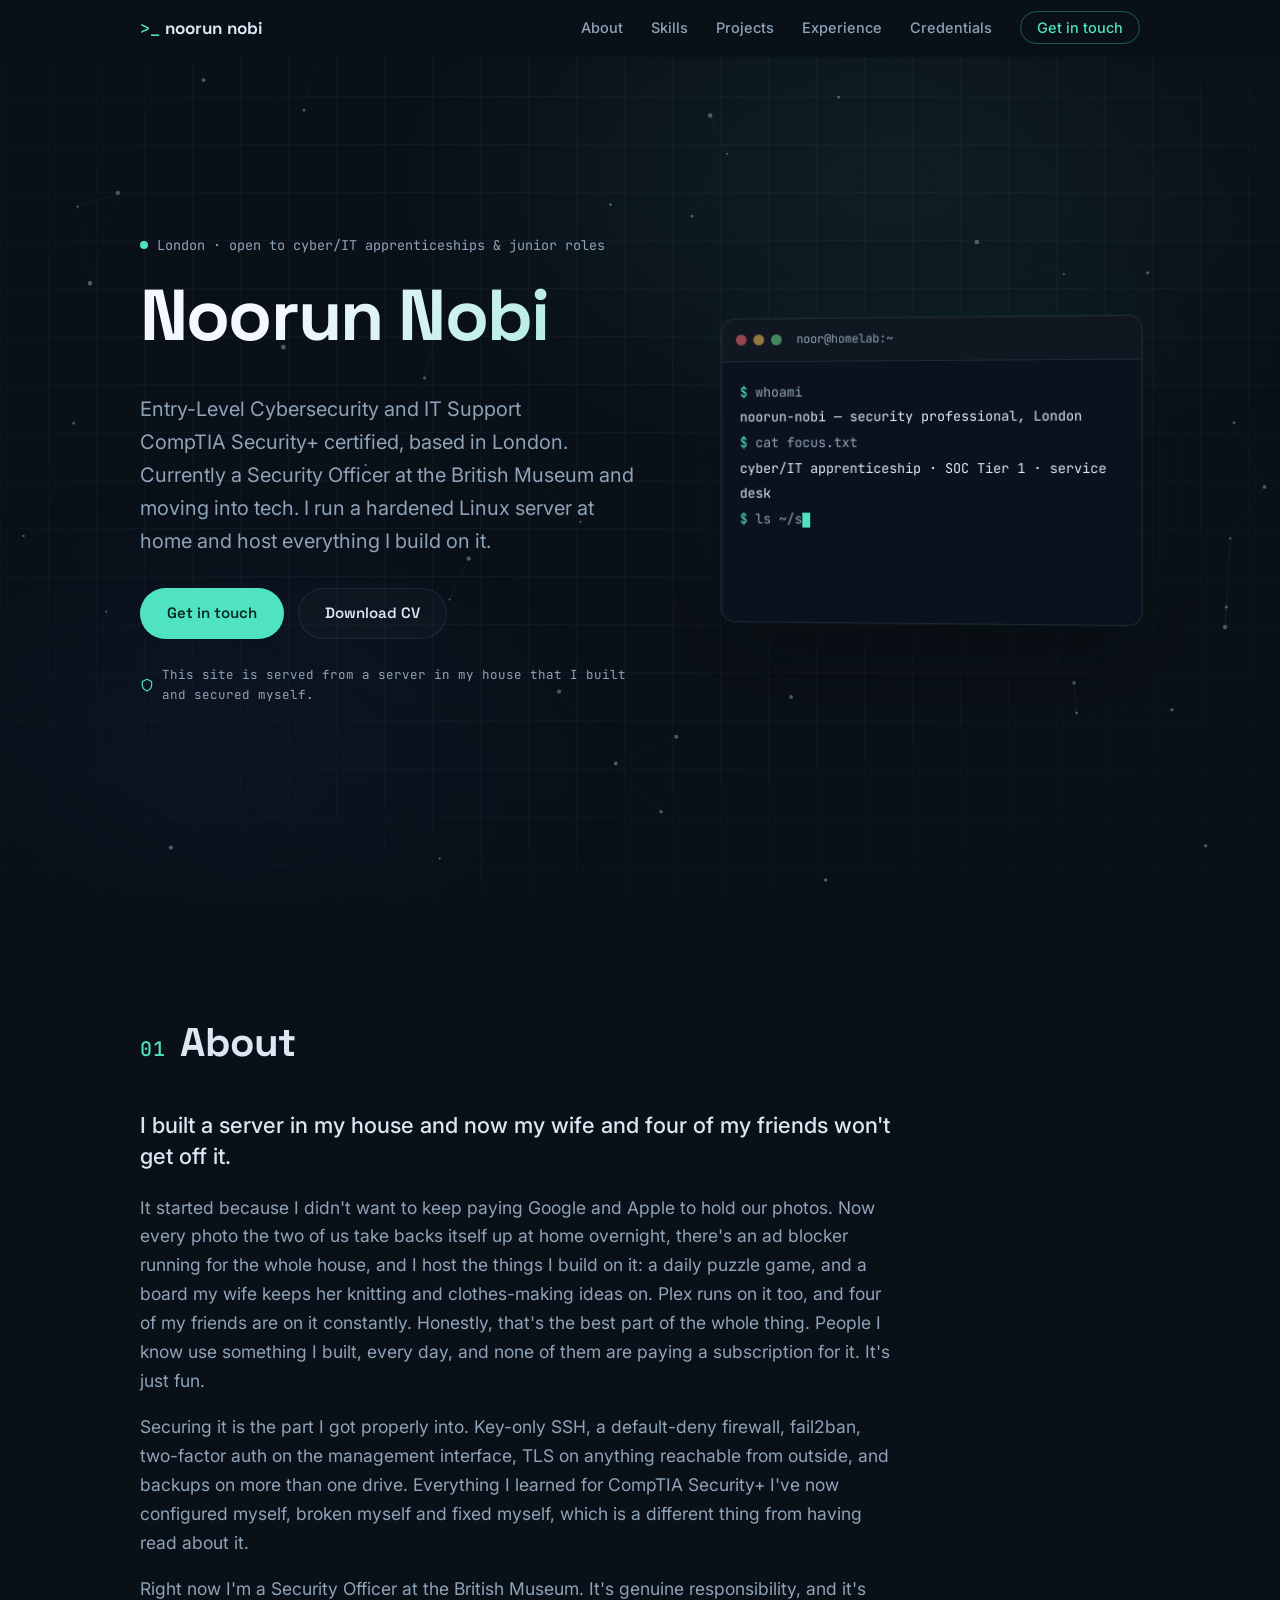
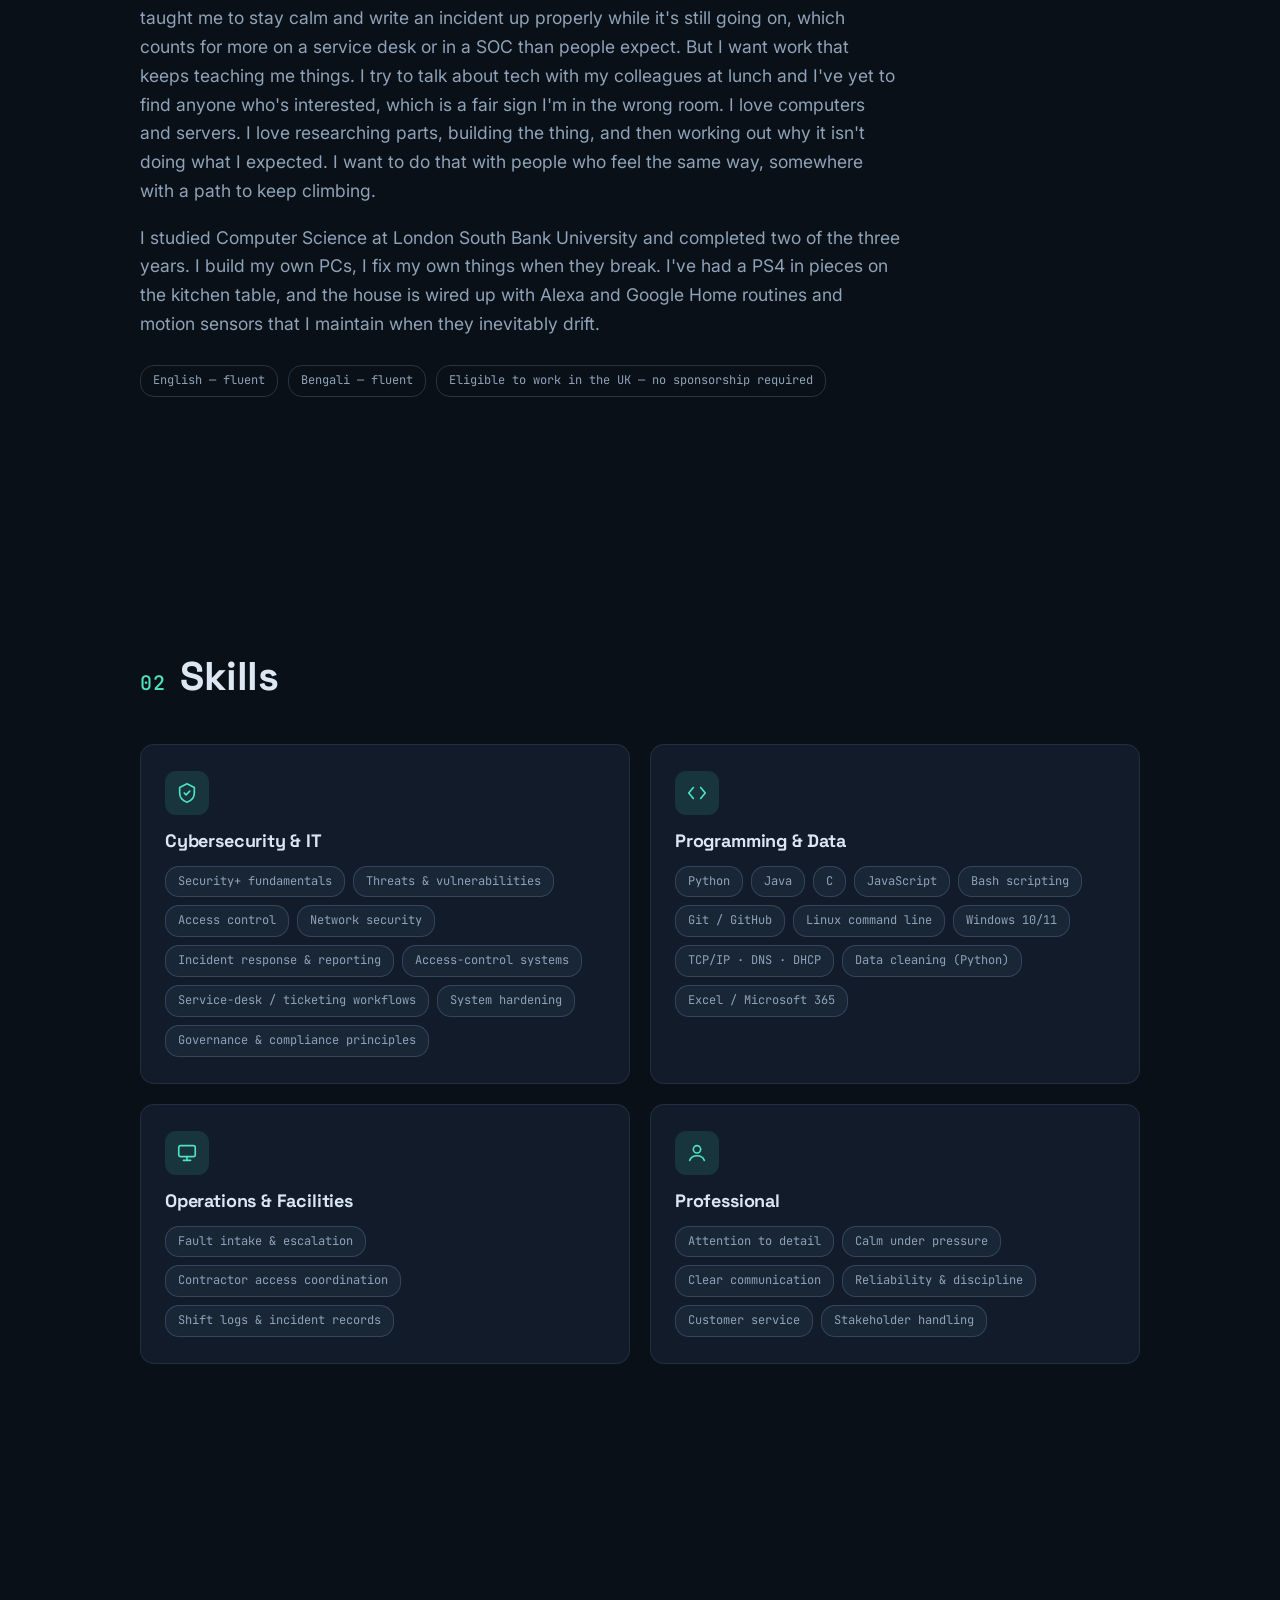
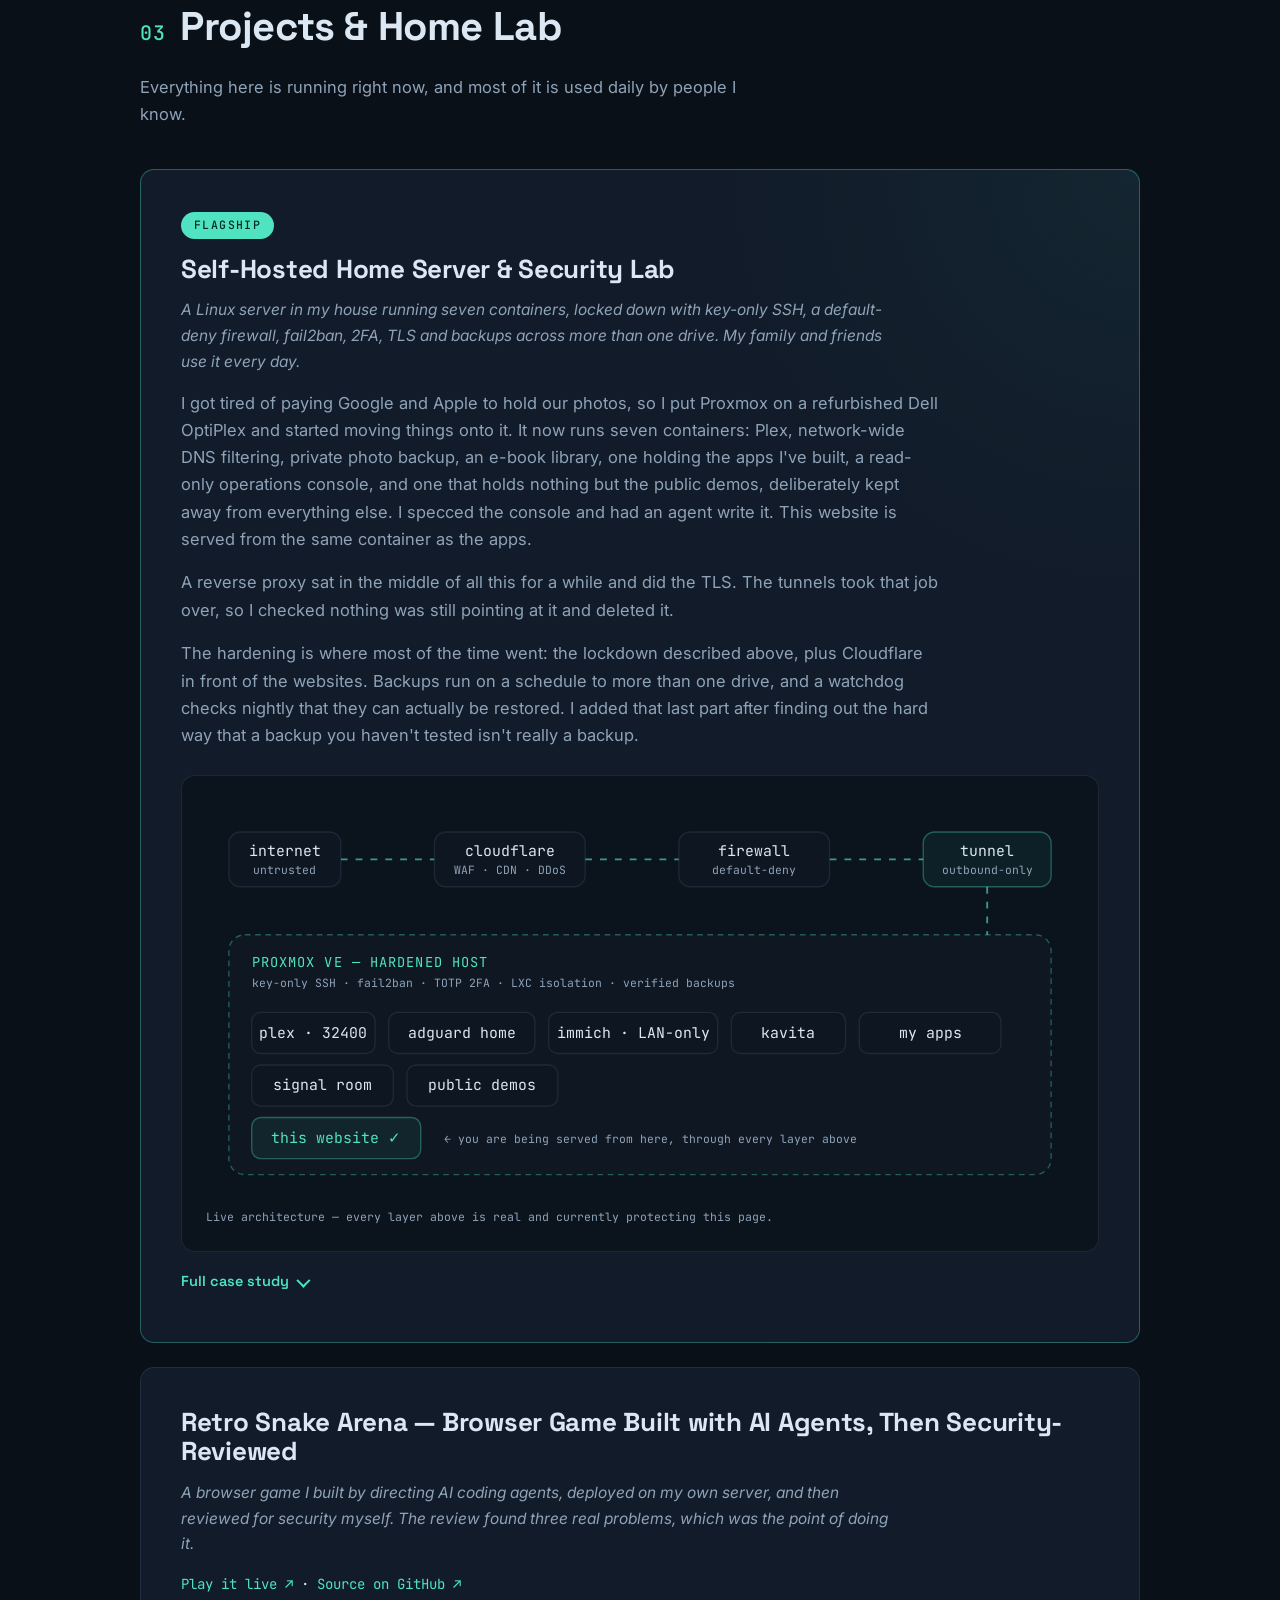
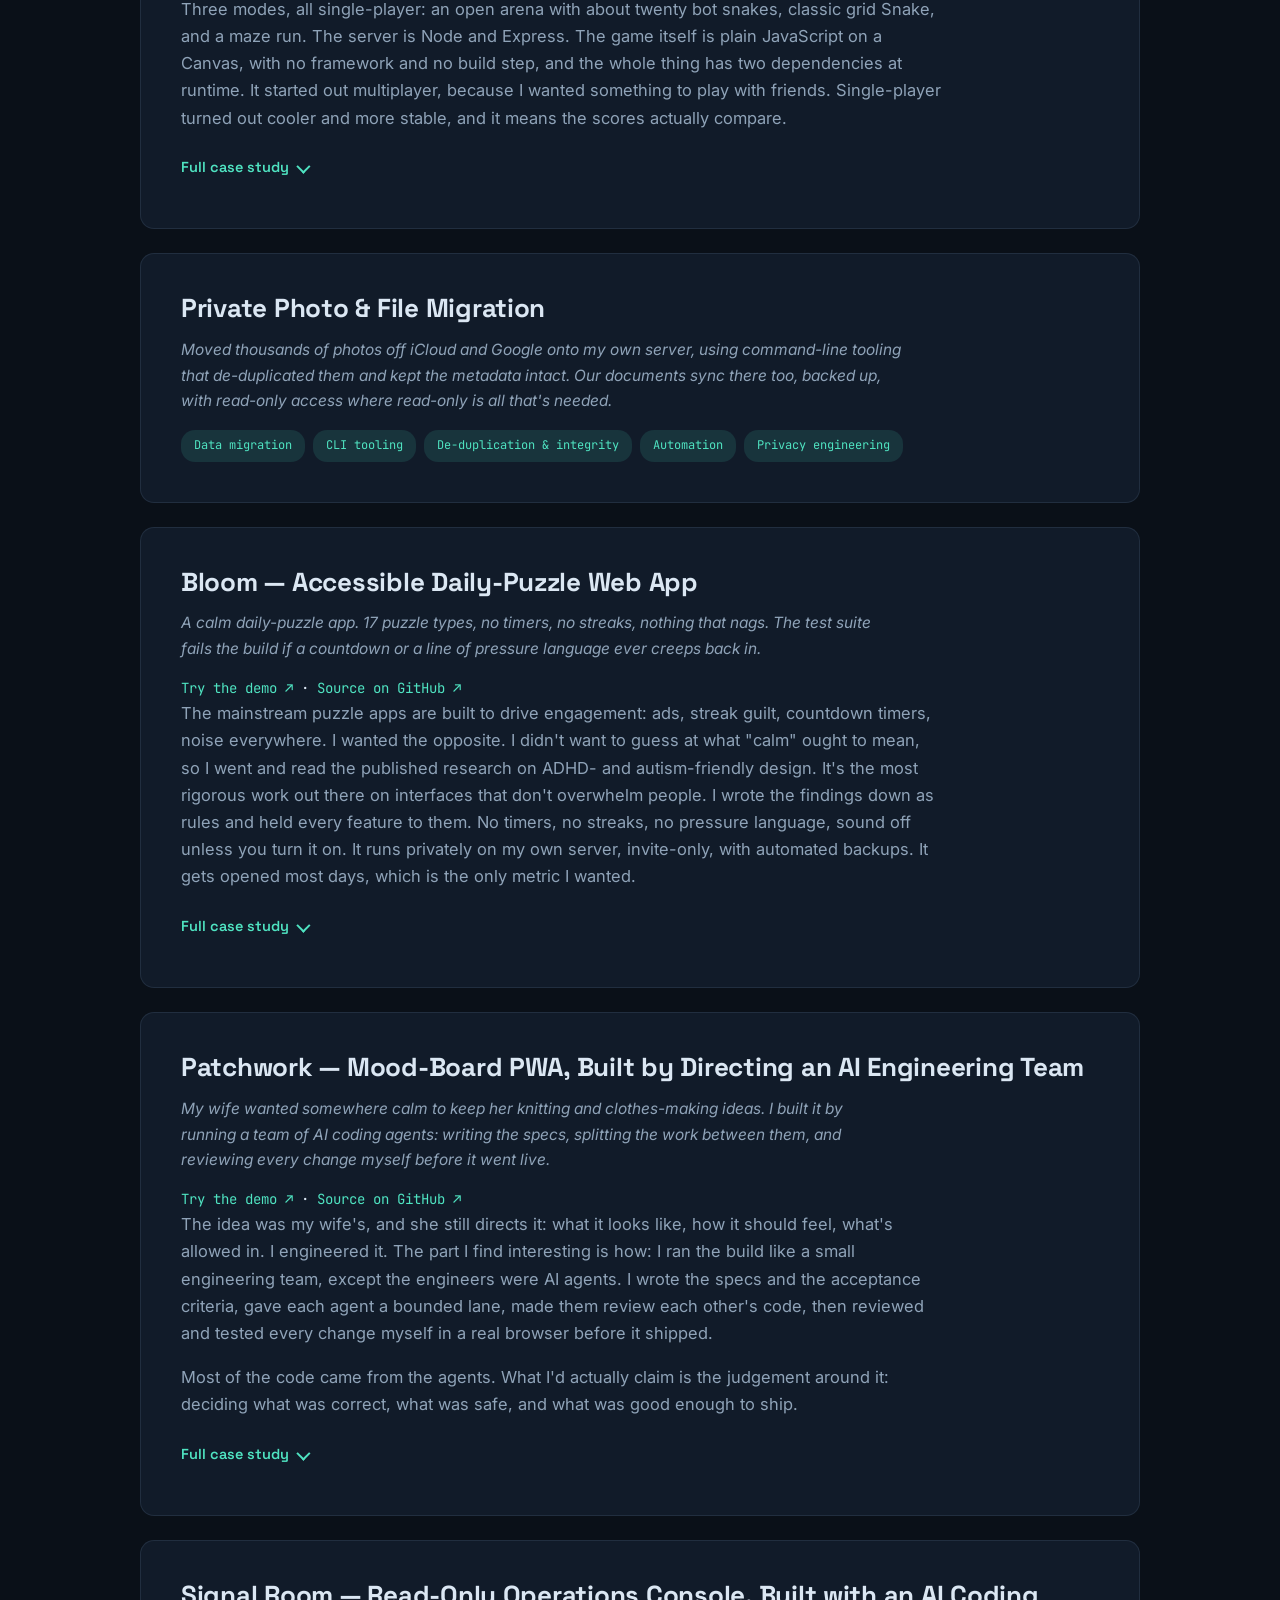
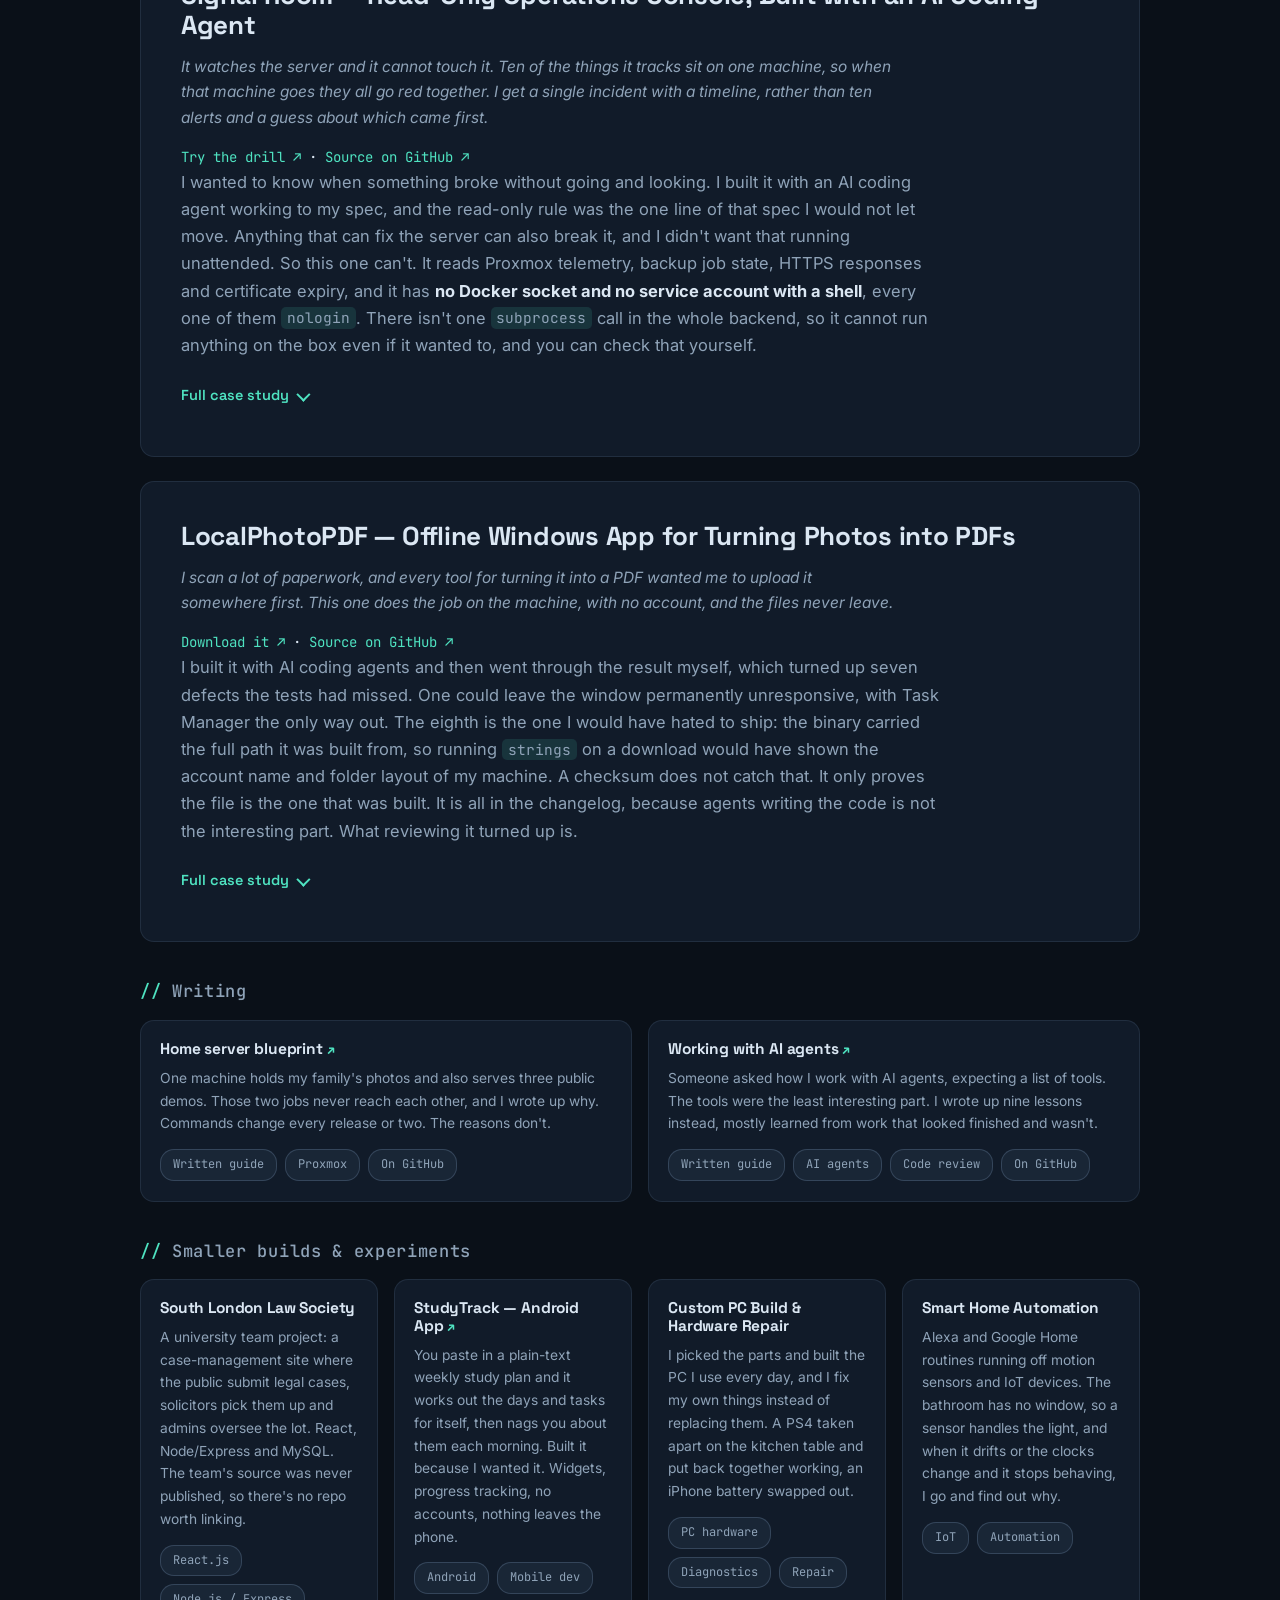
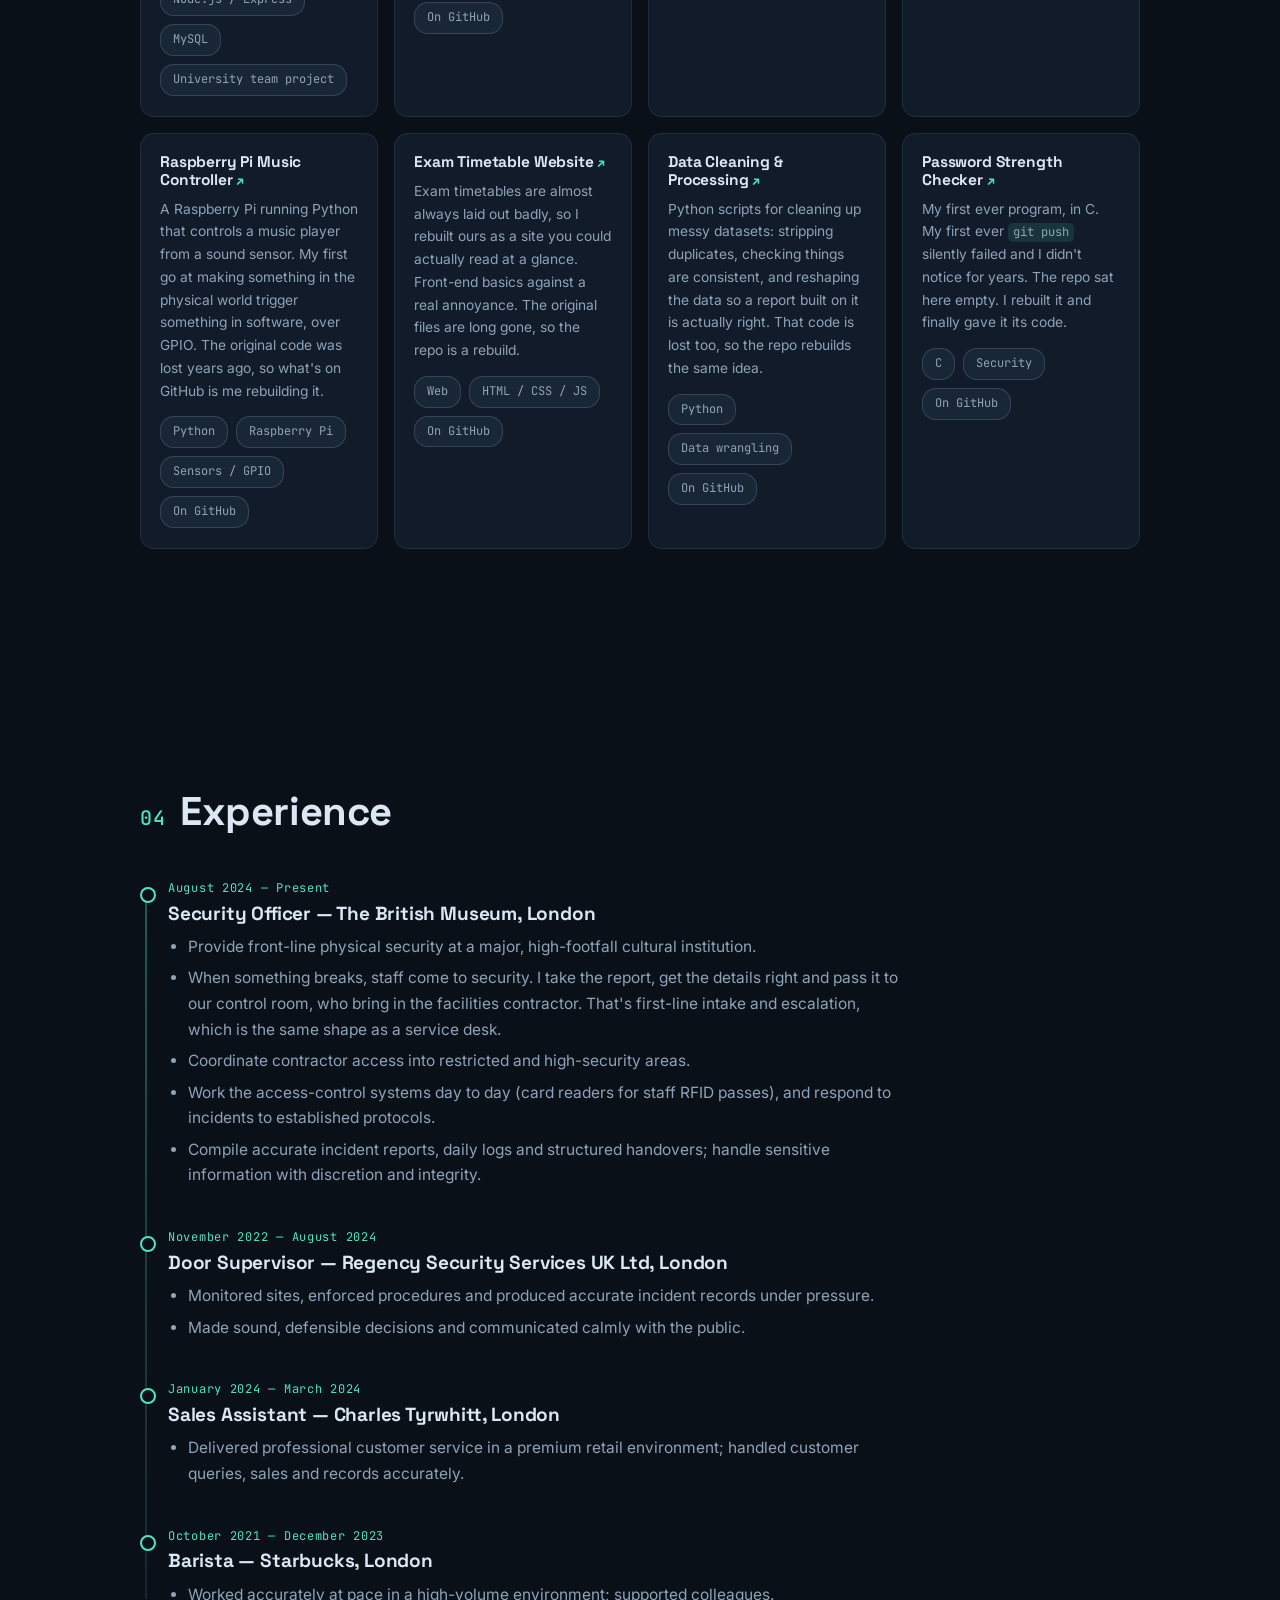
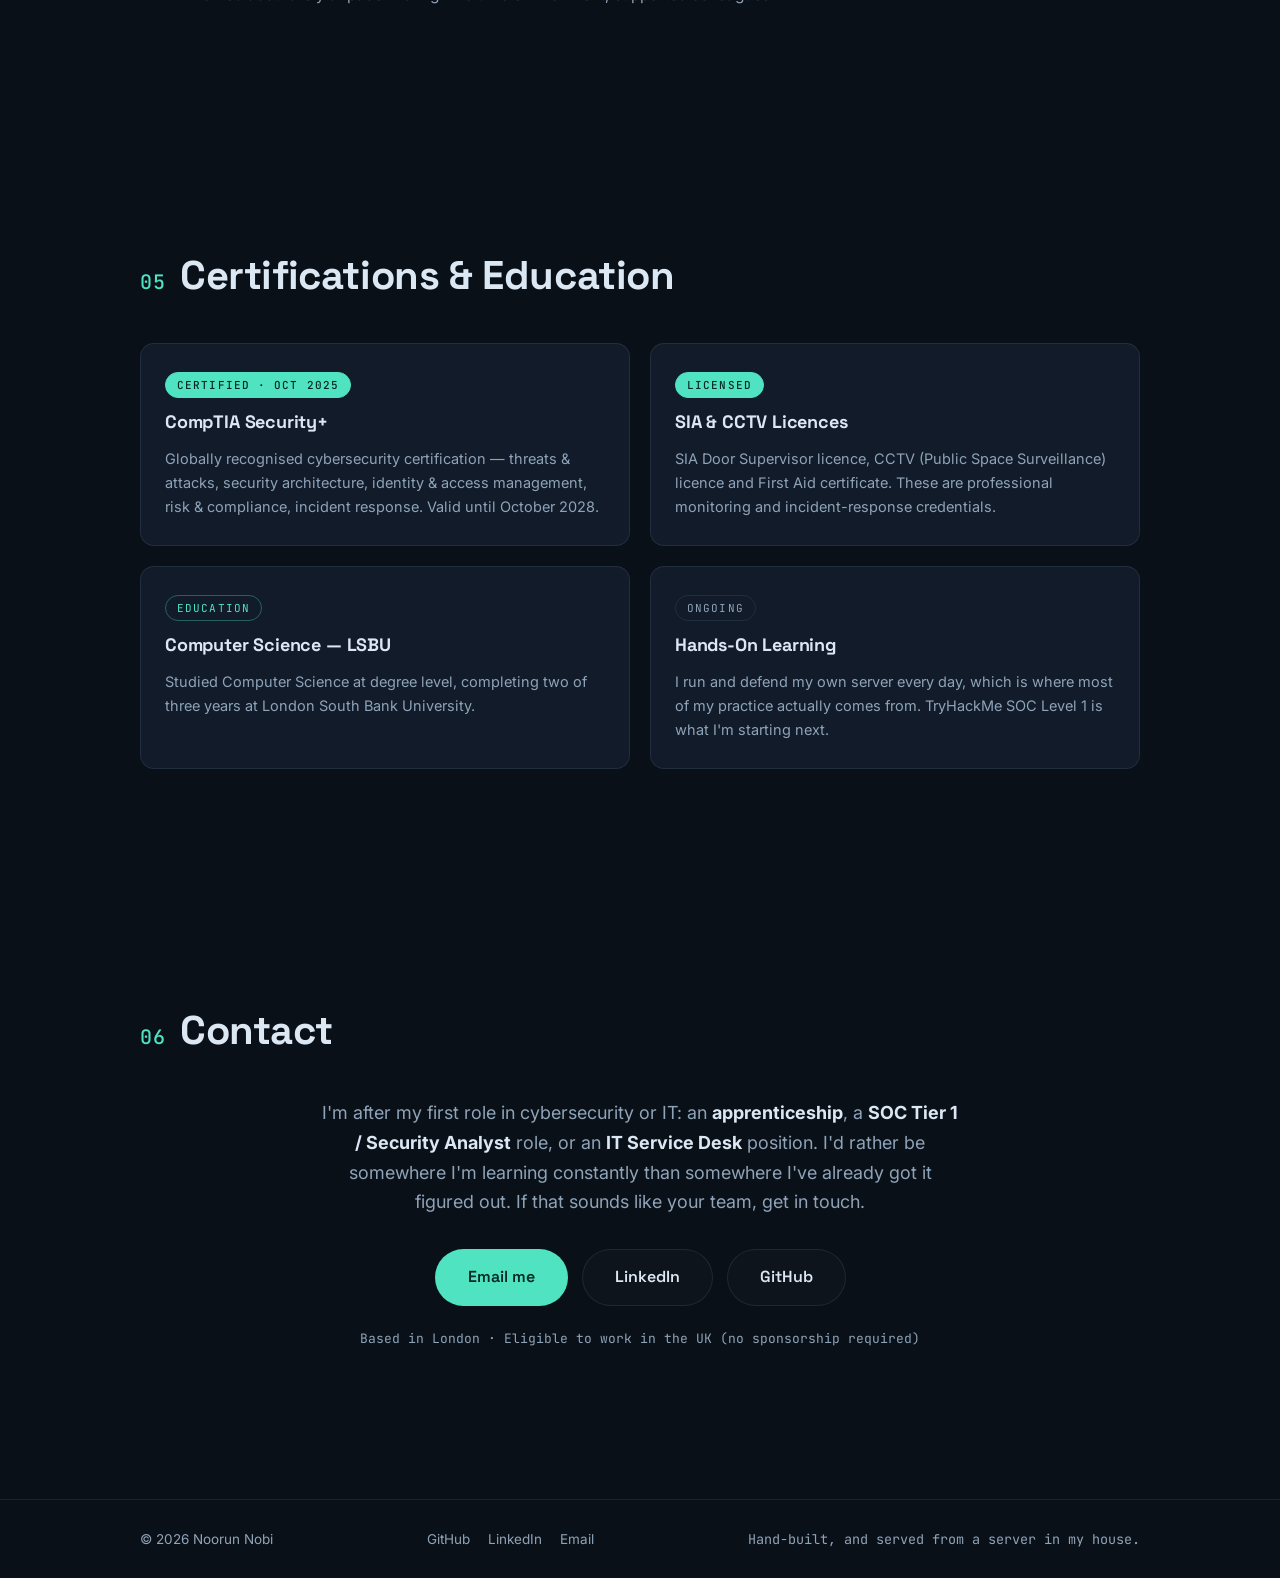
==== commit 2a041205: "Smoother 3D walkthroughs on high refresh screens, and models kept clear of the canvas edges The came" ====
--- a/site/index.html
+++ b/site/index.html
@@ -984,6 +984,6 @@
     </div>
   </footer>
 
-  <script src="script.js?v=20261118c" defer></script>
+  <script src="script.js?v=20261118e" defer></script>
 </body>
 </html>
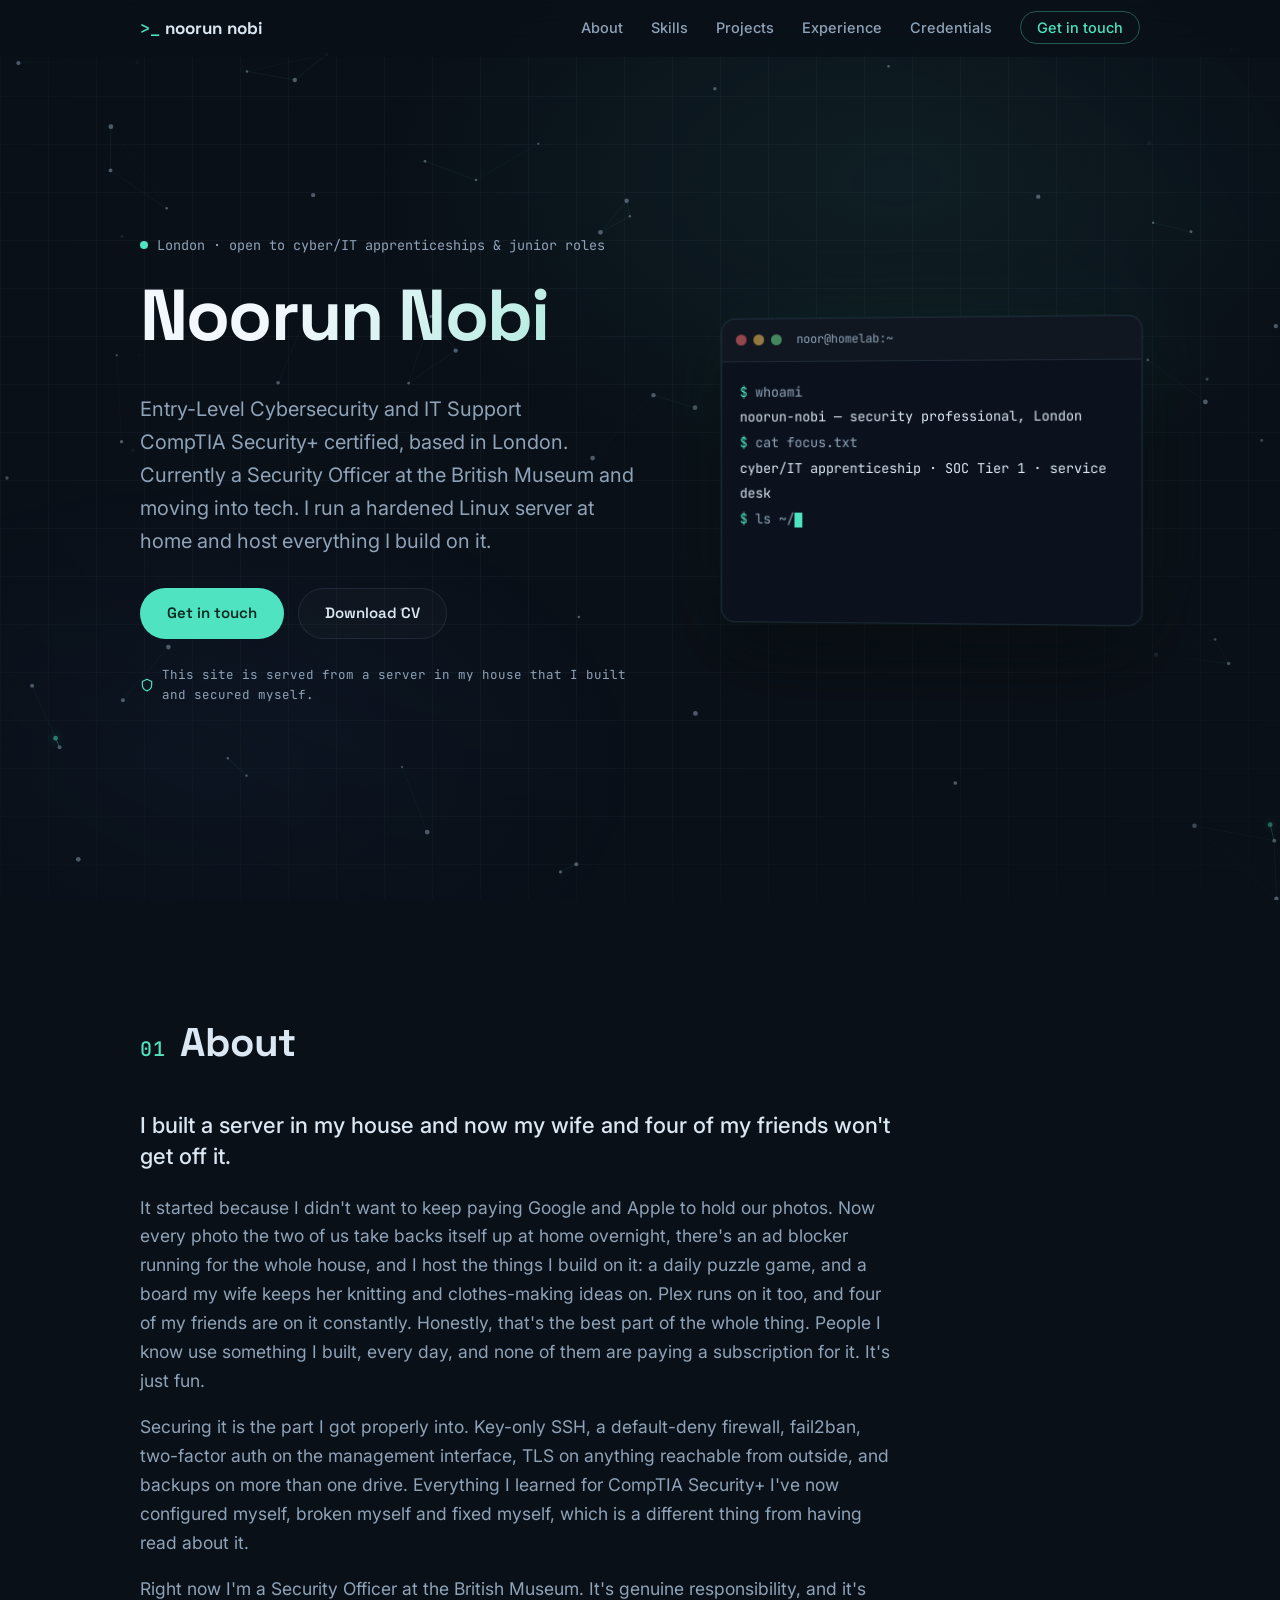
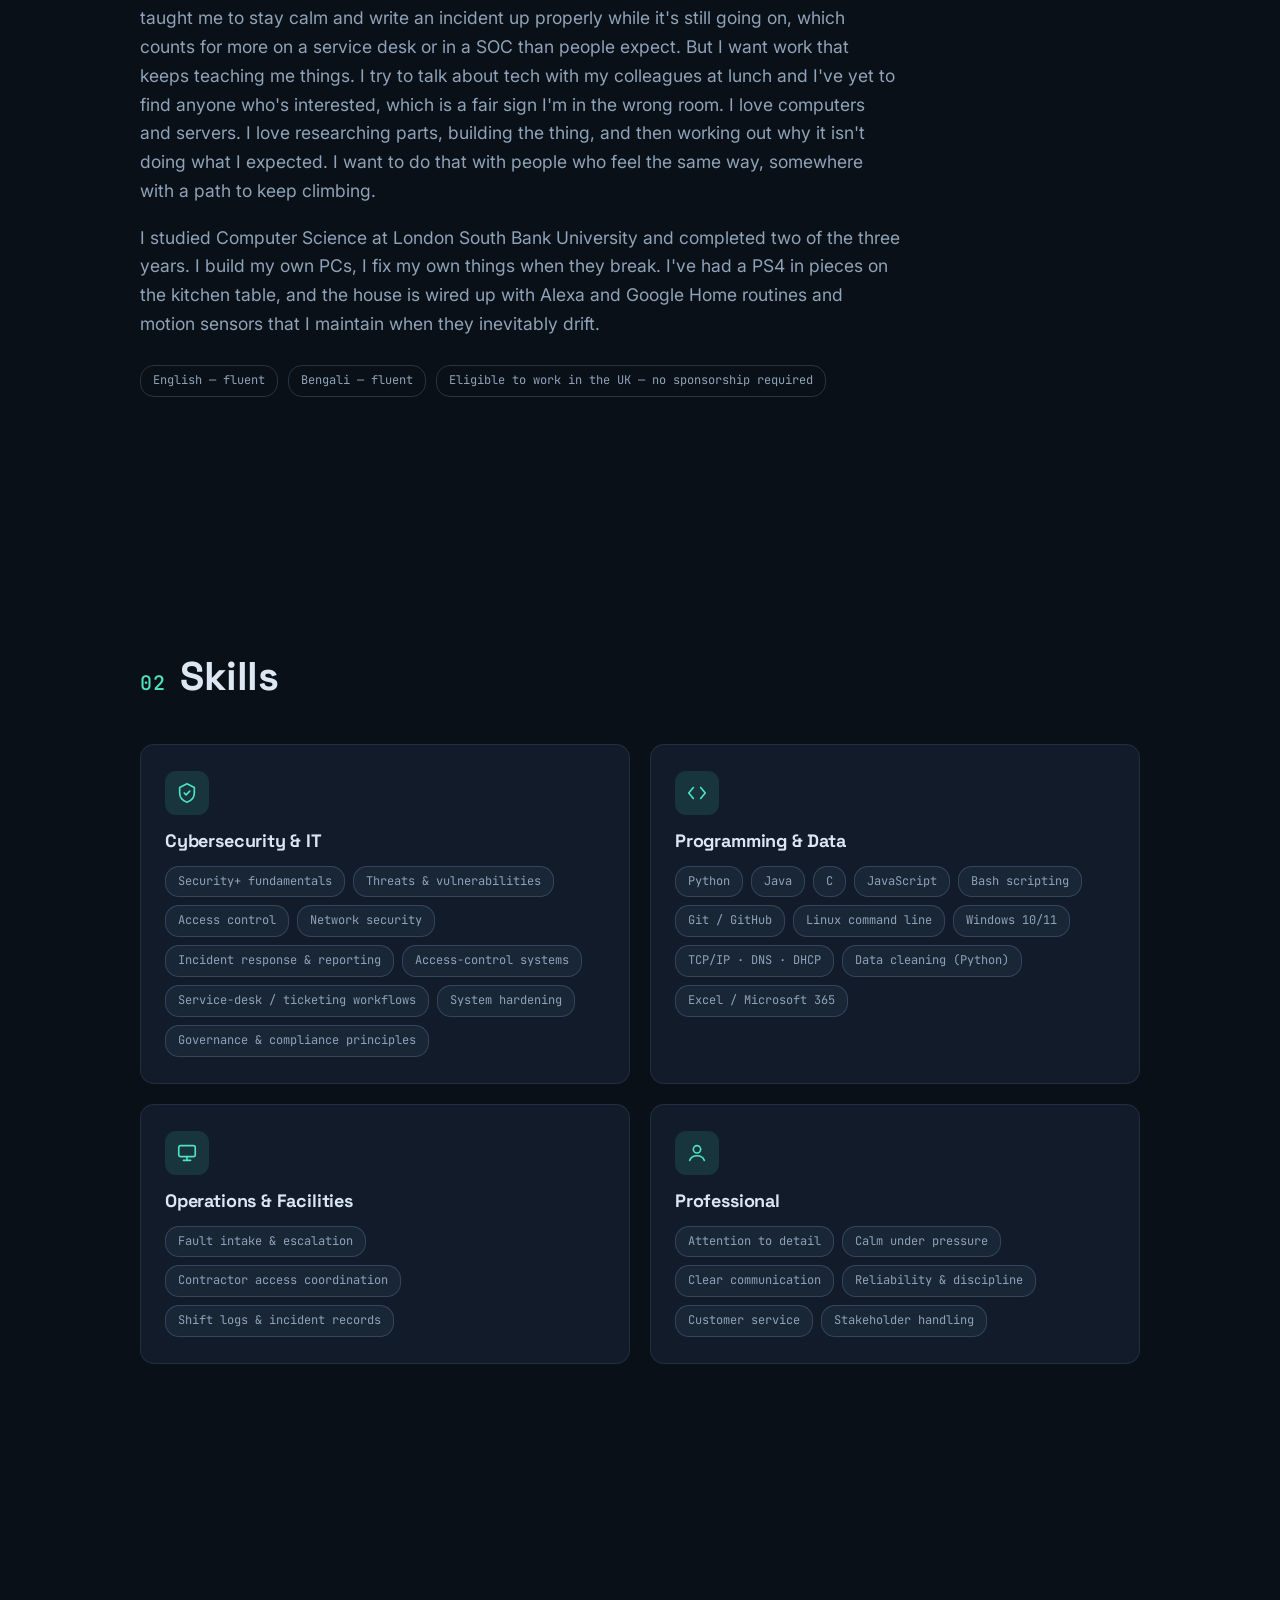
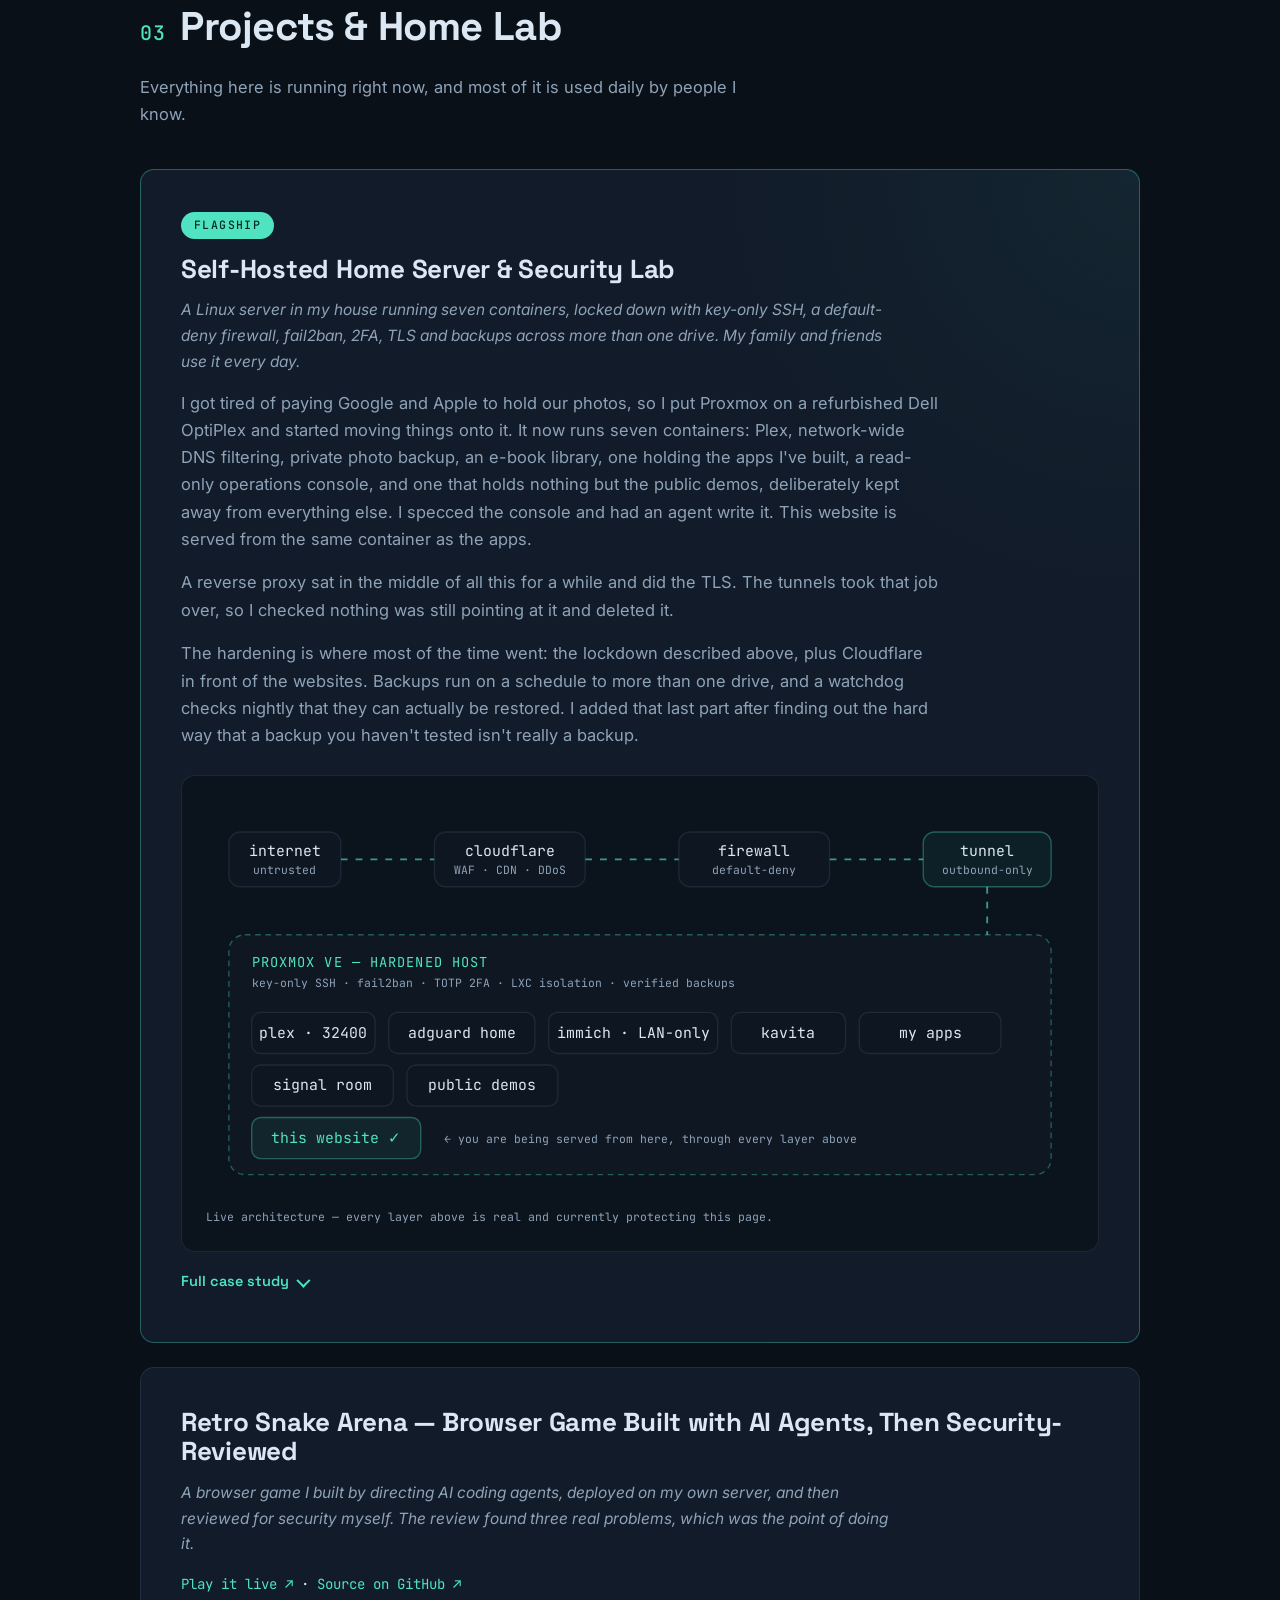
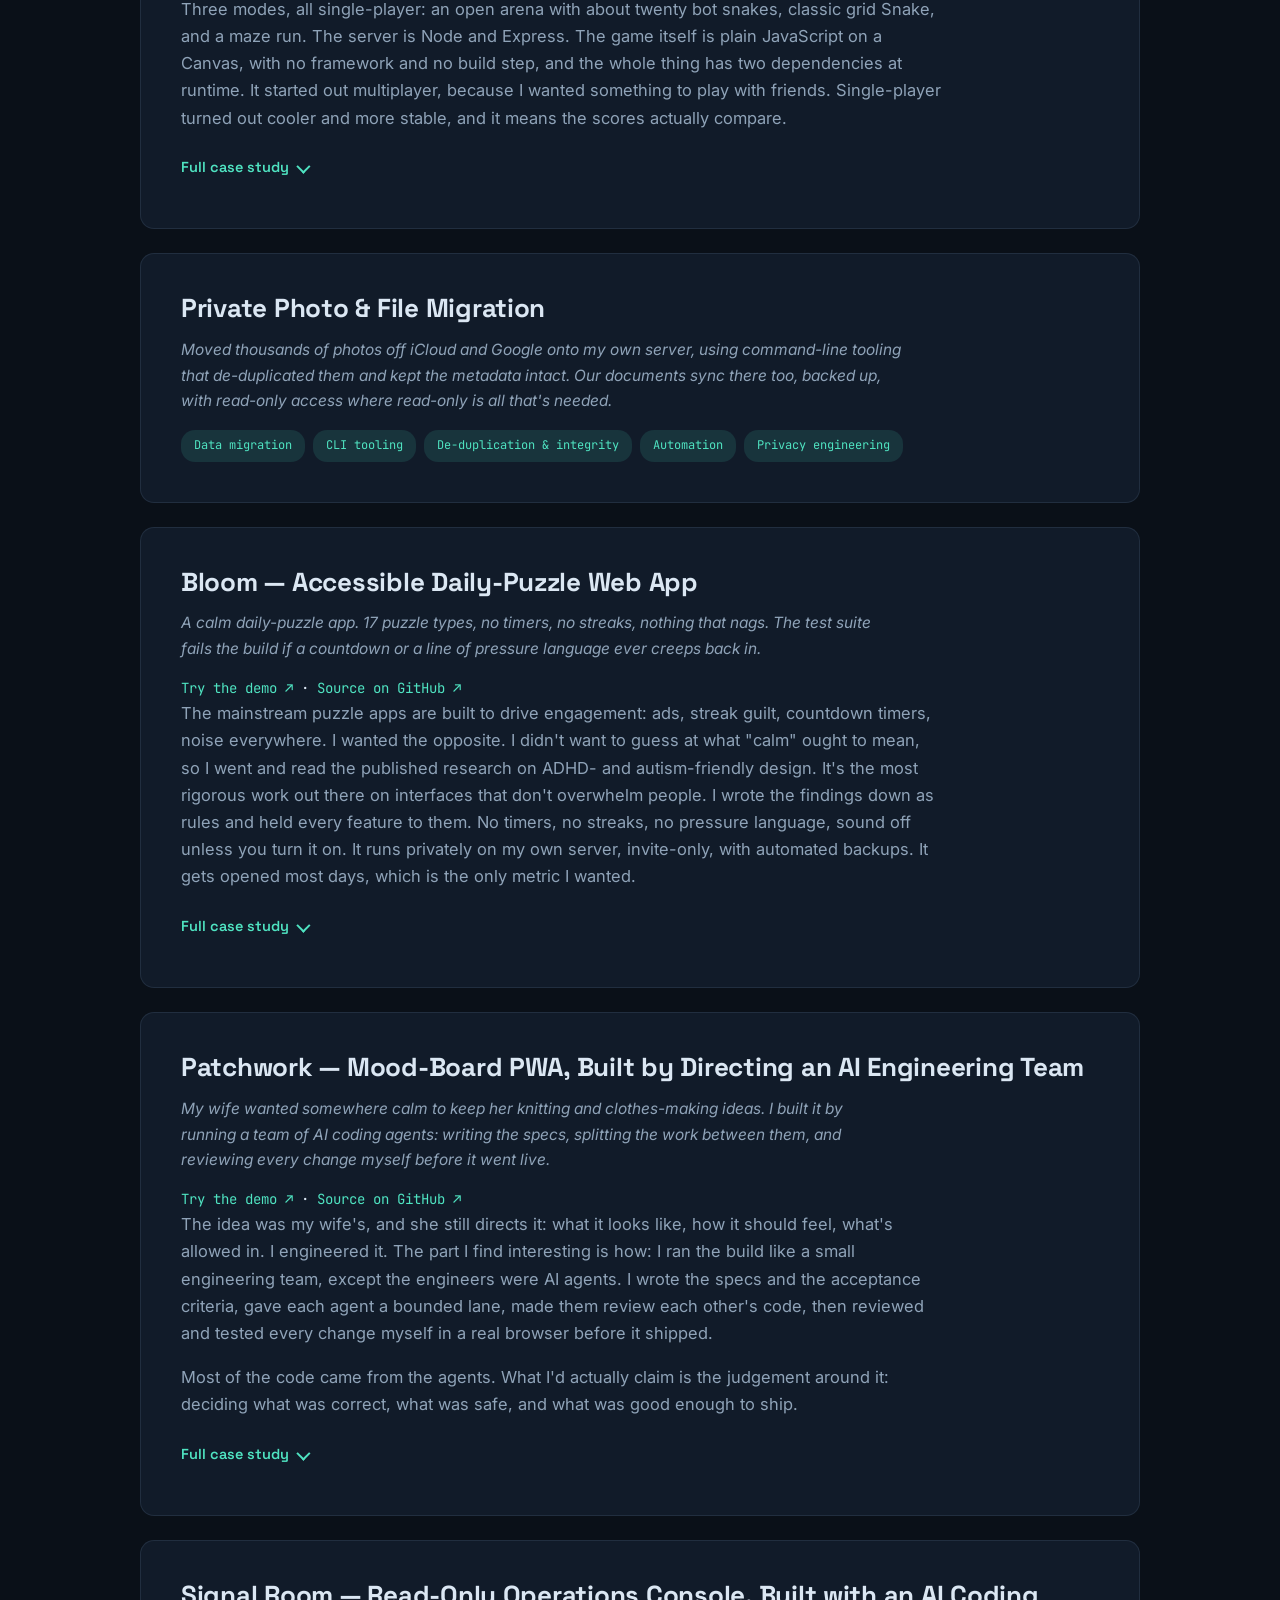
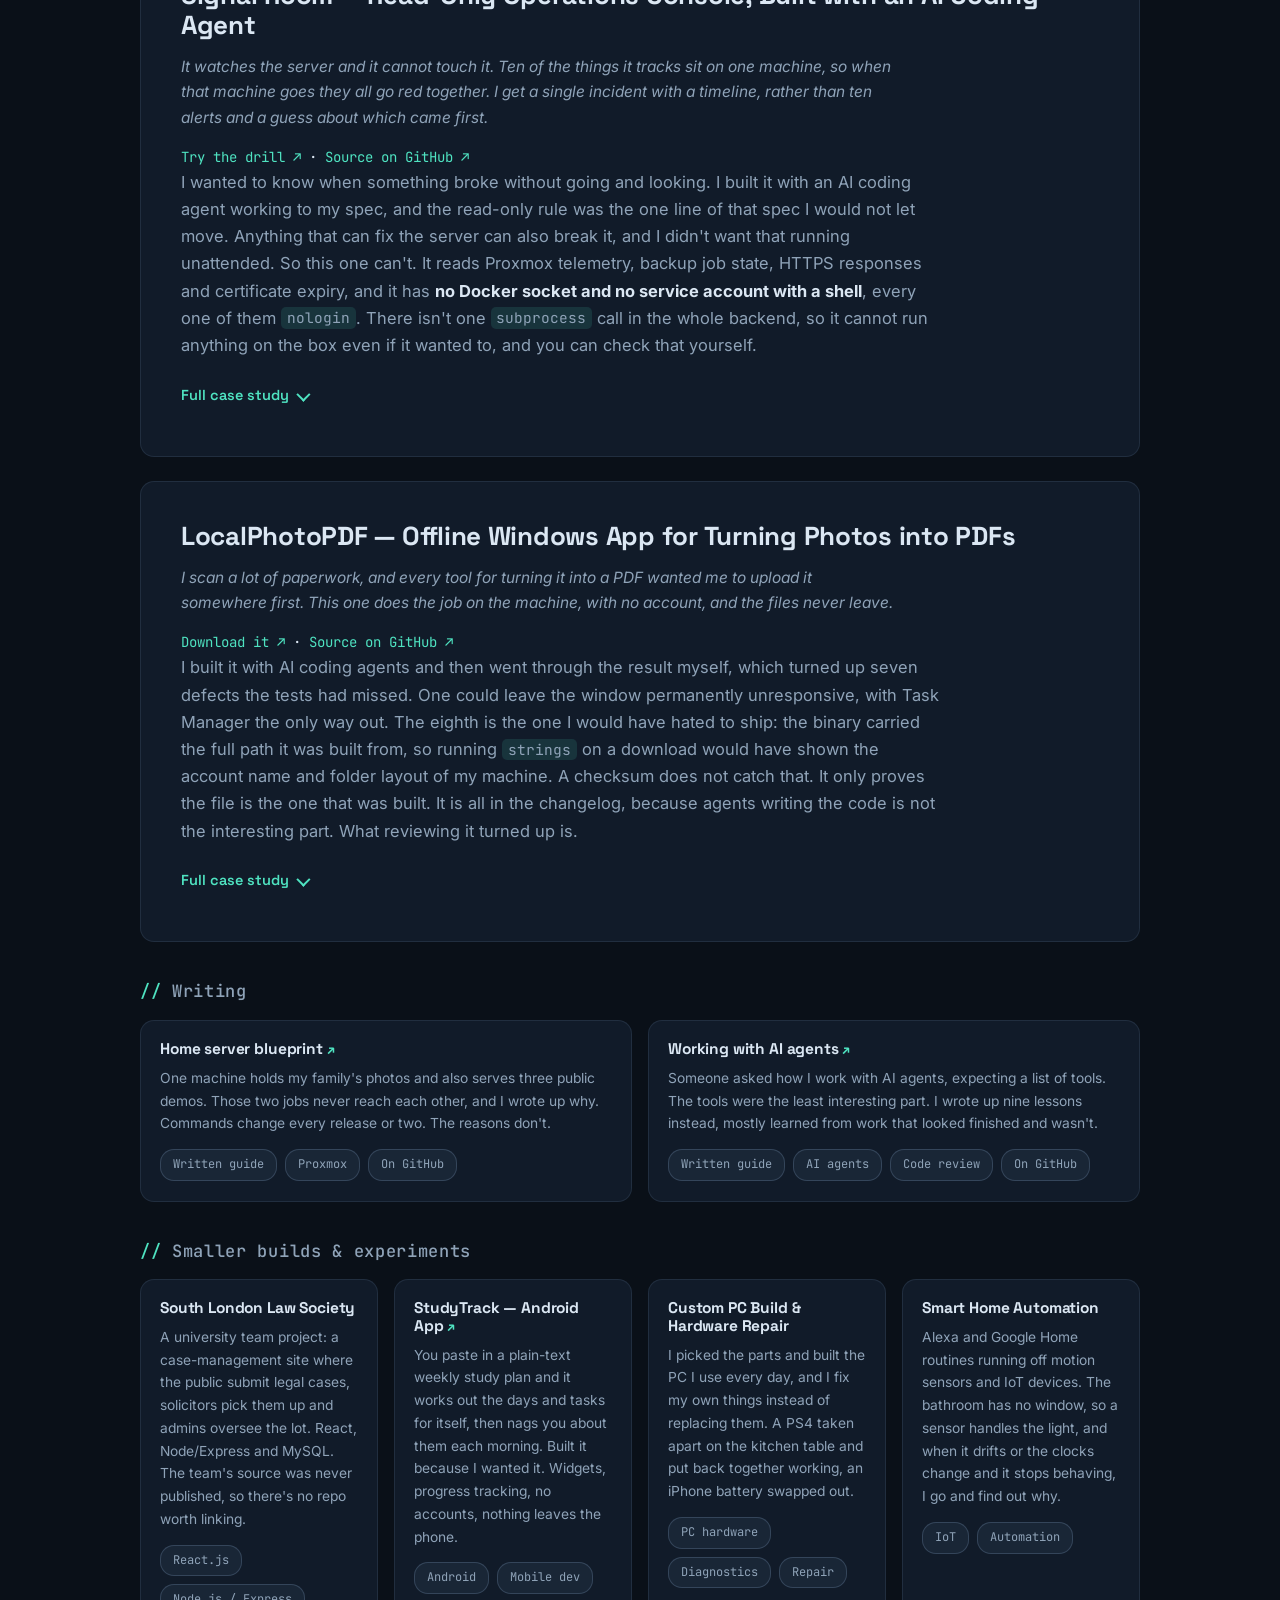
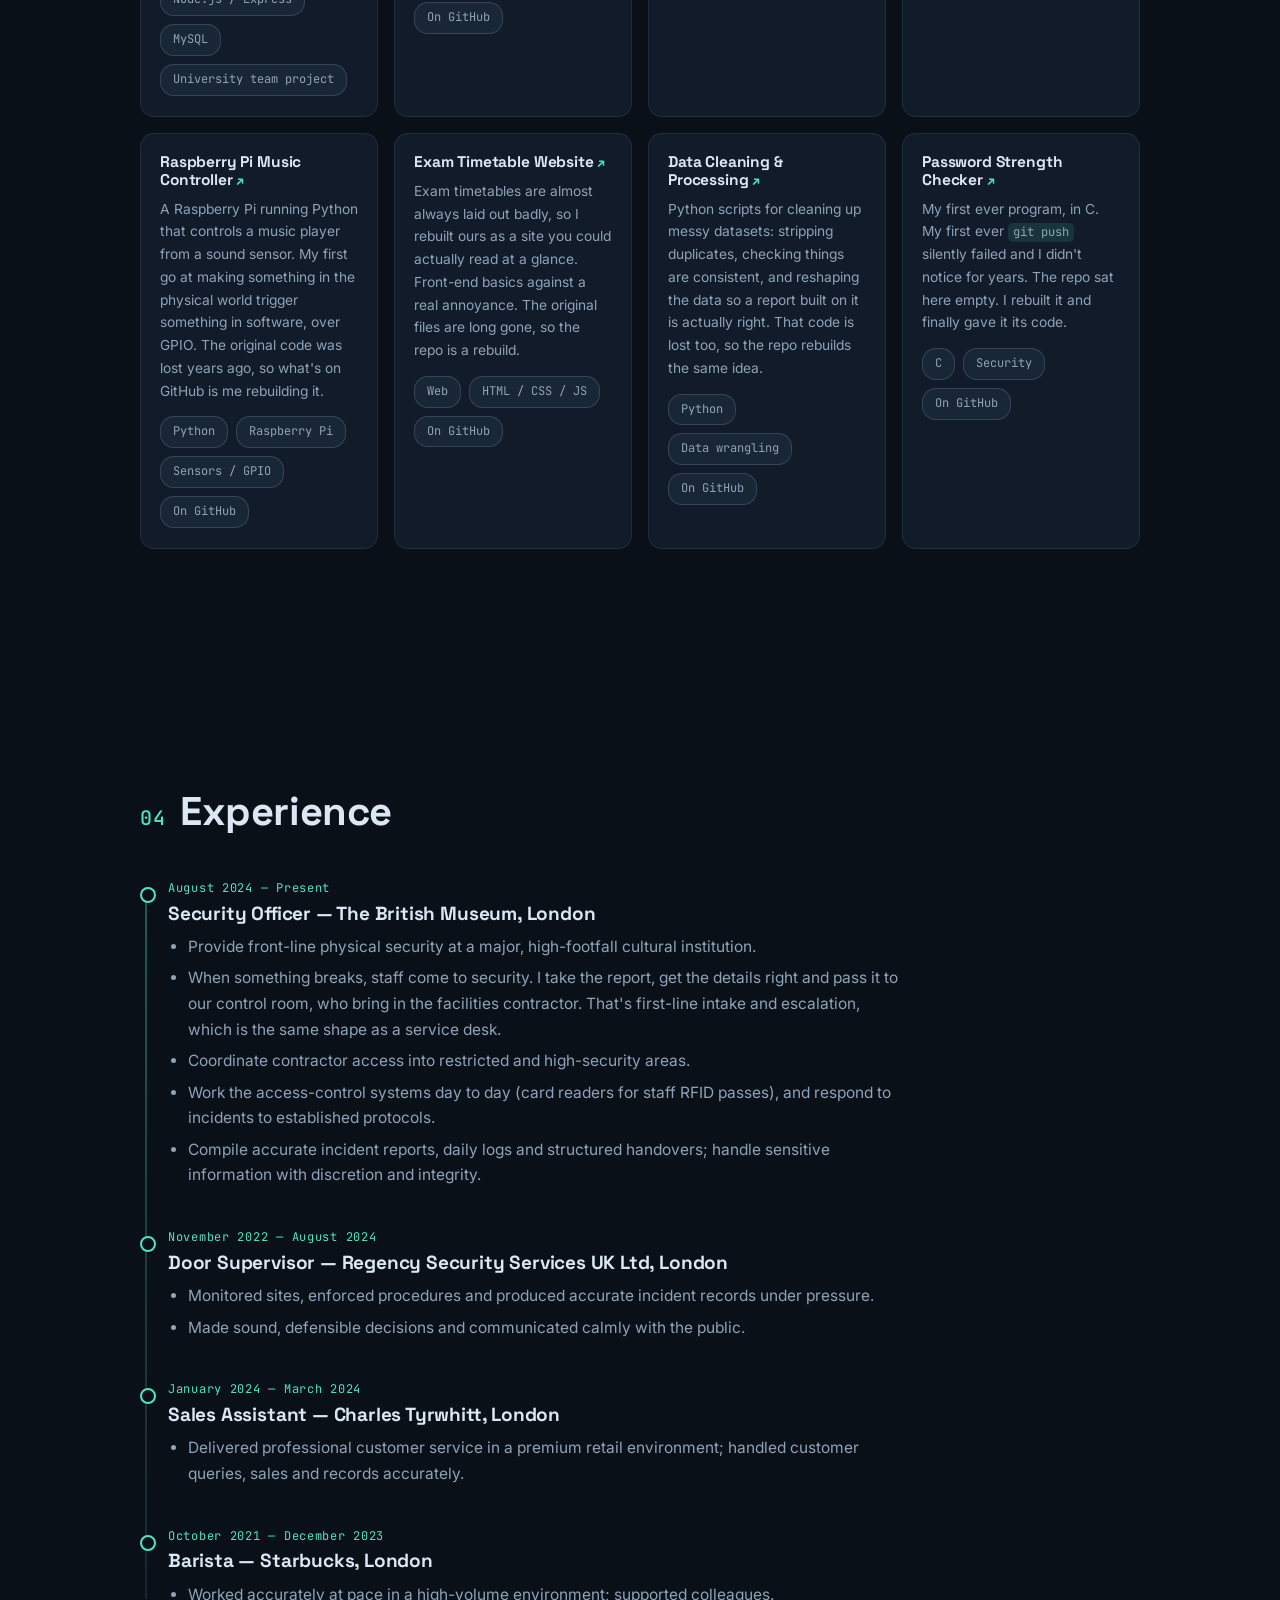
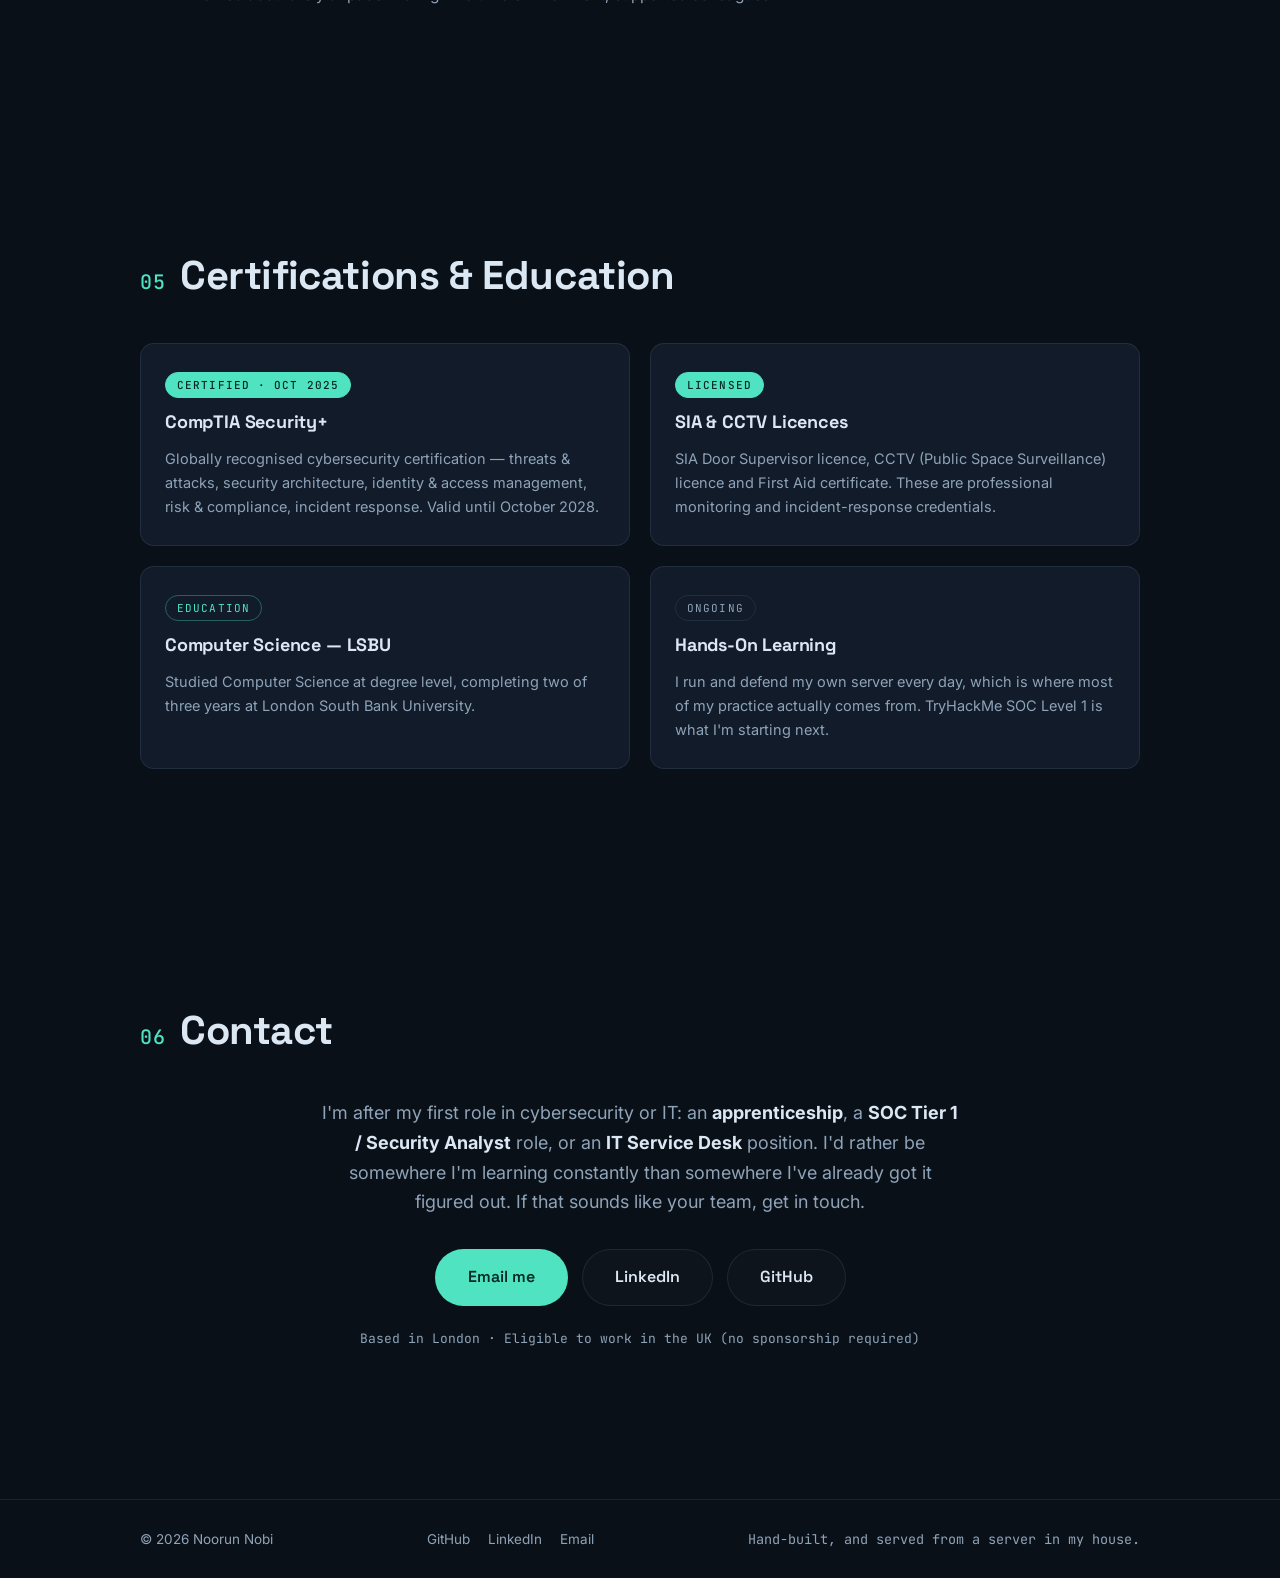
==== commit 89dfaaba: "Remove a scroll handler that did nothing It read the page height on every scroll and resize and thre" ====
--- a/site/index.html
+++ b/site/index.html
@@ -984,6 +984,6 @@
     </div>
   </footer>
 
-  <script src="script.js?v=20261118e" defer></script>
+  <script src="script.js?v=20261119a" defer></script>
 </body>
 </html>
